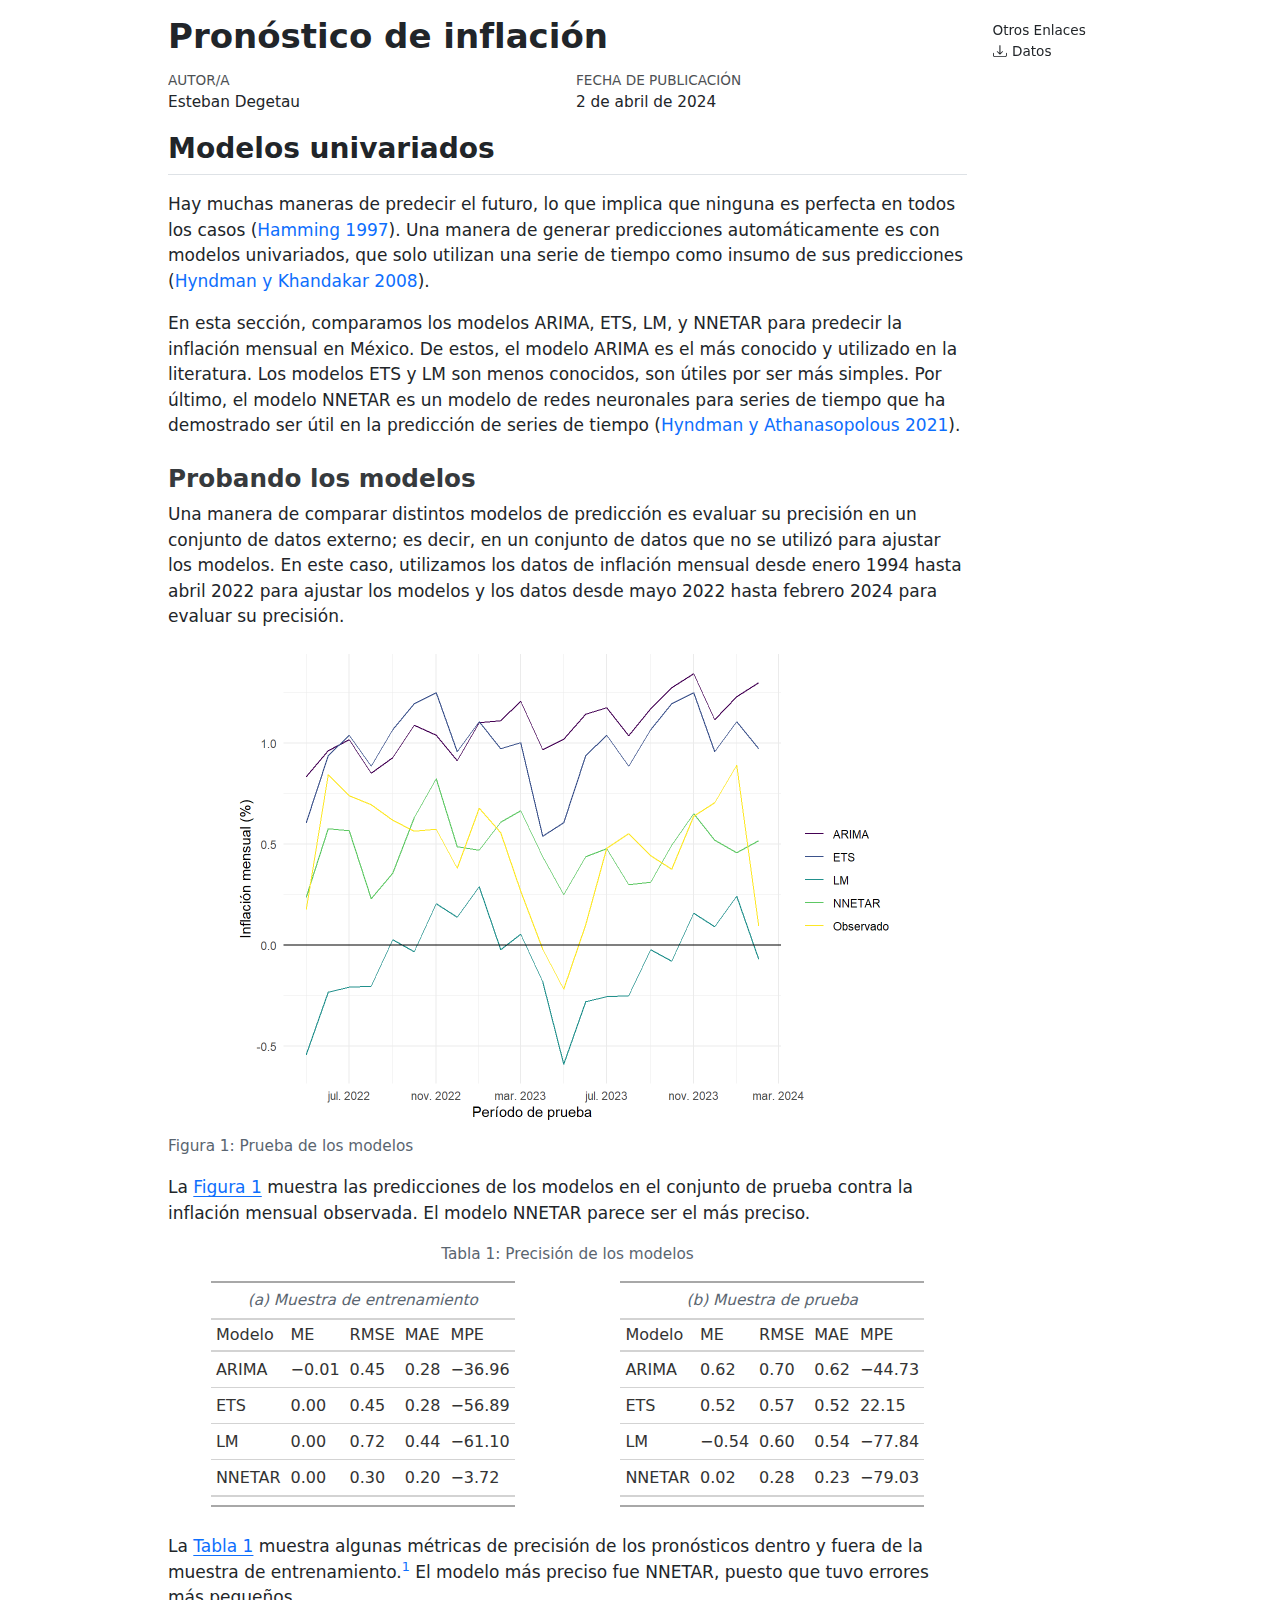
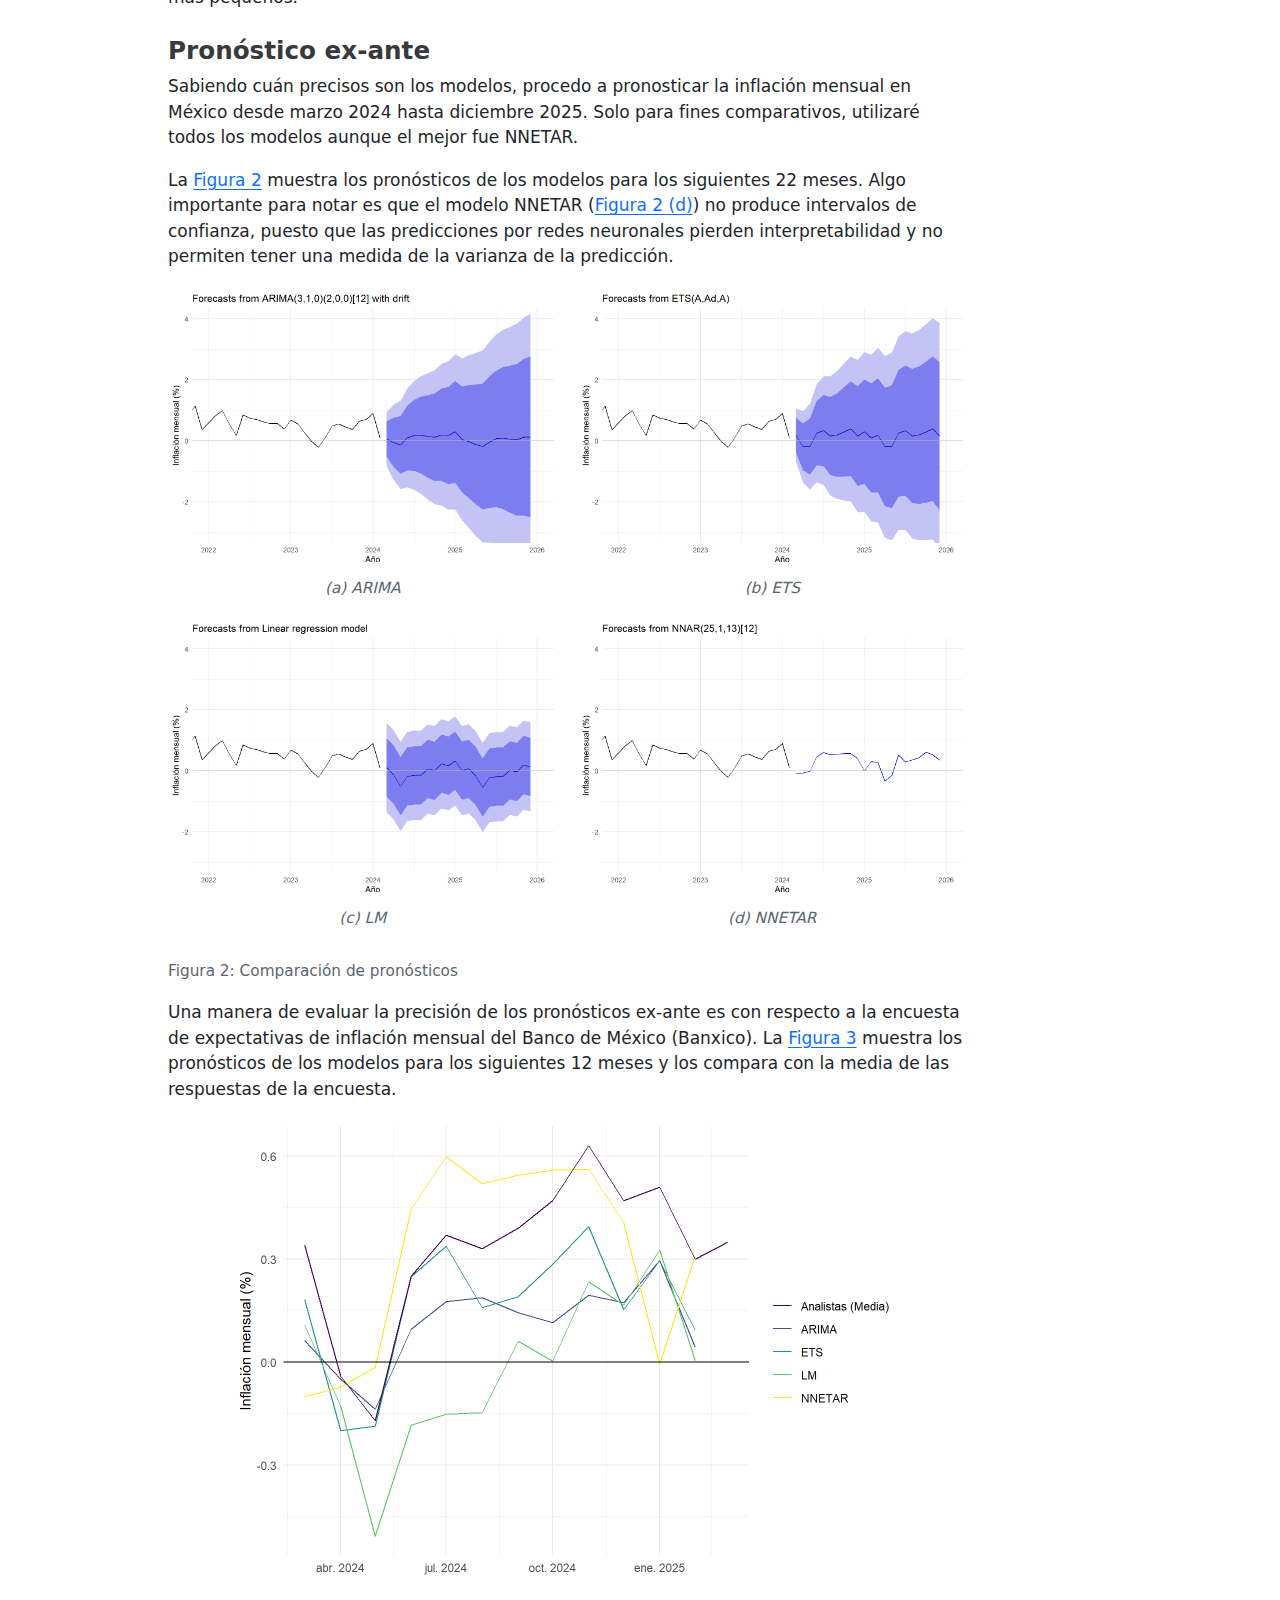
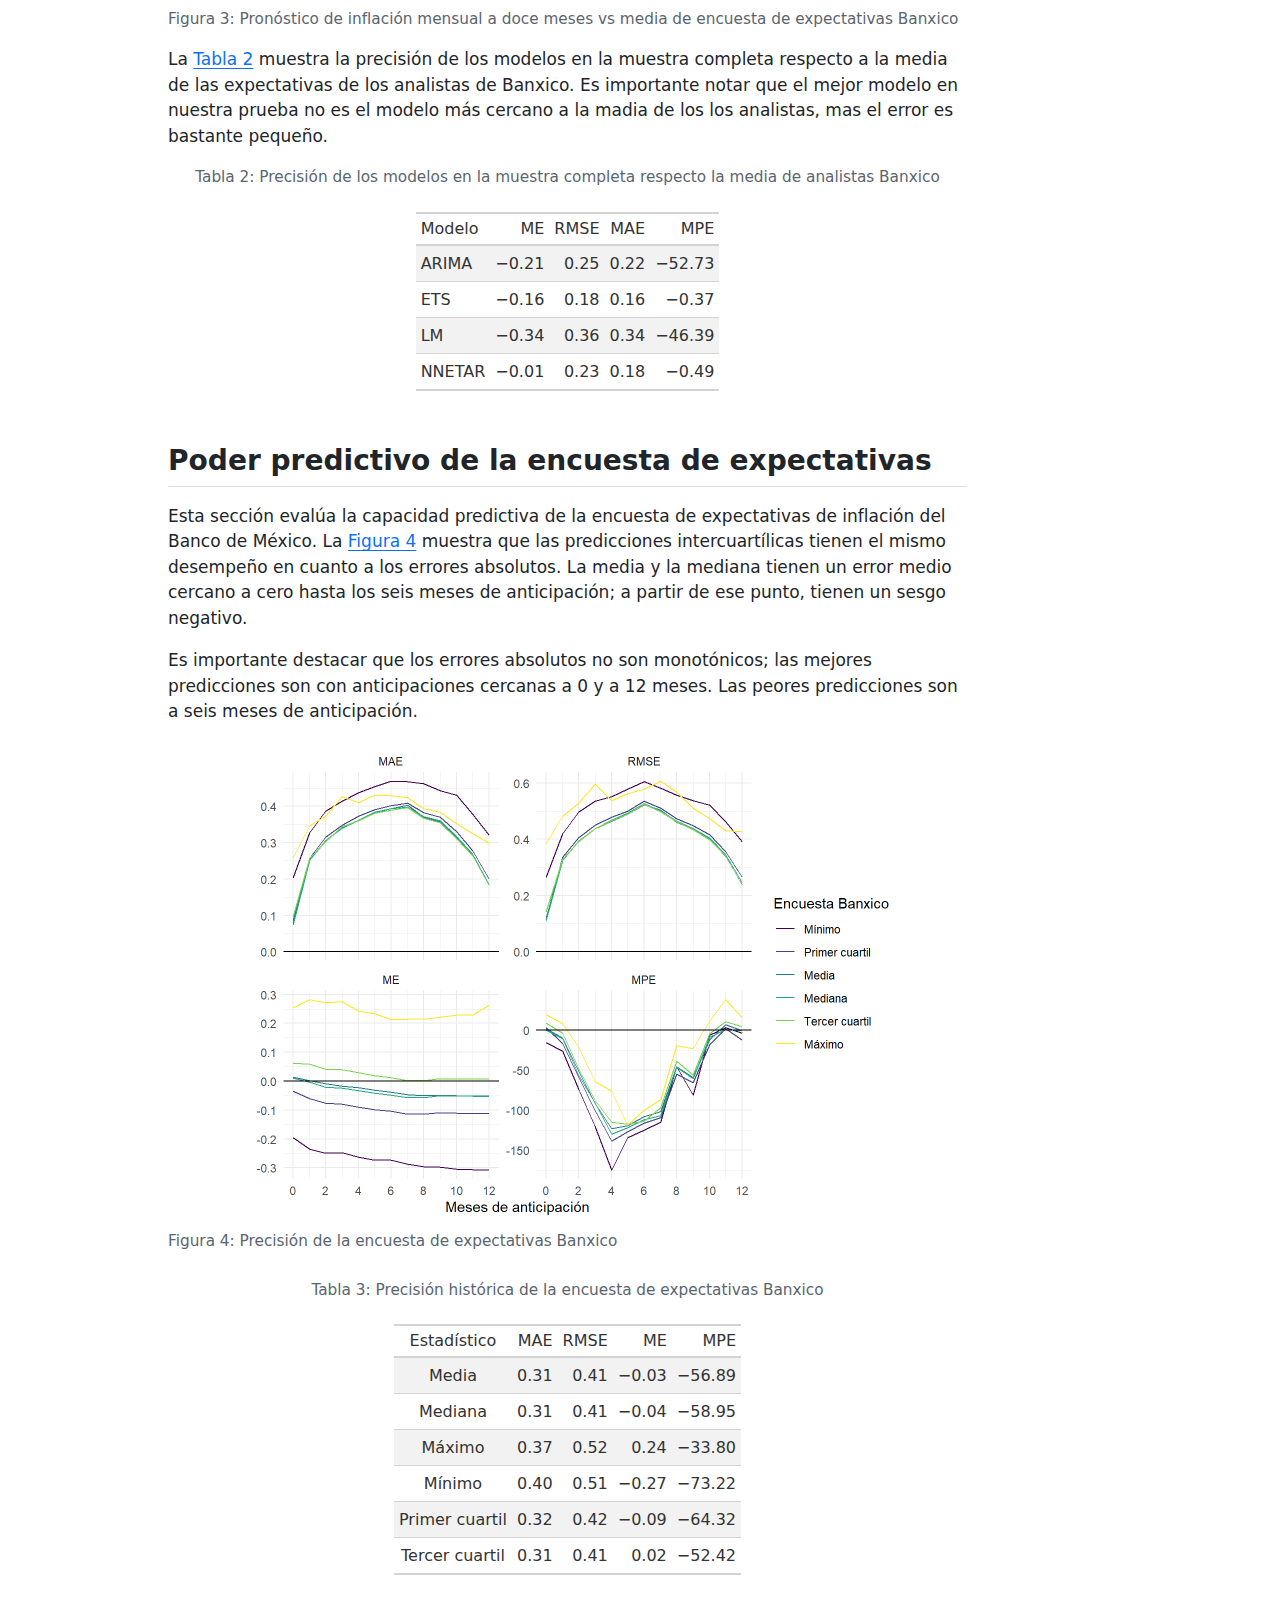
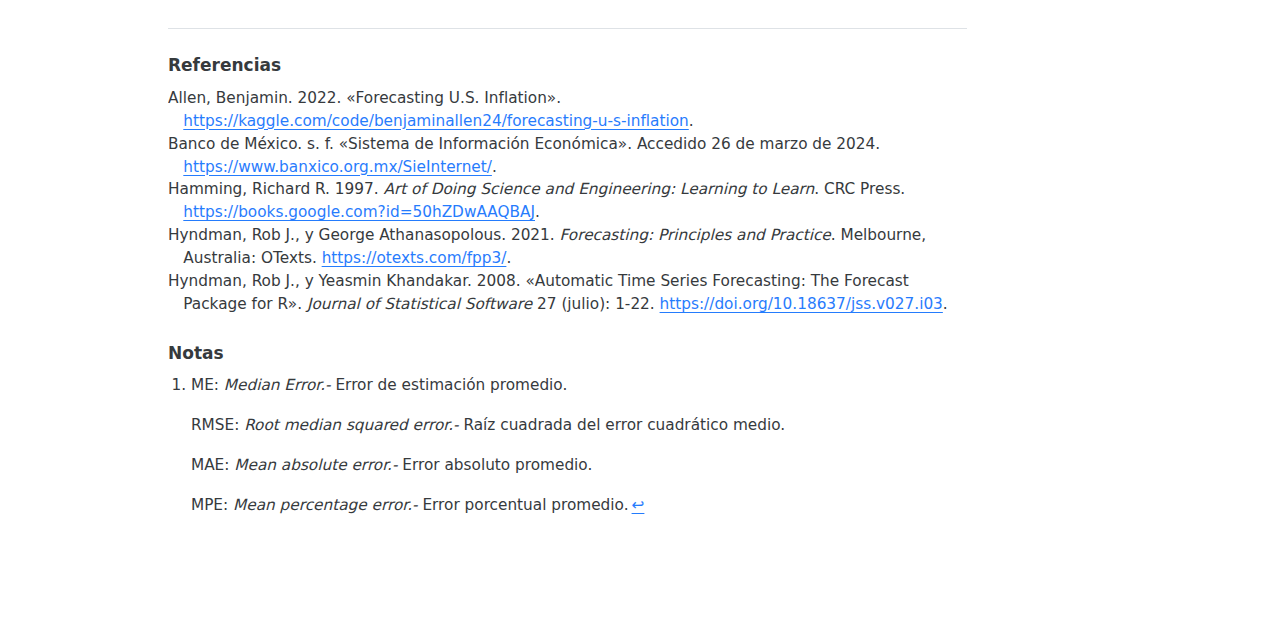
==== monthly_forecast.html @ 0d243b19 "Built site for gh-pages" ====
<!DOCTYPE html>
<html xmlns="http://www.w3.org/1999/xhtml" lang="es" xml:lang="es"><head>

<meta charset="utf-8">
<meta name="generator" content="quarto-1.4.549">

<meta name="viewport" content="width=device-width, initial-scale=1.0, user-scalable=yes">

<meta name="author" content="Esteban Degetau">

<title>Pronóstico de inflación</title>
<style>
code{white-space: pre-wrap;}
span.smallcaps{font-variant: small-caps;}
div.columns{display: flex; gap: min(4vw, 1.5em);}
div.column{flex: auto; overflow-x: auto;}
div.hanging-indent{margin-left: 1.5em; text-indent: -1.5em;}
ul.task-list{list-style: none;}
ul.task-list li input[type="checkbox"] {
  width: 0.8em;
  margin: 0 0.8em 0.2em -1em; /* quarto-specific, see https://github.com/quarto-dev/quarto-cli/issues/4556 */ 
  vertical-align: middle;
}
/* CSS for citations */
div.csl-bib-body { }
div.csl-entry {
  clear: both;
  margin-bottom: 0em;
}
.hanging-indent div.csl-entry {
  margin-left:2em;
  text-indent:-2em;
}
div.csl-left-margin {
  min-width:2em;
  float:left;
}
div.csl-right-inline {
  margin-left:2em;
  padding-left:1em;
}
div.csl-indent {
  margin-left: 2em;
}</style>


<script src="monthly_forecast_files/libs/clipboard/clipboard.min.js"></script>
<script src="monthly_forecast_files/libs/quarto-html/quarto.js"></script>
<script src="monthly_forecast_files/libs/quarto-html/popper.min.js"></script>
<script src="monthly_forecast_files/libs/quarto-html/tippy.umd.min.js"></script>
<script src="monthly_forecast_files/libs/quarto-html/anchor.min.js"></script>
<link href="monthly_forecast_files/libs/quarto-html/tippy.css" rel="stylesheet">
<link href="monthly_forecast_files/libs/quarto-html/quarto-syntax-highlighting.css" rel="stylesheet" id="quarto-text-highlighting-styles">
<script src="monthly_forecast_files/libs/bootstrap/bootstrap.min.js"></script>
<link href="monthly_forecast_files/libs/bootstrap/bootstrap-icons.css" rel="stylesheet">
<link href="monthly_forecast_files/libs/bootstrap/bootstrap.min.css" rel="stylesheet" id="quarto-bootstrap" data-mode="light">


</head>

<body>

<div id="quarto-content" class="page-columns page-rows-contents page-layout-article">
<div id="quarto-margin-sidebar" class="sidebar margin-sidebar">
<div class="quarto-other-links"><h2>Otros Enlaces</h2><ul><li><a href="data/forecasts.csv"><i class="bi bi-download"></i>Datos</a></li></ul></div></div>
<main class="content" id="quarto-document-content">

<header id="title-block-header" class="quarto-title-block default">
<div class="quarto-title">
<h1 class="title">Pronóstico de inflación</h1>
</div>



<div class="quarto-title-meta">

    <div>
    <div class="quarto-title-meta-heading">Autor/a</div>
    <div class="quarto-title-meta-contents">
             <p>Esteban Degetau </p>
          </div>
  </div>
    
    <div>
    <div class="quarto-title-meta-heading">Fecha de publicación</div>
    <div class="quarto-title-meta-contents">
      <p class="date">2 de abril de 2024</p>
    </div>
  </div>
  
    
  </div>
  


</header>


<section id="modelos-univariados" class="level2">
<h2 class="anchored" data-anchor-id="modelos-univariados">Modelos univariados</h2>
<p>Hay muchas maneras de predecir el futuro, lo que implica que ninguna es perfecta en todos los casos <span class="citation" data-cites="hamming1997">(<a href="#ref-hamming1997" role="doc-biblioref">Hamming 1997</a>)</span>. Una manera de generar predicciones automáticamente es con modelos univariados, que solo utilizan una serie de tiempo como insumo de sus predicciones <span class="citation" data-cites="hyndman2008">(<a href="#ref-hyndman2008" role="doc-biblioref">Hyndman y Khandakar 2008</a>)</span>.</p>
<p>En esta sección, comparamos los modelos ARIMA, ETS, LM, y NNETAR para predecir la inflación mensual en México. De estos, el modelo ARIMA es el más conocido y utilizado en la literatura. Los modelos ETS y LM son menos conocidos, son útiles por ser más simples. Por último, el modelo NNETAR es un modelo de redes neuronales para series de tiempo que ha demostrado ser útil en la predicción de series de tiempo <span class="citation" data-cites="hyndman2021">(<a href="#ref-hyndman2021" role="doc-biblioref">Hyndman y Athanasopolous 2021</a>)</span>.</p>
<section id="probando-los-modelos" class="level3">
<h3 class="anchored" data-anchor-id="probando-los-modelos">Probando los modelos</h3>
<p>Una manera de comparar distintos modelos de predicción es evaluar su precisión en un conjunto de datos externo; es decir, en un conjunto de datos que no se utilizó para ajustar los modelos. En este caso, utilizamos los datos de inflación mensual desde enero 1994 hasta abril 2022 para ajustar los modelos y los datos desde mayo 2022 hasta febrero 2024 para evaluar su precisión.</p>
<div class="cell">
<div class="cell-output-display">
<div id="fig-test" class="quarto-figure quarto-figure-center quarto-float anchored">
<figure class="quarto-float quarto-float-fig figure">
<div aria-describedby="fig-test-caption-0ceaefa1-69ba-4598-a22c-09a6ac19f8ca">
<img src="monthly_forecast_files/figure-html/fig-test-1.png" class="img-fluid figure-img" width="672">
</div>
<figcaption class="quarto-float-caption-bottom quarto-float-caption quarto-float-fig" id="fig-test-caption-0ceaefa1-69ba-4598-a22c-09a6ac19f8ca">
Figura&nbsp;1: Prueba de los modelos
</figcaption>
</figure>
</div>
</div>
</div>
<p>La <a href="#fig-test" class="quarto-xref">Figura&nbsp;1</a> muestra las predicciones de los modelos en el conjunto de prueba contra la inflación mensual observada. El modelo NNETAR parece ser el más preciso.</p>
<div id="tbl-comp" class="quarto-layout-panel anchored">
<figure class="quarto-float quarto-float-tbl figure">
<figcaption class="quarto-float-caption-top quarto-float-caption quarto-float-tbl" id="tbl-comp-caption-0ceaefa1-69ba-4598-a22c-09a6ac19f8ca">
Tabla&nbsp;1: Precisión de los modelos
</figcaption>
<div aria-describedby="tbl-comp-caption-0ceaefa1-69ba-4598-a22c-09a6ac19f8ca">
<div class="quarto-layout-row">
<div class="cell-output-display quarto-layout-cell-subref quarto-layout-cell" data-ref-parent="tbl-comp" style="flex-basis: 50.0%;justify-content: center;">
<div id="rapibpzaht" style="padding-left:0px;padding-right:0px;padding-top:10px;padding-bottom:10px;overflow-x:auto;overflow-y:auto;width:auto;height:auto;">
<style>#rapibpzaht table {
  font-family: system-ui, 'Segoe UI', Roboto, Helvetica, Arial, sans-serif, 'Apple Color Emoji', 'Segoe UI Emoji', 'Segoe UI Symbol', 'Noto Color Emoji';
  -webkit-font-smoothing: antialiased;
  -moz-osx-font-smoothing: grayscale;
}

#rapibpzaht thead, #rapibpzaht tbody, #rapibpzaht tfoot, #rapibpzaht tr, #rapibpzaht td, #rapibpzaht th {
  border-style: none;
}

#rapibpzaht p {
  margin: 0;
  padding: 0;
}

#rapibpzaht .gt_table {
  display: table;
  border-collapse: collapse;
  line-height: normal;
  margin-left: auto;
  margin-right: auto;
  color: #333333;
  font-size: 16px;
  font-weight: normal;
  font-style: normal;
  background-color: #FFFFFF;
  width: auto;
  border-top-style: solid;
  border-top-width: 2px;
  border-top-color: #A8A8A8;
  border-right-style: none;
  border-right-width: 2px;
  border-right-color: #D3D3D3;
  border-bottom-style: solid;
  border-bottom-width: 2px;
  border-bottom-color: #A8A8A8;
  border-left-style: none;
  border-left-width: 2px;
  border-left-color: #D3D3D3;
}

#rapibpzaht .gt_caption {
  padding-top: 4px;
  padding-bottom: 4px;
}

#rapibpzaht .gt_title {
  color: #333333;
  font-size: 125%;
  font-weight: initial;
  padding-top: 4px;
  padding-bottom: 4px;
  padding-left: 5px;
  padding-right: 5px;
  border-bottom-color: #FFFFFF;
  border-bottom-width: 0;
}

#rapibpzaht .gt_subtitle {
  color: #333333;
  font-size: 85%;
  font-weight: initial;
  padding-top: 3px;
  padding-bottom: 5px;
  padding-left: 5px;
  padding-right: 5px;
  border-top-color: #FFFFFF;
  border-top-width: 0;
}

#rapibpzaht .gt_heading {
  background-color: #FFFFFF;
  text-align: center;
  border-bottom-color: #FFFFFF;
  border-left-style: none;
  border-left-width: 1px;
  border-left-color: #D3D3D3;
  border-right-style: none;
  border-right-width: 1px;
  border-right-color: #D3D3D3;
}

#rapibpzaht .gt_bottom_border {
  border-bottom-style: solid;
  border-bottom-width: 2px;
  border-bottom-color: #D3D3D3;
}

#rapibpzaht .gt_col_headings {
  border-top-style: solid;
  border-top-width: 2px;
  border-top-color: #D3D3D3;
  border-bottom-style: solid;
  border-bottom-width: 2px;
  border-bottom-color: #D3D3D3;
  border-left-style: none;
  border-left-width: 1px;
  border-left-color: #D3D3D3;
  border-right-style: none;
  border-right-width: 1px;
  border-right-color: #D3D3D3;
}

#rapibpzaht .gt_col_heading {
  color: #333333;
  background-color: #FFFFFF;
  font-size: 100%;
  font-weight: normal;
  text-transform: inherit;
  border-left-style: none;
  border-left-width: 1px;
  border-left-color: #D3D3D3;
  border-right-style: none;
  border-right-width: 1px;
  border-right-color: #D3D3D3;
  vertical-align: bottom;
  padding-top: 5px;
  padding-bottom: 6px;
  padding-left: 5px;
  padding-right: 5px;
  overflow-x: hidden;
}

#rapibpzaht .gt_column_spanner_outer {
  color: #333333;
  background-color: #FFFFFF;
  font-size: 100%;
  font-weight: normal;
  text-transform: inherit;
  padding-top: 0;
  padding-bottom: 0;
  padding-left: 4px;
  padding-right: 4px;
}

#rapibpzaht .gt_column_spanner_outer:first-child {
  padding-left: 0;
}

#rapibpzaht .gt_column_spanner_outer:last-child {
  padding-right: 0;
}

#rapibpzaht .gt_column_spanner {
  border-bottom-style: solid;
  border-bottom-width: 2px;
  border-bottom-color: #D3D3D3;
  vertical-align: bottom;
  padding-top: 5px;
  padding-bottom: 5px;
  overflow-x: hidden;
  display: inline-block;
  width: 100%;
}

#rapibpzaht .gt_spanner_row {
  border-bottom-style: hidden;
}

#rapibpzaht .gt_group_heading {
  padding-top: 8px;
  padding-bottom: 8px;
  padding-left: 5px;
  padding-right: 5px;
  color: #333333;
  background-color: #FFFFFF;
  font-size: 100%;
  font-weight: initial;
  text-transform: inherit;
  border-top-style: solid;
  border-top-width: 2px;
  border-top-color: #D3D3D3;
  border-bottom-style: solid;
  border-bottom-width: 2px;
  border-bottom-color: #D3D3D3;
  border-left-style: none;
  border-left-width: 1px;
  border-left-color: #D3D3D3;
  border-right-style: none;
  border-right-width: 1px;
  border-right-color: #D3D3D3;
  vertical-align: middle;
  text-align: left;
}

#rapibpzaht .gt_empty_group_heading {
  padding: 0.5px;
  color: #333333;
  background-color: #FFFFFF;
  font-size: 100%;
  font-weight: initial;
  border-top-style: solid;
  border-top-width: 2px;
  border-top-color: #D3D3D3;
  border-bottom-style: solid;
  border-bottom-width: 2px;
  border-bottom-color: #D3D3D3;
  vertical-align: middle;
}

#rapibpzaht .gt_from_md > :first-child {
  margin-top: 0;
}

#rapibpzaht .gt_from_md > :last-child {
  margin-bottom: 0;
}

#rapibpzaht .gt_row {
  padding-top: 8px;
  padding-bottom: 8px;
  padding-left: 5px;
  padding-right: 5px;
  margin: 10px;
  border-top-style: solid;
  border-top-width: 1px;
  border-top-color: #D3D3D3;
  border-left-style: none;
  border-left-width: 1px;
  border-left-color: #D3D3D3;
  border-right-style: none;
  border-right-width: 1px;
  border-right-color: #D3D3D3;
  vertical-align: middle;
  overflow-x: hidden;
}

#rapibpzaht .gt_stub {
  color: #333333;
  background-color: #FFFFFF;
  font-size: 100%;
  font-weight: initial;
  text-transform: inherit;
  border-right-style: solid;
  border-right-width: 2px;
  border-right-color: #D3D3D3;
  padding-left: 5px;
  padding-right: 5px;
}

#rapibpzaht .gt_stub_row_group {
  color: #333333;
  background-color: #FFFFFF;
  font-size: 100%;
  font-weight: initial;
  text-transform: inherit;
  border-right-style: solid;
  border-right-width: 2px;
  border-right-color: #D3D3D3;
  padding-left: 5px;
  padding-right: 5px;
  vertical-align: top;
}

#rapibpzaht .gt_row_group_first td {
  border-top-width: 2px;
}

#rapibpzaht .gt_row_group_first th {
  border-top-width: 2px;
}

#rapibpzaht .gt_summary_row {
  color: #333333;
  background-color: #FFFFFF;
  text-transform: inherit;
  padding-top: 8px;
  padding-bottom: 8px;
  padding-left: 5px;
  padding-right: 5px;
}

#rapibpzaht .gt_first_summary_row {
  border-top-style: solid;
  border-top-color: #D3D3D3;
}

#rapibpzaht .gt_first_summary_row.thick {
  border-top-width: 2px;
}

#rapibpzaht .gt_last_summary_row {
  padding-top: 8px;
  padding-bottom: 8px;
  padding-left: 5px;
  padding-right: 5px;
  border-bottom-style: solid;
  border-bottom-width: 2px;
  border-bottom-color: #D3D3D3;
}

#rapibpzaht .gt_grand_summary_row {
  color: #333333;
  background-color: #FFFFFF;
  text-transform: inherit;
  padding-top: 8px;
  padding-bottom: 8px;
  padding-left: 5px;
  padding-right: 5px;
}

#rapibpzaht .gt_first_grand_summary_row {
  padding-top: 8px;
  padding-bottom: 8px;
  padding-left: 5px;
  padding-right: 5px;
  border-top-style: double;
  border-top-width: 6px;
  border-top-color: #D3D3D3;
}

#rapibpzaht .gt_last_grand_summary_row_top {
  padding-top: 8px;
  padding-bottom: 8px;
  padding-left: 5px;
  padding-right: 5px;
  border-bottom-style: double;
  border-bottom-width: 6px;
  border-bottom-color: #D3D3D3;
}

#rapibpzaht .gt_striped {
  background-color: rgba(128, 128, 128, 0.05);
}

#rapibpzaht .gt_table_body {
  border-top-style: solid;
  border-top-width: 2px;
  border-top-color: #D3D3D3;
  border-bottom-style: solid;
  border-bottom-width: 2px;
  border-bottom-color: #D3D3D3;
}

#rapibpzaht .gt_footnotes {
  color: #333333;
  background-color: #FFFFFF;
  border-bottom-style: none;
  border-bottom-width: 2px;
  border-bottom-color: #D3D3D3;
  border-left-style: none;
  border-left-width: 2px;
  border-left-color: #D3D3D3;
  border-right-style: none;
  border-right-width: 2px;
  border-right-color: #D3D3D3;
}

#rapibpzaht .gt_footnote {
  margin: 0px;
  font-size: 90%;
  padding-top: 4px;
  padding-bottom: 4px;
  padding-left: 5px;
  padding-right: 5px;
}

#rapibpzaht .gt_sourcenotes {
  color: #333333;
  background-color: #FFFFFF;
  border-bottom-style: none;
  border-bottom-width: 2px;
  border-bottom-color: #D3D3D3;
  border-left-style: none;
  border-left-width: 2px;
  border-left-color: #D3D3D3;
  border-right-style: none;
  border-right-width: 2px;
  border-right-color: #D3D3D3;
}

#rapibpzaht .gt_sourcenote {
  font-size: 90%;
  padding-top: 4px;
  padding-bottom: 4px;
  padding-left: 5px;
  padding-right: 5px;
}

#rapibpzaht .gt_left {
  text-align: left;
}

#rapibpzaht .gt_center {
  text-align: center;
}

#rapibpzaht .gt_right {
  text-align: right;
  font-variant-numeric: tabular-nums;
}

#rapibpzaht .gt_font_normal {
  font-weight: normal;
}

#rapibpzaht .gt_font_bold {
  font-weight: bold;
}

#rapibpzaht .gt_font_italic {
  font-style: italic;
}

#rapibpzaht .gt_super {
  font-size: 65%;
}

#rapibpzaht .gt_footnote_marks {
  font-size: 75%;
  vertical-align: 0.4em;
  position: initial;
}

#rapibpzaht .gt_asterisk {
  font-size: 100%;
  vertical-align: 0;
}

#rapibpzaht .gt_indent_1 {
  text-indent: 5px;
}

#rapibpzaht .gt_indent_2 {
  text-indent: 10px;
}

#rapibpzaht .gt_indent_3 {
  text-indent: 15px;
}

#rapibpzaht .gt_indent_4 {
  text-indent: 20px;
}

#rapibpzaht .gt_indent_5 {
  text-indent: 25px;
}
</style>

<div id="tbl-comp-1" class="gt_table do-not-create-environment quarto-float anchored" data-quarto-bootstrap="false" data-quarto-postprocess="true" data-quarto-disable-processing="false">
<figure class="quarto-float quarto-subfloat-tbl figure">
<figcaption class="quarto-float-caption-top quarto-subfloat-caption quarto-subfloat-tbl" id="tbl-comp-1-caption-0ceaefa1-69ba-4598-a22c-09a6ac19f8ca">
(a) Muestra de entrenamiento
</figcaption>
<div aria-describedby="tbl-comp-1-caption-0ceaefa1-69ba-4598-a22c-09a6ac19f8ca">
<table id="tbl-comp-1" class="gt_table do-not-create-environment table" data-quarto-postprocess="true" data-quarto-disable-processing="false" data-quarto-bootstrap="false">
<thead>
<tr class="header gt_col_headings">
<th id="Modelo" class="gt_col_heading gt_columns_bottom_border gt_left" style="text-align: left;" data-quarto-table-cell-role="th" scope="col">Modelo</th>
<th id="ME" class="gt_col_heading gt_columns_bottom_border gt_right" style="text-align: left;" data-quarto-table-cell-role="th" scope="col">ME</th>
<th id="RMSE" class="gt_col_heading gt_columns_bottom_border gt_right" style="text-align: left;" data-quarto-table-cell-role="th" scope="col">RMSE</th>
<th id="MAE" class="gt_col_heading gt_columns_bottom_border gt_right" style="text-align: left;" data-quarto-table-cell-role="th" scope="col">MAE</th>
<th id="MPE" class="gt_col_heading gt_columns_bottom_border gt_right" style="text-align: left;" data-quarto-table-cell-role="th" scope="col">MPE</th>
</tr>
</thead>
<tbody class="gt_table_body">
<tr class="odd">
<td class="gt_row gt_left" style="text-align: left;" headers="Modelo">ARIMA</td>
<td class="gt_row gt_right" style="text-align: left;" headers="ME">−0.01</td>
<td class="gt_row gt_right" style="text-align: left;" headers="RMSE">0.45</td>
<td class="gt_row gt_right" style="text-align: left;" headers="MAE">0.28</td>
<td class="gt_row gt_right" style="text-align: left;" headers="MPE">−36.96</td>
</tr>
<tr class="even">
<td class="gt_row gt_left" style="text-align: left;" headers="Modelo">ETS</td>
<td class="gt_row gt_right" style="text-align: left;" headers="ME">0.00</td>
<td class="gt_row gt_right" style="text-align: left;" headers="RMSE">0.45</td>
<td class="gt_row gt_right" style="text-align: left;" headers="MAE">0.28</td>
<td class="gt_row gt_right" style="text-align: left;" headers="MPE">−56.89</td>
</tr>
<tr class="odd">
<td class="gt_row gt_left" style="text-align: left;" headers="Modelo">LM</td>
<td class="gt_row gt_right" style="text-align: left;" headers="ME">0.00</td>
<td class="gt_row gt_right" style="text-align: left;" headers="RMSE">0.72</td>
<td class="gt_row gt_right" style="text-align: left;" headers="MAE">0.44</td>
<td class="gt_row gt_right" style="text-align: left;" headers="MPE">−61.10</td>
</tr>
<tr class="even">
<td class="gt_row gt_left" style="text-align: left;" headers="Modelo">NNETAR</td>
<td class="gt_row gt_right" style="text-align: left;" headers="ME">0.00</td>
<td class="gt_row gt_right" style="text-align: left;" headers="RMSE">0.30</td>
<td class="gt_row gt_right" style="text-align: left;" headers="MAE">0.20</td>
<td class="gt_row gt_right" style="text-align: left;" headers="MPE">−3.72</td>
</tr>
</tbody>
</table>
</div>
</figure>
</div>

</div>
</div>
<div class="cell-output-display quarto-layout-cell-subref quarto-layout-cell" data-ref-parent="tbl-comp" style="flex-basis: 50.0%;justify-content: center;">
<div id="obwosgldki" style="padding-left:0px;padding-right:0px;padding-top:10px;padding-bottom:10px;overflow-x:auto;overflow-y:auto;width:auto;height:auto;">
<style>#obwosgldki table {
  font-family: system-ui, 'Segoe UI', Roboto, Helvetica, Arial, sans-serif, 'Apple Color Emoji', 'Segoe UI Emoji', 'Segoe UI Symbol', 'Noto Color Emoji';
  -webkit-font-smoothing: antialiased;
  -moz-osx-font-smoothing: grayscale;
}

#obwosgldki thead, #obwosgldki tbody, #obwosgldki tfoot, #obwosgldki tr, #obwosgldki td, #obwosgldki th {
  border-style: none;
}

#obwosgldki p {
  margin: 0;
  padding: 0;
}

#obwosgldki .gt_table {
  display: table;
  border-collapse: collapse;
  line-height: normal;
  margin-left: auto;
  margin-right: auto;
  color: #333333;
  font-size: 16px;
  font-weight: normal;
  font-style: normal;
  background-color: #FFFFFF;
  width: auto;
  border-top-style: solid;
  border-top-width: 2px;
  border-top-color: #A8A8A8;
  border-right-style: none;
  border-right-width: 2px;
  border-right-color: #D3D3D3;
  border-bottom-style: solid;
  border-bottom-width: 2px;
  border-bottom-color: #A8A8A8;
  border-left-style: none;
  border-left-width: 2px;
  border-left-color: #D3D3D3;
}

#obwosgldki .gt_caption {
  padding-top: 4px;
  padding-bottom: 4px;
}

#obwosgldki .gt_title {
  color: #333333;
  font-size: 125%;
  font-weight: initial;
  padding-top: 4px;
  padding-bottom: 4px;
  padding-left: 5px;
  padding-right: 5px;
  border-bottom-color: #FFFFFF;
  border-bottom-width: 0;
}

#obwosgldki .gt_subtitle {
  color: #333333;
  font-size: 85%;
  font-weight: initial;
  padding-top: 3px;
  padding-bottom: 5px;
  padding-left: 5px;
  padding-right: 5px;
  border-top-color: #FFFFFF;
  border-top-width: 0;
}

#obwosgldki .gt_heading {
  background-color: #FFFFFF;
  text-align: center;
  border-bottom-color: #FFFFFF;
  border-left-style: none;
  border-left-width: 1px;
  border-left-color: #D3D3D3;
  border-right-style: none;
  border-right-width: 1px;
  border-right-color: #D3D3D3;
}

#obwosgldki .gt_bottom_border {
  border-bottom-style: solid;
  border-bottom-width: 2px;
  border-bottom-color: #D3D3D3;
}

#obwosgldki .gt_col_headings {
  border-top-style: solid;
  border-top-width: 2px;
  border-top-color: #D3D3D3;
  border-bottom-style: solid;
  border-bottom-width: 2px;
  border-bottom-color: #D3D3D3;
  border-left-style: none;
  border-left-width: 1px;
  border-left-color: #D3D3D3;
  border-right-style: none;
  border-right-width: 1px;
  border-right-color: #D3D3D3;
}

#obwosgldki .gt_col_heading {
  color: #333333;
  background-color: #FFFFFF;
  font-size: 100%;
  font-weight: normal;
  text-transform: inherit;
  border-left-style: none;
  border-left-width: 1px;
  border-left-color: #D3D3D3;
  border-right-style: none;
  border-right-width: 1px;
  border-right-color: #D3D3D3;
  vertical-align: bottom;
  padding-top: 5px;
  padding-bottom: 6px;
  padding-left: 5px;
  padding-right: 5px;
  overflow-x: hidden;
}

#obwosgldki .gt_column_spanner_outer {
  color: #333333;
  background-color: #FFFFFF;
  font-size: 100%;
  font-weight: normal;
  text-transform: inherit;
  padding-top: 0;
  padding-bottom: 0;
  padding-left: 4px;
  padding-right: 4px;
}

#obwosgldki .gt_column_spanner_outer:first-child {
  padding-left: 0;
}

#obwosgldki .gt_column_spanner_outer:last-child {
  padding-right: 0;
}

#obwosgldki .gt_column_spanner {
  border-bottom-style: solid;
  border-bottom-width: 2px;
  border-bottom-color: #D3D3D3;
  vertical-align: bottom;
  padding-top: 5px;
  padding-bottom: 5px;
  overflow-x: hidden;
  display: inline-block;
  width: 100%;
}

#obwosgldki .gt_spanner_row {
  border-bottom-style: hidden;
}

#obwosgldki .gt_group_heading {
  padding-top: 8px;
  padding-bottom: 8px;
  padding-left: 5px;
  padding-right: 5px;
  color: #333333;
  background-color: #FFFFFF;
  font-size: 100%;
  font-weight: initial;
  text-transform: inherit;
  border-top-style: solid;
  border-top-width: 2px;
  border-top-color: #D3D3D3;
  border-bottom-style: solid;
  border-bottom-width: 2px;
  border-bottom-color: #D3D3D3;
  border-left-style: none;
  border-left-width: 1px;
  border-left-color: #D3D3D3;
  border-right-style: none;
  border-right-width: 1px;
  border-right-color: #D3D3D3;
  vertical-align: middle;
  text-align: left;
}

#obwosgldki .gt_empty_group_heading {
  padding: 0.5px;
  color: #333333;
  background-color: #FFFFFF;
  font-size: 100%;
  font-weight: initial;
  border-top-style: solid;
  border-top-width: 2px;
  border-top-color: #D3D3D3;
  border-bottom-style: solid;
  border-bottom-width: 2px;
  border-bottom-color: #D3D3D3;
  vertical-align: middle;
}

#obwosgldki .gt_from_md > :first-child {
  margin-top: 0;
}

#obwosgldki .gt_from_md > :last-child {
  margin-bottom: 0;
}

#obwosgldki .gt_row {
  padding-top: 8px;
  padding-bottom: 8px;
  padding-left: 5px;
  padding-right: 5px;
  margin: 10px;
  border-top-style: solid;
  border-top-width: 1px;
  border-top-color: #D3D3D3;
  border-left-style: none;
  border-left-width: 1px;
  border-left-color: #D3D3D3;
  border-right-style: none;
  border-right-width: 1px;
  border-right-color: #D3D3D3;
  vertical-align: middle;
  overflow-x: hidden;
}

#obwosgldki .gt_stub {
  color: #333333;
  background-color: #FFFFFF;
  font-size: 100%;
  font-weight: initial;
  text-transform: inherit;
  border-right-style: solid;
  border-right-width: 2px;
  border-right-color: #D3D3D3;
  padding-left: 5px;
  padding-right: 5px;
}

#obwosgldki .gt_stub_row_group {
  color: #333333;
  background-color: #FFFFFF;
  font-size: 100%;
  font-weight: initial;
  text-transform: inherit;
  border-right-style: solid;
  border-right-width: 2px;
  border-right-color: #D3D3D3;
  padding-left: 5px;
  padding-right: 5px;
  vertical-align: top;
}

#obwosgldki .gt_row_group_first td {
  border-top-width: 2px;
}

#obwosgldki .gt_row_group_first th {
  border-top-width: 2px;
}

#obwosgldki .gt_summary_row {
  color: #333333;
  background-color: #FFFFFF;
  text-transform: inherit;
  padding-top: 8px;
  padding-bottom: 8px;
  padding-left: 5px;
  padding-right: 5px;
}

#obwosgldki .gt_first_summary_row {
  border-top-style: solid;
  border-top-color: #D3D3D3;
}

#obwosgldki .gt_first_summary_row.thick {
  border-top-width: 2px;
}

#obwosgldki .gt_last_summary_row {
  padding-top: 8px;
  padding-bottom: 8px;
  padding-left: 5px;
  padding-right: 5px;
  border-bottom-style: solid;
  border-bottom-width: 2px;
  border-bottom-color: #D3D3D3;
}

#obwosgldki .gt_grand_summary_row {
  color: #333333;
  background-color: #FFFFFF;
  text-transform: inherit;
  padding-top: 8px;
  padding-bottom: 8px;
  padding-left: 5px;
  padding-right: 5px;
}

#obwosgldki .gt_first_grand_summary_row {
  padding-top: 8px;
  padding-bottom: 8px;
  padding-left: 5px;
  padding-right: 5px;
  border-top-style: double;
  border-top-width: 6px;
  border-top-color: #D3D3D3;
}

#obwosgldki .gt_last_grand_summary_row_top {
  padding-top: 8px;
  padding-bottom: 8px;
  padding-left: 5px;
  padding-right: 5px;
  border-bottom-style: double;
  border-bottom-width: 6px;
  border-bottom-color: #D3D3D3;
}

#obwosgldki .gt_striped {
  background-color: rgba(128, 128, 128, 0.05);
}

#obwosgldki .gt_table_body {
  border-top-style: solid;
  border-top-width: 2px;
  border-top-color: #D3D3D3;
  border-bottom-style: solid;
  border-bottom-width: 2px;
  border-bottom-color: #D3D3D3;
}

#obwosgldki .gt_footnotes {
  color: #333333;
  background-color: #FFFFFF;
  border-bottom-style: none;
  border-bottom-width: 2px;
  border-bottom-color: #D3D3D3;
  border-left-style: none;
  border-left-width: 2px;
  border-left-color: #D3D3D3;
  border-right-style: none;
  border-right-width: 2px;
  border-right-color: #D3D3D3;
}

#obwosgldki .gt_footnote {
  margin: 0px;
  font-size: 90%;
  padding-top: 4px;
  padding-bottom: 4px;
  padding-left: 5px;
  padding-right: 5px;
}

#obwosgldki .gt_sourcenotes {
  color: #333333;
  background-color: #FFFFFF;
  border-bottom-style: none;
  border-bottom-width: 2px;
  border-bottom-color: #D3D3D3;
  border-left-style: none;
  border-left-width: 2px;
  border-left-color: #D3D3D3;
  border-right-style: none;
  border-right-width: 2px;
  border-right-color: #D3D3D3;
}

#obwosgldki .gt_sourcenote {
  font-size: 90%;
  padding-top: 4px;
  padding-bottom: 4px;
  padding-left: 5px;
  padding-right: 5px;
}

#obwosgldki .gt_left {
  text-align: left;
}

#obwosgldki .gt_center {
  text-align: center;
}

#obwosgldki .gt_right {
  text-align: right;
  font-variant-numeric: tabular-nums;
}

#obwosgldki .gt_font_normal {
  font-weight: normal;
}

#obwosgldki .gt_font_bold {
  font-weight: bold;
}

#obwosgldki .gt_font_italic {
  font-style: italic;
}

#obwosgldki .gt_super {
  font-size: 65%;
}

#obwosgldki .gt_footnote_marks {
  font-size: 75%;
  vertical-align: 0.4em;
  position: initial;
}

#obwosgldki .gt_asterisk {
  font-size: 100%;
  vertical-align: 0;
}

#obwosgldki .gt_indent_1 {
  text-indent: 5px;
}

#obwosgldki .gt_indent_2 {
  text-indent: 10px;
}

#obwosgldki .gt_indent_3 {
  text-indent: 15px;
}

#obwosgldki .gt_indent_4 {
  text-indent: 20px;
}

#obwosgldki .gt_indent_5 {
  text-indent: 25px;
}
</style>

<div id="tbl-comp-2" class="gt_table do-not-create-environment quarto-float anchored" data-quarto-bootstrap="false" data-quarto-postprocess="true" data-quarto-disable-processing="false">
<figure class="quarto-float quarto-subfloat-tbl figure">
<figcaption class="quarto-float-caption-top quarto-subfloat-caption quarto-subfloat-tbl" id="tbl-comp-2-caption-0ceaefa1-69ba-4598-a22c-09a6ac19f8ca">
(b) Muestra de prueba
</figcaption>
<div aria-describedby="tbl-comp-2-caption-0ceaefa1-69ba-4598-a22c-09a6ac19f8ca">
<table id="tbl-comp-2" class="gt_table do-not-create-environment table" data-quarto-postprocess="true" data-quarto-disable-processing="false" data-quarto-bootstrap="false">
<thead>
<tr class="header gt_col_headings">
<th id="Modelo" class="gt_col_heading gt_columns_bottom_border gt_left" style="text-align: left;" data-quarto-table-cell-role="th" scope="col">Modelo</th>
<th id="ME" class="gt_col_heading gt_columns_bottom_border gt_right" style="text-align: left;" data-quarto-table-cell-role="th" scope="col">ME</th>
<th id="RMSE" class="gt_col_heading gt_columns_bottom_border gt_right" style="text-align: left;" data-quarto-table-cell-role="th" scope="col">RMSE</th>
<th id="MAE" class="gt_col_heading gt_columns_bottom_border gt_right" style="text-align: left;" data-quarto-table-cell-role="th" scope="col">MAE</th>
<th id="MPE" class="gt_col_heading gt_columns_bottom_border gt_right" style="text-align: left;" data-quarto-table-cell-role="th" scope="col">MPE</th>
</tr>
</thead>
<tbody class="gt_table_body">
<tr class="odd">
<td class="gt_row gt_left" style="text-align: left;" headers="Modelo">ARIMA</td>
<td class="gt_row gt_right" style="text-align: left;" headers="ME">0.62</td>
<td class="gt_row gt_right" style="text-align: left;" headers="RMSE">0.70</td>
<td class="gt_row gt_right" style="text-align: left;" headers="MAE">0.62</td>
<td class="gt_row gt_right" style="text-align: left;" headers="MPE">−44.73</td>
</tr>
<tr class="even">
<td class="gt_row gt_left" style="text-align: left;" headers="Modelo">ETS</td>
<td class="gt_row gt_right" style="text-align: left;" headers="ME">0.52</td>
<td class="gt_row gt_right" style="text-align: left;" headers="RMSE">0.57</td>
<td class="gt_row gt_right" style="text-align: left;" headers="MAE">0.52</td>
<td class="gt_row gt_right" style="text-align: left;" headers="MPE">22.15</td>
</tr>
<tr class="odd">
<td class="gt_row gt_left" style="text-align: left;" headers="Modelo">LM</td>
<td class="gt_row gt_right" style="text-align: left;" headers="ME">−0.54</td>
<td class="gt_row gt_right" style="text-align: left;" headers="RMSE">0.60</td>
<td class="gt_row gt_right" style="text-align: left;" headers="MAE">0.54</td>
<td class="gt_row gt_right" style="text-align: left;" headers="MPE">−77.84</td>
</tr>
<tr class="even">
<td class="gt_row gt_left" style="text-align: left;" headers="Modelo">NNETAR</td>
<td class="gt_row gt_right" style="text-align: left;" headers="ME">0.02</td>
<td class="gt_row gt_right" style="text-align: left;" headers="RMSE">0.28</td>
<td class="gt_row gt_right" style="text-align: left;" headers="MAE">0.23</td>
<td class="gt_row gt_right" style="text-align: left;" headers="MPE">−79.03</td>
</tr>
</tbody>
</table>
</div>
</figure>
</div>

</div>
</div>
</div>
</div>
</figure>
</div>
<p>La <a href="#tbl-comp" class="quarto-xref">Tabla&nbsp;1</a> muestra algunas métricas de precisión de los pronósticos dentro y fuera de la muestra de entrenamiento.<a href="#fn1" class="footnote-ref" id="fnref1" role="doc-noteref"><sup>1</sup></a> El modelo más preciso fue NNETAR, puesto que tuvo errores más pequeños.</p>
</section>
<section id="pronóstico-ex-ante" class="level3">
<h3 class="anchored" data-anchor-id="pronóstico-ex-ante">Pronóstico ex-ante</h3>
<p>Sabiendo cuán precisos son los modelos, procedo a pronosticar la inflación mensual en México desde marzo 2024 hasta diciembre 2025. Solo para fines comparativos, utilizaré todos los modelos aunque el mejor fue NNETAR.</p>
<p>La <a href="#fig-forecast" class="quarto-xref">Figura&nbsp;2</a> muestra los pronósticos de los modelos para los siguientes 22 meses. Algo importante para notar es que el modelo NNETAR (<a href="#fig-forecast-4" class="quarto-xref">Figura&nbsp;2 (d)</a>) no produce intervalos de confianza, puesto que las predicciones por redes neuronales pierden interpretabilidad y no permiten tener una medida de la varianza de la predicción.</p>
<div id="fig-forecast" class="quarto-layout-panel">
<figure class="quarto-float quarto-float-fig figure">
<div aria-describedby="fig-forecast-caption-0ceaefa1-69ba-4598-a22c-09a6ac19f8ca">
<div class="quarto-layout-row">
<div class="cell-output-display quarto-layout-cell-subref quarto-layout-cell" data-ref-parent="fig-forecast" style="flex-basis: 50.0%;justify-content: flex-start;">
<div id="fig-forecast-1" class="quarto-figure quarto-figure-center quarto-float anchored">
<figure class="quarto-float quarto-subfloat-fig figure">
<div aria-describedby="fig-forecast-1-caption-0ceaefa1-69ba-4598-a22c-09a6ac19f8ca">
<img src="monthly_forecast_files/figure-html/fig-forecast-1.png" class="img-fluid figure-img" data-ref-parent="fig-forecast" width="672">
</div>
<figcaption class="quarto-float-caption-bottom quarto-subfloat-caption quarto-subfloat-fig" id="fig-forecast-1-caption-0ceaefa1-69ba-4598-a22c-09a6ac19f8ca">
(a) ARIMA
</figcaption>
</figure>
</div>
</div>
<div class="cell-output-display quarto-layout-cell-subref quarto-layout-cell" data-ref-parent="fig-forecast" style="flex-basis: 50.0%;justify-content: flex-start;">
<div id="fig-forecast-2" class="quarto-figure quarto-figure-center quarto-float anchored">
<figure class="quarto-float quarto-subfloat-fig figure">
<div aria-describedby="fig-forecast-2-caption-0ceaefa1-69ba-4598-a22c-09a6ac19f8ca">
<img src="monthly_forecast_files/figure-html/fig-forecast-2.png" class="img-fluid figure-img" data-ref-parent="fig-forecast" width="672">
</div>
<figcaption class="quarto-float-caption-bottom quarto-subfloat-caption quarto-subfloat-fig" id="fig-forecast-2-caption-0ceaefa1-69ba-4598-a22c-09a6ac19f8ca">
(b) ETS
</figcaption>
</figure>
</div>
</div>
</div>
<div class="quarto-layout-row">
<div class="cell-output-display quarto-layout-cell-subref quarto-layout-cell" data-ref-parent="fig-forecast" style="flex-basis: 50.0%;justify-content: flex-start;">
<div id="fig-forecast-3" class="quarto-figure quarto-figure-center quarto-float anchored">
<figure class="quarto-float quarto-subfloat-fig figure">
<div aria-describedby="fig-forecast-3-caption-0ceaefa1-69ba-4598-a22c-09a6ac19f8ca">
<img src="monthly_forecast_files/figure-html/fig-forecast-3.png" class="img-fluid figure-img" data-ref-parent="fig-forecast" width="672">
</div>
<figcaption class="quarto-float-caption-bottom quarto-subfloat-caption quarto-subfloat-fig" id="fig-forecast-3-caption-0ceaefa1-69ba-4598-a22c-09a6ac19f8ca">
(c) LM
</figcaption>
</figure>
</div>
</div>
<div class="cell-output-display quarto-layout-cell-subref quarto-layout-cell" data-ref-parent="fig-forecast" style="flex-basis: 50.0%;justify-content: flex-start;">
<div id="fig-forecast-4" class="quarto-figure quarto-figure-center quarto-float anchored">
<figure class="quarto-float quarto-subfloat-fig figure">
<div aria-describedby="fig-forecast-4-caption-0ceaefa1-69ba-4598-a22c-09a6ac19f8ca">
<img src="monthly_forecast_files/figure-html/fig-forecast-4.png" class="img-fluid figure-img" data-ref-parent="fig-forecast" width="672">
</div>
<figcaption class="quarto-float-caption-bottom quarto-subfloat-caption quarto-subfloat-fig" id="fig-forecast-4-caption-0ceaefa1-69ba-4598-a22c-09a6ac19f8ca">
(d) NNETAR
</figcaption>
</figure>
</div>
</div>
</div>
</div>
<figcaption class="quarto-float-caption-bottom quarto-float-caption quarto-float-fig" id="fig-forecast-caption-0ceaefa1-69ba-4598-a22c-09a6ac19f8ca">
Figura&nbsp;2: Comparación de pronósticos
</figcaption>
</figure>
</div>
<p>Una manera de evaluar la precisión de los pronósticos ex-ante es con respecto a la encuesta de expectativas de inflación mensual del Banco de México (Banxico). La <a href="#fig-banxico" class="quarto-xref">Figura&nbsp;3</a> muestra los pronósticos de los modelos para los siguientes 12 meses y los compara con la media de las respuestas de la encuesta.</p>
<div class="cell">
<div class="cell-output-display">
<div id="fig-banxico" class="quarto-figure quarto-figure-center quarto-float anchored">
<figure class="quarto-float quarto-float-fig figure">
<div aria-describedby="fig-banxico-caption-0ceaefa1-69ba-4598-a22c-09a6ac19f8ca">
<img src="monthly_forecast_files/figure-html/fig-banxico-1.png" class="img-fluid figure-img" width="672">
</div>
<figcaption class="quarto-float-caption-bottom quarto-float-caption quarto-float-fig" id="fig-banxico-caption-0ceaefa1-69ba-4598-a22c-09a6ac19f8ca">
Figura&nbsp;3: Pronóstico de inflación mensual a doce meses vs media de encuesta de expectativas Banxico
</figcaption>
</figure>
</div>
</div>
</div>
<p>La <a href="#tbl-banxico" class="quarto-xref">Tabla&nbsp;2</a> muestra la precisión de los modelos en la muestra completa respecto a la media de las expectativas de los analistas de Banxico. Es importante notar que el mejor modelo en nuestra prueba no es el modelo más cercano a la madia de los los analistas, mas el error es bastante pequeño.</p>
<div class="cell">
<div id="tbl-banxico" class="cell quarto-float anchored">
<figure class="quarto-float quarto-float-tbl figure">
<figcaption class="quarto-float-caption-top quarto-float-caption quarto-float-tbl" id="tbl-banxico-caption-0ceaefa1-69ba-4598-a22c-09a6ac19f8ca">
Tabla&nbsp;2: Precisión de los modelos en la muestra completa respecto la media de analistas Banxico
</figcaption>
<div aria-describedby="tbl-banxico-caption-0ceaefa1-69ba-4598-a22c-09a6ac19f8ca">
<div class="cell-output-display">
<div id="xrhdtxjgbz" style="padding-left:0px;padding-right:0px;padding-top:10px;padding-bottom:10px;overflow-x:auto;overflow-y:auto;width:auto;height:auto;">
<style>#xrhdtxjgbz table {
  font-family: system-ui, 'Segoe UI', Roboto, Helvetica, Arial, sans-serif, 'Apple Color Emoji', 'Segoe UI Emoji', 'Segoe UI Symbol', 'Noto Color Emoji';
  -webkit-font-smoothing: antialiased;
  -moz-osx-font-smoothing: grayscale;
}

#xrhdtxjgbz thead, #xrhdtxjgbz tbody, #xrhdtxjgbz tfoot, #xrhdtxjgbz tr, #xrhdtxjgbz td, #xrhdtxjgbz th {
  border-style: none;
}

#xrhdtxjgbz p {
  margin: 0;
  padding: 0;
}

#xrhdtxjgbz .gt_table {
  display: table;
  border-collapse: collapse;
  line-height: normal;
  margin-left: auto;
  margin-right: auto;
  color: #333333;
  font-size: 16px;
  font-weight: normal;
  font-style: normal;
  background-color: #FFFFFF;
  width: auto;
  border-top-style: solid;
  border-top-width: 2px;
  border-top-color: #A8A8A8;
  border-right-style: none;
  border-right-width: 2px;
  border-right-color: #D3D3D3;
  border-bottom-style: solid;
  border-bottom-width: 2px;
  border-bottom-color: #A8A8A8;
  border-left-style: none;
  border-left-width: 2px;
  border-left-color: #D3D3D3;
}

#xrhdtxjgbz .gt_caption {
  padding-top: 4px;
  padding-bottom: 4px;
}

#xrhdtxjgbz .gt_title {
  color: #333333;
  font-size: 125%;
  font-weight: initial;
  padding-top: 4px;
  padding-bottom: 4px;
  padding-left: 5px;
  padding-right: 5px;
  border-bottom-color: #FFFFFF;
  border-bottom-width: 0;
}

#xrhdtxjgbz .gt_subtitle {
  color: #333333;
  font-size: 85%;
  font-weight: initial;
  padding-top: 3px;
  padding-bottom: 5px;
  padding-left: 5px;
  padding-right: 5px;
  border-top-color: #FFFFFF;
  border-top-width: 0;
}

#xrhdtxjgbz .gt_heading {
  background-color: #FFFFFF;
  text-align: center;
  border-bottom-color: #FFFFFF;
  border-left-style: none;
  border-left-width: 1px;
  border-left-color: #D3D3D3;
  border-right-style: none;
  border-right-width: 1px;
  border-right-color: #D3D3D3;
}

#xrhdtxjgbz .gt_bottom_border {
  border-bottom-style: solid;
  border-bottom-width: 2px;
  border-bottom-color: #D3D3D3;
}

#xrhdtxjgbz .gt_col_headings {
  border-top-style: solid;
  border-top-width: 2px;
  border-top-color: #D3D3D3;
  border-bottom-style: solid;
  border-bottom-width: 2px;
  border-bottom-color: #D3D3D3;
  border-left-style: none;
  border-left-width: 1px;
  border-left-color: #D3D3D3;
  border-right-style: none;
  border-right-width: 1px;
  border-right-color: #D3D3D3;
}

#xrhdtxjgbz .gt_col_heading {
  color: #333333;
  background-color: #FFFFFF;
  font-size: 100%;
  font-weight: normal;
  text-transform: inherit;
  border-left-style: none;
  border-left-width: 1px;
  border-left-color: #D3D3D3;
  border-right-style: none;
  border-right-width: 1px;
  border-right-color: #D3D3D3;
  vertical-align: bottom;
  padding-top: 5px;
  padding-bottom: 6px;
  padding-left: 5px;
  padding-right: 5px;
  overflow-x: hidden;
}

#xrhdtxjgbz .gt_column_spanner_outer {
  color: #333333;
  background-color: #FFFFFF;
  font-size: 100%;
  font-weight: normal;
  text-transform: inherit;
  padding-top: 0;
  padding-bottom: 0;
  padding-left: 4px;
  padding-right: 4px;
}

#xrhdtxjgbz .gt_column_spanner_outer:first-child {
  padding-left: 0;
}

#xrhdtxjgbz .gt_column_spanner_outer:last-child {
  padding-right: 0;
}

#xrhdtxjgbz .gt_column_spanner {
  border-bottom-style: solid;
  border-bottom-width: 2px;
  border-bottom-color: #D3D3D3;
  vertical-align: bottom;
  padding-top: 5px;
  padding-bottom: 5px;
  overflow-x: hidden;
  display: inline-block;
  width: 100%;
}

#xrhdtxjgbz .gt_spanner_row {
  border-bottom-style: hidden;
}

#xrhdtxjgbz .gt_group_heading {
  padding-top: 8px;
  padding-bottom: 8px;
  padding-left: 5px;
  padding-right: 5px;
  color: #333333;
  background-color: #FFFFFF;
  font-size: 100%;
  font-weight: initial;
  text-transform: inherit;
  border-top-style: solid;
  border-top-width: 2px;
  border-top-color: #D3D3D3;
  border-bottom-style: solid;
  border-bottom-width: 2px;
  border-bottom-color: #D3D3D3;
  border-left-style: none;
  border-left-width: 1px;
  border-left-color: #D3D3D3;
  border-right-style: none;
  border-right-width: 1px;
  border-right-color: #D3D3D3;
  vertical-align: middle;
  text-align: left;
}

#xrhdtxjgbz .gt_empty_group_heading {
  padding: 0.5px;
  color: #333333;
  background-color: #FFFFFF;
  font-size: 100%;
  font-weight: initial;
  border-top-style: solid;
  border-top-width: 2px;
  border-top-color: #D3D3D3;
  border-bottom-style: solid;
  border-bottom-width: 2px;
  border-bottom-color: #D3D3D3;
  vertical-align: middle;
}

#xrhdtxjgbz .gt_from_md > :first-child {
  margin-top: 0;
}

#xrhdtxjgbz .gt_from_md > :last-child {
  margin-bottom: 0;
}

#xrhdtxjgbz .gt_row {
  padding-top: 8px;
  padding-bottom: 8px;
  padding-left: 5px;
  padding-right: 5px;
  margin: 10px;
  border-top-style: solid;
  border-top-width: 1px;
  border-top-color: #D3D3D3;
  border-left-style: none;
  border-left-width: 1px;
  border-left-color: #D3D3D3;
  border-right-style: none;
  border-right-width: 1px;
  border-right-color: #D3D3D3;
  vertical-align: middle;
  overflow-x: hidden;
}

#xrhdtxjgbz .gt_stub {
  color: #333333;
  background-color: #FFFFFF;
  font-size: 100%;
  font-weight: initial;
  text-transform: inherit;
  border-right-style: solid;
  border-right-width: 2px;
  border-right-color: #D3D3D3;
  padding-left: 5px;
  padding-right: 5px;
}

#xrhdtxjgbz .gt_stub_row_group {
  color: #333333;
  background-color: #FFFFFF;
  font-size: 100%;
  font-weight: initial;
  text-transform: inherit;
  border-right-style: solid;
  border-right-width: 2px;
  border-right-color: #D3D3D3;
  padding-left: 5px;
  padding-right: 5px;
  vertical-align: top;
}

#xrhdtxjgbz .gt_row_group_first td {
  border-top-width: 2px;
}

#xrhdtxjgbz .gt_row_group_first th {
  border-top-width: 2px;
}

#xrhdtxjgbz .gt_summary_row {
  color: #333333;
  background-color: #FFFFFF;
  text-transform: inherit;
  padding-top: 8px;
  padding-bottom: 8px;
  padding-left: 5px;
  padding-right: 5px;
}

#xrhdtxjgbz .gt_first_summary_row {
  border-top-style: solid;
  border-top-color: #D3D3D3;
}

#xrhdtxjgbz .gt_first_summary_row.thick {
  border-top-width: 2px;
}

#xrhdtxjgbz .gt_last_summary_row {
  padding-top: 8px;
  padding-bottom: 8px;
  padding-left: 5px;
  padding-right: 5px;
  border-bottom-style: solid;
  border-bottom-width: 2px;
  border-bottom-color: #D3D3D3;
}

#xrhdtxjgbz .gt_grand_summary_row {
  color: #333333;
  background-color: #FFFFFF;
  text-transform: inherit;
  padding-top: 8px;
  padding-bottom: 8px;
  padding-left: 5px;
  padding-right: 5px;
}

#xrhdtxjgbz .gt_first_grand_summary_row {
  padding-top: 8px;
  padding-bottom: 8px;
  padding-left: 5px;
  padding-right: 5px;
  border-top-style: double;
  border-top-width: 6px;
  border-top-color: #D3D3D3;
}

#xrhdtxjgbz .gt_last_grand_summary_row_top {
  padding-top: 8px;
  padding-bottom: 8px;
  padding-left: 5px;
  padding-right: 5px;
  border-bottom-style: double;
  border-bottom-width: 6px;
  border-bottom-color: #D3D3D3;
}

#xrhdtxjgbz .gt_striped {
  background-color: rgba(128, 128, 128, 0.05);
}

#xrhdtxjgbz .gt_table_body {
  border-top-style: solid;
  border-top-width: 2px;
  border-top-color: #D3D3D3;
  border-bottom-style: solid;
  border-bottom-width: 2px;
  border-bottom-color: #D3D3D3;
}

#xrhdtxjgbz .gt_footnotes {
  color: #333333;
  background-color: #FFFFFF;
  border-bottom-style: none;
  border-bottom-width: 2px;
  border-bottom-color: #D3D3D3;
  border-left-style: none;
  border-left-width: 2px;
  border-left-color: #D3D3D3;
  border-right-style: none;
  border-right-width: 2px;
  border-right-color: #D3D3D3;
}

#xrhdtxjgbz .gt_footnote {
  margin: 0px;
  font-size: 90%;
  padding-top: 4px;
  padding-bottom: 4px;
  padding-left: 5px;
  padding-right: 5px;
}

#xrhdtxjgbz .gt_sourcenotes {
  color: #333333;
  background-color: #FFFFFF;
  border-bottom-style: none;
  border-bottom-width: 2px;
  border-bottom-color: #D3D3D3;
  border-left-style: none;
  border-left-width: 2px;
  border-left-color: #D3D3D3;
  border-right-style: none;
  border-right-width: 2px;
  border-right-color: #D3D3D3;
}

#xrhdtxjgbz .gt_sourcenote {
  font-size: 90%;
  padding-top: 4px;
  padding-bottom: 4px;
  padding-left: 5px;
  padding-right: 5px;
}

#xrhdtxjgbz .gt_left {
  text-align: left;
}

#xrhdtxjgbz .gt_center {
  text-align: center;
}

#xrhdtxjgbz .gt_right {
  text-align: right;
  font-variant-numeric: tabular-nums;
}

#xrhdtxjgbz .gt_font_normal {
  font-weight: normal;
}

#xrhdtxjgbz .gt_font_bold {
  font-weight: bold;
}

#xrhdtxjgbz .gt_font_italic {
  font-style: italic;
}

#xrhdtxjgbz .gt_super {
  font-size: 65%;
}

#xrhdtxjgbz .gt_footnote_marks {
  font-size: 75%;
  vertical-align: 0.4em;
  position: initial;
}

#xrhdtxjgbz .gt_asterisk {
  font-size: 100%;
  vertical-align: 0;
}

#xrhdtxjgbz .gt_indent_1 {
  text-indent: 5px;
}

#xrhdtxjgbz .gt_indent_2 {
  text-indent: 10px;
}

#xrhdtxjgbz .gt_indent_3 {
  text-indent: 15px;
}

#xrhdtxjgbz .gt_indent_4 {
  text-indent: 20px;
}

#xrhdtxjgbz .gt_indent_5 {
  text-indent: 25px;
}
</style>

<table class="gt_table do-not-create-environment cell table table-sm table-striped small" data-quarto-postprocess="true" data-quarto-disable-processing="false" data-quarto-bootstrap="false">
<thead>
<tr class="header gt_col_headings">
<th id="Modelo" class="gt_col_heading gt_columns_bottom_border gt_left" data-quarto-table-cell-role="th" scope="col">Modelo</th>
<th id="ME" class="gt_col_heading gt_columns_bottom_border gt_right" data-quarto-table-cell-role="th" scope="col">ME</th>
<th id="RMSE" class="gt_col_heading gt_columns_bottom_border gt_right" data-quarto-table-cell-role="th" scope="col">RMSE</th>
<th id="MAE" class="gt_col_heading gt_columns_bottom_border gt_right" data-quarto-table-cell-role="th" scope="col">MAE</th>
<th id="MPE" class="gt_col_heading gt_columns_bottom_border gt_right" data-quarto-table-cell-role="th" scope="col">MPE</th>
</tr>
</thead>
<tbody class="gt_table_body">
<tr class="odd">
<td class="gt_row gt_left" headers="Modelo">ARIMA</td>
<td class="gt_row gt_right" headers="ME">−0.21</td>
<td class="gt_row gt_right" headers="RMSE">0.25</td>
<td class="gt_row gt_right" headers="MAE">0.22</td>
<td class="gt_row gt_right" headers="MPE">−52.73</td>
</tr>
<tr class="even">
<td class="gt_row gt_left" headers="Modelo">ETS</td>
<td class="gt_row gt_right" headers="ME">−0.16</td>
<td class="gt_row gt_right" headers="RMSE">0.18</td>
<td class="gt_row gt_right" headers="MAE">0.16</td>
<td class="gt_row gt_right" headers="MPE">−0.37</td>
</tr>
<tr class="odd">
<td class="gt_row gt_left" headers="Modelo">LM</td>
<td class="gt_row gt_right" headers="ME">−0.34</td>
<td class="gt_row gt_right" headers="RMSE">0.36</td>
<td class="gt_row gt_right" headers="MAE">0.34</td>
<td class="gt_row gt_right" headers="MPE">−46.39</td>
</tr>
<tr class="even">
<td class="gt_row gt_left" headers="Modelo">NNETAR</td>
<td class="gt_row gt_right" headers="ME">−0.01</td>
<td class="gt_row gt_right" headers="RMSE">0.23</td>
<td class="gt_row gt_right" headers="MAE">0.18</td>
<td class="gt_row gt_right" headers="MPE">−0.49</td>
</tr>
</tbody>
</table>

</div>
</div>
</div>
</figure>
</div>
</div>
</section>
</section>
<section id="sec-survey" class="level2">
<h2 class="anchored" data-anchor-id="sec-survey">Poder predictivo de la encuesta de expectativas</h2>
<p>Esta sección evalúa la capacidad predictiva de la encuesta de expectativas de inflación del Banco de México. La <a href="#fig-expectations" class="quarto-xref">Figura&nbsp;4</a> muestra que las predicciones intercuartílicas tienen el mismo desempeño en cuanto a los errores absolutos. La media y la mediana tienen un error medio cercano a cero hasta los seis meses de anticipación; a partir de ese punto, tienen un sesgo negativo.</p>
<p>Es importante destacar que los errores absolutos no son monotónicos; las mejores predicciones son con anticipaciones cercanas a 0 y a 12 meses. Las peores predicciones son a seis meses de anticipación.</p>
<div class="cell">
<div class="cell-output-display">
<div id="fig-expectations" class="quarto-figure quarto-figure-center quarto-float anchored">
<figure class="quarto-float quarto-float-fig figure">
<div aria-describedby="fig-expectations-caption-0ceaefa1-69ba-4598-a22c-09a6ac19f8ca">
<img src="monthly_forecast_files/figure-html/fig-expectations-1.png" class="img-fluid figure-img" width="672">
</div>
<figcaption class="quarto-float-caption-bottom quarto-float-caption quarto-float-fig" id="fig-expectations-caption-0ceaefa1-69ba-4598-a22c-09a6ac19f8ca">
Figura&nbsp;4: Precisión de la encuesta de expectativas Banxico
</figcaption>
</figure>
</div>
</div>
</div>
<div class="cell">
<div id="tbl-expectations" class="cell quarto-float anchored">
<figure class="quarto-float quarto-float-tbl figure">
<figcaption class="quarto-float-caption-top quarto-float-caption quarto-float-tbl" id="tbl-expectations-caption-0ceaefa1-69ba-4598-a22c-09a6ac19f8ca">
Tabla&nbsp;3: Precisión histórica de la encuesta de expectativas Banxico
</figcaption>
<div aria-describedby="tbl-expectations-caption-0ceaefa1-69ba-4598-a22c-09a6ac19f8ca">
<div class="cell-output-display">
<div id="nzajjvsmjk" style="padding-left:0px;padding-right:0px;padding-top:10px;padding-bottom:10px;overflow-x:auto;overflow-y:auto;width:auto;height:auto;">
<style>#nzajjvsmjk table {
  font-family: system-ui, 'Segoe UI', Roboto, Helvetica, Arial, sans-serif, 'Apple Color Emoji', 'Segoe UI Emoji', 'Segoe UI Symbol', 'Noto Color Emoji';
  -webkit-font-smoothing: antialiased;
  -moz-osx-font-smoothing: grayscale;
}

#nzajjvsmjk thead, #nzajjvsmjk tbody, #nzajjvsmjk tfoot, #nzajjvsmjk tr, #nzajjvsmjk td, #nzajjvsmjk th {
  border-style: none;
}

#nzajjvsmjk p {
  margin: 0;
  padding: 0;
}

#nzajjvsmjk .gt_table {
  display: table;
  border-collapse: collapse;
  line-height: normal;
  margin-left: auto;
  margin-right: auto;
  color: #333333;
  font-size: 16px;
  font-weight: normal;
  font-style: normal;
  background-color: #FFFFFF;
  width: auto;
  border-top-style: solid;
  border-top-width: 2px;
  border-top-color: #A8A8A8;
  border-right-style: none;
  border-right-width: 2px;
  border-right-color: #D3D3D3;
  border-bottom-style: solid;
  border-bottom-width: 2px;
  border-bottom-color: #A8A8A8;
  border-left-style: none;
  border-left-width: 2px;
  border-left-color: #D3D3D3;
}

#nzajjvsmjk .gt_caption {
  padding-top: 4px;
  padding-bottom: 4px;
}

#nzajjvsmjk .gt_title {
  color: #333333;
  font-size: 125%;
  font-weight: initial;
  padding-top: 4px;
  padding-bottom: 4px;
  padding-left: 5px;
  padding-right: 5px;
  border-bottom-color: #FFFFFF;
  border-bottom-width: 0;
}

#nzajjvsmjk .gt_subtitle {
  color: #333333;
  font-size: 85%;
  font-weight: initial;
  padding-top: 3px;
  padding-bottom: 5px;
  padding-left: 5px;
  padding-right: 5px;
  border-top-color: #FFFFFF;
  border-top-width: 0;
}

#nzajjvsmjk .gt_heading {
  background-color: #FFFFFF;
  text-align: center;
  border-bottom-color: #FFFFFF;
  border-left-style: none;
  border-left-width: 1px;
  border-left-color: #D3D3D3;
  border-right-style: none;
  border-right-width: 1px;
  border-right-color: #D3D3D3;
}

#nzajjvsmjk .gt_bottom_border {
  border-bottom-style: solid;
  border-bottom-width: 2px;
  border-bottom-color: #D3D3D3;
}

#nzajjvsmjk .gt_col_headings {
  border-top-style: solid;
  border-top-width: 2px;
  border-top-color: #D3D3D3;
  border-bottom-style: solid;
  border-bottom-width: 2px;
  border-bottom-color: #D3D3D3;
  border-left-style: none;
  border-left-width: 1px;
  border-left-color: #D3D3D3;
  border-right-style: none;
  border-right-width: 1px;
  border-right-color: #D3D3D3;
}

#nzajjvsmjk .gt_col_heading {
  color: #333333;
  background-color: #FFFFFF;
  font-size: 100%;
  font-weight: normal;
  text-transform: inherit;
  border-left-style: none;
  border-left-width: 1px;
  border-left-color: #D3D3D3;
  border-right-style: none;
  border-right-width: 1px;
  border-right-color: #D3D3D3;
  vertical-align: bottom;
  padding-top: 5px;
  padding-bottom: 6px;
  padding-left: 5px;
  padding-right: 5px;
  overflow-x: hidden;
}

#nzajjvsmjk .gt_column_spanner_outer {
  color: #333333;
  background-color: #FFFFFF;
  font-size: 100%;
  font-weight: normal;
  text-transform: inherit;
  padding-top: 0;
  padding-bottom: 0;
  padding-left: 4px;
  padding-right: 4px;
}

#nzajjvsmjk .gt_column_spanner_outer:first-child {
  padding-left: 0;
}

#nzajjvsmjk .gt_column_spanner_outer:last-child {
  padding-right: 0;
}

#nzajjvsmjk .gt_column_spanner {
  border-bottom-style: solid;
  border-bottom-width: 2px;
  border-bottom-color: #D3D3D3;
  vertical-align: bottom;
  padding-top: 5px;
  padding-bottom: 5px;
  overflow-x: hidden;
  display: inline-block;
  width: 100%;
}

#nzajjvsmjk .gt_spanner_row {
  border-bottom-style: hidden;
}

#nzajjvsmjk .gt_group_heading {
  padding-top: 8px;
  padding-bottom: 8px;
  padding-left: 5px;
  padding-right: 5px;
  color: #333333;
  background-color: #FFFFFF;
  font-size: 100%;
  font-weight: initial;
  text-transform: inherit;
  border-top-style: solid;
  border-top-width: 2px;
  border-top-color: #D3D3D3;
  border-bottom-style: solid;
  border-bottom-width: 2px;
  border-bottom-color: #D3D3D3;
  border-left-style: none;
  border-left-width: 1px;
  border-left-color: #D3D3D3;
  border-right-style: none;
  border-right-width: 1px;
  border-right-color: #D3D3D3;
  vertical-align: middle;
  text-align: left;
}

#nzajjvsmjk .gt_empty_group_heading {
  padding: 0.5px;
  color: #333333;
  background-color: #FFFFFF;
  font-size: 100%;
  font-weight: initial;
  border-top-style: solid;
  border-top-width: 2px;
  border-top-color: #D3D3D3;
  border-bottom-style: solid;
  border-bottom-width: 2px;
  border-bottom-color: #D3D3D3;
  vertical-align: middle;
}

#nzajjvsmjk .gt_from_md > :first-child {
  margin-top: 0;
}

#nzajjvsmjk .gt_from_md > :last-child {
  margin-bottom: 0;
}

#nzajjvsmjk .gt_row {
  padding-top: 8px;
  padding-bottom: 8px;
  padding-left: 5px;
  padding-right: 5px;
  margin: 10px;
  border-top-style: solid;
  border-top-width: 1px;
  border-top-color: #D3D3D3;
  border-left-style: none;
  border-left-width: 1px;
  border-left-color: #D3D3D3;
  border-right-style: none;
  border-right-width: 1px;
  border-right-color: #D3D3D3;
  vertical-align: middle;
  overflow-x: hidden;
}

#nzajjvsmjk .gt_stub {
  color: #333333;
  background-color: #FFFFFF;
  font-size: 100%;
  font-weight: initial;
  text-transform: inherit;
  border-right-style: solid;
  border-right-width: 2px;
  border-right-color: #D3D3D3;
  padding-left: 5px;
  padding-right: 5px;
}

#nzajjvsmjk .gt_stub_row_group {
  color: #333333;
  background-color: #FFFFFF;
  font-size: 100%;
  font-weight: initial;
  text-transform: inherit;
  border-right-style: solid;
  border-right-width: 2px;
  border-right-color: #D3D3D3;
  padding-left: 5px;
  padding-right: 5px;
  vertical-align: top;
}

#nzajjvsmjk .gt_row_group_first td {
  border-top-width: 2px;
}

#nzajjvsmjk .gt_row_group_first th {
  border-top-width: 2px;
}

#nzajjvsmjk .gt_summary_row {
  color: #333333;
  background-color: #FFFFFF;
  text-transform: inherit;
  padding-top: 8px;
  padding-bottom: 8px;
  padding-left: 5px;
  padding-right: 5px;
}

#nzajjvsmjk .gt_first_summary_row {
  border-top-style: solid;
  border-top-color: #D3D3D3;
}

#nzajjvsmjk .gt_first_summary_row.thick {
  border-top-width: 2px;
}

#nzajjvsmjk .gt_last_summary_row {
  padding-top: 8px;
  padding-bottom: 8px;
  padding-left: 5px;
  padding-right: 5px;
  border-bottom-style: solid;
  border-bottom-width: 2px;
  border-bottom-color: #D3D3D3;
}

#nzajjvsmjk .gt_grand_summary_row {
  color: #333333;
  background-color: #FFFFFF;
  text-transform: inherit;
  padding-top: 8px;
  padding-bottom: 8px;
  padding-left: 5px;
  padding-right: 5px;
}

#nzajjvsmjk .gt_first_grand_summary_row {
  padding-top: 8px;
  padding-bottom: 8px;
  padding-left: 5px;
  padding-right: 5px;
  border-top-style: double;
  border-top-width: 6px;
  border-top-color: #D3D3D3;
}

#nzajjvsmjk .gt_last_grand_summary_row_top {
  padding-top: 8px;
  padding-bottom: 8px;
  padding-left: 5px;
  padding-right: 5px;
  border-bottom-style: double;
  border-bottom-width: 6px;
  border-bottom-color: #D3D3D3;
}

#nzajjvsmjk .gt_striped {
  background-color: rgba(128, 128, 128, 0.05);
}

#nzajjvsmjk .gt_table_body {
  border-top-style: solid;
  border-top-width: 2px;
  border-top-color: #D3D3D3;
  border-bottom-style: solid;
  border-bottom-width: 2px;
  border-bottom-color: #D3D3D3;
}

#nzajjvsmjk .gt_footnotes {
  color: #333333;
  background-color: #FFFFFF;
  border-bottom-style: none;
  border-bottom-width: 2px;
  border-bottom-color: #D3D3D3;
  border-left-style: none;
  border-left-width: 2px;
  border-left-color: #D3D3D3;
  border-right-style: none;
  border-right-width: 2px;
  border-right-color: #D3D3D3;
}

#nzajjvsmjk .gt_footnote {
  margin: 0px;
  font-size: 90%;
  padding-top: 4px;
  padding-bottom: 4px;
  padding-left: 5px;
  padding-right: 5px;
}

#nzajjvsmjk .gt_sourcenotes {
  color: #333333;
  background-color: #FFFFFF;
  border-bottom-style: none;
  border-bottom-width: 2px;
  border-bottom-color: #D3D3D3;
  border-left-style: none;
  border-left-width: 2px;
  border-left-color: #D3D3D3;
  border-right-style: none;
  border-right-width: 2px;
  border-right-color: #D3D3D3;
}

#nzajjvsmjk .gt_sourcenote {
  font-size: 90%;
  padding-top: 4px;
  padding-bottom: 4px;
  padding-left: 5px;
  padding-right: 5px;
}

#nzajjvsmjk .gt_left {
  text-align: left;
}

#nzajjvsmjk .gt_center {
  text-align: center;
}

#nzajjvsmjk .gt_right {
  text-align: right;
  font-variant-numeric: tabular-nums;
}

#nzajjvsmjk .gt_font_normal {
  font-weight: normal;
}

#nzajjvsmjk .gt_font_bold {
  font-weight: bold;
}

#nzajjvsmjk .gt_font_italic {
  font-style: italic;
}

#nzajjvsmjk .gt_super {
  font-size: 65%;
}

#nzajjvsmjk .gt_footnote_marks {
  font-size: 75%;
  vertical-align: 0.4em;
  position: initial;
}

#nzajjvsmjk .gt_asterisk {
  font-size: 100%;
  vertical-align: 0;
}

#nzajjvsmjk .gt_indent_1 {
  text-indent: 5px;
}

#nzajjvsmjk .gt_indent_2 {
  text-indent: 10px;
}

#nzajjvsmjk .gt_indent_3 {
  text-indent: 15px;
}

#nzajjvsmjk .gt_indent_4 {
  text-indent: 20px;
}

#nzajjvsmjk .gt_indent_5 {
  text-indent: 25px;
}
</style>

<table class="gt_table do-not-create-environment cell table table-sm table-striped small" data-quarto-postprocess="true" data-quarto-disable-processing="false" data-quarto-bootstrap="false">
<thead>
<tr class="header gt_col_headings">
<th id="Estadístico" class="gt_col_heading gt_columns_bottom_border gt_center" data-quarto-table-cell-role="th" scope="col">Estadístico</th>
<th id="MAE" class="gt_col_heading gt_columns_bottom_border gt_right" data-quarto-table-cell-role="th" scope="col">MAE</th>
<th id="RMSE" class="gt_col_heading gt_columns_bottom_border gt_right" data-quarto-table-cell-role="th" scope="col">RMSE</th>
<th id="ME" class="gt_col_heading gt_columns_bottom_border gt_right" data-quarto-table-cell-role="th" scope="col">ME</th>
<th id="MPE" class="gt_col_heading gt_columns_bottom_border gt_right" data-quarto-table-cell-role="th" scope="col">MPE</th>
</tr>
</thead>
<tbody class="gt_table_body">
<tr class="odd">
<td class="gt_row gt_center" headers="Estadístico">Media</td>
<td class="gt_row gt_right" headers="MAE">0.31</td>
<td class="gt_row gt_right" headers="RMSE">0.41</td>
<td class="gt_row gt_right" headers="ME">−0.03</td>
<td class="gt_row gt_right" headers="MPE">−56.89</td>
</tr>
<tr class="even">
<td class="gt_row gt_center" headers="Estadístico">Mediana</td>
<td class="gt_row gt_right" headers="MAE">0.31</td>
<td class="gt_row gt_right" headers="RMSE">0.41</td>
<td class="gt_row gt_right" headers="ME">−0.04</td>
<td class="gt_row gt_right" headers="MPE">−58.95</td>
</tr>
<tr class="odd">
<td class="gt_row gt_center" headers="Estadístico">Máximo</td>
<td class="gt_row gt_right" headers="MAE">0.37</td>
<td class="gt_row gt_right" headers="RMSE">0.52</td>
<td class="gt_row gt_right" headers="ME">0.24</td>
<td class="gt_row gt_right" headers="MPE">−33.80</td>
</tr>
<tr class="even">
<td class="gt_row gt_center" headers="Estadístico">Mínimo</td>
<td class="gt_row gt_right" headers="MAE">0.40</td>
<td class="gt_row gt_right" headers="RMSE">0.51</td>
<td class="gt_row gt_right" headers="ME">−0.27</td>
<td class="gt_row gt_right" headers="MPE">−73.22</td>
</tr>
<tr class="odd">
<td class="gt_row gt_center" headers="Estadístico">Primer cuartil</td>
<td class="gt_row gt_right" headers="MAE">0.32</td>
<td class="gt_row gt_right" headers="RMSE">0.42</td>
<td class="gt_row gt_right" headers="ME">−0.09</td>
<td class="gt_row gt_right" headers="MPE">−64.32</td>
</tr>
<tr class="even">
<td class="gt_row gt_center" headers="Estadístico">Tercer cuartil</td>
<td class="gt_row gt_right" headers="MAE">0.31</td>
<td class="gt_row gt_right" headers="RMSE">0.41</td>
<td class="gt_row gt_right" headers="ME">0.02</td>
<td class="gt_row gt_right" headers="MPE">−52.42</td>
</tr>
</tbody>
</table>

</div>
</div>
</div>
</figure>
</div>
</div>
</section>
<section id="referencias" class="level2 unnumbered">


</section>


<div id="quarto-appendix" class="default"><section class="quarto-appendix-contents" role="doc-bibliography" id="quarto-bibliography"><h2 class="anchored quarto-appendix-heading">Referencias</h2><div id="refs" class="references csl-bib-body hanging-indent" data-entry-spacing="0" role="list">
<div id="ref-allen2022" class="csl-entry" role="listitem">
Allen, Benjamin. 2022. <span>«Forecasting U.S. Inflation»</span>. <a href="https://kaggle.com/code/benjaminallen24/forecasting-u-s-inflation">https://kaggle.com/code/benjaminallen24/forecasting-u-s-inflation</a>.
</div>
<div id="ref-banxico_sie" class="csl-entry" role="listitem">
Banco de México. s.&nbsp;f. <span>«Sistema de <span>Información Económica</span>»</span>. Accedido 26 de marzo de 2024. <a href="https://www.banxico.org.mx/SieInternet/">https://www.banxico.org.mx/SieInternet/</a>.
</div>
<div id="ref-hamming1997" class="csl-entry" role="listitem">
Hamming, Richard R. 1997. <em>Art of <span>Doing Science</span> and <span>Engineering</span>: <span>Learning</span> to <span>Learn</span></em>. CRC Press. <a href="https://books.google.com?id=50hZDwAAQBAJ">https://books.google.com?id=50hZDwAAQBAJ</a>.
</div>
<div id="ref-hyndman2021" class="csl-entry" role="listitem">
Hyndman, Rob J., y George Athanasopolous. 2021. <em>Forecasting: Principles and Practice</em>. Melbourne, Australia: OTexts. <a href="https://otexts.com/fpp3/">https://otexts.com/fpp3/</a>.
</div>
<div id="ref-hyndman2008" class="csl-entry" role="listitem">
Hyndman, Rob J., y Yeasmin Khandakar. 2008. <span>«Automatic <span>Time Series Forecasting</span>: <span>The</span> Forecast <span>Package</span> for <span>R</span>»</span>. <em>Journal of Statistical Software</em> 27 (julio): 1-22. <a href="https://doi.org/10.18637/jss.v027.i03">https://doi.org/10.18637/jss.v027.i03</a>.
</div>
</div></section><section id="footnotes" class="footnotes footnotes-end-of-document" role="doc-endnotes"><h2 class="anchored quarto-appendix-heading">Notas</h2>

<ol>
<li id="fn1"><p>ME: <em>Median Error.-</em> Error de estimación promedio.</p>
<p>RMSE: <em>Root median squared error.-</em> Raíz cuadrada del error cuadrático medio.</p>
<p>MAE: <em>Mean absolute error.-</em> Error absoluto promedio.</p>
<p>MPE: <em>Mean percentage error.-</em> Error porcentual promedio.<a href="#fnref1" class="footnote-back" role="doc-backlink">↩︎</a></p></li>
</ol>
</section></div></main>
<!-- /main column -->
<script id="quarto-html-after-body" type="application/javascript">
window.document.addEventListener("DOMContentLoaded", function (event) {
  const toggleBodyColorMode = (bsSheetEl) => {
    const mode = bsSheetEl.getAttribute("data-mode");
    const bodyEl = window.document.querySelector("body");
    if (mode === "dark") {
      bodyEl.classList.add("quarto-dark");
      bodyEl.classList.remove("quarto-light");
    } else {
      bodyEl.classList.add("quarto-light");
      bodyEl.classList.remove("quarto-dark");
    }
  }
  const toggleBodyColorPrimary = () => {
    const bsSheetEl = window.document.querySelector("link#quarto-bootstrap");
    if (bsSheetEl) {
      toggleBodyColorMode(bsSheetEl);
    }
  }
  toggleBodyColorPrimary();  
  const icon = "";
  const anchorJS = new window.AnchorJS();
  anchorJS.options = {
    placement: 'right',
    icon: icon
  };
  anchorJS.add('.anchored');
  const isCodeAnnotation = (el) => {
    for (const clz of el.classList) {
      if (clz.startsWith('code-annotation-')) {                     
        return true;
      }
    }
    return false;
  }
  const clipboard = new window.ClipboardJS('.code-copy-button', {
    text: function(trigger) {
      const codeEl = trigger.previousElementSibling.cloneNode(true);
      for (const childEl of codeEl.children) {
        if (isCodeAnnotation(childEl)) {
          childEl.remove();
        }
      }
      return codeEl.innerText;
    }
  });
  clipboard.on('success', function(e) {
    // button target
    const button = e.trigger;
    // don't keep focus
    button.blur();
    // flash "checked"
    button.classList.add('code-copy-button-checked');
    var currentTitle = button.getAttribute("title");
    button.setAttribute("title", "Copiado");
    let tooltip;
    if (window.bootstrap) {
      button.setAttribute("data-bs-toggle", "tooltip");
      button.setAttribute("data-bs-placement", "left");
      button.setAttribute("data-bs-title", "Copiado");
      tooltip = new bootstrap.Tooltip(button, 
        { trigger: "manual", 
          customClass: "code-copy-button-tooltip",
          offset: [0, -8]});
      tooltip.show();    
    }
    setTimeout(function() {
      if (tooltip) {
        tooltip.hide();
        button.removeAttribute("data-bs-title");
        button.removeAttribute("data-bs-toggle");
        button.removeAttribute("data-bs-placement");
      }
      button.setAttribute("title", currentTitle);
      button.classList.remove('code-copy-button-checked');
    }, 1000);
    // clear code selection
    e.clearSelection();
  });
  function tippyHover(el, contentFn, onTriggerFn, onUntriggerFn) {
    const config = {
      allowHTML: true,
      maxWidth: 500,
      delay: 100,
      arrow: false,
      appendTo: function(el) {
          return el.parentElement;
      },
      interactive: true,
      interactiveBorder: 10,
      theme: 'quarto',
      placement: 'bottom-start',
    };
    if (contentFn) {
      config.content = contentFn;
    }
    if (onTriggerFn) {
      config.onTrigger = onTriggerFn;
    }
    if (onUntriggerFn) {
      config.onUntrigger = onUntriggerFn;
    }
    window.tippy(el, config); 
  }
  const noterefs = window.document.querySelectorAll('a[role="doc-noteref"]');
  for (var i=0; i<noterefs.length; i++) {
    const ref = noterefs[i];
    tippyHover(ref, function() {
      // use id or data attribute instead here
      let href = ref.getAttribute('data-footnote-href') || ref.getAttribute('href');
      try { href = new URL(href).hash; } catch {}
      const id = href.replace(/^#\/?/, "");
      const note = window.document.getElementById(id);
      return note.innerHTML;
    });
  }
  const xrefs = window.document.querySelectorAll('a.quarto-xref');
  const processXRef = (id, note) => {
    // Strip column container classes
    const stripColumnClz = (el) => {
      el.classList.remove("page-full", "page-columns");
      if (el.children) {
        for (const child of el.children) {
          stripColumnClz(child);
        }
      }
    }
    stripColumnClz(note)
    if (id === null || id.startsWith('sec-')) {
      // Special case sections, only their first couple elements
      const container = document.createElement("div");
      if (note.children && note.children.length > 2) {
        container.appendChild(note.children[0].cloneNode(true));
        for (let i = 1; i < note.children.length; i++) {
          const child = note.children[i];
          if (child.tagName === "P" && child.innerText === "") {
            continue;
          } else {
            container.appendChild(child.cloneNode(true));
            break;
          }
        }
        if (window.Quarto?.typesetMath) {
          window.Quarto.typesetMath(container);
        }
        return container.innerHTML
      } else {
        if (window.Quarto?.typesetMath) {
          window.Quarto.typesetMath(note);
        }
        return note.innerHTML;
      }
    } else {
      // Remove any anchor links if they are present
      const anchorLink = note.querySelector('a.anchorjs-link');
      if (anchorLink) {
        anchorLink.remove();
      }
      if (window.Quarto?.typesetMath) {
        window.Quarto.typesetMath(note);
      }
      // TODO in 1.5, we should make sure this works without a callout special case
      if (note.classList.contains("callout")) {
        return note.outerHTML;
      } else {
        return note.innerHTML;
      }
    }
  }
  for (var i=0; i<xrefs.length; i++) {
    const xref = xrefs[i];
    tippyHover(xref, undefined, function(instance) {
      instance.disable();
      let url = xref.getAttribute('href');
      let hash = undefined; 
      if (url.startsWith('#')) {
        hash = url;
      } else {
        try { hash = new URL(url).hash; } catch {}
      }
      if (hash) {
        const id = hash.replace(/^#\/?/, "");
        const note = window.document.getElementById(id);
        if (note !== null) {
          try {
            const html = processXRef(id, note.cloneNode(true));
            instance.setContent(html);
          } finally {
            instance.enable();
            instance.show();
          }
        } else {
          // See if we can fetch this
          fetch(url.split('#')[0])
          .then(res => res.text())
          .then(html => {
            const parser = new DOMParser();
            const htmlDoc = parser.parseFromString(html, "text/html");
            const note = htmlDoc.getElementById(id);
            if (note !== null) {
              const html = processXRef(id, note);
              instance.setContent(html);
            } 
          }).finally(() => {
            instance.enable();
            instance.show();
          });
        }
      } else {
        // See if we can fetch a full url (with no hash to target)
        // This is a special case and we should probably do some content thinning / targeting
        fetch(url)
        .then(res => res.text())
        .then(html => {
          const parser = new DOMParser();
          const htmlDoc = parser.parseFromString(html, "text/html");
          const note = htmlDoc.querySelector('main.content');
          if (note !== null) {
            // This should only happen for chapter cross references
            // (since there is no id in the URL)
            // remove the first header
            if (note.children.length > 0 && note.children[0].tagName === "HEADER") {
              note.children[0].remove();
            }
            const html = processXRef(null, note);
            instance.setContent(html);
          } 
        }).finally(() => {
          instance.enable();
          instance.show();
        });
      }
    }, function(instance) {
    });
  }
      let selectedAnnoteEl;
      const selectorForAnnotation = ( cell, annotation) => {
        let cellAttr = 'data-code-cell="' + cell + '"';
        let lineAttr = 'data-code-annotation="' +  annotation + '"';
        const selector = 'span[' + cellAttr + '][' + lineAttr + ']';
        return selector;
      }
      const selectCodeLines = (annoteEl) => {
        const doc = window.document;
        const targetCell = annoteEl.getAttribute("data-target-cell");
        const targetAnnotation = annoteEl.getAttribute("data-target-annotation");
        const annoteSpan = window.document.querySelector(selectorForAnnotation(targetCell, targetAnnotation));
        const lines = annoteSpan.getAttribute("data-code-lines").split(",");
        const lineIds = lines.map((line) => {
          return targetCell + "-" + line;
        })
        let top = null;
        let height = null;
        let parent = null;
        if (lineIds.length > 0) {
            //compute the position of the single el (top and bottom and make a div)
            const el = window.document.getElementById(lineIds[0]);
            top = el.offsetTop;
            height = el.offsetHeight;
            parent = el.parentElement.parentElement;
          if (lineIds.length > 1) {
            const lastEl = window.document.getElementById(lineIds[lineIds.length - 1]);
            const bottom = lastEl.offsetTop + lastEl.offsetHeight;
            height = bottom - top;
          }
          if (top !== null && height !== null && parent !== null) {
            // cook up a div (if necessary) and position it 
            let div = window.document.getElementById("code-annotation-line-highlight");
            if (div === null) {
              div = window.document.createElement("div");
              div.setAttribute("id", "code-annotation-line-highlight");
              div.style.position = 'absolute';
              parent.appendChild(div);
            }
            div.style.top = top - 2 + "px";
            div.style.height = height + 4 + "px";
            div.style.left = 0;
            let gutterDiv = window.document.getElementById("code-annotation-line-highlight-gutter");
            if (gutterDiv === null) {
              gutterDiv = window.document.createElement("div");
              gutterDiv.setAttribute("id", "code-annotation-line-highlight-gutter");
              gutterDiv.style.position = 'absolute';
              const codeCell = window.document.getElementById(targetCell);
              const gutter = codeCell.querySelector('.code-annotation-gutter');
              gutter.appendChild(gutterDiv);
            }
            gutterDiv.style.top = top - 2 + "px";
            gutterDiv.style.height = height + 4 + "px";
          }
          selectedAnnoteEl = annoteEl;
        }
      };
      const unselectCodeLines = () => {
        const elementsIds = ["code-annotation-line-highlight", "code-annotation-line-highlight-gutter"];
        elementsIds.forEach((elId) => {
          const div = window.document.getElementById(elId);
          if (div) {
            div.remove();
          }
        });
        selectedAnnoteEl = undefined;
      };
        // Handle positioning of the toggle
    window.addEventListener(
      "resize",
      throttle(() => {
        elRect = undefined;
        if (selectedAnnoteEl) {
          selectCodeLines(selectedAnnoteEl);
        }
      }, 10)
    );
    function throttle(fn, ms) {
    let throttle = false;
    let timer;
      return (...args) => {
        if(!throttle) { // first call gets through
            fn.apply(this, args);
            throttle = true;
        } else { // all the others get throttled
            if(timer) clearTimeout(timer); // cancel #2
            timer = setTimeout(() => {
              fn.apply(this, args);
              timer = throttle = false;
            }, ms);
        }
      };
    }
      // Attach click handler to the DT
      const annoteDls = window.document.querySelectorAll('dt[data-target-cell]');
      for (const annoteDlNode of annoteDls) {
        annoteDlNode.addEventListener('click', (event) => {
          const clickedEl = event.target;
          if (clickedEl !== selectedAnnoteEl) {
            unselectCodeLines();
            const activeEl = window.document.querySelector('dt[data-target-cell].code-annotation-active');
            if (activeEl) {
              activeEl.classList.remove('code-annotation-active');
            }
            selectCodeLines(clickedEl);
            clickedEl.classList.add('code-annotation-active');
          } else {
            // Unselect the line
            unselectCodeLines();
            clickedEl.classList.remove('code-annotation-active');
          }
        });
      }
  const findCites = (el) => {
    const parentEl = el.parentElement;
    if (parentEl) {
      const cites = parentEl.dataset.cites;
      if (cites) {
        return {
          el,
          cites: cites.split(' ')
        };
      } else {
        return findCites(el.parentElement)
      }
    } else {
      return undefined;
    }
  };
  var bibliorefs = window.document.querySelectorAll('a[role="doc-biblioref"]');
  for (var i=0; i<bibliorefs.length; i++) {
    const ref = bibliorefs[i];
    const citeInfo = findCites(ref);
    if (citeInfo) {
      tippyHover(citeInfo.el, function() {
        var popup = window.document.createElement('div');
        citeInfo.cites.forEach(function(cite) {
          var citeDiv = window.document.createElement('div');
          citeDiv.classList.add('hanging-indent');
          citeDiv.classList.add('csl-entry');
          var biblioDiv = window.document.getElementById('ref-' + cite);
          if (biblioDiv) {
            citeDiv.innerHTML = biblioDiv.innerHTML;
          }
          popup.appendChild(citeDiv);
        });
        return popup.innerHTML;
      });
    }
  }
});
</script>
</div> <!-- /content -->




</body></html>
---- monthly_forecast_files/libs/quarto-html/tippy.css ----
.tippy-box[data-animation=fade][data-state=hidden]{opacity:0}[data-tippy-root]{max-width:calc(100vw - 10px)}.tippy-box{position:relative;background-color:#333;color:#fff;border-radius:4px;font-size:14px;line-height:1.4;white-space:normal;outline:0;transition-property:transform,visibility,opacity}.tippy-box[data-placement^=top]>.tippy-arrow{bottom:0}.tippy-box[data-placement^=top]>.tippy-arrow:before{bottom:-7px;left:0;border-width:8px 8px 0;border-top-color:initial;transform-origin:center top}.tippy-box[data-placement^=bottom]>.tippy-arrow{top:0}.tippy-box[data-placement^=bottom]>.tippy-arrow:before{top:-7px;left:0;border-width:0 8px 8px;border-bottom-color:initial;transform-origin:center bottom}.tippy-box[data-placement^=left]>.tippy-arrow{right:0}.tippy-box[data-placement^=left]>.tippy-arrow:before{border-width:8px 0 8px 8px;border-left-color:initial;right:-7px;transform-origin:center left}.tippy-box[data-placement^=right]>.tippy-arrow{left:0}.tippy-box[data-placement^=right]>.tippy-arrow:before{left:-7px;border-width:8px 8px 8px 0;border-right-color:initial;transform-origin:center right}.tippy-box[data-inertia][data-state=visible]{transition-timing-function:cubic-bezier(.54,1.5,.38,1.11)}.tippy-arrow{width:16px;height:16px;color:#333}.tippy-arrow:before{content:"";position:absolute;border-color:transparent;border-style:solid}.tippy-content{position:relative;padding:5px 9px;z-index:1}
---- monthly_forecast_files/libs/quarto-html/quarto-syntax-highlighting.css ----
/* quarto syntax highlight colors */
:root {
  --quarto-hl-ot-color: #003B4F;
  --quarto-hl-at-color: #657422;
  --quarto-hl-ss-color: #20794D;
  --quarto-hl-an-color: #5E5E5E;
  --quarto-hl-fu-color: #4758AB;
  --quarto-hl-st-color: #20794D;
  --quarto-hl-cf-color: #003B4F;
  --quarto-hl-op-color: #5E5E5E;
  --quarto-hl-er-color: #AD0000;
  --quarto-hl-bn-color: #AD0000;
  --quarto-hl-al-color: #AD0000;
  --quarto-hl-va-color: #111111;
  --quarto-hl-bu-color: inherit;
  --quarto-hl-ex-color: inherit;
  --quarto-hl-pp-color: #AD0000;
  --quarto-hl-in-color: #5E5E5E;
  --quarto-hl-vs-color: #20794D;
  --quarto-hl-wa-color: #5E5E5E;
  --quarto-hl-do-color: #5E5E5E;
  --quarto-hl-im-color: #00769E;
  --quarto-hl-ch-color: #20794D;
  --quarto-hl-dt-color: #AD0000;
  --quarto-hl-fl-color: #AD0000;
  --quarto-hl-co-color: #5E5E5E;
  --quarto-hl-cv-color: #5E5E5E;
  --quarto-hl-cn-color: #8f5902;
  --quarto-hl-sc-color: #5E5E5E;
  --quarto-hl-dv-color: #AD0000;
  --quarto-hl-kw-color: #003B4F;
}

/* other quarto variables */
:root {
  --quarto-font-monospace: SFMono-Regular, Menlo, Monaco, Consolas, "Liberation Mono", "Courier New", monospace;
}

pre > code.sourceCode > span {
  color: #003B4F;
}

code span {
  color: #003B4F;
}

code.sourceCode > span {
  color: #003B4F;
}

div.sourceCode,
div.sourceCode pre.sourceCode {
  color: #003B4F;
}

code span.ot {
  color: #003B4F;
  font-style: inherit;
}

code span.at {
  color: #657422;
  font-style: inherit;
}

code span.ss {
  color: #20794D;
  font-style: inherit;
}

code span.an {
  color: #5E5E5E;
  font-style: inherit;
}

code span.fu {
  color: #4758AB;
  font-style: inherit;
}

code span.st {
  color: #20794D;
  font-style: inherit;
}

code span.cf {
  color: #003B4F;
  font-style: inherit;
}

code span.op {
  color: #5E5E5E;
  font-style: inherit;
}

code span.er {
  color: #AD0000;
  font-style: inherit;
}

code span.bn {
  color: #AD0000;
  font-style: inherit;
}

code span.al {
  color: #AD0000;
  font-style: inherit;
}

code span.va {
  color: #111111;
  font-style: inherit;
}

code span.bu {
  font-style: inherit;
}

code span.ex {
  font-style: inherit;
}

code span.pp {
  color: #AD0000;
  font-style: inherit;
}

code span.in {
  color: #5E5E5E;
  font-style: inherit;
}

code span.vs {
  color: #20794D;
  font-style: inherit;
}

code span.wa {
  color: #5E5E5E;
  font-style: italic;
}

code span.do {
  color: #5E5E5E;
  font-style: italic;
}

code span.im {
  color: #00769E;
  font-style: inherit;
}

code span.ch {
  color: #20794D;
  font-style: inherit;
}

code span.dt {
  color: #AD0000;
  font-style: inherit;
}

code span.fl {
  color: #AD0000;
  font-style: inherit;
}

code span.co {
  color: #5E5E5E;
  font-style: inherit;
}

code span.cv {
  color: #5E5E5E;
  font-style: italic;
}

code span.cn {
  color: #8f5902;
  font-style: inherit;
}

code span.sc {
  color: #5E5E5E;
  font-style: inherit;
}

code span.dv {
  color: #AD0000;
  font-style: inherit;
}

code span.kw {
  color: #003B4F;
  font-style: inherit;
}

.prevent-inlining {
  content: "</";
}

/*# sourceMappingURL=debc5d5d77c3f9108843748ff7464032.css.map */
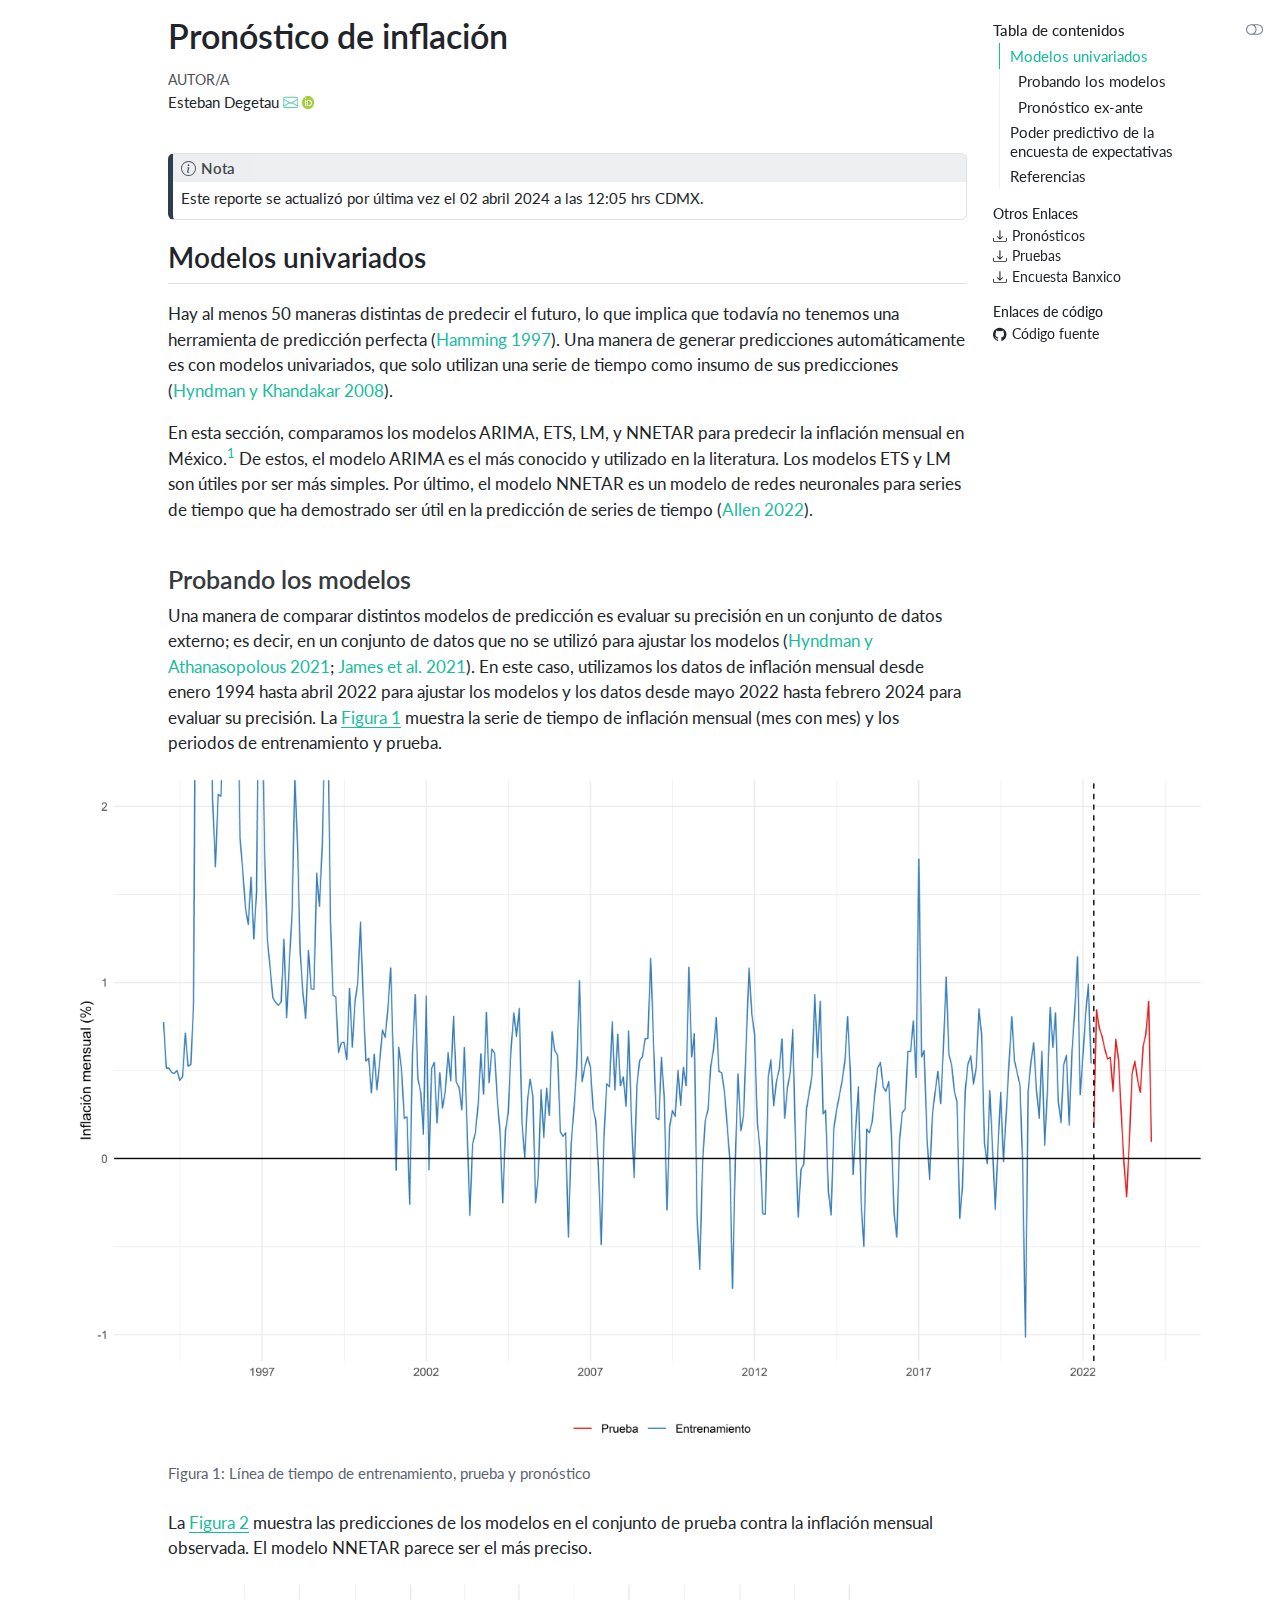
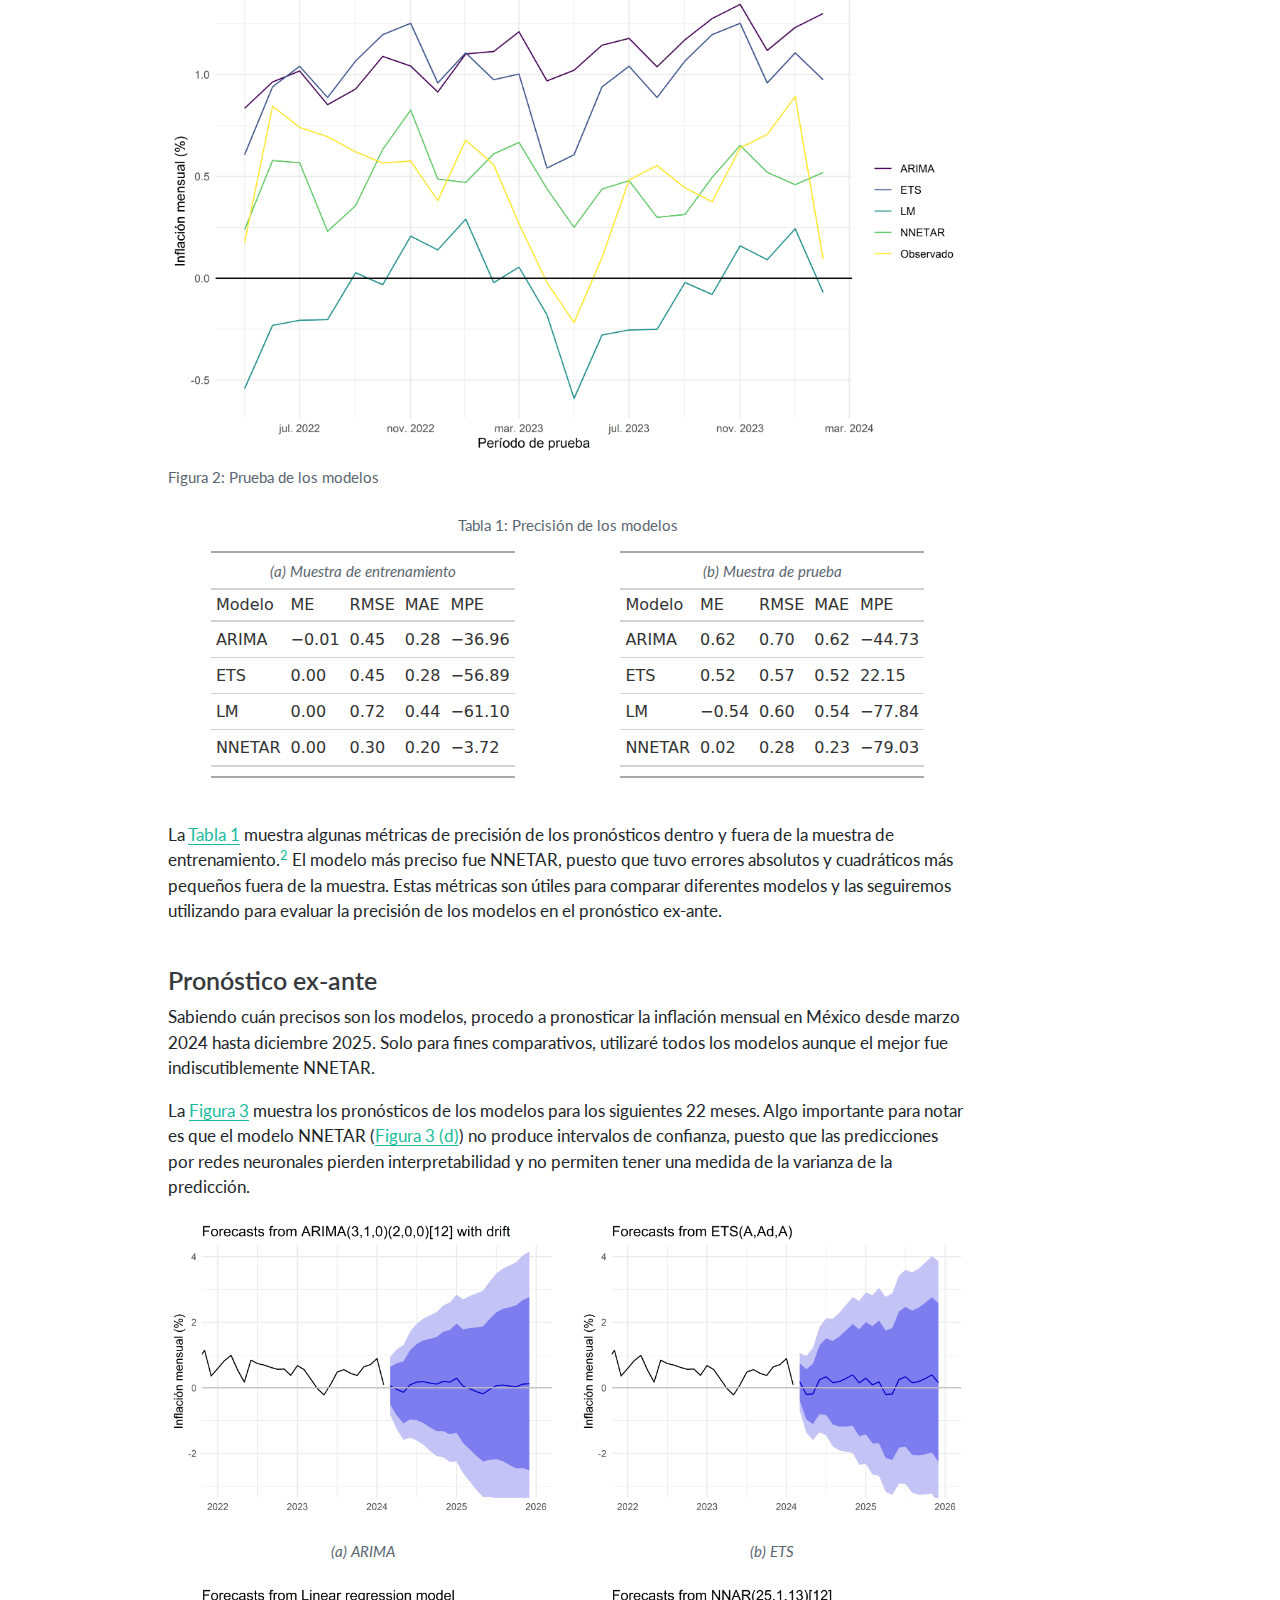
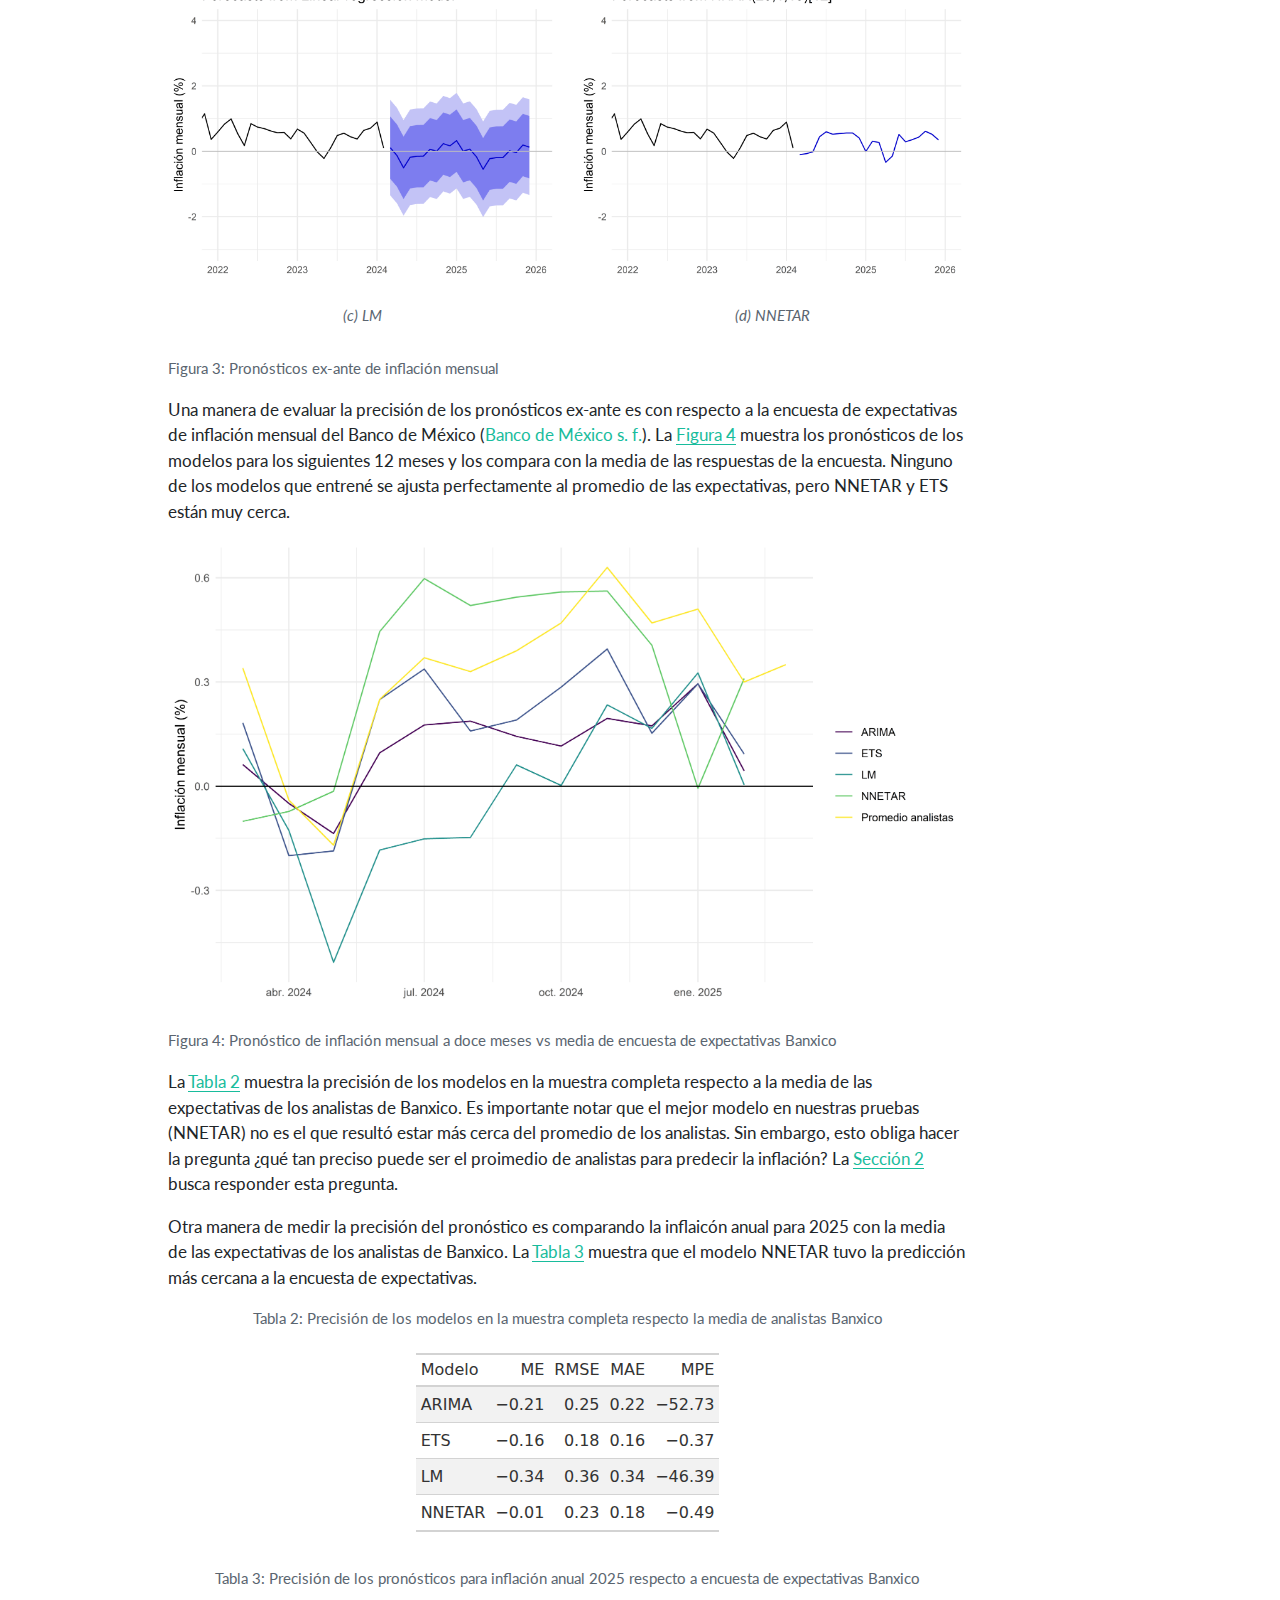
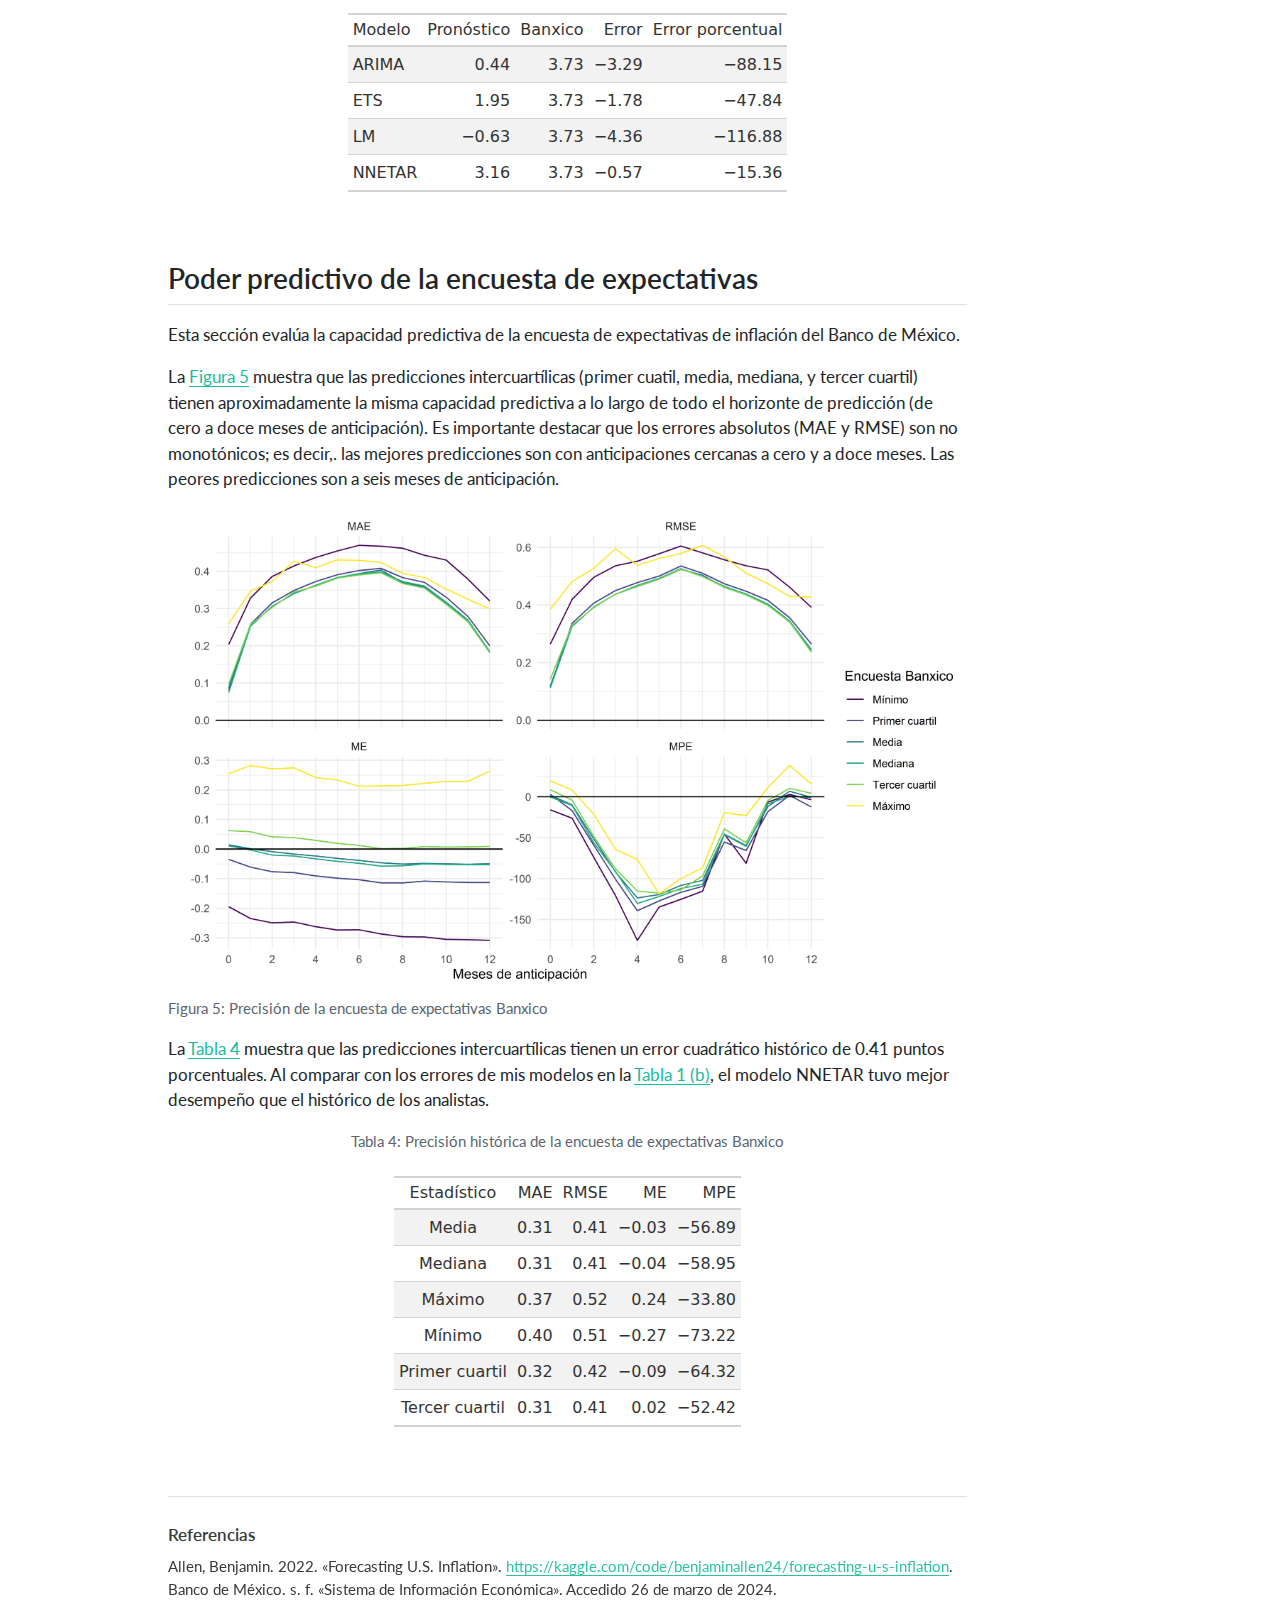
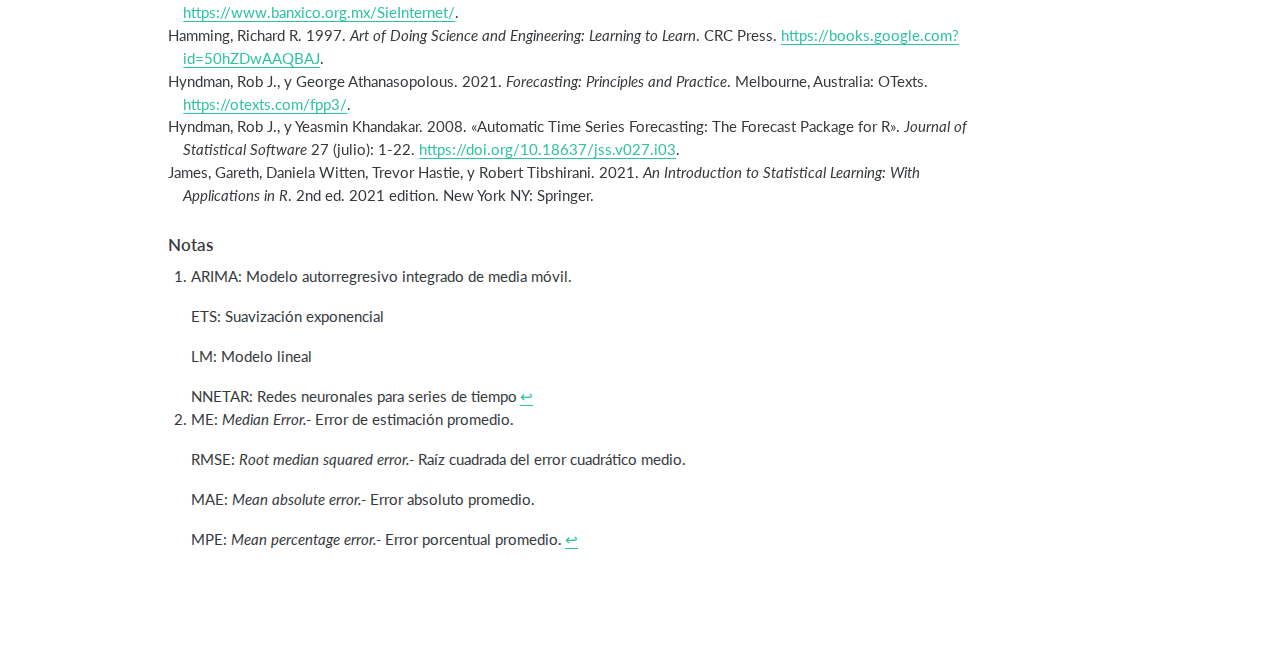
==== commit af6fbce1: "Finished report" ====
--- a/monthly_forecast.html
+++ b/monthly_forecast.html
@@ -50,10 +50,12 @@
 <script src="monthly_forecast_files/libs/quarto-html/tippy.umd.min.js"></script>
 <script src="monthly_forecast_files/libs/quarto-html/anchor.min.js"></script>
 <link href="monthly_forecast_files/libs/quarto-html/tippy.css" rel="stylesheet">
-<link href="monthly_forecast_files/libs/quarto-html/quarto-syntax-highlighting.css" rel="stylesheet" id="quarto-text-highlighting-styles">
+<link href="monthly_forecast_files/libs/quarto-html/quarto-syntax-highlighting.css" rel="stylesheet" class="quarto-color-scheme" id="quarto-text-highlighting-styles">
+<link href="monthly_forecast_files/libs/quarto-html/quarto-syntax-highlighting-dark.css" rel="prefetch" class="quarto-color-scheme quarto-color-alternate" id="quarto-text-highlighting-styles">
 <script src="monthly_forecast_files/libs/bootstrap/bootstrap.min.js"></script>
 <link href="monthly_forecast_files/libs/bootstrap/bootstrap-icons.css" rel="stylesheet">
-<link href="monthly_forecast_files/libs/bootstrap/bootstrap.min.css" rel="stylesheet" id="quarto-bootstrap" data-mode="light">
+<link href="monthly_forecast_files/libs/bootstrap/bootstrap.min.css" rel="stylesheet" class="quarto-color-scheme" id="quarto-bootstrap" data-mode="light">
+<link href="monthly_forecast_files/libs/bootstrap/bootstrap-dark.min.css" rel="prefetch" class="quarto-color-scheme quarto-color-alternate" id="quarto-bootstrap" data-mode="dark">
 
 
 </head>
@@ -62,8 +64,21 @@
 
 <div id="quarto-content" class="page-columns page-rows-contents page-layout-article">
 <div id="quarto-margin-sidebar" class="sidebar margin-sidebar">
-<div class="quarto-other-links"><h2>Otros Enlaces</h2><ul><li><a href="data/forecasts.csv"><i class="bi bi-download"></i>Datos</a></li></ul></div></div>
-<main class="content" id="quarto-document-content">
+  <nav id="TOC" role="doc-toc" class="toc-active">
+    <h2 id="toc-title">Tabla de contenidos</h2>
+   
+  <ul>
+  <li><a href="#modelos-univariados" id="toc-modelos-univariados" class="nav-link active" data-scroll-target="#modelos-univariados">Modelos univariados</a>
+  <ul class="collapse">
+  <li><a href="#probando-los-modelos" id="toc-probando-los-modelos" class="nav-link" data-scroll-target="#probando-los-modelos">Probando los modelos</a></li>
+  <li><a href="#pronóstico-ex-ante" id="toc-pronóstico-ex-ante" class="nav-link" data-scroll-target="#pronóstico-ex-ante">Pronóstico ex-ante</a></li>
+  </ul></li>
+  <li><a href="#sec-survey" id="toc-sec-survey" class="nav-link" data-scroll-target="#sec-survey">Poder predictivo de la encuesta de expectativas</a></li>
+  <li><a href="#referencias" id="toc-referencias" class="nav-link" data-scroll-target="#referencias">Referencias</a></li>
+  </ul>
+<div class="quarto-other-links"><h2>Otros Enlaces</h2><ul><li><a href="data/forecasts.csv"><i class="bi bi-download"></i>Pronósticos</a></li><li><a href="data/tests.csv"><i class="bi bi-download"></i>Pruebas</a></li><li><a href="data/banxico_survey.csv"><i class="bi bi-download"></i>Encuesta Banxico</a></li></ul></div><div class="quarto-code-links"><h2>Enlaces de código</h2><ul><li><a href="https://github.com/estebandegetau/Inflation-Forecast"><i class="bi bi-github"></i>Código fuente</a></li></ul></div></nav>
+</div>
+<main class="content page-columns page-full" id="quarto-document-content">
 
 <header id="title-block-header" class="quarto-title-block default">
 <div class="quarto-title">
@@ -77,16 +92,10 @@
     <div>
     <div class="quarto-title-meta-heading">Autor/a</div>
     <div class="quarto-title-meta-contents">
-             <p>Esteban Degetau </p>
+             <p>Esteban Degetau <a href="mailto:esteban.degetau@imss.gob.mx" class="quarto-title-author-email"><i class="bi bi-envelope"></i></a> <a href="https://orcid.org/0009-0004-4095-8819" class="quarto-title-author-orcid"> <img src="[data-uri]"></a></p>
           </div>
   </div>
     
-    <div>
-    <div class="quarto-title-meta-heading">Fecha de publicación</div>
-    <div class="quarto-title-meta-contents">
-      <p class="date">2 de abril de 2024</p>
-    </div>
-  </div>
   
     
   </div>
@@ -96,28 +105,55 @@
 </header>
 
 
-<section id="modelos-univariados" class="level2">
+<div class="callout callout-style-default callout-note callout-titled">
+<div class="callout-header d-flex align-content-center">
+<div class="callout-icon-container">
+<i class="callout-icon"></i>
+</div>
+<div class="callout-title-container flex-fill">
+Nota
+</div>
+</div>
+<div class="callout-body-container callout-body">
+<p>Este reporte se actualizó por última vez el 02 abril 2024 a las 12:05 hrs CDMX.</p>
+</div>
+</div>
+<section id="modelos-univariados" class="level2 page-columns page-full">
 <h2 class="anchored" data-anchor-id="modelos-univariados">Modelos univariados</h2>
-<p>Hay muchas maneras de predecir el futuro, lo que implica que ninguna es perfecta en todos los casos <span class="citation" data-cites="hamming1997">(<a href="#ref-hamming1997" role="doc-biblioref">Hamming 1997</a>)</span>. Una manera de generar predicciones automáticamente es con modelos univariados, que solo utilizan una serie de tiempo como insumo de sus predicciones <span class="citation" data-cites="hyndman2008">(<a href="#ref-hyndman2008" role="doc-biblioref">Hyndman y Khandakar 2008</a>)</span>.</p>
-<p>En esta sección, comparamos los modelos ARIMA, ETS, LM, y NNETAR para predecir la inflación mensual en México. De estos, el modelo ARIMA es el más conocido y utilizado en la literatura. Los modelos ETS y LM son menos conocidos, son útiles por ser más simples. Por último, el modelo NNETAR es un modelo de redes neuronales para series de tiempo que ha demostrado ser útil en la predicción de series de tiempo <span class="citation" data-cites="hyndman2021">(<a href="#ref-hyndman2021" role="doc-biblioref">Hyndman y Athanasopolous 2021</a>)</span>.</p>
-<section id="probando-los-modelos" class="level3">
+<p>Hay al menos 50 maneras distintas de predecir el futuro, lo que implica que todavía no tenemos una herramienta de predicción perfecta <span class="citation" data-cites="hamming1997">(<a href="#ref-hamming1997" role="doc-biblioref">Hamming 1997</a>)</span>. Una manera de generar predicciones automáticamente es con modelos univariados, que solo utilizan una serie de tiempo como insumo de sus predicciones <span class="citation" data-cites="hyndman2008">(<a href="#ref-hyndman2008" role="doc-biblioref">Hyndman y Khandakar 2008</a>)</span>.</p>
+<p>En esta sección, comparamos los modelos ARIMA, ETS, LM, y NNETAR para predecir la inflación mensual en México.<a href="#fn1" class="footnote-ref" id="fnref1" role="doc-noteref"><sup>1</sup></a> De estos, el modelo ARIMA es el más conocido y utilizado en la literatura. Los modelos ETS y LM son útiles por ser más simples. Por último, el modelo NNETAR es un modelo de redes neuronales para series de tiempo que ha demostrado ser útil en la predicción de series de tiempo <span class="citation" data-cites="allen2022">(<a href="#ref-allen2022" role="doc-biblioref">Allen 2022</a>)</span>.</p>
+<section id="probando-los-modelos" class="level3 page-columns page-full">
 <h3 class="anchored" data-anchor-id="probando-los-modelos">Probando los modelos</h3>
-<p>Una manera de comparar distintos modelos de predicción es evaluar su precisión en un conjunto de datos externo; es decir, en un conjunto de datos que no se utilizó para ajustar los modelos. En este caso, utilizamos los datos de inflación mensual desde enero 1994 hasta abril 2022 para ajustar los modelos y los datos desde mayo 2022 hasta febrero 2024 para evaluar su precisión.</p>
+<p>Una manera de comparar distintos modelos de predicción es evaluar su precisión en un conjunto de datos externo; es decir, en un conjunto de datos que no se utilizó para ajustar los modelos <span class="citation" data-cites="hyndman2021 james2021a">(<a href="#ref-hyndman2021" role="doc-biblioref">Hyndman y Athanasopolous 2021</a>; <a href="#ref-james2021a" role="doc-biblioref">James et&nbsp;al. 2021</a>)</span>. En este caso, utilizamos los datos de inflación mensual desde enero 1994 hasta abril 2022 para ajustar los modelos y los datos desde mayo 2022 hasta febrero 2024 para evaluar su precisión. La <a href="#fig-timeline" class="quarto-xref">Figura&nbsp;1</a> muestra la serie de tiempo de inflación mensual (mes con mes) y los periodos de entrenamiento y prueba.</p>
+<div class="cell page-columns page-full">
+<div class="cell-output-display page-columns page-full">
+<div id="fig-timeline" class="quarto-figure quarto-figure-center quarto-float anchored page-columns page-full">
+<figure class="quarto-float quarto-float-fig figure page-columns page-full">
+<div aria-describedby="fig-timeline-caption-0ceaefa1-69ba-4598-a22c-09a6ac19f8ca" class="page-columns page-full">
+<img src="monthly_forecast_files/figure-html/fig-timeline-1.png" class="img-fluid figure-img column-page" width="6000">
+</div>
+<figcaption class="quarto-float-caption-bottom quarto-float-caption quarto-float-fig" id="fig-timeline-caption-0ceaefa1-69ba-4598-a22c-09a6ac19f8ca">
+Figura&nbsp;1: Línea de tiempo de entrenamiento, prueba y pronóstico
+</figcaption>
+</figure>
+</div>
+</div>
+</div>
+<p>La <a href="#fig-test" class="quarto-xref">Figura&nbsp;2</a> muestra las predicciones de los modelos en el conjunto de prueba contra la inflación mensual observada. El modelo NNETAR parece ser el más preciso.</p>
 <div class="cell">
 <div class="cell-output-display">
 <div id="fig-test" class="quarto-figure quarto-figure-center quarto-float anchored">
 <figure class="quarto-float quarto-float-fig figure">
 <div aria-describedby="fig-test-caption-0ceaefa1-69ba-4598-a22c-09a6ac19f8ca">
-<img src="monthly_forecast_files/figure-html/fig-test-1.png" class="img-fluid figure-img" width="672">
+<img src="monthly_forecast_files/figure-html/fig-test-1.png" class="img-fluid figure-img" width="4500">
 </div>
 <figcaption class="quarto-float-caption-bottom quarto-float-caption quarto-float-fig" id="fig-test-caption-0ceaefa1-69ba-4598-a22c-09a6ac19f8ca">
-Figura&nbsp;1: Prueba de los modelos
+Figura&nbsp;2: Prueba de los modelos
 </figcaption>
 </figure>
 </div>
 </div>
 </div>
-<p>La <a href="#fig-test" class="quarto-xref">Figura&nbsp;1</a> muestra las predicciones de los modelos en el conjunto de prueba contra la inflación mensual observada. El modelo NNETAR parece ser el más preciso.</p>
 <div id="tbl-comp" class="quarto-layout-panel anchored">
 <figure class="quarto-float quarto-float-tbl figure">
 <figcaption class="quarto-float-caption-top quarto-float-caption quarto-float-tbl" id="tbl-comp-caption-0ceaefa1-69ba-4598-a22c-09a6ac19f8ca">
@@ -126,23 +162,23 @@
 <div aria-describedby="tbl-comp-caption-0ceaefa1-69ba-4598-a22c-09a6ac19f8ca">
 <div class="quarto-layout-row">
 <div class="cell-output-display quarto-layout-cell-subref quarto-layout-cell" data-ref-parent="tbl-comp" style="flex-basis: 50.0%;justify-content: center;">
-<div id="rapibpzaht" style="padding-left:0px;padding-right:0px;padding-top:10px;padding-bottom:10px;overflow-x:auto;overflow-y:auto;width:auto;height:auto;">
-<style>#rapibpzaht table {
+<div id="gmthwasqjb" style="padding-left:0px;padding-right:0px;padding-top:10px;padding-bottom:10px;overflow-x:auto;overflow-y:auto;width:auto;height:auto;">
+<style>#gmthwasqjb table {
   font-family: system-ui, 'Segoe UI', Roboto, Helvetica, Arial, sans-serif, 'Apple Color Emoji', 'Segoe UI Emoji', 'Segoe UI Symbol', 'Noto Color Emoji';
   -webkit-font-smoothing: antialiased;
   -moz-osx-font-smoothing: grayscale;
 }
 
-#rapibpzaht thead, #rapibpzaht tbody, #rapibpzaht tfoot, #rapibpzaht tr, #rapibpzaht td, #rapibpzaht th {
+#gmthwasqjb thead, #gmthwasqjb tbody, #gmthwasqjb tfoot, #gmthwasqjb tr, #gmthwasqjb td, #gmthwasqjb th {
   border-style: none;
 }
 
-#rapibpzaht p {
+#gmthwasqjb p {
   margin: 0;
   padding: 0;
 }
 
-#rapibpzaht .gt_table {
+#gmthwasqjb .gt_table {
   display: table;
   border-collapse: collapse;
   line-height: normal;
@@ -168,12 +204,12 @@
   border-left-color: #D3D3D3;
 }
 
-#rapibpzaht .gt_caption {
+#gmthwasqjb .gt_caption {
   padding-top: 4px;
   padding-bottom: 4px;
 }
 
-#rapibpzaht .gt_title {
+#gmthwasqjb .gt_title {
   color: #333333;
   font-size: 125%;
   font-weight: initial;
@@ -185,7 +221,7 @@
   border-bottom-width: 0;
 }
 
-#rapibpzaht .gt_subtitle {
+#gmthwasqjb .gt_subtitle {
   color: #333333;
   font-size: 85%;
   font-weight: initial;
@@ -197,7 +233,7 @@
   border-top-width: 0;
 }
 
-#rapibpzaht .gt_heading {
+#gmthwasqjb .gt_heading {
   background-color: #FFFFFF;
   text-align: center;
   border-bottom-color: #FFFFFF;
@@ -209,13 +245,13 @@
   border-right-color: #D3D3D3;
 }
 
-#rapibpzaht .gt_bottom_border {
-  border-bottom-style: solid;
-  border-bottom-width: 2px;
-  border-bottom-color: #D3D3D3;
-}
-
-#rapibpzaht .gt_col_headings {
+#gmthwasqjb .gt_bottom_border {
+  border-bottom-style: solid;
+  border-bottom-width: 2px;
+  border-bottom-color: #D3D3D3;
+}
+
+#gmthwasqjb .gt_col_headings {
   border-top-style: solid;
   border-top-width: 2px;
   border-top-color: #D3D3D3;
@@ -230,7 +266,7 @@
   border-right-color: #D3D3D3;
 }
 
-#rapibpzaht .gt_col_heading {
+#gmthwasqjb .gt_col_heading {
   color: #333333;
   background-color: #FFFFFF;
   font-size: 100%;
@@ -250,7 +286,7 @@
   overflow-x: hidden;
 }
 
-#rapibpzaht .gt_column_spanner_outer {
+#gmthwasqjb .gt_column_spanner_outer {
   color: #333333;
   background-color: #FFFFFF;
   font-size: 100%;
@@ -262,15 +298,15 @@
   padding-right: 4px;
 }
 
-#rapibpzaht .gt_column_spanner_outer:first-child {
+#gmthwasqjb .gt_column_spanner_outer:first-child {
   padding-left: 0;
 }
 
-#rapibpzaht .gt_column_spanner_outer:last-child {
+#gmthwasqjb .gt_column_spanner_outer:last-child {
   padding-right: 0;
 }
 
-#rapibpzaht .gt_column_spanner {
+#gmthwasqjb .gt_column_spanner {
   border-bottom-style: solid;
   border-bottom-width: 2px;
   border-bottom-color: #D3D3D3;
@@ -282,11 +318,11 @@
   width: 100%;
 }
 
-#rapibpzaht .gt_spanner_row {
+#gmthwasqjb .gt_spanner_row {
   border-bottom-style: hidden;
 }
 
-#rapibpzaht .gt_group_heading {
+#gmthwasqjb .gt_group_heading {
   padding-top: 8px;
   padding-bottom: 8px;
   padding-left: 5px;
@@ -312,7 +348,7 @@
   text-align: left;
 }
 
-#rapibpzaht .gt_empty_group_heading {
+#gmthwasqjb .gt_empty_group_heading {
   padding: 0.5px;
   color: #333333;
   background-color: #FFFFFF;
@@ -327,15 +363,15 @@
   vertical-align: middle;
 }
 
-#rapibpzaht .gt_from_md > :first-child {
+#gmthwasqjb .gt_from_md > :first-child {
   margin-top: 0;
 }
 
-#rapibpzaht .gt_from_md > :last-child {
+#gmthwasqjb .gt_from_md > :last-child {
   margin-bottom: 0;
 }
 
-#rapibpzaht .gt_row {
+#gmthwasqjb .gt_row {
   padding-top: 8px;
   padding-bottom: 8px;
   padding-left: 5px;
@@ -354,7 +390,7 @@
   overflow-x: hidden;
 }
 
-#rapibpzaht .gt_stub {
+#gmthwasqjb .gt_stub {
   color: #333333;
   background-color: #FFFFFF;
   font-size: 100%;
@@ -367,7 +403,7 @@
   padding-right: 5px;
 }
 
-#rapibpzaht .gt_stub_row_group {
+#gmthwasqjb .gt_stub_row_group {
   color: #333333;
   background-color: #FFFFFF;
   font-size: 100%;
@@ -381,54 +417,54 @@
   vertical-align: top;
 }
 
-#rapibpzaht .gt_row_group_first td {
-  border-top-width: 2px;
-}
-
-#rapibpzaht .gt_row_group_first th {
-  border-top-width: 2px;
-}
-
-#rapibpzaht .gt_summary_row {
-  color: #333333;
-  background-color: #FFFFFF;
-  text-transform: inherit;
-  padding-top: 8px;
-  padding-bottom: 8px;
-  padding-left: 5px;
-  padding-right: 5px;
-}
-
-#rapibpzaht .gt_first_summary_row {
-  border-top-style: solid;
-  border-top-color: #D3D3D3;
-}
-
-#rapibpzaht .gt_first_summary_row.thick {
-  border-top-width: 2px;
-}
-
-#rapibpzaht .gt_last_summary_row {
-  padding-top: 8px;
-  padding-bottom: 8px;
-  padding-left: 5px;
-  padding-right: 5px;
-  border-bottom-style: solid;
-  border-bottom-width: 2px;
-  border-bottom-color: #D3D3D3;
-}
-
-#rapibpzaht .gt_grand_summary_row {
-  color: #333333;
-  background-color: #FFFFFF;
-  text-transform: inherit;
-  padding-top: 8px;
-  padding-bottom: 8px;
-  padding-left: 5px;
-  padding-right: 5px;
-}
-
-#rapibpzaht .gt_first_grand_summary_row {
+#gmthwasqjb .gt_row_group_first td {
+  border-top-width: 2px;
+}
+
+#gmthwasqjb .gt_row_group_first th {
+  border-top-width: 2px;
+}
+
+#gmthwasqjb .gt_summary_row {
+  color: #333333;
+  background-color: #FFFFFF;
+  text-transform: inherit;
+  padding-top: 8px;
+  padding-bottom: 8px;
+  padding-left: 5px;
+  padding-right: 5px;
+}
+
+#gmthwasqjb .gt_first_summary_row {
+  border-top-style: solid;
+  border-top-color: #D3D3D3;
+}
+
+#gmthwasqjb .gt_first_summary_row.thick {
+  border-top-width: 2px;
+}
+
+#gmthwasqjb .gt_last_summary_row {
+  padding-top: 8px;
+  padding-bottom: 8px;
+  padding-left: 5px;
+  padding-right: 5px;
+  border-bottom-style: solid;
+  border-bottom-width: 2px;
+  border-bottom-color: #D3D3D3;
+}
+
+#gmthwasqjb .gt_grand_summary_row {
+  color: #333333;
+  background-color: #FFFFFF;
+  text-transform: inherit;
+  padding-top: 8px;
+  padding-bottom: 8px;
+  padding-left: 5px;
+  padding-right: 5px;
+}
+
+#gmthwasqjb .gt_first_grand_summary_row {
   padding-top: 8px;
   padding-bottom: 8px;
   padding-left: 5px;
@@ -438,7 +474,7 @@
   border-top-color: #D3D3D3;
 }
 
-#rapibpzaht .gt_last_grand_summary_row_top {
+#gmthwasqjb .gt_last_grand_summary_row_top {
   padding-top: 8px;
   padding-bottom: 8px;
   padding-left: 5px;
@@ -448,20 +484,20 @@
   border-bottom-color: #D3D3D3;
 }
 
-#rapibpzaht .gt_striped {
+#gmthwasqjb .gt_striped {
   background-color: rgba(128, 128, 128, 0.05);
 }
 
-#rapibpzaht .gt_table_body {
-  border-top-style: solid;
-  border-top-width: 2px;
-  border-top-color: #D3D3D3;
-  border-bottom-style: solid;
-  border-bottom-width: 2px;
-  border-bottom-color: #D3D3D3;
-}
-
-#rapibpzaht .gt_footnotes {
+#gmthwasqjb .gt_table_body {
+  border-top-style: solid;
+  border-top-width: 2px;
+  border-top-color: #D3D3D3;
+  border-bottom-style: solid;
+  border-bottom-width: 2px;
+  border-bottom-color: #D3D3D3;
+}
+
+#gmthwasqjb .gt_footnotes {
   color: #333333;
   background-color: #FFFFFF;
   border-bottom-style: none;
@@ -475,7 +511,7 @@
   border-right-color: #D3D3D3;
 }
 
-#rapibpzaht .gt_footnote {
+#gmthwasqjb .gt_footnote {
   margin: 0px;
   font-size: 90%;
   padding-top: 4px;
@@ -484,7 +520,7 @@
   padding-right: 5px;
 }
 
-#rapibpzaht .gt_sourcenotes {
+#gmthwasqjb .gt_sourcenotes {
   color: #333333;
   background-color: #FFFFFF;
   border-bottom-style: none;
@@ -498,7 +534,7 @@
   border-right-color: #D3D3D3;
 }
 
-#rapibpzaht .gt_sourcenote {
+#gmthwasqjb .gt_sourcenote {
   font-size: 90%;
   padding-top: 4px;
   padding-bottom: 4px;
@@ -506,68 +542,68 @@
   padding-right: 5px;
 }
 
-#rapibpzaht .gt_left {
+#gmthwasqjb .gt_left {
   text-align: left;
 }
 
-#rapibpzaht .gt_center {
+#gmthwasqjb .gt_center {
   text-align: center;
 }
 
-#rapibpzaht .gt_right {
+#gmthwasqjb .gt_right {
   text-align: right;
   font-variant-numeric: tabular-nums;
 }
 
-#rapibpzaht .gt_font_normal {
+#gmthwasqjb .gt_font_normal {
   font-weight: normal;
 }
 
-#rapibpzaht .gt_font_bold {
+#gmthwasqjb .gt_font_bold {
   font-weight: bold;
 }
 
-#rapibpzaht .gt_font_italic {
+#gmthwasqjb .gt_font_italic {
   font-style: italic;
 }
 
-#rapibpzaht .gt_super {
+#gmthwasqjb .gt_super {
   font-size: 65%;
 }
 
-#rapibpzaht .gt_footnote_marks {
+#gmthwasqjb .gt_footnote_marks {
   font-size: 75%;
   vertical-align: 0.4em;
   position: initial;
 }
 
-#rapibpzaht .gt_asterisk {
+#gmthwasqjb .gt_asterisk {
   font-size: 100%;
   vertical-align: 0;
 }
 
-#rapibpzaht .gt_indent_1 {
+#gmthwasqjb .gt_indent_1 {
   text-indent: 5px;
 }
 
-#rapibpzaht .gt_indent_2 {
+#gmthwasqjb .gt_indent_2 {
   text-indent: 10px;
 }
 
-#rapibpzaht .gt_indent_3 {
+#gmthwasqjb .gt_indent_3 {
   text-indent: 15px;
 }
 
-#rapibpzaht .gt_indent_4 {
+#gmthwasqjb .gt_indent_4 {
   text-indent: 20px;
 }
 
-#rapibpzaht .gt_indent_5 {
+#gmthwasqjb .gt_indent_5 {
   text-indent: 25px;
 }
 </style>
 
-<div id="tbl-comp-1" class="gt_table do-not-create-environment quarto-float anchored" data-quarto-bootstrap="false" data-quarto-postprocess="true" data-quarto-disable-processing="false">
+<div id="tbl-comp-1" class="gt_table do-not-create-environment quarto-float anchored" data-quarto-disable-processing="false" data-quarto-postprocess="true" data-quarto-bootstrap="false">
 <figure class="quarto-float quarto-subfloat-tbl figure">
 <figcaption class="quarto-float-caption-top quarto-subfloat-caption quarto-subfloat-tbl" id="tbl-comp-1-caption-0ceaefa1-69ba-4598-a22c-09a6ac19f8ca">
 (a) Muestra de entrenamiento
@@ -621,23 +657,23 @@
 </div>
 </div>
 <div class="cell-output-display quarto-layout-cell-subref quarto-layout-cell" data-ref-parent="tbl-comp" style="flex-basis: 50.0%;justify-content: center;">
-<div id="obwosgldki" style="padding-left:0px;padding-right:0px;padding-top:10px;padding-bottom:10px;overflow-x:auto;overflow-y:auto;width:auto;height:auto;">
-<style>#obwosgldki table {
+<div id="ennbjafwyv" style="padding-left:0px;padding-right:0px;padding-top:10px;padding-bottom:10px;overflow-x:auto;overflow-y:auto;width:auto;height:auto;">
+<style>#ennbjafwyv table {
   font-family: system-ui, 'Segoe UI', Roboto, Helvetica, Arial, sans-serif, 'Apple Color Emoji', 'Segoe UI Emoji', 'Segoe UI Symbol', 'Noto Color Emoji';
   -webkit-font-smoothing: antialiased;
   -moz-osx-font-smoothing: grayscale;
 }
 
-#obwosgldki thead, #obwosgldki tbody, #obwosgldki tfoot, #obwosgldki tr, #obwosgldki td, #obwosgldki th {
+#ennbjafwyv thead, #ennbjafwyv tbody, #ennbjafwyv tfoot, #ennbjafwyv tr, #ennbjafwyv td, #ennbjafwyv th {
   border-style: none;
 }
 
-#obwosgldki p {
+#ennbjafwyv p {
   margin: 0;
   padding: 0;
 }
 
-#obwosgldki .gt_table {
+#ennbjafwyv .gt_table {
   display: table;
   border-collapse: collapse;
   line-height: normal;
@@ -663,12 +699,12 @@
   border-left-color: #D3D3D3;
 }
 
-#obwosgldki .gt_caption {
+#ennbjafwyv .gt_caption {
   padding-top: 4px;
   padding-bottom: 4px;
 }
 
-#obwosgldki .gt_title {
+#ennbjafwyv .gt_title {
   color: #333333;
   font-size: 125%;
   font-weight: initial;
@@ -680,7 +716,7 @@
   border-bottom-width: 0;
 }
 
-#obwosgldki .gt_subtitle {
+#ennbjafwyv .gt_subtitle {
   color: #333333;
   font-size: 85%;
   font-weight: initial;
@@ -692,7 +728,7 @@
   border-top-width: 0;
 }
 
-#obwosgldki .gt_heading {
+#ennbjafwyv .gt_heading {
   background-color: #FFFFFF;
   text-align: center;
   border-bottom-color: #FFFFFF;
@@ -704,13 +740,13 @@
   border-right-color: #D3D3D3;
 }
 
-#obwosgldki .gt_bottom_border {
-  border-bottom-style: solid;
-  border-bottom-width: 2px;
-  border-bottom-color: #D3D3D3;
-}
-
-#obwosgldki .gt_col_headings {
+#ennbjafwyv .gt_bottom_border {
+  border-bottom-style: solid;
+  border-bottom-width: 2px;
+  border-bottom-color: #D3D3D3;
+}
+
+#ennbjafwyv .gt_col_headings {
   border-top-style: solid;
   border-top-width: 2px;
   border-top-color: #D3D3D3;
@@ -725,7 +761,7 @@
   border-right-color: #D3D3D3;
 }
 
-#obwosgldki .gt_col_heading {
+#ennbjafwyv .gt_col_heading {
   color: #333333;
   background-color: #FFFFFF;
   font-size: 100%;
@@ -745,7 +781,7 @@
   overflow-x: hidden;
 }
 
-#obwosgldki .gt_column_spanner_outer {
+#ennbjafwyv .gt_column_spanner_outer {
   color: #333333;
   background-color: #FFFFFF;
   font-size: 100%;
@@ -757,15 +793,15 @@
   padding-right: 4px;
 }
 
-#obwosgldki .gt_column_spanner_outer:first-child {
+#ennbjafwyv .gt_column_spanner_outer:first-child {
   padding-left: 0;
 }
 
-#obwosgldki .gt_column_spanner_outer:last-child {
+#ennbjafwyv .gt_column_spanner_outer:last-child {
   padding-right: 0;
 }
 
-#obwosgldki .gt_column_spanner {
+#ennbjafwyv .gt_column_spanner {
   border-bottom-style: solid;
   border-bottom-width: 2px;
   border-bottom-color: #D3D3D3;
@@ -777,11 +813,11 @@
   width: 100%;
 }
 
-#obwosgldki .gt_spanner_row {
+#ennbjafwyv .gt_spanner_row {
   border-bottom-style: hidden;
 }
 
-#obwosgldki .gt_group_heading {
+#ennbjafwyv .gt_group_heading {
   padding-top: 8px;
   padding-bottom: 8px;
   padding-left: 5px;
@@ -807,7 +843,7 @@
   text-align: left;
 }
 
-#obwosgldki .gt_empty_group_heading {
+#ennbjafwyv .gt_empty_group_heading {
   padding: 0.5px;
   color: #333333;
   background-color: #FFFFFF;
@@ -822,15 +858,15 @@
   vertical-align: middle;
 }
 
-#obwosgldki .gt_from_md > :first-child {
+#ennbjafwyv .gt_from_md > :first-child {
   margin-top: 0;
 }
 
-#obwosgldki .gt_from_md > :last-child {
+#ennbjafwyv .gt_from_md > :last-child {
   margin-bottom: 0;
 }
 
-#obwosgldki .gt_row {
+#ennbjafwyv .gt_row {
   padding-top: 8px;
   padding-bottom: 8px;
   padding-left: 5px;
@@ -849,7 +885,7 @@
   overflow-x: hidden;
 }
 
-#obwosgldki .gt_stub {
+#ennbjafwyv .gt_stub {
   color: #333333;
   background-color: #FFFFFF;
   font-size: 100%;
@@ -862,7 +898,7 @@
   padding-right: 5px;
 }
 
-#obwosgldki .gt_stub_row_group {
+#ennbjafwyv .gt_stub_row_group {
   color: #333333;
   background-color: #FFFFFF;
   font-size: 100%;
@@ -876,54 +912,54 @@
   vertical-align: top;
 }
 
-#obwosgldki .gt_row_group_first td {
-  border-top-width: 2px;
-}
-
-#obwosgldki .gt_row_group_first th {
-  border-top-width: 2px;
-}
-
-#obwosgldki .gt_summary_row {
-  color: #333333;
-  background-color: #FFFFFF;
-  text-transform: inherit;
-  padding-top: 8px;
-  padding-bottom: 8px;
-  padding-left: 5px;
-  padding-right: 5px;
-}
-
-#obwosgldki .gt_first_summary_row {
-  border-top-style: solid;
-  border-top-color: #D3D3D3;
-}
-
-#obwosgldki .gt_first_summary_row.thick {
-  border-top-width: 2px;
-}
-
-#obwosgldki .gt_last_summary_row {
-  padding-top: 8px;
-  padding-bottom: 8px;
-  padding-left: 5px;
-  padding-right: 5px;
-  border-bottom-style: solid;
-  border-bottom-width: 2px;
-  border-bottom-color: #D3D3D3;
-}
-
-#obwosgldki .gt_grand_summary_row {
-  color: #333333;
-  background-color: #FFFFFF;
-  text-transform: inherit;
-  padding-top: 8px;
-  padding-bottom: 8px;
-  padding-left: 5px;
-  padding-right: 5px;
-}
-
-#obwosgldki .gt_first_grand_summary_row {
+#ennbjafwyv .gt_row_group_first td {
+  border-top-width: 2px;
+}
+
+#ennbjafwyv .gt_row_group_first th {
+  border-top-width: 2px;
+}
+
+#ennbjafwyv .gt_summary_row {
+  color: #333333;
+  background-color: #FFFFFF;
+  text-transform: inherit;
+  padding-top: 8px;
+  padding-bottom: 8px;
+  padding-left: 5px;
+  padding-right: 5px;
+}
+
+#ennbjafwyv .gt_first_summary_row {
+  border-top-style: solid;
+  border-top-color: #D3D3D3;
+}
+
+#ennbjafwyv .gt_first_summary_row.thick {
+  border-top-width: 2px;
+}
+
+#ennbjafwyv .gt_last_summary_row {
+  padding-top: 8px;
+  padding-bottom: 8px;
+  padding-left: 5px;
+  padding-right: 5px;
+  border-bottom-style: solid;
+  border-bottom-width: 2px;
+  border-bottom-color: #D3D3D3;
+}
+
+#ennbjafwyv .gt_grand_summary_row {
+  color: #333333;
+  background-color: #FFFFFF;
+  text-transform: inherit;
+  padding-top: 8px;
+  padding-bottom: 8px;
+  padding-left: 5px;
+  padding-right: 5px;
+}
+
+#ennbjafwyv .gt_first_grand_summary_row {
   padding-top: 8px;
   padding-bottom: 8px;
   padding-left: 5px;
@@ -933,7 +969,7 @@
   border-top-color: #D3D3D3;
 }
 
-#obwosgldki .gt_last_grand_summary_row_top {
+#ennbjafwyv .gt_last_grand_summary_row_top {
   padding-top: 8px;
   padding-bottom: 8px;
   padding-left: 5px;
@@ -943,20 +979,20 @@
   border-bottom-color: #D3D3D3;
 }
 
-#obwosgldki .gt_striped {
+#ennbjafwyv .gt_striped {
   background-color: rgba(128, 128, 128, 0.05);
 }
 
-#obwosgldki .gt_table_body {
-  border-top-style: solid;
-  border-top-width: 2px;
-  border-top-color: #D3D3D3;
-  border-bottom-style: solid;
-  border-bottom-width: 2px;
-  border-bottom-color: #D3D3D3;
-}
-
-#obwosgldki .gt_footnotes {
+#ennbjafwyv .gt_table_body {
+  border-top-style: solid;
+  border-top-width: 2px;
+  border-top-color: #D3D3D3;
+  border-bottom-style: solid;
+  border-bottom-width: 2px;
+  border-bottom-color: #D3D3D3;
+}
+
+#ennbjafwyv .gt_footnotes {
   color: #333333;
   background-color: #FFFFFF;
   border-bottom-style: none;
@@ -970,7 +1006,7 @@
   border-right-color: #D3D3D3;
 }
 
-#obwosgldki .gt_footnote {
+#ennbjafwyv .gt_footnote {
   margin: 0px;
   font-size: 90%;
   padding-top: 4px;
@@ -979,7 +1015,7 @@
   padding-right: 5px;
 }
 
-#obwosgldki .gt_sourcenotes {
+#ennbjafwyv .gt_sourcenotes {
   color: #333333;
   background-color: #FFFFFF;
   border-bottom-style: none;
@@ -993,7 +1029,7 @@
   border-right-color: #D3D3D3;
 }
 
-#obwosgldki .gt_sourcenote {
+#ennbjafwyv .gt_sourcenote {
   font-size: 90%;
   padding-top: 4px;
   padding-bottom: 4px;
@@ -1001,68 +1037,68 @@
   padding-right: 5px;
 }
 
-#obwosgldki .gt_left {
+#ennbjafwyv .gt_left {
   text-align: left;
 }
 
-#obwosgldki .gt_center {
+#ennbjafwyv .gt_center {
   text-align: center;
 }
 
-#obwosgldki .gt_right {
+#ennbjafwyv .gt_right {
   text-align: right;
   font-variant-numeric: tabular-nums;
 }
 
-#obwosgldki .gt_font_normal {
+#ennbjafwyv .gt_font_normal {
   font-weight: normal;
 }
 
-#obwosgldki .gt_font_bold {
+#ennbjafwyv .gt_font_bold {
   font-weight: bold;
 }
 
-#obwosgldki .gt_font_italic {
+#ennbjafwyv .gt_font_italic {
   font-style: italic;
 }
 
-#obwosgldki .gt_super {
+#ennbjafwyv .gt_super {
   font-size: 65%;
 }
 
-#obwosgldki .gt_footnote_marks {
+#ennbjafwyv .gt_footnote_marks {
   font-size: 75%;
   vertical-align: 0.4em;
   position: initial;
 }
 
-#obwosgldki .gt_asterisk {
+#ennbjafwyv .gt_asterisk {
   font-size: 100%;
   vertical-align: 0;
 }
 
-#obwosgldki .gt_indent_1 {
+#ennbjafwyv .gt_indent_1 {
   text-indent: 5px;
 }
 
-#obwosgldki .gt_indent_2 {
+#ennbjafwyv .gt_indent_2 {
   text-indent: 10px;
 }
 
-#obwosgldki .gt_indent_3 {
+#ennbjafwyv .gt_indent_3 {
   text-indent: 15px;
 }
 
-#obwosgldki .gt_indent_4 {
+#ennbjafwyv .gt_indent_4 {
   text-indent: 20px;
 }
 
-#obwosgldki .gt_indent_5 {
+#ennbjafwyv .gt_indent_5 {
   text-indent: 25px;
 }
 </style>
 
-<div id="tbl-comp-2" class="gt_table do-not-create-environment quarto-float anchored" data-quarto-bootstrap="false" data-quarto-postprocess="true" data-quarto-disable-processing="false">
+<div id="tbl-comp-2" class="gt_table do-not-create-environment quarto-float anchored" data-quarto-disable-processing="false" data-quarto-postprocess="true" data-quarto-bootstrap="false">
 <figure class="quarto-float quarto-subfloat-tbl figure">
 <figcaption class="quarto-float-caption-top quarto-subfloat-caption quarto-subfloat-tbl" id="tbl-comp-2-caption-0ceaefa1-69ba-4598-a22c-09a6ac19f8ca">
 (b) Muestra de prueba
@@ -1119,12 +1155,12 @@
 </div>
 </figure>
 </div>
-<p>La <a href="#tbl-comp" class="quarto-xref">Tabla&nbsp;1</a> muestra algunas métricas de precisión de los pronósticos dentro y fuera de la muestra de entrenamiento.<a href="#fn1" class="footnote-ref" id="fnref1" role="doc-noteref"><sup>1</sup></a> El modelo más preciso fue NNETAR, puesto que tuvo errores más pequeños.</p>
+<p>La <a href="#tbl-comp" class="quarto-xref">Tabla&nbsp;1</a> muestra algunas métricas de precisión de los pronósticos dentro y fuera de la muestra de entrenamiento.<a href="#fn2" class="footnote-ref" id="fnref2" role="doc-noteref"><sup>2</sup></a> El modelo más preciso fue NNETAR, puesto que tuvo errores absolutos y cuadráticos más pequeños fuera de la muestra. Estas métricas son útiles para comparar diferentes modelos y las seguiremos utilizando para evaluar la precisión de los modelos en el pronóstico ex-ante.</p>
 </section>
 <section id="pronóstico-ex-ante" class="level3">
 <h3 class="anchored" data-anchor-id="pronóstico-ex-ante">Pronóstico ex-ante</h3>
-<p>Sabiendo cuán precisos son los modelos, procedo a pronosticar la inflación mensual en México desde marzo 2024 hasta diciembre 2025. Solo para fines comparativos, utilizaré todos los modelos aunque el mejor fue NNETAR.</p>
-<p>La <a href="#fig-forecast" class="quarto-xref">Figura&nbsp;2</a> muestra los pronósticos de los modelos para los siguientes 22 meses. Algo importante para notar es que el modelo NNETAR (<a href="#fig-forecast-4" class="quarto-xref">Figura&nbsp;2 (d)</a>) no produce intervalos de confianza, puesto que las predicciones por redes neuronales pierden interpretabilidad y no permiten tener una medida de la varianza de la predicción.</p>
+<p>Sabiendo cuán precisos son los modelos, procedo a pronosticar la inflación mensual en México desde marzo 2024 hasta diciembre 2025. Solo para fines comparativos, utilizaré todos los modelos aunque el mejor fue indiscutiblemente NNETAR.</p>
+<p>La <a href="#fig-forecast" class="quarto-xref">Figura&nbsp;3</a> muestra los pronósticos de los modelos para los siguientes 22 meses. Algo importante para notar es que el modelo NNETAR (<a href="#fig-forecast-4" class="quarto-xref">Figura&nbsp;3 (d)</a>) no produce intervalos de confianza, puesto que las predicciones por redes neuronales pierden interpretabilidad y no permiten tener una medida de la varianza de la predicción.</p>
 <div id="fig-forecast" class="quarto-layout-panel">
 <figure class="quarto-float quarto-float-fig figure">
 <div aria-describedby="fig-forecast-caption-0ceaefa1-69ba-4598-a22c-09a6ac19f8ca">
@@ -1133,7 +1169,7 @@
 <div id="fig-forecast-1" class="quarto-figure quarto-figure-center quarto-float anchored">
 <figure class="quarto-float quarto-subfloat-fig figure">
 <div aria-describedby="fig-forecast-1-caption-0ceaefa1-69ba-4598-a22c-09a6ac19f8ca">
-<img src="monthly_forecast_files/figure-html/fig-forecast-1.png" class="img-fluid figure-img" data-ref-parent="fig-forecast" width="672">
+<img src="monthly_forecast_files/figure-html/fig-forecast-1.png" class="img-fluid figure-img" data-ref-parent="fig-forecast" width="2500">
 </div>
 <figcaption class="quarto-float-caption-bottom quarto-subfloat-caption quarto-subfloat-fig" id="fig-forecast-1-caption-0ceaefa1-69ba-4598-a22c-09a6ac19f8ca">
 (a) ARIMA
@@ -1145,7 +1181,7 @@
 <div id="fig-forecast-2" class="quarto-figure quarto-figure-center quarto-float anchored">
 <figure class="quarto-float quarto-subfloat-fig figure">
 <div aria-describedby="fig-forecast-2-caption-0ceaefa1-69ba-4598-a22c-09a6ac19f8ca">
-<img src="monthly_forecast_files/figure-html/fig-forecast-2.png" class="img-fluid figure-img" data-ref-parent="fig-forecast" width="672">
+<img src="monthly_forecast_files/figure-html/fig-forecast-2.png" class="img-fluid figure-img" data-ref-parent="fig-forecast" width="2500">
 </div>
 <figcaption class="quarto-float-caption-bottom quarto-subfloat-caption quarto-subfloat-fig" id="fig-forecast-2-caption-0ceaefa1-69ba-4598-a22c-09a6ac19f8ca">
 (b) ETS
@@ -1159,7 +1195,7 @@
 <div id="fig-forecast-3" class="quarto-figure quarto-figure-center quarto-float anchored">
 <figure class="quarto-float quarto-subfloat-fig figure">
 <div aria-describedby="fig-forecast-3-caption-0ceaefa1-69ba-4598-a22c-09a6ac19f8ca">
-<img src="monthly_forecast_files/figure-html/fig-forecast-3.png" class="img-fluid figure-img" data-ref-parent="fig-forecast" width="672">
+<img src="monthly_forecast_files/figure-html/fig-forecast-3.png" class="img-fluid figure-img" data-ref-parent="fig-forecast" width="2500">
 </div>
 <figcaption class="quarto-float-caption-bottom quarto-subfloat-caption quarto-subfloat-fig" id="fig-forecast-3-caption-0ceaefa1-69ba-4598-a22c-09a6ac19f8ca">
 (c) LM
@@ -1171,7 +1207,7 @@
 <div id="fig-forecast-4" class="quarto-figure quarto-figure-center quarto-float anchored">
 <figure class="quarto-float quarto-subfloat-fig figure">
 <div aria-describedby="fig-forecast-4-caption-0ceaefa1-69ba-4598-a22c-09a6ac19f8ca">
-<img src="monthly_forecast_files/figure-html/fig-forecast-4.png" class="img-fluid figure-img" data-ref-parent="fig-forecast" width="672">
+<img src="monthly_forecast_files/figure-html/fig-forecast-4.png" class="img-fluid figure-img" data-ref-parent="fig-forecast" width="2500">
 </div>
 <figcaption class="quarto-float-caption-bottom quarto-subfloat-caption quarto-subfloat-fig" id="fig-forecast-4-caption-0ceaefa1-69ba-4598-a22c-09a6ac19f8ca">
 (d) NNETAR
@@ -1182,26 +1218,27 @@
 </div>
 </div>
 <figcaption class="quarto-float-caption-bottom quarto-float-caption quarto-float-fig" id="fig-forecast-caption-0ceaefa1-69ba-4598-a22c-09a6ac19f8ca">
-Figura&nbsp;2: Comparación de pronósticos
+Figura&nbsp;3: Pronósticos ex-ante de inflación mensual
 </figcaption>
 </figure>
 </div>
-<p>Una manera de evaluar la precisión de los pronósticos ex-ante es con respecto a la encuesta de expectativas de inflación mensual del Banco de México (Banxico). La <a href="#fig-banxico" class="quarto-xref">Figura&nbsp;3</a> muestra los pronósticos de los modelos para los siguientes 12 meses y los compara con la media de las respuestas de la encuesta.</p>
+<p>Una manera de evaluar la precisión de los pronósticos ex-ante es con respecto a la encuesta de expectativas de inflación mensual del Banco de México <span class="citation" data-cites="banxico_sie">(<a href="#ref-banxico_sie" role="doc-biblioref">Banco de México s.&nbsp;f.</a>)</span>. La <a href="#fig-banxico" class="quarto-xref">Figura&nbsp;4</a> muestra los pronósticos de los modelos para los siguientes 12 meses y los compara con la media de las respuestas de la encuesta. Ninguno de los modelos que entrené se ajusta perfectamente al promedio de las expectativas, pero NNETAR y ETS están muy cerca.</p>
 <div class="cell">
 <div class="cell-output-display">
 <div id="fig-banxico" class="quarto-figure quarto-figure-center quarto-float anchored">
 <figure class="quarto-float quarto-float-fig figure">
 <div aria-describedby="fig-banxico-caption-0ceaefa1-69ba-4598-a22c-09a6ac19f8ca">
-<img src="monthly_forecast_files/figure-html/fig-banxico-1.png" class="img-fluid figure-img" width="672">
+<img src="monthly_forecast_files/figure-html/fig-banxico-1.png" class="img-fluid figure-img" width="4500">
 </div>
 <figcaption class="quarto-float-caption-bottom quarto-float-caption quarto-float-fig" id="fig-banxico-caption-0ceaefa1-69ba-4598-a22c-09a6ac19f8ca">
-Figura&nbsp;3: Pronóstico de inflación mensual a doce meses vs media de encuesta de expectativas Banxico
+Figura&nbsp;4: Pronóstico de inflación mensual a doce meses vs media de encuesta de expectativas Banxico
 </figcaption>
 </figure>
 </div>
 </div>
 </div>
-<p>La <a href="#tbl-banxico" class="quarto-xref">Tabla&nbsp;2</a> muestra la precisión de los modelos en la muestra completa respecto a la media de las expectativas de los analistas de Banxico. Es importante notar que el mejor modelo en nuestra prueba no es el modelo más cercano a la madia de los los analistas, mas el error es bastante pequeño.</p>
+<p>La <a href="#tbl-banxico" class="quarto-xref">Tabla&nbsp;2</a> muestra la precisión de los modelos en la muestra completa respecto a la media de las expectativas de los analistas de Banxico. Es importante notar que el mejor modelo en nuestras pruebas (NNETAR) no es el que resultó estar más cerca del promedio de los analistas. Sin embargo, esto obliga hacer la pregunta ¿qué tan preciso puede ser el proimedio de analistas para predecir la inflación? La <a href="#sec-survey" class="quarto-xref">Sección&nbsp;2</a> busca responder esta pregunta.</p>
+<p>Otra manera de medir la precisión del pronóstico es comparando la inflaicón anual para 2025 con la media de las expectativas de los analistas de Banxico. La <a href="#tbl-yearly" class="quarto-xref">Tabla&nbsp;3</a> muestra que el modelo NNETAR tuvo la predicción más cercana a la encuesta de expectativas.</p>
 <div class="cell">
 <div id="tbl-banxico" class="cell quarto-float anchored">
 <figure class="quarto-float quarto-float-tbl figure">
@@ -1210,23 +1247,23 @@
 </figcaption>
 <div aria-describedby="tbl-banxico-caption-0ceaefa1-69ba-4598-a22c-09a6ac19f8ca">
 <div class="cell-output-display">
-<div id="xrhdtxjgbz" style="padding-left:0px;padding-right:0px;padding-top:10px;padding-bottom:10px;overflow-x:auto;overflow-y:auto;width:auto;height:auto;">
-<style>#xrhdtxjgbz table {
+<div id="fynhfbiggq" style="padding-left:0px;padding-right:0px;padding-top:10px;padding-bottom:10px;overflow-x:auto;overflow-y:auto;width:auto;height:auto;">
+<style>#fynhfbiggq table {
   font-family: system-ui, 'Segoe UI', Roboto, Helvetica, Arial, sans-serif, 'Apple Color Emoji', 'Segoe UI Emoji', 'Segoe UI Symbol', 'Noto Color Emoji';
   -webkit-font-smoothing: antialiased;
   -moz-osx-font-smoothing: grayscale;
 }
 
-#xrhdtxjgbz thead, #xrhdtxjgbz tbody, #xrhdtxjgbz tfoot, #xrhdtxjgbz tr, #xrhdtxjgbz td, #xrhdtxjgbz th {
+#fynhfbiggq thead, #fynhfbiggq tbody, #fynhfbiggq tfoot, #fynhfbiggq tr, #fynhfbiggq td, #fynhfbiggq th {
   border-style: none;
 }
 
-#xrhdtxjgbz p {
+#fynhfbiggq p {
   margin: 0;
   padding: 0;
 }
 
-#xrhdtxjgbz .gt_table {
+#fynhfbiggq .gt_table {
   display: table;
   border-collapse: collapse;
   line-height: normal;
@@ -1252,12 +1289,12 @@
   border-left-color: #D3D3D3;
 }
 
-#xrhdtxjgbz .gt_caption {
+#fynhfbiggq .gt_caption {
   padding-top: 4px;
   padding-bottom: 4px;
 }
 
-#xrhdtxjgbz .gt_title {
+#fynhfbiggq .gt_title {
   color: #333333;
   font-size: 125%;
   font-weight: initial;
@@ -1269,7 +1306,7 @@
   border-bottom-width: 0;
 }
 
-#xrhdtxjgbz .gt_subtitle {
+#fynhfbiggq .gt_subtitle {
   color: #333333;
   font-size: 85%;
   font-weight: initial;
@@ -1281,7 +1318,7 @@
   border-top-width: 0;
 }
 
-#xrhdtxjgbz .gt_heading {
+#fynhfbiggq .gt_heading {
   background-color: #FFFFFF;
   text-align: center;
   border-bottom-color: #FFFFFF;
@@ -1293,13 +1330,13 @@
   border-right-color: #D3D3D3;
 }
 
-#xrhdtxjgbz .gt_bottom_border {
-  border-bottom-style: solid;
-  border-bottom-width: 2px;
-  border-bottom-color: #D3D3D3;
-}
-
-#xrhdtxjgbz .gt_col_headings {
+#fynhfbiggq .gt_bottom_border {
+  border-bottom-style: solid;
+  border-bottom-width: 2px;
+  border-bottom-color: #D3D3D3;
+}
+
+#fynhfbiggq .gt_col_headings {
   border-top-style: solid;
   border-top-width: 2px;
   border-top-color: #D3D3D3;
@@ -1314,7 +1351,7 @@
   border-right-color: #D3D3D3;
 }
 
-#xrhdtxjgbz .gt_col_heading {
+#fynhfbiggq .gt_col_heading {
   color: #333333;
   background-color: #FFFFFF;
   font-size: 100%;
@@ -1334,7 +1371,7 @@
   overflow-x: hidden;
 }
 
-#xrhdtxjgbz .gt_column_spanner_outer {
+#fynhfbiggq .gt_column_spanner_outer {
   color: #333333;
   background-color: #FFFFFF;
   font-size: 100%;
@@ -1346,15 +1383,15 @@
   padding-right: 4px;
 }
 
-#xrhdtxjgbz .gt_column_spanner_outer:first-child {
+#fynhfbiggq .gt_column_spanner_outer:first-child {
   padding-left: 0;
 }
 
-#xrhdtxjgbz .gt_column_spanner_outer:last-child {
+#fynhfbiggq .gt_column_spanner_outer:last-child {
   padding-right: 0;
 }
 
-#xrhdtxjgbz .gt_column_spanner {
+#fynhfbiggq .gt_column_spanner {
   border-bottom-style: solid;
   border-bottom-width: 2px;
   border-bottom-color: #D3D3D3;
@@ -1366,11 +1403,11 @@
   width: 100%;
 }
 
-#xrhdtxjgbz .gt_spanner_row {
+#fynhfbiggq .gt_spanner_row {
   border-bottom-style: hidden;
 }
 
-#xrhdtxjgbz .gt_group_heading {
+#fynhfbiggq .gt_group_heading {
   padding-top: 8px;
   padding-bottom: 8px;
   padding-left: 5px;
@@ -1396,7 +1433,7 @@
   text-align: left;
 }
 
-#xrhdtxjgbz .gt_empty_group_heading {
+#fynhfbiggq .gt_empty_group_heading {
   padding: 0.5px;
   color: #333333;
   background-color: #FFFFFF;
@@ -1411,15 +1448,15 @@
   vertical-align: middle;
 }
 
-#xrhdtxjgbz .gt_from_md > :first-child {
+#fynhfbiggq .gt_from_md > :first-child {
   margin-top: 0;
 }
 
-#xrhdtxjgbz .gt_from_md > :last-child {
+#fynhfbiggq .gt_from_md > :last-child {
   margin-bottom: 0;
 }
 
-#xrhdtxjgbz .gt_row {
+#fynhfbiggq .gt_row {
   padding-top: 8px;
   padding-bottom: 8px;
   padding-left: 5px;
@@ -1438,7 +1475,7 @@
   overflow-x: hidden;
 }
 
-#xrhdtxjgbz .gt_stub {
+#fynhfbiggq .gt_stub {
   color: #333333;
   background-color: #FFFFFF;
   font-size: 100%;
@@ -1451,7 +1488,7 @@
   padding-right: 5px;
 }
 
-#xrhdtxjgbz .gt_stub_row_group {
+#fynhfbiggq .gt_stub_row_group {
   color: #333333;
   background-color: #FFFFFF;
   font-size: 100%;
@@ -1465,54 +1502,54 @@
   vertical-align: top;
 }
 
-#xrhdtxjgbz .gt_row_group_first td {
-  border-top-width: 2px;
-}
-
-#xrhdtxjgbz .gt_row_group_first th {
-  border-top-width: 2px;
-}
-
-#xrhdtxjgbz .gt_summary_row {
-  color: #333333;
-  background-color: #FFFFFF;
-  text-transform: inherit;
-  padding-top: 8px;
-  padding-bottom: 8px;
-  padding-left: 5px;
-  padding-right: 5px;
-}
-
-#xrhdtxjgbz .gt_first_summary_row {
-  border-top-style: solid;
-  border-top-color: #D3D3D3;
-}
-
-#xrhdtxjgbz .gt_first_summary_row.thick {
-  border-top-width: 2px;
-}
-
-#xrhdtxjgbz .gt_last_summary_row {
-  padding-top: 8px;
-  padding-bottom: 8px;
-  padding-left: 5px;
-  padding-right: 5px;
-  border-bottom-style: solid;
-  border-bottom-width: 2px;
-  border-bottom-color: #D3D3D3;
-}
-
-#xrhdtxjgbz .gt_grand_summary_row {
-  color: #333333;
-  background-color: #FFFFFF;
-  text-transform: inherit;
-  padding-top: 8px;
-  padding-bottom: 8px;
-  padding-left: 5px;
-  padding-right: 5px;
-}
-
-#xrhdtxjgbz .gt_first_grand_summary_row {
+#fynhfbiggq .gt_row_group_first td {
+  border-top-width: 2px;
+}
+
+#fynhfbiggq .gt_row_group_first th {
+  border-top-width: 2px;
+}
+
+#fynhfbiggq .gt_summary_row {
+  color: #333333;
+  background-color: #FFFFFF;
+  text-transform: inherit;
+  padding-top: 8px;
+  padding-bottom: 8px;
+  padding-left: 5px;
+  padding-right: 5px;
+}
+
+#fynhfbiggq .gt_first_summary_row {
+  border-top-style: solid;
+  border-top-color: #D3D3D3;
+}
+
+#fynhfbiggq .gt_first_summary_row.thick {
+  border-top-width: 2px;
+}
+
+#fynhfbiggq .gt_last_summary_row {
+  padding-top: 8px;
+  padding-bottom: 8px;
+  padding-left: 5px;
+  padding-right: 5px;
+  border-bottom-style: solid;
+  border-bottom-width: 2px;
+  border-bottom-color: #D3D3D3;
+}
+
+#fynhfbiggq .gt_grand_summary_row {
+  color: #333333;
+  background-color: #FFFFFF;
+  text-transform: inherit;
+  padding-top: 8px;
+  padding-bottom: 8px;
+  padding-left: 5px;
+  padding-right: 5px;
+}
+
+#fynhfbiggq .gt_first_grand_summary_row {
   padding-top: 8px;
   padding-bottom: 8px;
   padding-left: 5px;
@@ -1522,7 +1559,7 @@
   border-top-color: #D3D3D3;
 }
 
-#xrhdtxjgbz .gt_last_grand_summary_row_top {
+#fynhfbiggq .gt_last_grand_summary_row_top {
   padding-top: 8px;
   padding-bottom: 8px;
   padding-left: 5px;
@@ -1532,20 +1569,20 @@
   border-bottom-color: #D3D3D3;
 }
 
-#xrhdtxjgbz .gt_striped {
+#fynhfbiggq .gt_striped {
   background-color: rgba(128, 128, 128, 0.05);
 }
 
-#xrhdtxjgbz .gt_table_body {
-  border-top-style: solid;
-  border-top-width: 2px;
-  border-top-color: #D3D3D3;
-  border-bottom-style: solid;
-  border-bottom-width: 2px;
-  border-bottom-color: #D3D3D3;
-}
-
-#xrhdtxjgbz .gt_footnotes {
+#fynhfbiggq .gt_table_body {
+  border-top-style: solid;
+  border-top-width: 2px;
+  border-top-color: #D3D3D3;
+  border-bottom-style: solid;
+  border-bottom-width: 2px;
+  border-bottom-color: #D3D3D3;
+}
+
+#fynhfbiggq .gt_footnotes {
   color: #333333;
   background-color: #FFFFFF;
   border-bottom-style: none;
@@ -1559,7 +1596,7 @@
   border-right-color: #D3D3D3;
 }
 
-#xrhdtxjgbz .gt_footnote {
+#fynhfbiggq .gt_footnote {
   margin: 0px;
   font-size: 90%;
   padding-top: 4px;
@@ -1568,7 +1605,7 @@
   padding-right: 5px;
 }
 
-#xrhdtxjgbz .gt_sourcenotes {
+#fynhfbiggq .gt_sourcenotes {
   color: #333333;
   background-color: #FFFFFF;
   border-bottom-style: none;
@@ -1582,7 +1619,7 @@
   border-right-color: #D3D3D3;
 }
 
-#xrhdtxjgbz .gt_sourcenote {
+#fynhfbiggq .gt_sourcenote {
   font-size: 90%;
   padding-top: 4px;
   padding-bottom: 4px;
@@ -1590,63 +1627,63 @@
   padding-right: 5px;
 }
 
-#xrhdtxjgbz .gt_left {
+#fynhfbiggq .gt_left {
   text-align: left;
 }
 
-#xrhdtxjgbz .gt_center {
+#fynhfbiggq .gt_center {
   text-align: center;
 }
 
-#xrhdtxjgbz .gt_right {
+#fynhfbiggq .gt_right {
   text-align: right;
   font-variant-numeric: tabular-nums;
 }
 
-#xrhdtxjgbz .gt_font_normal {
+#fynhfbiggq .gt_font_normal {
   font-weight: normal;
 }
 
-#xrhdtxjgbz .gt_font_bold {
+#fynhfbiggq .gt_font_bold {
   font-weight: bold;
 }
 
-#xrhdtxjgbz .gt_font_italic {
+#fynhfbiggq .gt_font_italic {
   font-style: italic;
 }
 
-#xrhdtxjgbz .gt_super {
+#fynhfbiggq .gt_super {
   font-size: 65%;
 }
 
-#xrhdtxjgbz .gt_footnote_marks {
+#fynhfbiggq .gt_footnote_marks {
   font-size: 75%;
   vertical-align: 0.4em;
   position: initial;
 }
 
-#xrhdtxjgbz .gt_asterisk {
+#fynhfbiggq .gt_asterisk {
   font-size: 100%;
   vertical-align: 0;
 }
 
-#xrhdtxjgbz .gt_indent_1 {
+#fynhfbiggq .gt_indent_1 {
   text-indent: 5px;
 }
 
-#xrhdtxjgbz .gt_indent_2 {
+#fynhfbiggq .gt_indent_2 {
   text-indent: 10px;
 }
 
-#xrhdtxjgbz .gt_indent_3 {
+#fynhfbiggq .gt_indent_3 {
   text-indent: 15px;
 }
 
-#xrhdtxjgbz .gt_indent_4 {
+#fynhfbiggq .gt_indent_4 {
   text-indent: 20px;
 }
 
-#xrhdtxjgbz .gt_indent_5 {
+#fynhfbiggq .gt_indent_5 {
   text-indent: 25px;
 }
 </style>
@@ -1699,51 +1736,31 @@
 </figure>
 </div>
 </div>
-</section>
-</section>
-<section id="sec-survey" class="level2">
-<h2 class="anchored" data-anchor-id="sec-survey">Poder predictivo de la encuesta de expectativas</h2>
-<p>Esta sección evalúa la capacidad predictiva de la encuesta de expectativas de inflación del Banco de México. La <a href="#fig-expectations" class="quarto-xref">Figura&nbsp;4</a> muestra que las predicciones intercuartílicas tienen el mismo desempeño en cuanto a los errores absolutos. La media y la mediana tienen un error medio cercano a cero hasta los seis meses de anticipación; a partir de ese punto, tienen un sesgo negativo.</p>
-<p>Es importante destacar que los errores absolutos no son monotónicos; las mejores predicciones son con anticipaciones cercanas a 0 y a 12 meses. Las peores predicciones son a seis meses de anticipación.</p>
 <div class="cell">
+<div id="tbl-yearly" class="cell quarto-float anchored">
+<figure class="quarto-float quarto-float-tbl figure">
+<figcaption class="quarto-float-caption-top quarto-float-caption quarto-float-tbl" id="tbl-yearly-caption-0ceaefa1-69ba-4598-a22c-09a6ac19f8ca">
+Tabla&nbsp;3: Precisión de los pronósticos para inflación anual 2025 respecto a encuesta de expectativas Banxico
+</figcaption>
+<div aria-describedby="tbl-yearly-caption-0ceaefa1-69ba-4598-a22c-09a6ac19f8ca">
 <div class="cell-output-display">
-<div id="fig-expectations" class="quarto-figure quarto-figure-center quarto-float anchored">
-<figure class="quarto-float quarto-float-fig figure">
-<div aria-describedby="fig-expectations-caption-0ceaefa1-69ba-4598-a22c-09a6ac19f8ca">
-<img src="monthly_forecast_files/figure-html/fig-expectations-1.png" class="img-fluid figure-img" width="672">
-</div>
-<figcaption class="quarto-float-caption-bottom quarto-float-caption quarto-float-fig" id="fig-expectations-caption-0ceaefa1-69ba-4598-a22c-09a6ac19f8ca">
-Figura&nbsp;4: Precisión de la encuesta de expectativas Banxico
-</figcaption>
-</figure>
-</div>
-</div>
-</div>
-<div class="cell">
-<div id="tbl-expectations" class="cell quarto-float anchored">
-<figure class="quarto-float quarto-float-tbl figure">
-<figcaption class="quarto-float-caption-top quarto-float-caption quarto-float-tbl" id="tbl-expectations-caption-0ceaefa1-69ba-4598-a22c-09a6ac19f8ca">
-Tabla&nbsp;3: Precisión histórica de la encuesta de expectativas Banxico
-</figcaption>
-<div aria-describedby="tbl-expectations-caption-0ceaefa1-69ba-4598-a22c-09a6ac19f8ca">
-<div class="cell-output-display">
-<div id="nzajjvsmjk" style="padding-left:0px;padding-right:0px;padding-top:10px;padding-bottom:10px;overflow-x:auto;overflow-y:auto;width:auto;height:auto;">
-<style>#nzajjvsmjk table {
+<div id="fhqcojnxqa" style="padding-left:0px;padding-right:0px;padding-top:10px;padding-bottom:10px;overflow-x:auto;overflow-y:auto;width:auto;height:auto;">
+<style>#fhqcojnxqa table {
   font-family: system-ui, 'Segoe UI', Roboto, Helvetica, Arial, sans-serif, 'Apple Color Emoji', 'Segoe UI Emoji', 'Segoe UI Symbol', 'Noto Color Emoji';
   -webkit-font-smoothing: antialiased;
   -moz-osx-font-smoothing: grayscale;
 }
 
-#nzajjvsmjk thead, #nzajjvsmjk tbody, #nzajjvsmjk tfoot, #nzajjvsmjk tr, #nzajjvsmjk td, #nzajjvsmjk th {
+#fhqcojnxqa thead, #fhqcojnxqa tbody, #fhqcojnxqa tfoot, #fhqcojnxqa tr, #fhqcojnxqa td, #fhqcojnxqa th {
   border-style: none;
 }
 
-#nzajjvsmjk p {
+#fhqcojnxqa p {
   margin: 0;
   padding: 0;
 }
 
-#nzajjvsmjk .gt_table {
+#fhqcojnxqa .gt_table {
   display: table;
   border-collapse: collapse;
   line-height: normal;
@@ -1769,12 +1786,12 @@
   border-left-color: #D3D3D3;
 }
 
-#nzajjvsmjk .gt_caption {
+#fhqcojnxqa .gt_caption {
   padding-top: 4px;
   padding-bottom: 4px;
 }
 
-#nzajjvsmjk .gt_title {
+#fhqcojnxqa .gt_title {
   color: #333333;
   font-size: 125%;
   font-weight: initial;
@@ -1786,7 +1803,7 @@
   border-bottom-width: 0;
 }
 
-#nzajjvsmjk .gt_subtitle {
+#fhqcojnxqa .gt_subtitle {
   color: #333333;
   font-size: 85%;
   font-weight: initial;
@@ -1798,7 +1815,7 @@
   border-top-width: 0;
 }
 
-#nzajjvsmjk .gt_heading {
+#fhqcojnxqa .gt_heading {
   background-color: #FFFFFF;
   text-align: center;
   border-bottom-color: #FFFFFF;
@@ -1810,13 +1827,13 @@
   border-right-color: #D3D3D3;
 }
 
-#nzajjvsmjk .gt_bottom_border {
-  border-bottom-style: solid;
-  border-bottom-width: 2px;
-  border-bottom-color: #D3D3D3;
-}
-
-#nzajjvsmjk .gt_col_headings {
+#fhqcojnxqa .gt_bottom_border {
+  border-bottom-style: solid;
+  border-bottom-width: 2px;
+  border-bottom-color: #D3D3D3;
+}
+
+#fhqcojnxqa .gt_col_headings {
   border-top-style: solid;
   border-top-width: 2px;
   border-top-color: #D3D3D3;
@@ -1831,7 +1848,7 @@
   border-right-color: #D3D3D3;
 }
 
-#nzajjvsmjk .gt_col_heading {
+#fhqcojnxqa .gt_col_heading {
   color: #333333;
   background-color: #FFFFFF;
   font-size: 100%;
@@ -1851,7 +1868,7 @@
   overflow-x: hidden;
 }
 
-#nzajjvsmjk .gt_column_spanner_outer {
+#fhqcojnxqa .gt_column_spanner_outer {
   color: #333333;
   background-color: #FFFFFF;
   font-size: 100%;
@@ -1863,15 +1880,15 @@
   padding-right: 4px;
 }
 
-#nzajjvsmjk .gt_column_spanner_outer:first-child {
+#fhqcojnxqa .gt_column_spanner_outer:first-child {
   padding-left: 0;
 }
 
-#nzajjvsmjk .gt_column_spanner_outer:last-child {
+#fhqcojnxqa .gt_column_spanner_outer:last-child {
   padding-right: 0;
 }
 
-#nzajjvsmjk .gt_column_spanner {
+#fhqcojnxqa .gt_column_spanner {
   border-bottom-style: solid;
   border-bottom-width: 2px;
   border-bottom-color: #D3D3D3;
@@ -1883,11 +1900,11 @@
   width: 100%;
 }
 
-#nzajjvsmjk .gt_spanner_row {
+#fhqcojnxqa .gt_spanner_row {
   border-bottom-style: hidden;
 }
 
-#nzajjvsmjk .gt_group_heading {
+#fhqcojnxqa .gt_group_heading {
   padding-top: 8px;
   padding-bottom: 8px;
   padding-left: 5px;
@@ -1913,7 +1930,7 @@
   text-align: left;
 }
 
-#nzajjvsmjk .gt_empty_group_heading {
+#fhqcojnxqa .gt_empty_group_heading {
   padding: 0.5px;
   color: #333333;
   background-color: #FFFFFF;
@@ -1928,15 +1945,15 @@
   vertical-align: middle;
 }
 
-#nzajjvsmjk .gt_from_md > :first-child {
+#fhqcojnxqa .gt_from_md > :first-child {
   margin-top: 0;
 }
 
-#nzajjvsmjk .gt_from_md > :last-child {
+#fhqcojnxqa .gt_from_md > :last-child {
   margin-bottom: 0;
 }
 
-#nzajjvsmjk .gt_row {
+#fhqcojnxqa .gt_row {
   padding-top: 8px;
   padding-bottom: 8px;
   padding-left: 5px;
@@ -1955,7 +1972,7 @@
   overflow-x: hidden;
 }
 
-#nzajjvsmjk .gt_stub {
+#fhqcojnxqa .gt_stub {
   color: #333333;
   background-color: #FFFFFF;
   font-size: 100%;
@@ -1968,7 +1985,7 @@
   padding-right: 5px;
 }
 
-#nzajjvsmjk .gt_stub_row_group {
+#fhqcojnxqa .gt_stub_row_group {
   color: #333333;
   background-color: #FFFFFF;
   font-size: 100%;
@@ -1982,54 +1999,54 @@
   vertical-align: top;
 }
 
-#nzajjvsmjk .gt_row_group_first td {
-  border-top-width: 2px;
-}
-
-#nzajjvsmjk .gt_row_group_first th {
-  border-top-width: 2px;
-}
-
-#nzajjvsmjk .gt_summary_row {
-  color: #333333;
-  background-color: #FFFFFF;
-  text-transform: inherit;
-  padding-top: 8px;
-  padding-bottom: 8px;
-  padding-left: 5px;
-  padding-right: 5px;
-}
-
-#nzajjvsmjk .gt_first_summary_row {
-  border-top-style: solid;
-  border-top-color: #D3D3D3;
-}
-
-#nzajjvsmjk .gt_first_summary_row.thick {
-  border-top-width: 2px;
-}
-
-#nzajjvsmjk .gt_last_summary_row {
-  padding-top: 8px;
-  padding-bottom: 8px;
-  padding-left: 5px;
-  padding-right: 5px;
-  border-bottom-style: solid;
-  border-bottom-width: 2px;
-  border-bottom-color: #D3D3D3;
-}
-
-#nzajjvsmjk .gt_grand_summary_row {
-  color: #333333;
-  background-color: #FFFFFF;
-  text-transform: inherit;
-  padding-top: 8px;
-  padding-bottom: 8px;
-  padding-left: 5px;
-  padding-right: 5px;
-}
-
-#nzajjvsmjk .gt_first_grand_summary_row {
+#fhqcojnxqa .gt_row_group_first td {
+  border-top-width: 2px;
+}
+
+#fhqcojnxqa .gt_row_group_first th {
+  border-top-width: 2px;
+}
+
+#fhqcojnxqa .gt_summary_row {
+  color: #333333;
+  background-color: #FFFFFF;
+  text-transform: inherit;
+  padding-top: 8px;
+  padding-bottom: 8px;
+  padding-left: 5px;
+  padding-right: 5px;
+}
+
+#fhqcojnxqa .gt_first_summary_row {
+  border-top-style: solid;
+  border-top-color: #D3D3D3;
+}
+
+#fhqcojnxqa .gt_first_summary_row.thick {
+  border-top-width: 2px;
+}
+
+#fhqcojnxqa .gt_last_summary_row {
+  padding-top: 8px;
+  padding-bottom: 8px;
+  padding-left: 5px;
+  padding-right: 5px;
+  border-bottom-style: solid;
+  border-bottom-width: 2px;
+  border-bottom-color: #D3D3D3;
+}
+
+#fhqcojnxqa .gt_grand_summary_row {
+  color: #333333;
+  background-color: #FFFFFF;
+  text-transform: inherit;
+  padding-top: 8px;
+  padding-bottom: 8px;
+  padding-left: 5px;
+  padding-right: 5px;
+}
+
+#fhqcojnxqa .gt_first_grand_summary_row {
   padding-top: 8px;
   padding-bottom: 8px;
   padding-left: 5px;
@@ -2039,7 +2056,7 @@
   border-top-color: #D3D3D3;
 }
 
-#nzajjvsmjk .gt_last_grand_summary_row_top {
+#fhqcojnxqa .gt_last_grand_summary_row_top {
   padding-top: 8px;
   padding-bottom: 8px;
   padding-left: 5px;
@@ -2049,20 +2066,20 @@
   border-bottom-color: #D3D3D3;
 }
 
-#nzajjvsmjk .gt_striped {
+#fhqcojnxqa .gt_striped {
   background-color: rgba(128, 128, 128, 0.05);
 }
 
-#nzajjvsmjk .gt_table_body {
-  border-top-style: solid;
-  border-top-width: 2px;
-  border-top-color: #D3D3D3;
-  border-bottom-style: solid;
-  border-bottom-width: 2px;
-  border-bottom-color: #D3D3D3;
-}
-
-#nzajjvsmjk .gt_footnotes {
+#fhqcojnxqa .gt_table_body {
+  border-top-style: solid;
+  border-top-width: 2px;
+  border-top-color: #D3D3D3;
+  border-bottom-style: solid;
+  border-bottom-width: 2px;
+  border-bottom-color: #D3D3D3;
+}
+
+#fhqcojnxqa .gt_footnotes {
   color: #333333;
   background-color: #FFFFFF;
   border-bottom-style: none;
@@ -2076,7 +2093,7 @@
   border-right-color: #D3D3D3;
 }
 
-#nzajjvsmjk .gt_footnote {
+#fhqcojnxqa .gt_footnote {
   margin: 0px;
   font-size: 90%;
   padding-top: 4px;
@@ -2085,7 +2102,7 @@
   padding-right: 5px;
 }
 
-#nzajjvsmjk .gt_sourcenotes {
+#fhqcojnxqa .gt_sourcenotes {
   color: #333333;
   background-color: #FFFFFF;
   border-bottom-style: none;
@@ -2099,7 +2116,7 @@
   border-right-color: #D3D3D3;
 }
 
-#nzajjvsmjk .gt_sourcenote {
+#fhqcojnxqa .gt_sourcenote {
   font-size: 90%;
   padding-top: 4px;
   padding-bottom: 4px;
@@ -2107,63 +2124,581 @@
   padding-right: 5px;
 }
 
-#nzajjvsmjk .gt_left {
+#fhqcojnxqa .gt_left {
   text-align: left;
 }
 
-#nzajjvsmjk .gt_center {
+#fhqcojnxqa .gt_center {
   text-align: center;
 }
 
-#nzajjvsmjk .gt_right {
+#fhqcojnxqa .gt_right {
   text-align: right;
   font-variant-numeric: tabular-nums;
 }
 
-#nzajjvsmjk .gt_font_normal {
+#fhqcojnxqa .gt_font_normal {
   font-weight: normal;
 }
 
-#nzajjvsmjk .gt_font_bold {
+#fhqcojnxqa .gt_font_bold {
   font-weight: bold;
 }
 
-#nzajjvsmjk .gt_font_italic {
+#fhqcojnxqa .gt_font_italic {
   font-style: italic;
 }
 
-#nzajjvsmjk .gt_super {
+#fhqcojnxqa .gt_super {
   font-size: 65%;
 }
 
-#nzajjvsmjk .gt_footnote_marks {
+#fhqcojnxqa .gt_footnote_marks {
   font-size: 75%;
   vertical-align: 0.4em;
   position: initial;
 }
 
-#nzajjvsmjk .gt_asterisk {
+#fhqcojnxqa .gt_asterisk {
   font-size: 100%;
   vertical-align: 0;
 }
 
-#nzajjvsmjk .gt_indent_1 {
+#fhqcojnxqa .gt_indent_1 {
   text-indent: 5px;
 }
 
-#nzajjvsmjk .gt_indent_2 {
+#fhqcojnxqa .gt_indent_2 {
   text-indent: 10px;
 }
 
-#nzajjvsmjk .gt_indent_3 {
+#fhqcojnxqa .gt_indent_3 {
   text-indent: 15px;
 }
 
-#nzajjvsmjk .gt_indent_4 {
+#fhqcojnxqa .gt_indent_4 {
   text-indent: 20px;
 }
 
-#nzajjvsmjk .gt_indent_5 {
+#fhqcojnxqa .gt_indent_5 {
+  text-indent: 25px;
+}
+</style>
+
+<table class="gt_table do-not-create-environment cell table table-sm table-striped small" data-quarto-postprocess="true" data-quarto-disable-processing="false" data-quarto-bootstrap="false">
+<thead>
+<tr class="header gt_col_headings">
+<th id="Modelo" class="gt_col_heading gt_columns_bottom_border gt_left" data-quarto-table-cell-role="th" scope="col">Modelo</th>
+<th id="Pronóstico" class="gt_col_heading gt_columns_bottom_border gt_right" data-quarto-table-cell-role="th" scope="col">Pronóstico</th>
+<th id="Banxico" class="gt_col_heading gt_columns_bottom_border gt_right" data-quarto-table-cell-role="th" scope="col">Banxico</th>
+<th id="Error" class="gt_col_heading gt_columns_bottom_border gt_right" data-quarto-table-cell-role="th" scope="col">Error</th>
+<th id="Error porcentual" class="gt_col_heading gt_columns_bottom_border gt_right" data-quarto-table-cell-role="th" scope="col">Error porcentual</th>
+</tr>
+</thead>
+<tbody class="gt_table_body">
+<tr class="odd">
+<td class="gt_row gt_left" headers="Modelo">ARIMA</td>
+<td class="gt_row gt_right" headers="Pronóstico">0.44</td>
+<td class="gt_row gt_right" headers="Banxico">3.73</td>
+<td class="gt_row gt_right" headers="Error">−3.29</td>
+<td class="gt_row gt_right" headers="Error porcentual">−88.15</td>
+</tr>
+<tr class="even">
+<td class="gt_row gt_left" headers="Modelo">ETS</td>
+<td class="gt_row gt_right" headers="Pronóstico">1.95</td>
+<td class="gt_row gt_right" headers="Banxico">3.73</td>
+<td class="gt_row gt_right" headers="Error">−1.78</td>
+<td class="gt_row gt_right" headers="Error porcentual">−47.84</td>
+</tr>
+<tr class="odd">
+<td class="gt_row gt_left" headers="Modelo">LM</td>
+<td class="gt_row gt_right" headers="Pronóstico">−0.63</td>
+<td class="gt_row gt_right" headers="Banxico">3.73</td>
+<td class="gt_row gt_right" headers="Error">−4.36</td>
+<td class="gt_row gt_right" headers="Error porcentual">−116.88</td>
+</tr>
+<tr class="even">
+<td class="gt_row gt_left" headers="Modelo">NNETAR</td>
+<td class="gt_row gt_right" headers="Pronóstico">3.16</td>
+<td class="gt_row gt_right" headers="Banxico">3.73</td>
+<td class="gt_row gt_right" headers="Error">−0.57</td>
+<td class="gt_row gt_right" headers="Error porcentual">−15.36</td>
+</tr>
+</tbody>
+</table>
+
+</div>
+</div>
+</div>
+</figure>
+</div>
+</div>
+</section>
+</section>
+<section id="sec-survey" class="level2">
+<h2 class="anchored" data-anchor-id="sec-survey">Poder predictivo de la encuesta de expectativas</h2>
+<p>Esta sección evalúa la capacidad predictiva de la encuesta de expectativas de inflación del Banco de México.</p>
+<p>La <a href="#fig-expectations" class="quarto-xref">Figura&nbsp;5</a> muestra que las predicciones intercuartílicas (primer cuatil, media, mediana, y tercer cuartil) tienen aproximadamente la misma capacidad predictiva a lo largo de todo el horizonte de predicción (de cero a doce meses de anticipación). Es importante destacar que los errores absolutos (MAE y RMSE) son no monotónicos; es decir,. las mejores predicciones son con anticipaciones cercanas a cero y a doce meses. Las peores predicciones son a seis meses de anticipación.</p>
+<div class="cell">
+<div class="cell-output-display">
+<div id="fig-expectations" class="quarto-figure quarto-figure-center quarto-float anchored">
+<figure class="quarto-float quarto-float-fig figure">
+<div aria-describedby="fig-expectations-caption-0ceaefa1-69ba-4598-a22c-09a6ac19f8ca">
+<img src="monthly_forecast_files/figure-html/fig-expectations-1.png" class="img-fluid figure-img" width="4500">
+</div>
+<figcaption class="quarto-float-caption-bottom quarto-float-caption quarto-float-fig" id="fig-expectations-caption-0ceaefa1-69ba-4598-a22c-09a6ac19f8ca">
+Figura&nbsp;5: Precisión de la encuesta de expectativas Banxico
+</figcaption>
+</figure>
+</div>
+</div>
+</div>
+<p>La <a href="#tbl-expectations" class="quarto-xref">Tabla&nbsp;4</a> muestra que las predicciones intercuartílicas tienen un error cuadrático histórico de 0.41 puntos porcentuales. Al comparar con los errores de mis modelos en la <a href="#tbl-comp-2" class="quarto-xref">Tabla&nbsp;1 (b)</a>, el modelo NNETAR tuvo mejor desempeño que el histórico de los analistas.</p>
+<div class="cell">
+<div id="tbl-expectations" class="cell quarto-float anchored">
+<figure class="quarto-float quarto-float-tbl figure">
+<figcaption class="quarto-float-caption-top quarto-float-caption quarto-float-tbl" id="tbl-expectations-caption-0ceaefa1-69ba-4598-a22c-09a6ac19f8ca">
+Tabla&nbsp;4: Precisión histórica de la encuesta de expectativas Banxico
+</figcaption>
+<div aria-describedby="tbl-expectations-caption-0ceaefa1-69ba-4598-a22c-09a6ac19f8ca">
+<div class="cell-output-display">
+<div id="fhqcojnxqa" style="padding-left:0px;padding-right:0px;padding-top:10px;padding-bottom:10px;overflow-x:auto;overflow-y:auto;width:auto;height:auto;">
+<style>#fhqcojnxqa table {
+  font-family: system-ui, 'Segoe UI', Roboto, Helvetica, Arial, sans-serif, 'Apple Color Emoji', 'Segoe UI Emoji', 'Segoe UI Symbol', 'Noto Color Emoji';
+  -webkit-font-smoothing: antialiased;
+  -moz-osx-font-smoothing: grayscale;
+}
+
+#fhqcojnxqa thead, #fhqcojnxqa tbody, #fhqcojnxqa tfoot, #fhqcojnxqa tr, #fhqcojnxqa td, #fhqcojnxqa th {
+  border-style: none;
+}
+
+#fhqcojnxqa p {
+  margin: 0;
+  padding: 0;
+}
+
+#fhqcojnxqa .gt_table {
+  display: table;
+  border-collapse: collapse;
+  line-height: normal;
+  margin-left: auto;
+  margin-right: auto;
+  color: #333333;
+  font-size: 16px;
+  font-weight: normal;
+  font-style: normal;
+  background-color: #FFFFFF;
+  width: auto;
+  border-top-style: solid;
+  border-top-width: 2px;
+  border-top-color: #A8A8A8;
+  border-right-style: none;
+  border-right-width: 2px;
+  border-right-color: #D3D3D3;
+  border-bottom-style: solid;
+  border-bottom-width: 2px;
+  border-bottom-color: #A8A8A8;
+  border-left-style: none;
+  border-left-width: 2px;
+  border-left-color: #D3D3D3;
+}
+
+#fhqcojnxqa .gt_caption {
+  padding-top: 4px;
+  padding-bottom: 4px;
+}
+
+#fhqcojnxqa .gt_title {
+  color: #333333;
+  font-size: 125%;
+  font-weight: initial;
+  padding-top: 4px;
+  padding-bottom: 4px;
+  padding-left: 5px;
+  padding-right: 5px;
+  border-bottom-color: #FFFFFF;
+  border-bottom-width: 0;
+}
+
+#fhqcojnxqa .gt_subtitle {
+  color: #333333;
+  font-size: 85%;
+  font-weight: initial;
+  padding-top: 3px;
+  padding-bottom: 5px;
+  padding-left: 5px;
+  padding-right: 5px;
+  border-top-color: #FFFFFF;
+  border-top-width: 0;
+}
+
+#fhqcojnxqa .gt_heading {
+  background-color: #FFFFFF;
+  text-align: center;
+  border-bottom-color: #FFFFFF;
+  border-left-style: none;
+  border-left-width: 1px;
+  border-left-color: #D3D3D3;
+  border-right-style: none;
+  border-right-width: 1px;
+  border-right-color: #D3D3D3;
+}
+
+#fhqcojnxqa .gt_bottom_border {
+  border-bottom-style: solid;
+  border-bottom-width: 2px;
+  border-bottom-color: #D3D3D3;
+}
+
+#fhqcojnxqa .gt_col_headings {
+  border-top-style: solid;
+  border-top-width: 2px;
+  border-top-color: #D3D3D3;
+  border-bottom-style: solid;
+  border-bottom-width: 2px;
+  border-bottom-color: #D3D3D3;
+  border-left-style: none;
+  border-left-width: 1px;
+  border-left-color: #D3D3D3;
+  border-right-style: none;
+  border-right-width: 1px;
+  border-right-color: #D3D3D3;
+}
+
+#fhqcojnxqa .gt_col_heading {
+  color: #333333;
+  background-color: #FFFFFF;
+  font-size: 100%;
+  font-weight: normal;
+  text-transform: inherit;
+  border-left-style: none;
+  border-left-width: 1px;
+  border-left-color: #D3D3D3;
+  border-right-style: none;
+  border-right-width: 1px;
+  border-right-color: #D3D3D3;
+  vertical-align: bottom;
+  padding-top: 5px;
+  padding-bottom: 6px;
+  padding-left: 5px;
+  padding-right: 5px;
+  overflow-x: hidden;
+}
+
+#fhqcojnxqa .gt_column_spanner_outer {
+  color: #333333;
+  background-color: #FFFFFF;
+  font-size: 100%;
+  font-weight: normal;
+  text-transform: inherit;
+  padding-top: 0;
+  padding-bottom: 0;
+  padding-left: 4px;
+  padding-right: 4px;
+}
+
+#fhqcojnxqa .gt_column_spanner_outer:first-child {
+  padding-left: 0;
+}
+
+#fhqcojnxqa .gt_column_spanner_outer:last-child {
+  padding-right: 0;
+}
+
+#fhqcojnxqa .gt_column_spanner {
+  border-bottom-style: solid;
+  border-bottom-width: 2px;
+  border-bottom-color: #D3D3D3;
+  vertical-align: bottom;
+  padding-top: 5px;
+  padding-bottom: 5px;
+  overflow-x: hidden;
+  display: inline-block;
+  width: 100%;
+}
+
+#fhqcojnxqa .gt_spanner_row {
+  border-bottom-style: hidden;
+}
+
+#fhqcojnxqa .gt_group_heading {
+  padding-top: 8px;
+  padding-bottom: 8px;
+  padding-left: 5px;
+  padding-right: 5px;
+  color: #333333;
+  background-color: #FFFFFF;
+  font-size: 100%;
+  font-weight: initial;
+  text-transform: inherit;
+  border-top-style: solid;
+  border-top-width: 2px;
+  border-top-color: #D3D3D3;
+  border-bottom-style: solid;
+  border-bottom-width: 2px;
+  border-bottom-color: #D3D3D3;
+  border-left-style: none;
+  border-left-width: 1px;
+  border-left-color: #D3D3D3;
+  border-right-style: none;
+  border-right-width: 1px;
+  border-right-color: #D3D3D3;
+  vertical-align: middle;
+  text-align: left;
+}
+
+#fhqcojnxqa .gt_empty_group_heading {
+  padding: 0.5px;
+  color: #333333;
+  background-color: #FFFFFF;
+  font-size: 100%;
+  font-weight: initial;
+  border-top-style: solid;
+  border-top-width: 2px;
+  border-top-color: #D3D3D3;
+  border-bottom-style: solid;
+  border-bottom-width: 2px;
+  border-bottom-color: #D3D3D3;
+  vertical-align: middle;
+}
+
+#fhqcojnxqa .gt_from_md > :first-child {
+  margin-top: 0;
+}
+
+#fhqcojnxqa .gt_from_md > :last-child {
+  margin-bottom: 0;
+}
+
+#fhqcojnxqa .gt_row {
+  padding-top: 8px;
+  padding-bottom: 8px;
+  padding-left: 5px;
+  padding-right: 5px;
+  margin: 10px;
+  border-top-style: solid;
+  border-top-width: 1px;
+  border-top-color: #D3D3D3;
+  border-left-style: none;
+  border-left-width: 1px;
+  border-left-color: #D3D3D3;
+  border-right-style: none;
+  border-right-width: 1px;
+  border-right-color: #D3D3D3;
+  vertical-align: middle;
+  overflow-x: hidden;
+}
+
+#fhqcojnxqa .gt_stub {
+  color: #333333;
+  background-color: #FFFFFF;
+  font-size: 100%;
+  font-weight: initial;
+  text-transform: inherit;
+  border-right-style: solid;
+  border-right-width: 2px;
+  border-right-color: #D3D3D3;
+  padding-left: 5px;
+  padding-right: 5px;
+}
+
+#fhqcojnxqa .gt_stub_row_group {
+  color: #333333;
+  background-color: #FFFFFF;
+  font-size: 100%;
+  font-weight: initial;
+  text-transform: inherit;
+  border-right-style: solid;
+  border-right-width: 2px;
+  border-right-color: #D3D3D3;
+  padding-left: 5px;
+  padding-right: 5px;
+  vertical-align: top;
+}
+
+#fhqcojnxqa .gt_row_group_first td {
+  border-top-width: 2px;
+}
+
+#fhqcojnxqa .gt_row_group_first th {
+  border-top-width: 2px;
+}
+
+#fhqcojnxqa .gt_summary_row {
+  color: #333333;
+  background-color: #FFFFFF;
+  text-transform: inherit;
+  padding-top: 8px;
+  padding-bottom: 8px;
+  padding-left: 5px;
+  padding-right: 5px;
+}
+
+#fhqcojnxqa .gt_first_summary_row {
+  border-top-style: solid;
+  border-top-color: #D3D3D3;
+}
+
+#fhqcojnxqa .gt_first_summary_row.thick {
+  border-top-width: 2px;
+}
+
+#fhqcojnxqa .gt_last_summary_row {
+  padding-top: 8px;
+  padding-bottom: 8px;
+  padding-left: 5px;
+  padding-right: 5px;
+  border-bottom-style: solid;
+  border-bottom-width: 2px;
+  border-bottom-color: #D3D3D3;
+}
+
+#fhqcojnxqa .gt_grand_summary_row {
+  color: #333333;
+  background-color: #FFFFFF;
+  text-transform: inherit;
+  padding-top: 8px;
+  padding-bottom: 8px;
+  padding-left: 5px;
+  padding-right: 5px;
+}
+
+#fhqcojnxqa .gt_first_grand_summary_row {
+  padding-top: 8px;
+  padding-bottom: 8px;
+  padding-left: 5px;
+  padding-right: 5px;
+  border-top-style: double;
+  border-top-width: 6px;
+  border-top-color: #D3D3D3;
+}
+
+#fhqcojnxqa .gt_last_grand_summary_row_top {
+  padding-top: 8px;
+  padding-bottom: 8px;
+  padding-left: 5px;
+  padding-right: 5px;
+  border-bottom-style: double;
+  border-bottom-width: 6px;
+  border-bottom-color: #D3D3D3;
+}
+
+#fhqcojnxqa .gt_striped {
+  background-color: rgba(128, 128, 128, 0.05);
+}
+
+#fhqcojnxqa .gt_table_body {
+  border-top-style: solid;
+  border-top-width: 2px;
+  border-top-color: #D3D3D3;
+  border-bottom-style: solid;
+  border-bottom-width: 2px;
+  border-bottom-color: #D3D3D3;
+}
+
+#fhqcojnxqa .gt_footnotes {
+  color: #333333;
+  background-color: #FFFFFF;
+  border-bottom-style: none;
+  border-bottom-width: 2px;
+  border-bottom-color: #D3D3D3;
+  border-left-style: none;
+  border-left-width: 2px;
+  border-left-color: #D3D3D3;
+  border-right-style: none;
+  border-right-width: 2px;
+  border-right-color: #D3D3D3;
+}
+
+#fhqcojnxqa .gt_footnote {
+  margin: 0px;
+  font-size: 90%;
+  padding-top: 4px;
+  padding-bottom: 4px;
+  padding-left: 5px;
+  padding-right: 5px;
+}
+
+#fhqcojnxqa .gt_sourcenotes {
+  color: #333333;
+  background-color: #FFFFFF;
+  border-bottom-style: none;
+  border-bottom-width: 2px;
+  border-bottom-color: #D3D3D3;
+  border-left-style: none;
+  border-left-width: 2px;
+  border-left-color: #D3D3D3;
+  border-right-style: none;
+  border-right-width: 2px;
+  border-right-color: #D3D3D3;
+}
+
+#fhqcojnxqa .gt_sourcenote {
+  font-size: 90%;
+  padding-top: 4px;
+  padding-bottom: 4px;
+  padding-left: 5px;
+  padding-right: 5px;
+}
+
+#fhqcojnxqa .gt_left {
+  text-align: left;
+}
+
+#fhqcojnxqa .gt_center {
+  text-align: center;
+}
+
+#fhqcojnxqa .gt_right {
+  text-align: right;
+  font-variant-numeric: tabular-nums;
+}
+
+#fhqcojnxqa .gt_font_normal {
+  font-weight: normal;
+}
+
+#fhqcojnxqa .gt_font_bold {
+  font-weight: bold;
+}
+
+#fhqcojnxqa .gt_font_italic {
+  font-style: italic;
+}
+
+#fhqcojnxqa .gt_super {
+  font-size: 65%;
+}
+
+#fhqcojnxqa .gt_footnote_marks {
+  font-size: 75%;
+  vertical-align: 0.4em;
+  position: initial;
+}
+
+#fhqcojnxqa .gt_asterisk {
+  font-size: 100%;
+  vertical-align: 0;
+}
+
+#fhqcojnxqa .gt_indent_1 {
+  text-indent: 5px;
+}
+
+#fhqcojnxqa .gt_indent_2 {
+  text-indent: 10px;
+}
+
+#fhqcojnxqa .gt_indent_3 {
+  text-indent: 15px;
+}
+
+#fhqcojnxqa .gt_indent_4 {
+  text-indent: 20px;
+}
+
+#fhqcojnxqa .gt_indent_5 {
   text-indent: 25px;
 }
 </style>
@@ -2253,13 +2788,20 @@
 <div id="ref-hyndman2008" class="csl-entry" role="listitem">
 Hyndman, Rob J., y Yeasmin Khandakar. 2008. <span>«Automatic <span>Time Series Forecasting</span>: <span>The</span> Forecast <span>Package</span> for <span>R</span>»</span>. <em>Journal of Statistical Software</em> 27 (julio): 1-22. <a href="https://doi.org/10.18637/jss.v027.i03">https://doi.org/10.18637/jss.v027.i03</a>.
 </div>
+<div id="ref-james2021a" class="csl-entry" role="listitem">
+James, Gareth, Daniela Witten, Trevor Hastie, y Robert Tibshirani. 2021. <em>An Introduction to Statistical Learning: With Applications in R</em>. 2nd ed. 2021 edition. New York NY: Springer.
+</div>
 </div></section><section id="footnotes" class="footnotes footnotes-end-of-document" role="doc-endnotes"><h2 class="anchored quarto-appendix-heading">Notas</h2>
 
 <ol>
-<li id="fn1"><p>ME: <em>Median Error.-</em> Error de estimación promedio.</p>
+<li id="fn1"><p>ARIMA: Modelo autorregresivo integrado de media móvil.</p>
+<p>ETS: Suavización exponencial</p>
+<p>LM: Modelo lineal</p>
+<p>NNETAR: Redes neuronales para series de tiempo<a href="#fnref1" class="footnote-back" role="doc-backlink">↩︎</a></p></li>
+<li id="fn2"><p>ME: <em>Median Error.-</em> Error de estimación promedio.</p>
 <p>RMSE: <em>Root median squared error.-</em> Raíz cuadrada del error cuadrático medio.</p>
 <p>MAE: <em>Mean absolute error.-</em> Error absoluto promedio.</p>
-<p>MPE: <em>Mean percentage error.-</em> Error porcentual promedio.<a href="#fnref1" class="footnote-back" role="doc-backlink">↩︎</a></p></li>
+<p>MPE: <em>Mean percentage error.-</em> Error porcentual promedio.<a href="#fnref2" class="footnote-back" role="doc-backlink">↩︎</a></p></li>
 </ol>
 </section></div></main>
 <!-- /main column -->
@@ -2283,6 +2825,150 @@
     }
   }
   toggleBodyColorPrimary();  
+  const disableStylesheet = (stylesheets) => {
+    for (let i=0; i < stylesheets.length; i++) {
+      const stylesheet = stylesheets[i];
+      stylesheet.rel = 'prefetch';
+    }
+  }
+  const enableStylesheet = (stylesheets) => {
+    for (let i=0; i < stylesheets.length; i++) {
+      const stylesheet = stylesheets[i];
+      stylesheet.rel = 'stylesheet';
+    }
+  }
+  const manageTransitions = (selector, allowTransitions) => {
+    const els = window.document.querySelectorAll(selector);
+    for (let i=0; i < els.length; i++) {
+      const el = els[i];
+      if (allowTransitions) {
+        el.classList.remove('notransition');
+      } else {
+        el.classList.add('notransition');
+      }
+    }
+  }
+  const toggleGiscusIfUsed = (isAlternate, darkModeDefault) => {
+    const baseTheme = document.querySelector('#giscus-base-theme')?.value ?? 'light';
+    const alternateTheme = document.querySelector('#giscus-alt-theme')?.value ?? 'dark';
+    let newTheme = '';
+    if(darkModeDefault) {
+      newTheme = isAlternate ? baseTheme : alternateTheme;
+    } else {
+      newTheme = isAlternate ? alternateTheme : baseTheme;
+    }
+    const changeGiscusTheme = () => {
+      // From: https://github.com/giscus/giscus/issues/336
+      const sendMessage = (message) => {
+        const iframe = document.querySelector('iframe.giscus-frame');
+        if (!iframe) return;
+        iframe.contentWindow.postMessage({ giscus: message }, 'https://giscus.app');
+      }
+      sendMessage({
+        setConfig: {
+          theme: newTheme
+        }
+      });
+    }
+    const isGiscussLoaded = window.document.querySelector('iframe.giscus-frame') !== null;
+    if (isGiscussLoaded) {
+      changeGiscusTheme();
+    }
+  }
+  const toggleColorMode = (alternate) => {
+    // Switch the stylesheets
+    const alternateStylesheets = window.document.querySelectorAll('link.quarto-color-scheme.quarto-color-alternate');
+    manageTransitions('#quarto-margin-sidebar .nav-link', false);
+    if (alternate) {
+      enableStylesheet(alternateStylesheets);
+      for (const sheetNode of alternateStylesheets) {
+        if (sheetNode.id === "quarto-bootstrap") {
+          toggleBodyColorMode(sheetNode);
+        }
+      }
+    } else {
+      disableStylesheet(alternateStylesheets);
+      toggleBodyColorPrimary();
+    }
+    manageTransitions('#quarto-margin-sidebar .nav-link', true);
+    // Switch the toggles
+    const toggles = window.document.querySelectorAll('.quarto-color-scheme-toggle');
+    for (let i=0; i < toggles.length; i++) {
+      const toggle = toggles[i];
+      if (toggle) {
+        if (alternate) {
+          toggle.classList.add("alternate");     
+        } else {
+          toggle.classList.remove("alternate");
+        }
+      }
+    }
+    // Hack to workaround the fact that safari doesn't
+    // properly recolor the scrollbar when toggling (#1455)
+    if (navigator.userAgent.indexOf('Safari') > 0 && navigator.userAgent.indexOf('Chrome') == -1) {
+      manageTransitions("body", false);
+      window.scrollTo(0, 1);
+      setTimeout(() => {
+        window.scrollTo(0, 0);
+        manageTransitions("body", true);
+      }, 40);  
+    }
+  }
+  const isFileUrl = () => { 
+    return window.location.protocol === 'file:';
+  }
+  const hasAlternateSentinel = () => {  
+    let styleSentinel = getColorSchemeSentinel();
+    if (styleSentinel !== null) {
+      return styleSentinel === "alternate";
+    } else {
+      return false;
+    }
+  }
+  const setStyleSentinel = (alternate) => {
+    const value = alternate ? "alternate" : "default";
+    if (!isFileUrl()) {
+      window.localStorage.setItem("quarto-color-scheme", value);
+    } else {
+      localAlternateSentinel = value;
+    }
+  }
+  const getColorSchemeSentinel = () => {
+    if (!isFileUrl()) {
+      const storageValue = window.localStorage.getItem("quarto-color-scheme");
+      return storageValue != null ? storageValue : localAlternateSentinel;
+    } else {
+      return localAlternateSentinel;
+    }
+  }
+  const darkModeDefault = false;
+  let localAlternateSentinel = darkModeDefault ? 'alternate' : 'default';
+  // Dark / light mode switch
+  window.quartoToggleColorScheme = () => {
+    // Read the current dark / light value 
+    let toAlternate = !hasAlternateSentinel();
+    toggleColorMode(toAlternate);
+    setStyleSentinel(toAlternate);
+    toggleGiscusIfUsed(toAlternate, darkModeDefault);
+  };
+  // Ensure there is a toggle, if there isn't float one in the top right
+  if (window.document.querySelector('.quarto-color-scheme-toggle') === null) {
+    const a = window.document.createElement('a');
+    a.classList.add('top-right');
+    a.classList.add('quarto-color-scheme-toggle');
+    a.href = "";
+    a.onclick = function() { try { window.quartoToggleColorScheme(); } catch {} return false; };
+    const i = window.document.createElement("i");
+    i.classList.add('bi');
+    a.appendChild(i);
+    window.document.body.appendChild(a);
+  }
+  // Switch to dark mode if need be
+  if (hasAlternateSentinel()) {
+    toggleColorMode(true);
+  } else {
+    toggleColorMode(false);
+  }
   const icon = "";
   const anchorJS = new window.AnchorJS();
   anchorJS.options = {
--- a/monthly_forecast_files/libs/quarto-html/quarto-syntax-highlighting-dark.css
+++ b/monthly_forecast_files/libs/quarto-html/quarto-syntax-highlighting-dark.css
@@ -0,0 +1,189 @@
+/* quarto syntax highlight colors */
+:root {
+  --quarto-hl-al-color: #f07178;
+  --quarto-hl-an-color: #d4d0ab;
+  --quarto-hl-at-color: #00e0e0;
+  --quarto-hl-bn-color: #d4d0ab;
+  --quarto-hl-bu-color: #abe338;
+  --quarto-hl-ch-color: #abe338;
+  --quarto-hl-co-color: #f8f8f2;
+  --quarto-hl-cv-color: #ffd700;
+  --quarto-hl-cn-color: #ffd700;
+  --quarto-hl-cf-color: #ffa07a;
+  --quarto-hl-dt-color: #ffa07a;
+  --quarto-hl-dv-color: #d4d0ab;
+  --quarto-hl-do-color: #f8f8f2;
+  --quarto-hl-er-color: #f07178;
+  --quarto-hl-ex-color: #00e0e0;
+  --quarto-hl-fl-color: #d4d0ab;
+  --quarto-hl-fu-color: #ffa07a;
+  --quarto-hl-im-color: #abe338;
+  --quarto-hl-in-color: #d4d0ab;
+  --quarto-hl-kw-color: #ffa07a;
+  --quarto-hl-op-color: #ffa07a;
+  --quarto-hl-ot-color: #00e0e0;
+  --quarto-hl-pp-color: #dcc6e0;
+  --quarto-hl-re-color: #00e0e0;
+  --quarto-hl-sc-color: #abe338;
+  --quarto-hl-ss-color: #abe338;
+  --quarto-hl-st-color: #abe338;
+  --quarto-hl-va-color: #00e0e0;
+  --quarto-hl-vs-color: #abe338;
+  --quarto-hl-wa-color: #dcc6e0;
+}
+
+/* other quarto variables */
+:root {
+  --quarto-font-monospace: SFMono-Regular, Menlo, Monaco, Consolas, "Liberation Mono", "Courier New", monospace;
+}
+
+code span.al {
+  background-color: #2a0f15;
+  font-weight: bold;
+  color: #f07178;
+}
+
+code span.an {
+  color: #d4d0ab;
+}
+
+code span.at {
+  color: #00e0e0;
+}
+
+code span.bn {
+  color: #d4d0ab;
+}
+
+code span.bu {
+  color: #abe338;
+}
+
+code span.ch {
+  color: #abe338;
+}
+
+code span.co {
+  font-style: italic;
+  color: #f8f8f2;
+}
+
+code span.cv {
+  color: #ffd700;
+}
+
+code span.cn {
+  color: #ffd700;
+}
+
+code span.cf {
+  font-weight: bold;
+  color: #ffa07a;
+}
+
+code span.dt {
+  color: #ffa07a;
+}
+
+code span.dv {
+  color: #d4d0ab;
+}
+
+code span.do {
+  color: #f8f8f2;
+}
+
+code span.er {
+  color: #f07178;
+  text-decoration: underline;
+}
+
+code span.ex {
+  font-weight: bold;
+  color: #00e0e0;
+}
+
+code span.fl {
+  color: #d4d0ab;
+}
+
+code span.fu {
+  color: #ffa07a;
+}
+
+code span.im {
+  color: #abe338;
+}
+
+code span.in {
+  color: #d4d0ab;
+}
+
+code span.kw {
+  font-weight: bold;
+  color: #ffa07a;
+}
+
+pre > code.sourceCode > span {
+  color: #f8f8f2;
+}
+
+code span {
+  color: #f8f8f2;
+}
+
+code.sourceCode > span {
+  color: #f8f8f2;
+}
+
+div.sourceCode,
+div.sourceCode pre.sourceCode {
+  color: #f8f8f2;
+}
+
+code span.op {
+  color: #ffa07a;
+}
+
+code span.ot {
+  color: #00e0e0;
+}
+
+code span.pp {
+  color: #dcc6e0;
+}
+
+code span.re {
+  background-color: #f8f8f2;
+  color: #00e0e0;
+}
+
+code span.sc {
+  color: #abe338;
+}
+
+code span.ss {
+  color: #abe338;
+}
+
+code span.st {
+  color: #abe338;
+}
+
+code span.va {
+  color: #00e0e0;
+}
+
+code span.vs {
+  color: #abe338;
+}
+
+code span.wa {
+  color: #dcc6e0;
+}
+
+.prevent-inlining {
+  content: "</";
+}
+
+/*# sourceMappingURL=935a306eefa94366c21e1a970dddb765.css.map */
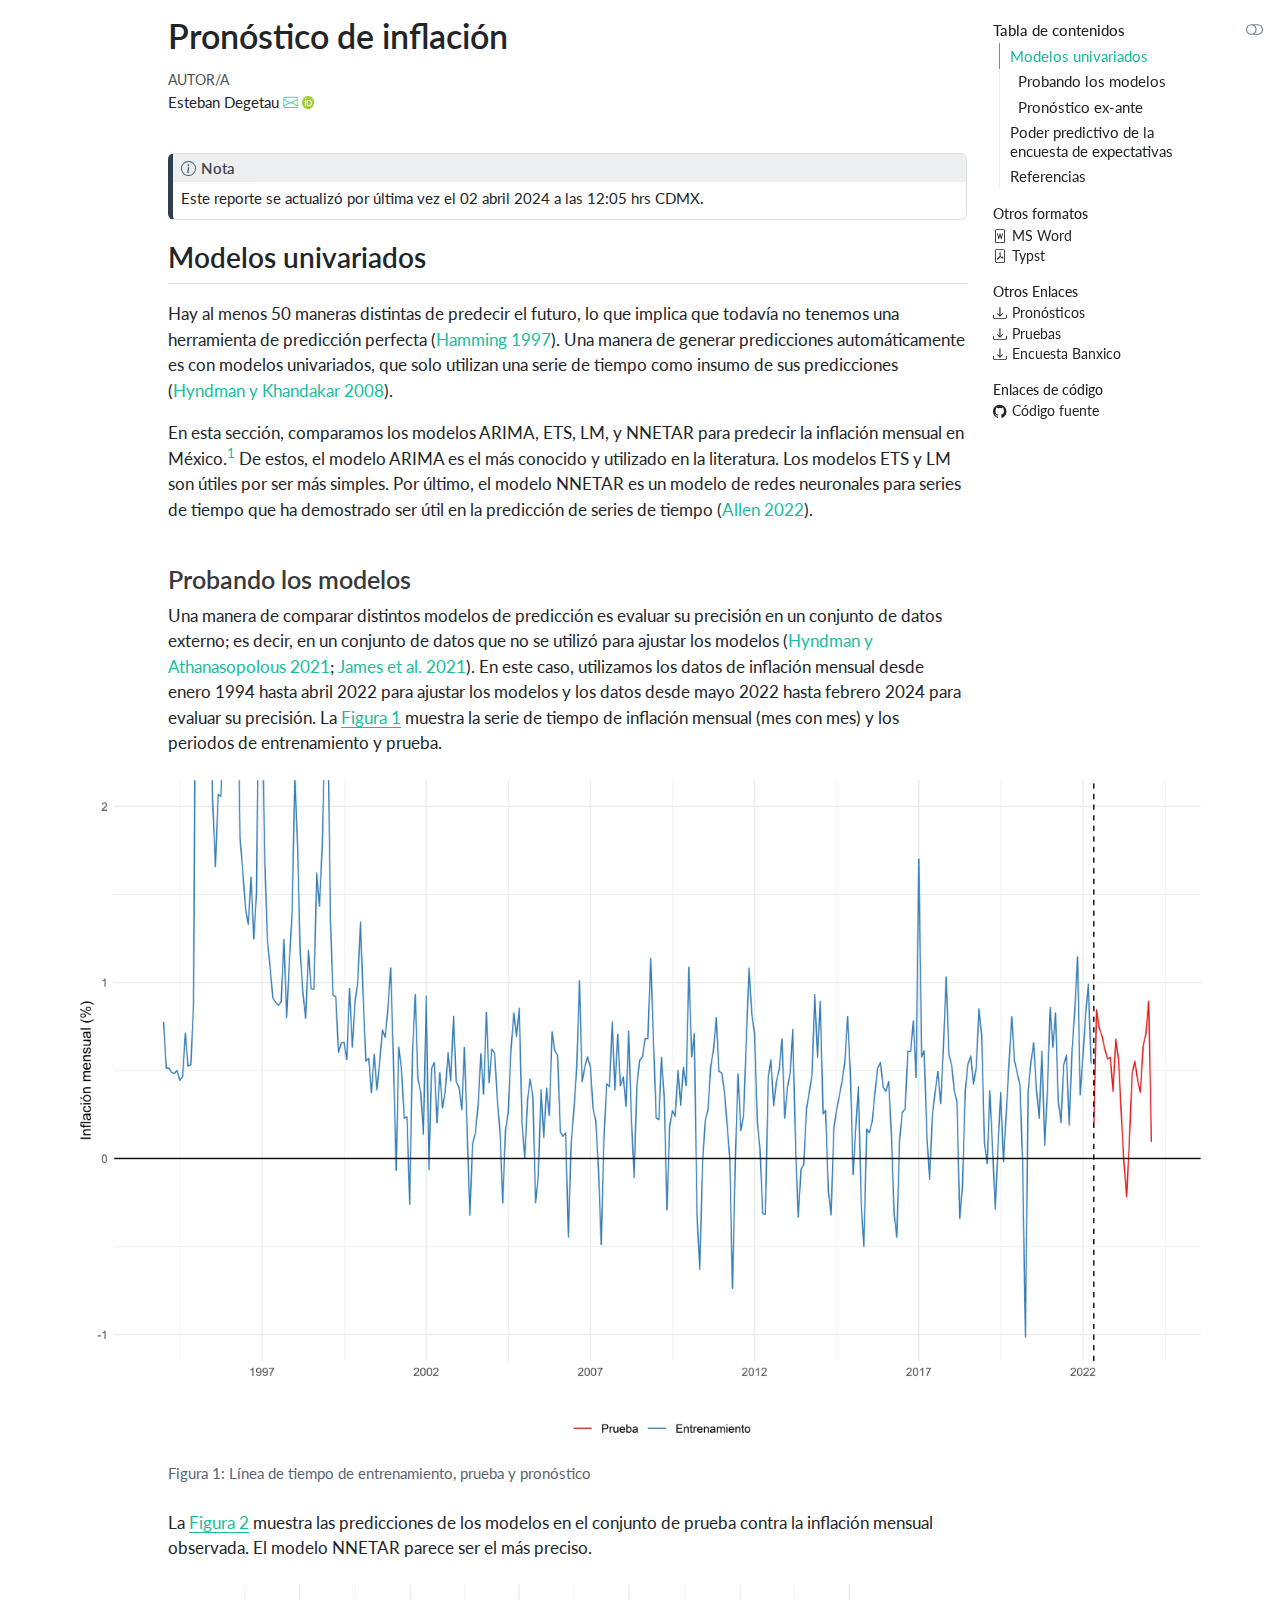
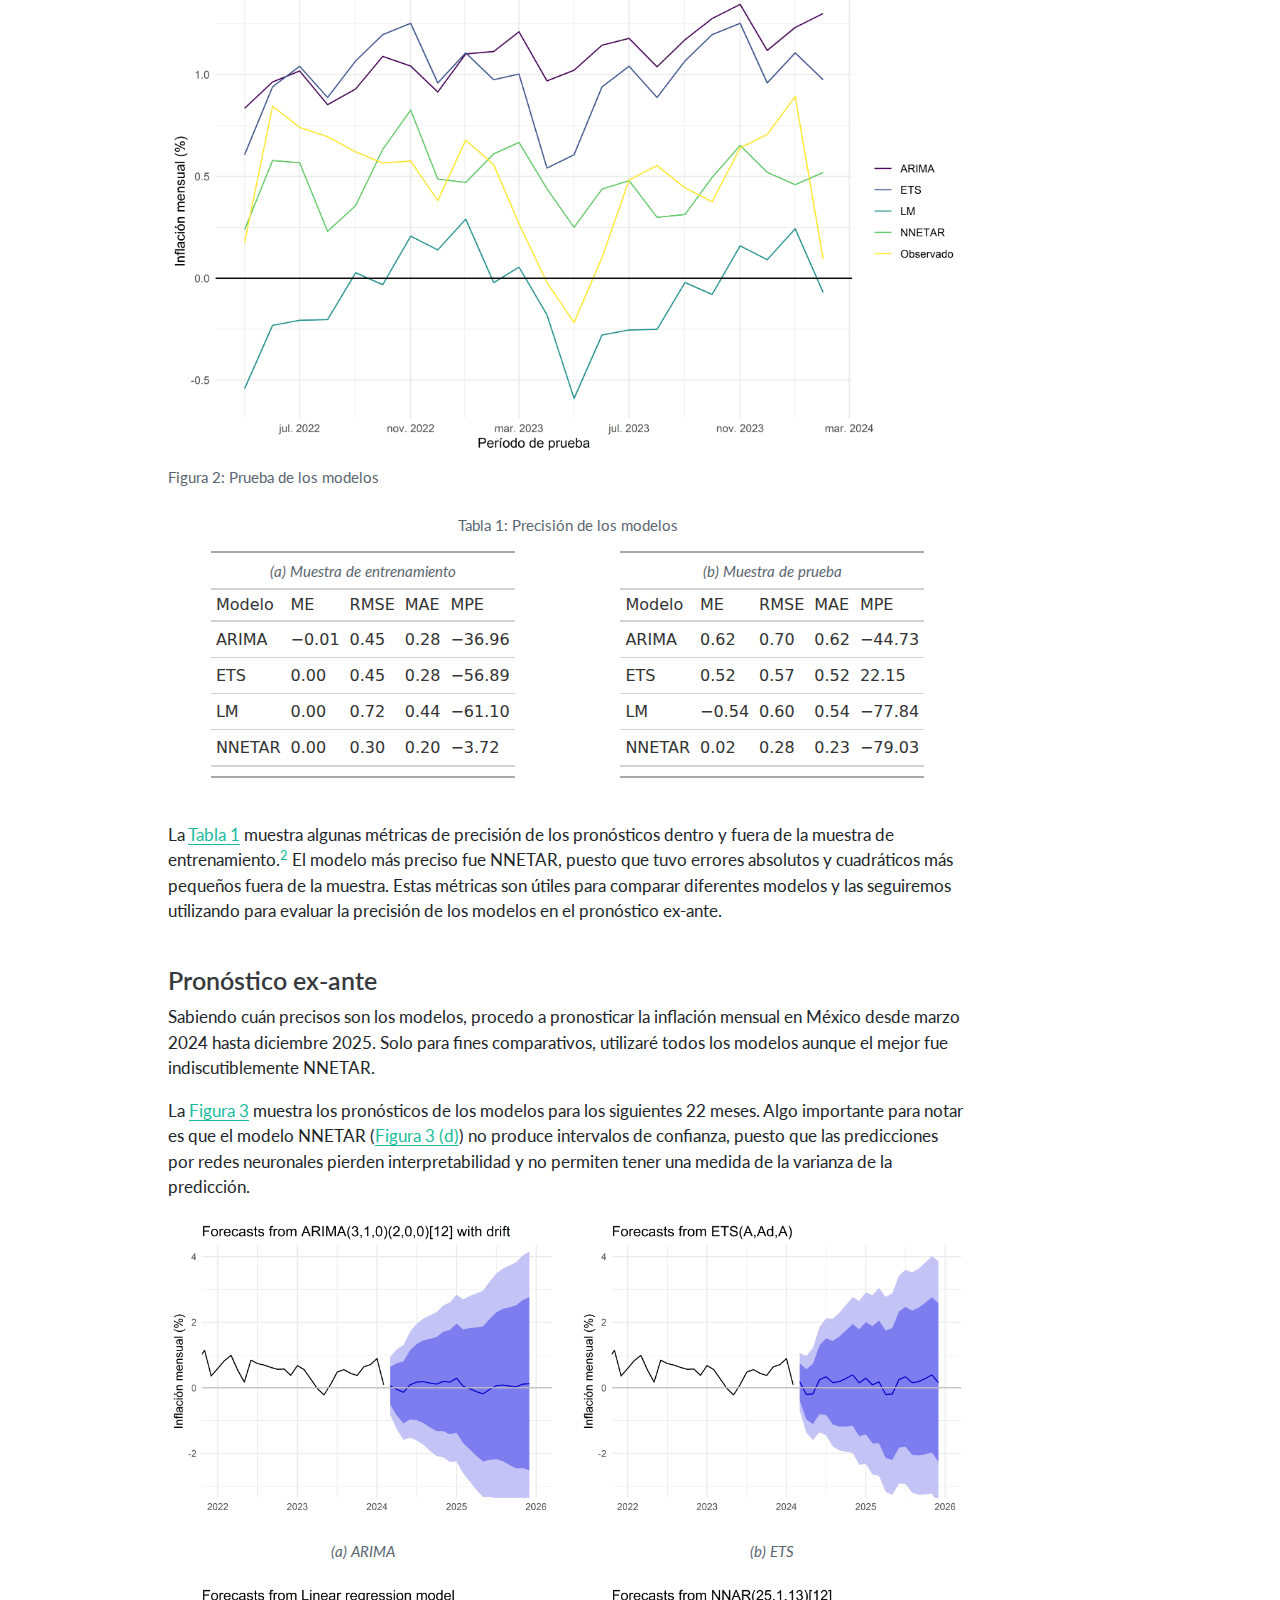
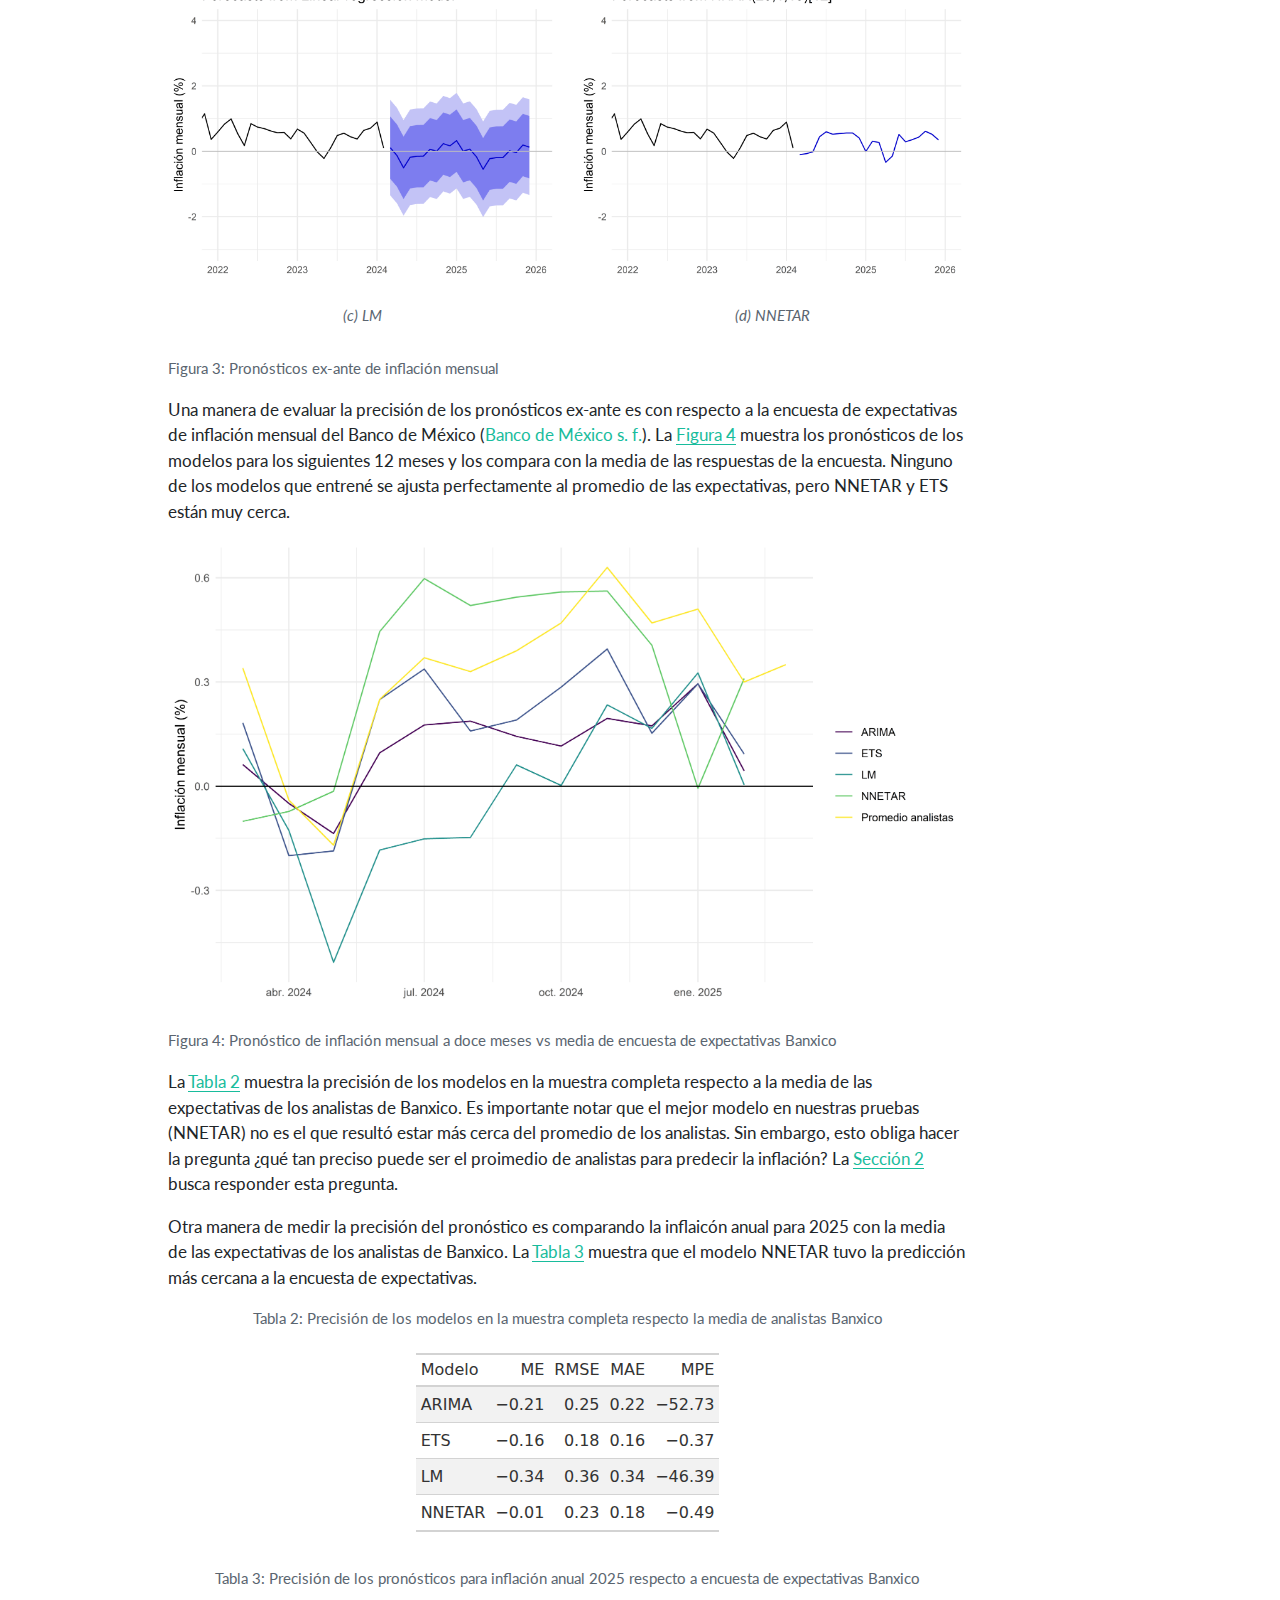
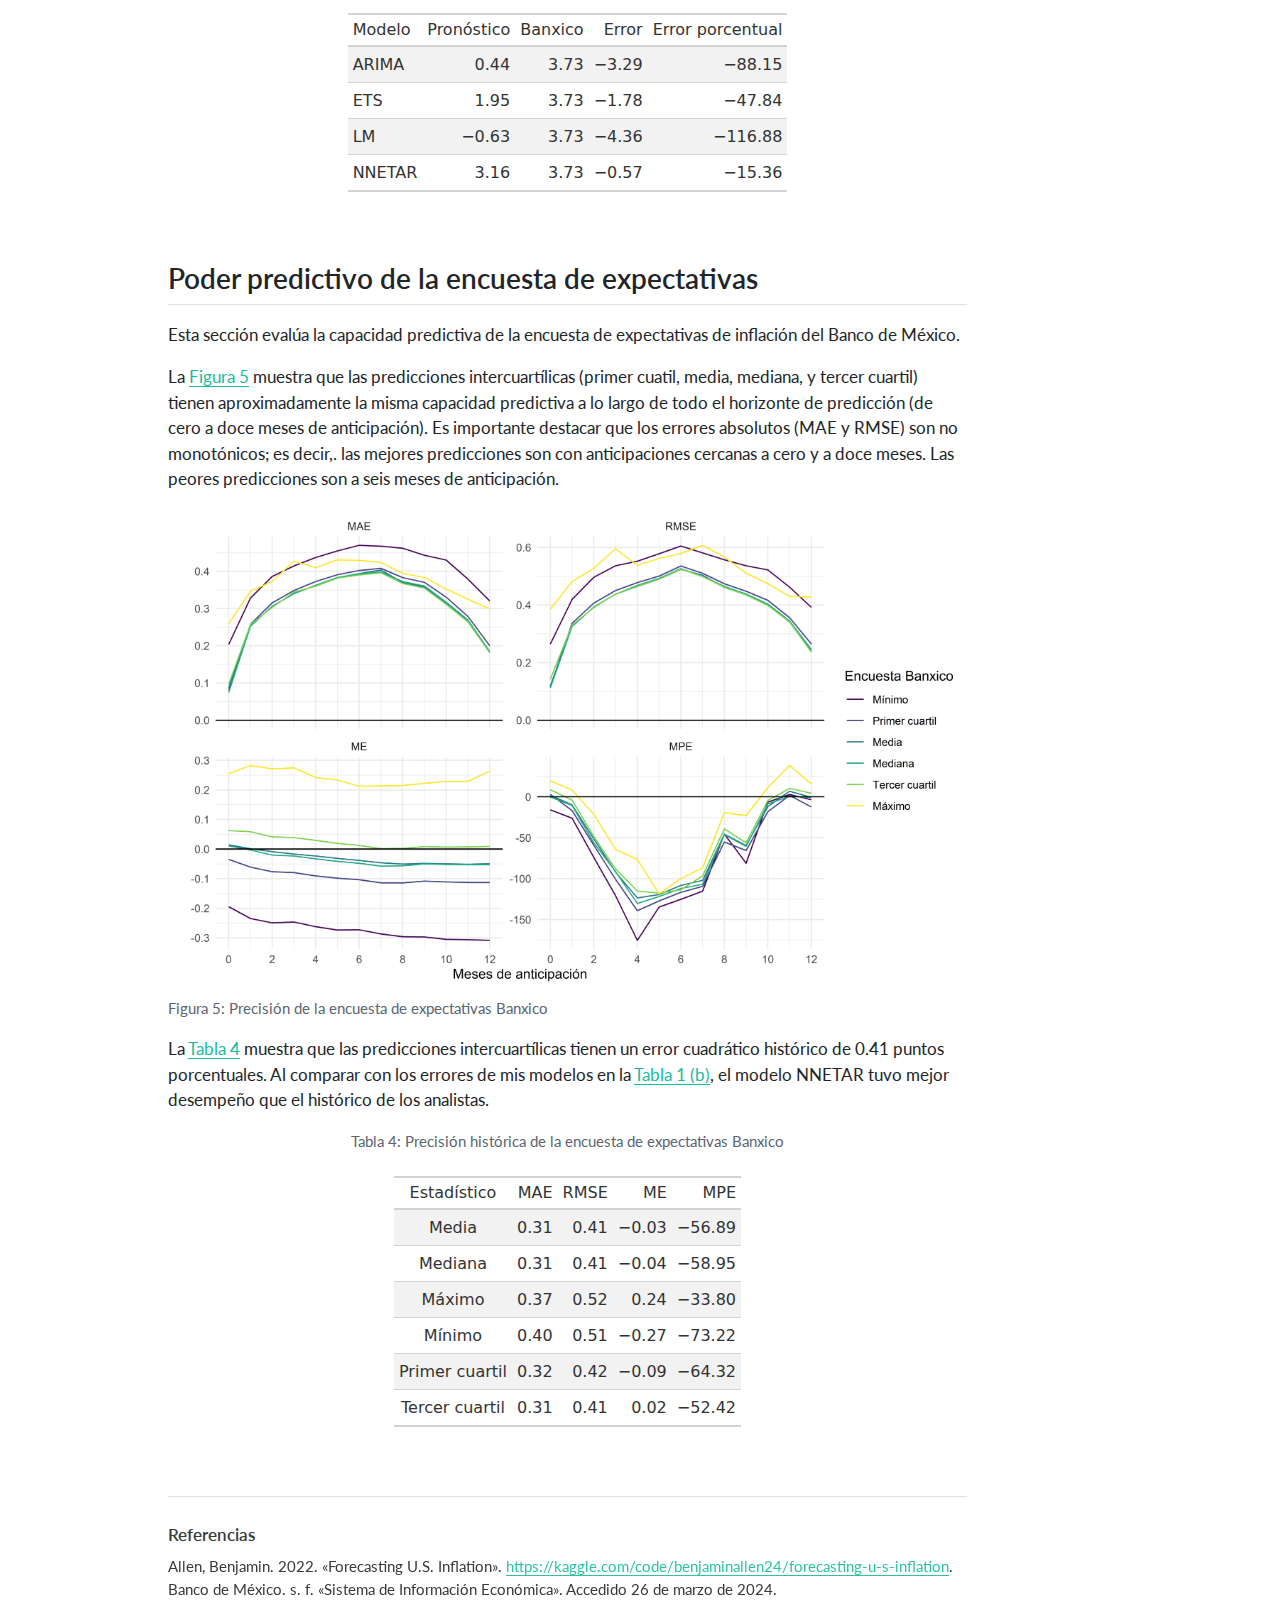
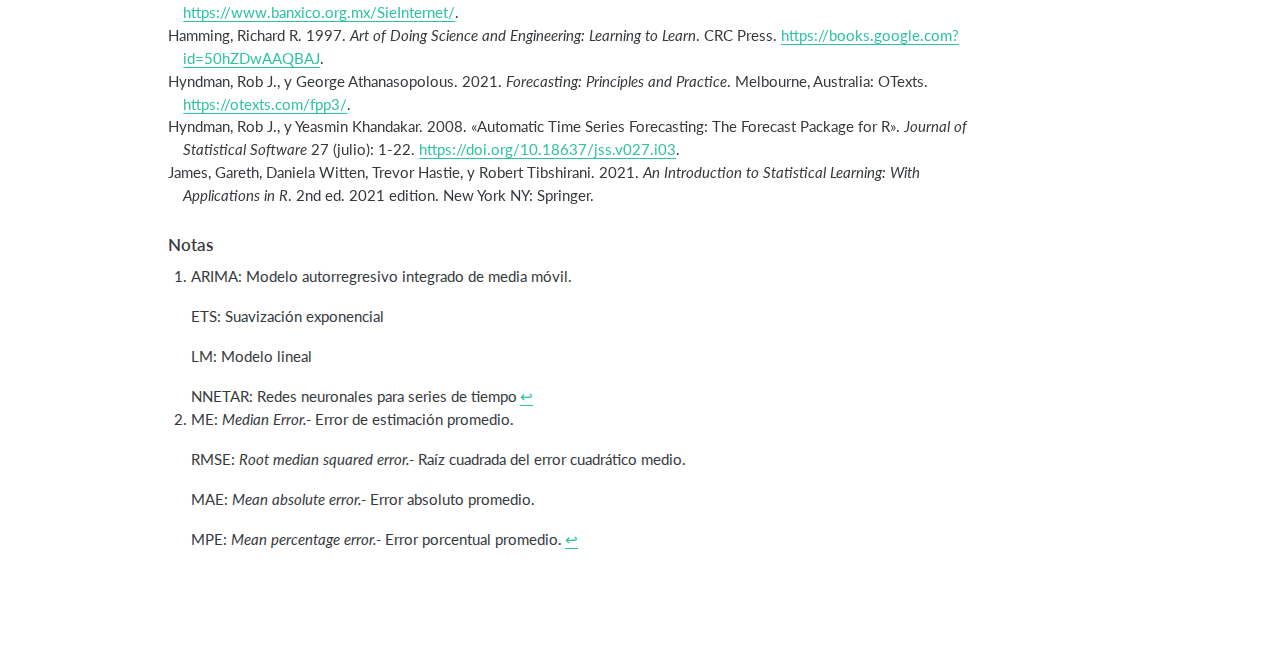
==== commit b124f6d7: "Added other formats" ====
--- a/monthly_forecast.html
+++ b/monthly_forecast.html
@@ -76,7 +76,7 @@
   <li><a href="#sec-survey" id="toc-sec-survey" class="nav-link" data-scroll-target="#sec-survey">Poder predictivo de la encuesta de expectativas</a></li>
   <li><a href="#referencias" id="toc-referencias" class="nav-link" data-scroll-target="#referencias">Referencias</a></li>
   </ul>
-<div class="quarto-other-links"><h2>Otros Enlaces</h2><ul><li><a href="data/forecasts.csv"><i class="bi bi-download"></i>Pronósticos</a></li><li><a href="data/tests.csv"><i class="bi bi-download"></i>Pruebas</a></li><li><a href="data/banxico_survey.csv"><i class="bi bi-download"></i>Encuesta Banxico</a></li></ul></div><div class="quarto-code-links"><h2>Enlaces de código</h2><ul><li><a href="https://github.com/estebandegetau/Inflation-Forecast"><i class="bi bi-github"></i>Código fuente</a></li></ul></div></nav>
+<div class="quarto-alternate-formats"><h2>Otros formatos</h2><ul><li><a href="monthly_forecast.docx"><i class="bi bi-file-word"></i>MS Word</a></li><li><a href="monthly_forecast.pdf"><i class="bi bi-file-pdf"></i>Typst</a></li></ul></div><div class="quarto-other-links"><h2>Otros Enlaces</h2><ul><li><a href="data/forecasts.csv"><i class="bi bi-download"></i>Pronósticos</a></li><li><a href="data/tests.csv"><i class="bi bi-download"></i>Pruebas</a></li><li><a href="data/banxico_survey.csv"><i class="bi bi-download"></i>Encuesta Banxico</a></li></ul></div><div class="quarto-code-links"><h2>Enlaces de código</h2><ul><li><a href="https://github.com/estebandegetau/Inflation-Forecast"><i class="bi bi-github"></i>Código fuente</a></li></ul></div></nav>
 </div>
 <main class="content page-columns page-full" id="quarto-document-content">
 
@@ -603,7 +603,7 @@
 }
 </style>
 
-<div id="tbl-comp-1" class="gt_table do-not-create-environment quarto-float anchored" data-quarto-disable-processing="false" data-quarto-postprocess="true" data-quarto-bootstrap="false">
+<div id="tbl-comp-1" class="gt_table do-not-create-environment quarto-float anchored" data-quarto-disable-processing="false" data-quarto-bootstrap="false" data-quarto-postprocess="true">
 <figure class="quarto-float quarto-subfloat-tbl figure">
 <figcaption class="quarto-float-caption-top quarto-subfloat-caption quarto-subfloat-tbl" id="tbl-comp-1-caption-0ceaefa1-69ba-4598-a22c-09a6ac19f8ca">
 (a) Muestra de entrenamiento
@@ -1098,7 +1098,7 @@
 }
 </style>
 
-<div id="tbl-comp-2" class="gt_table do-not-create-environment quarto-float anchored" data-quarto-disable-processing="false" data-quarto-postprocess="true" data-quarto-bootstrap="false">
+<div id="tbl-comp-2" class="gt_table do-not-create-environment quarto-float anchored" data-quarto-disable-processing="false" data-quarto-bootstrap="false" data-quarto-postprocess="true">
 <figure class="quarto-float quarto-subfloat-tbl figure">
 <figcaption class="quarto-float-caption-top quarto-subfloat-caption quarto-subfloat-tbl" id="tbl-comp-2-caption-0ceaefa1-69ba-4598-a22c-09a6ac19f8ca">
 (b) Muestra de prueba
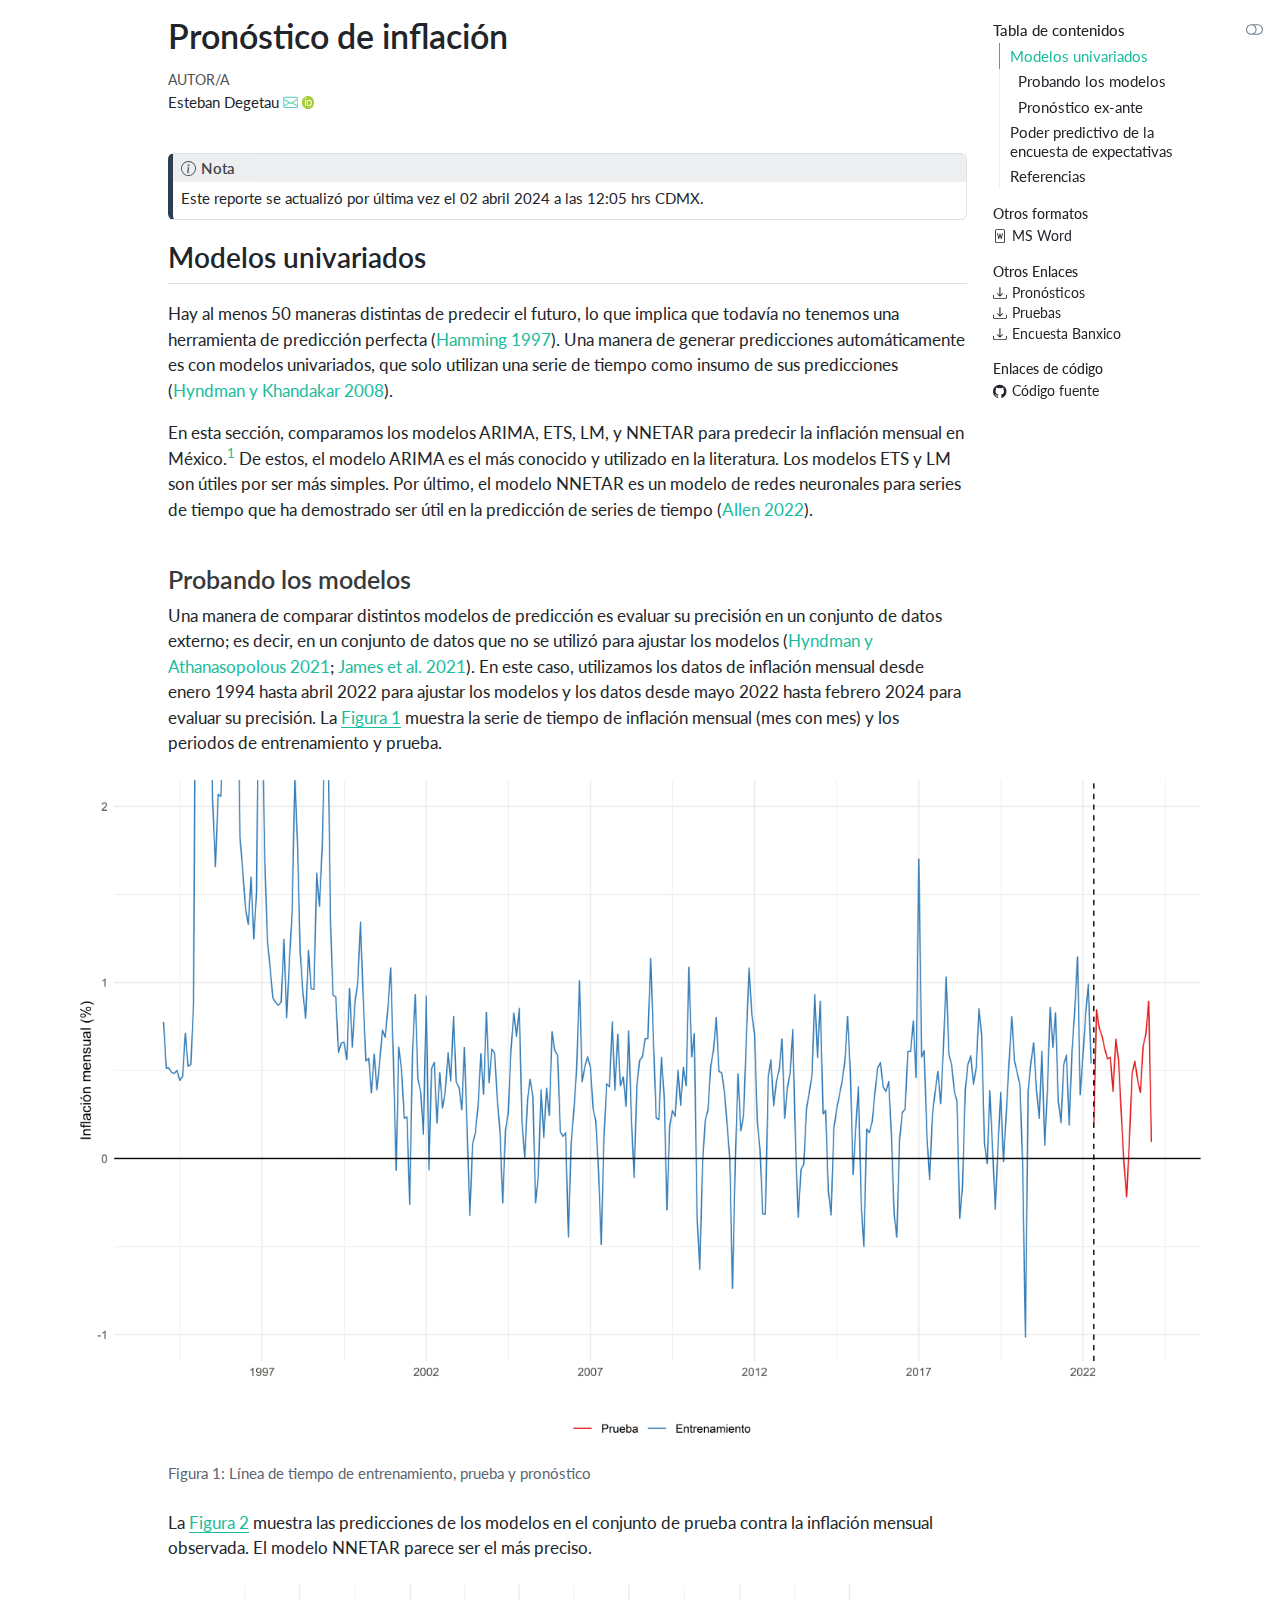
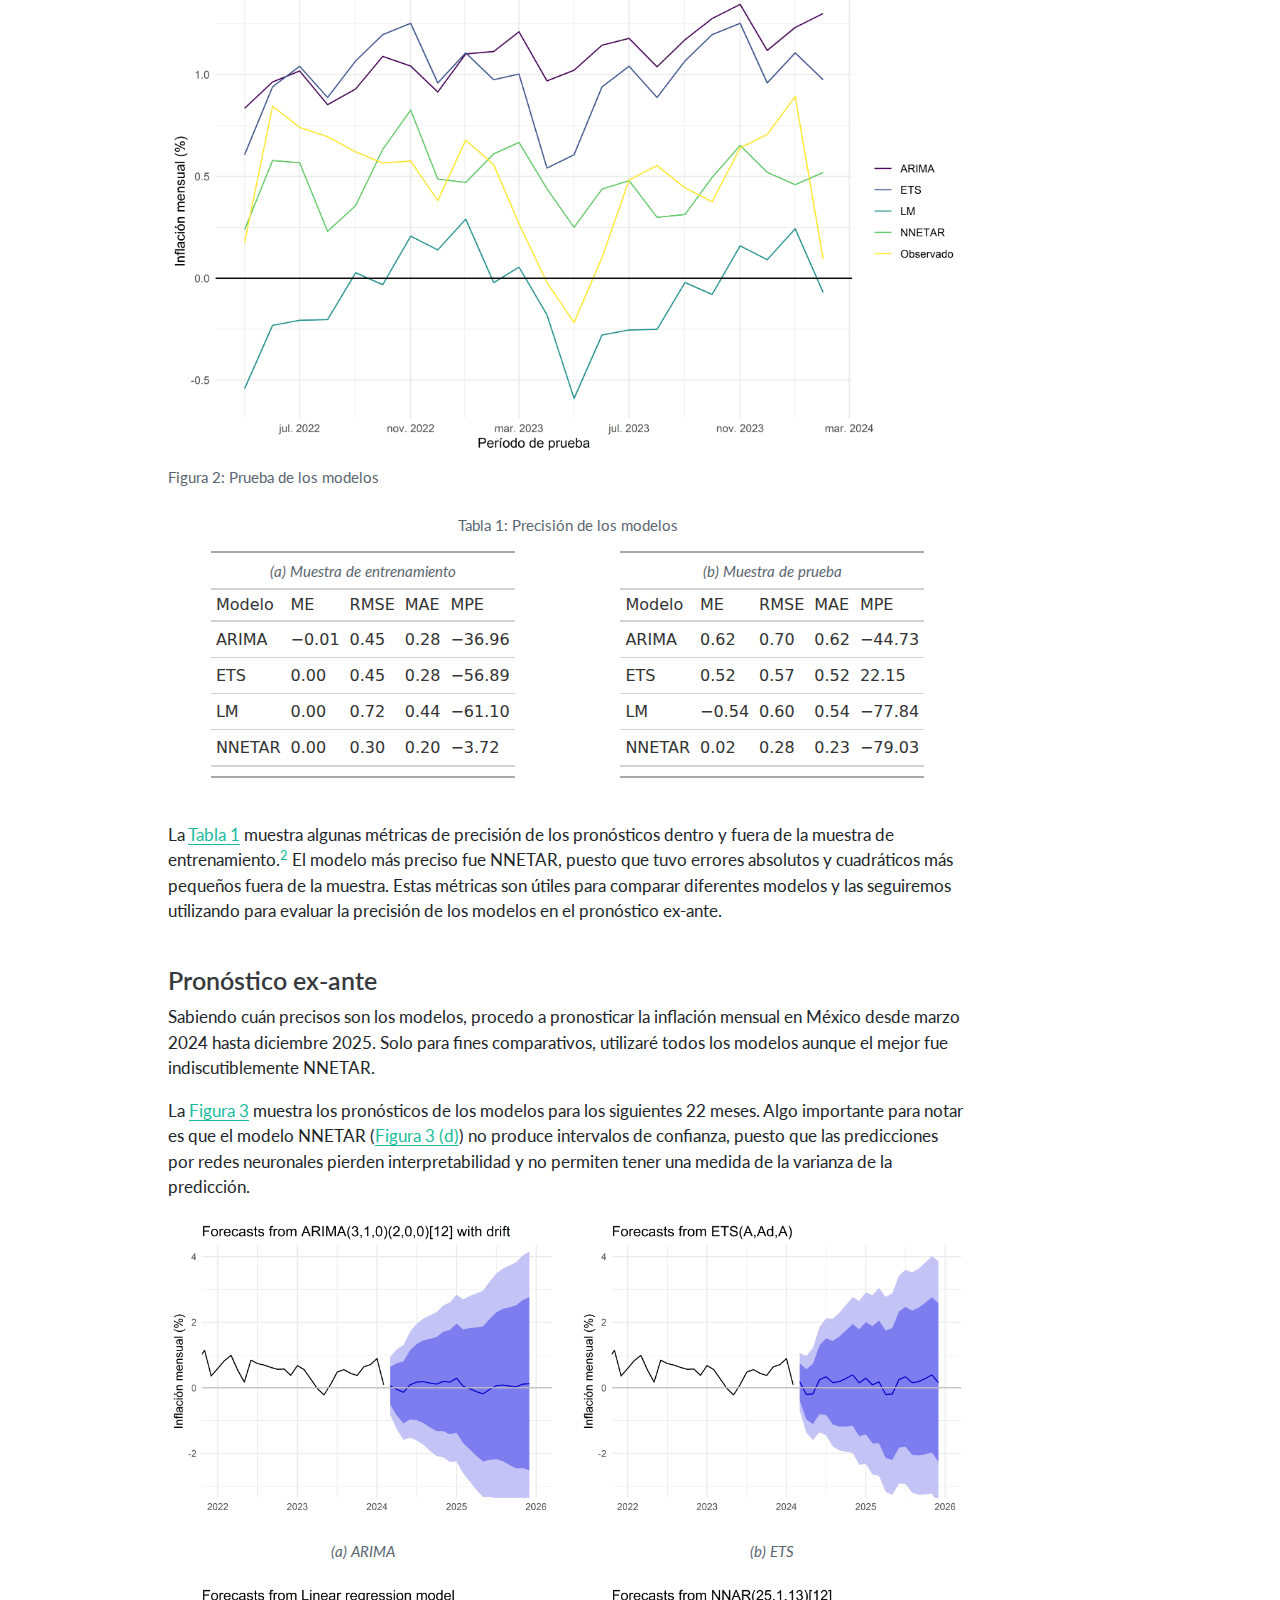
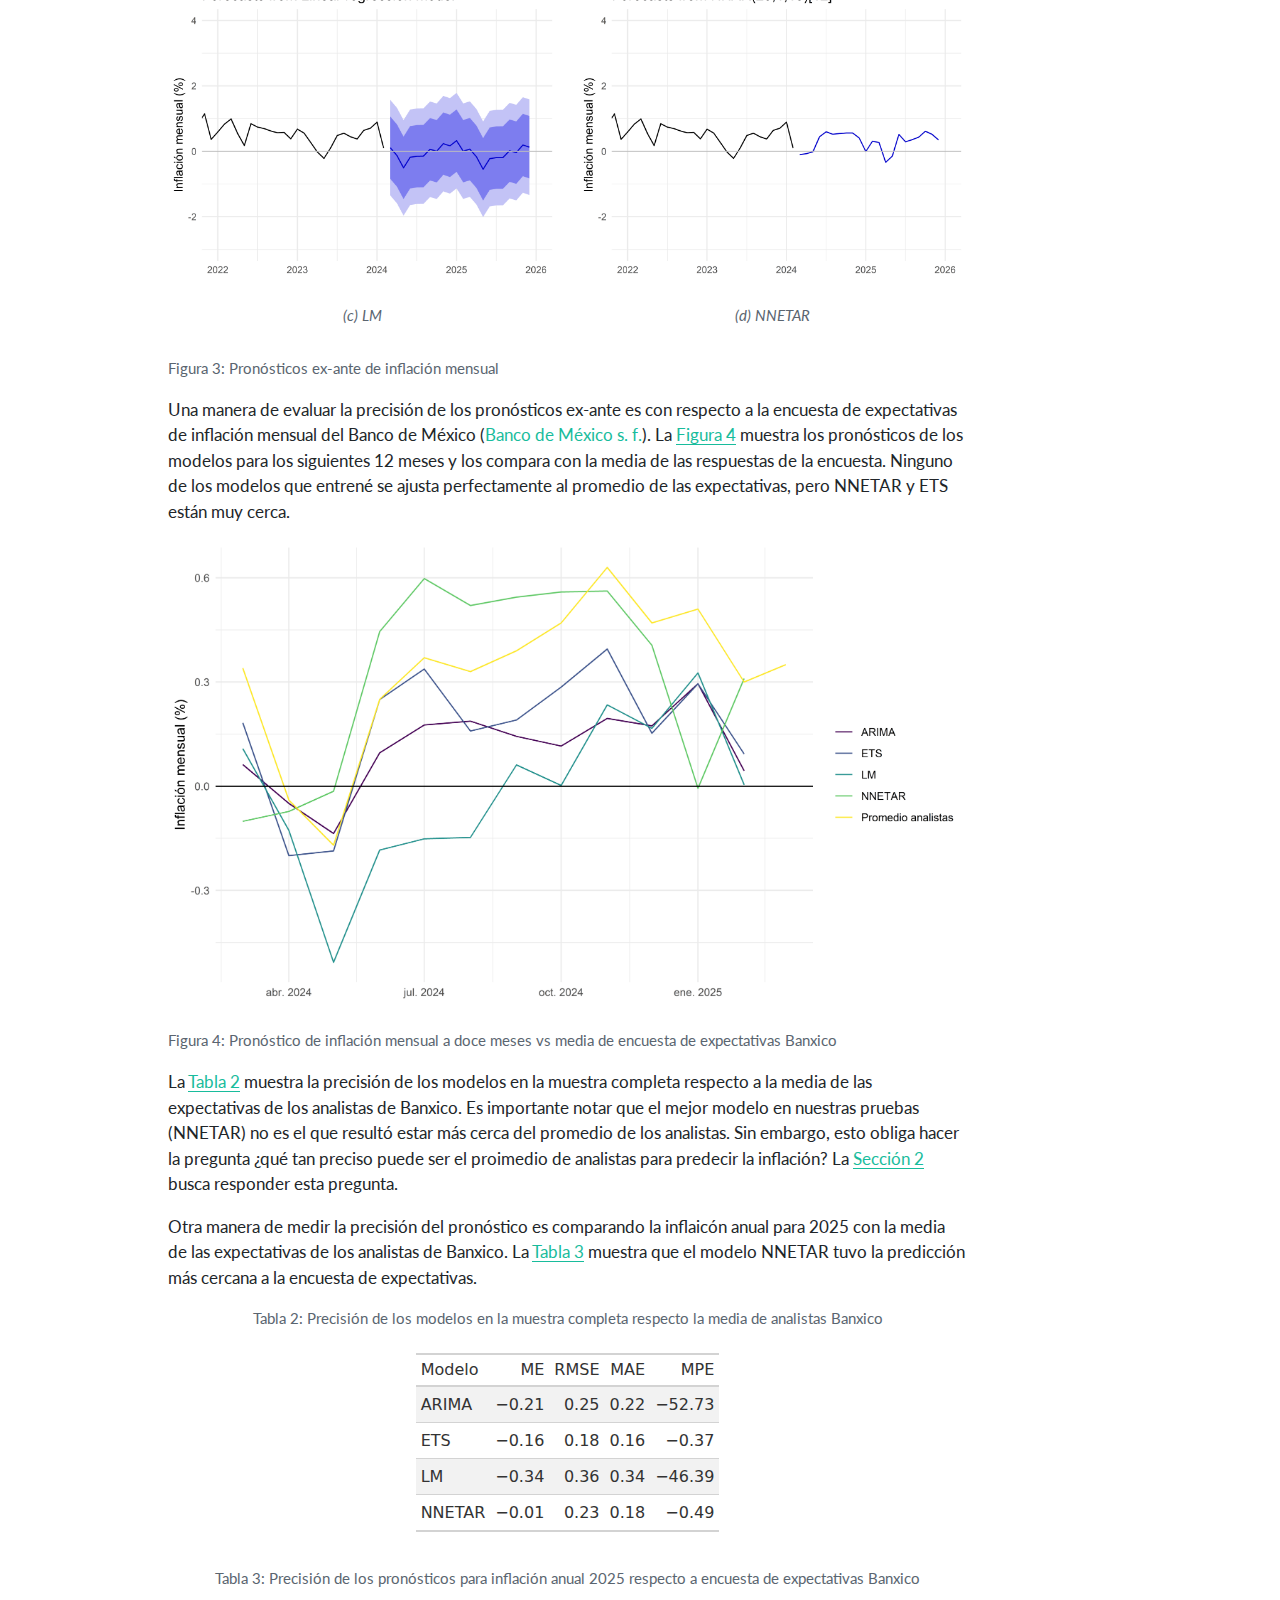
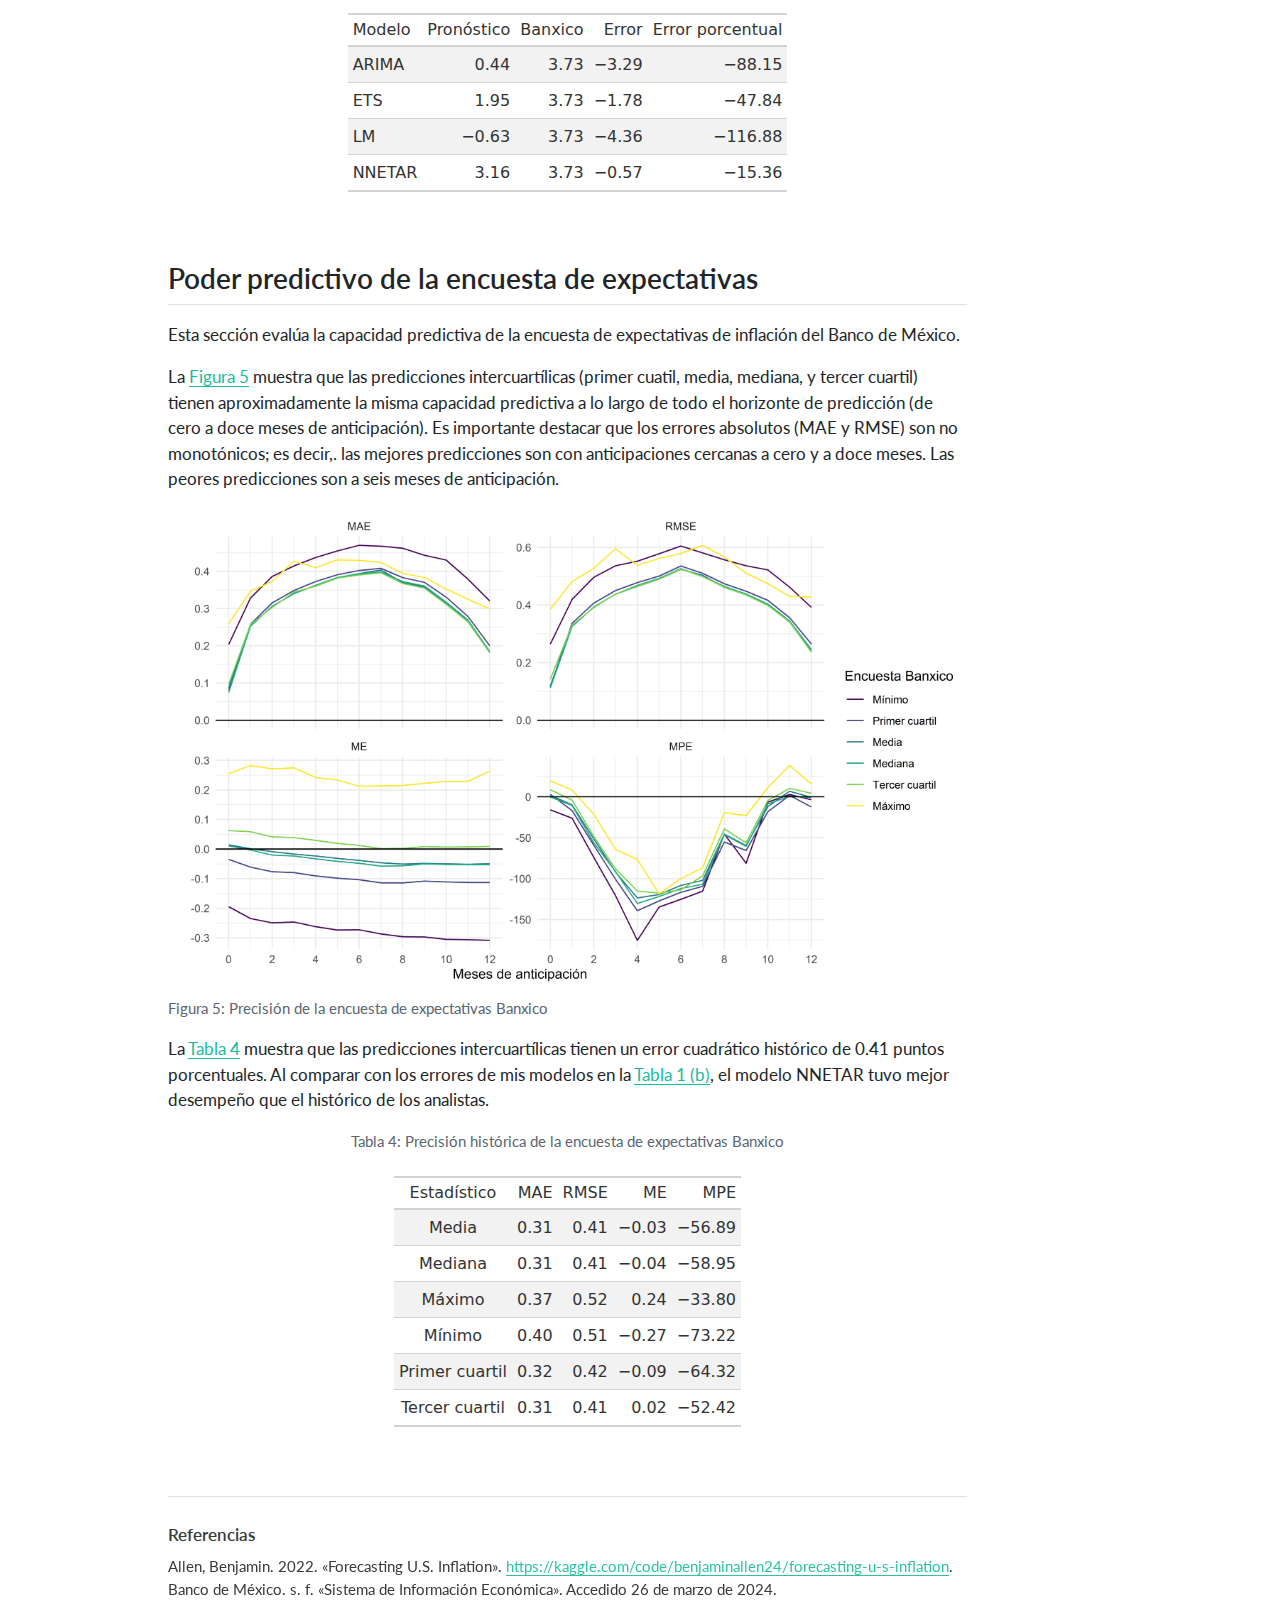
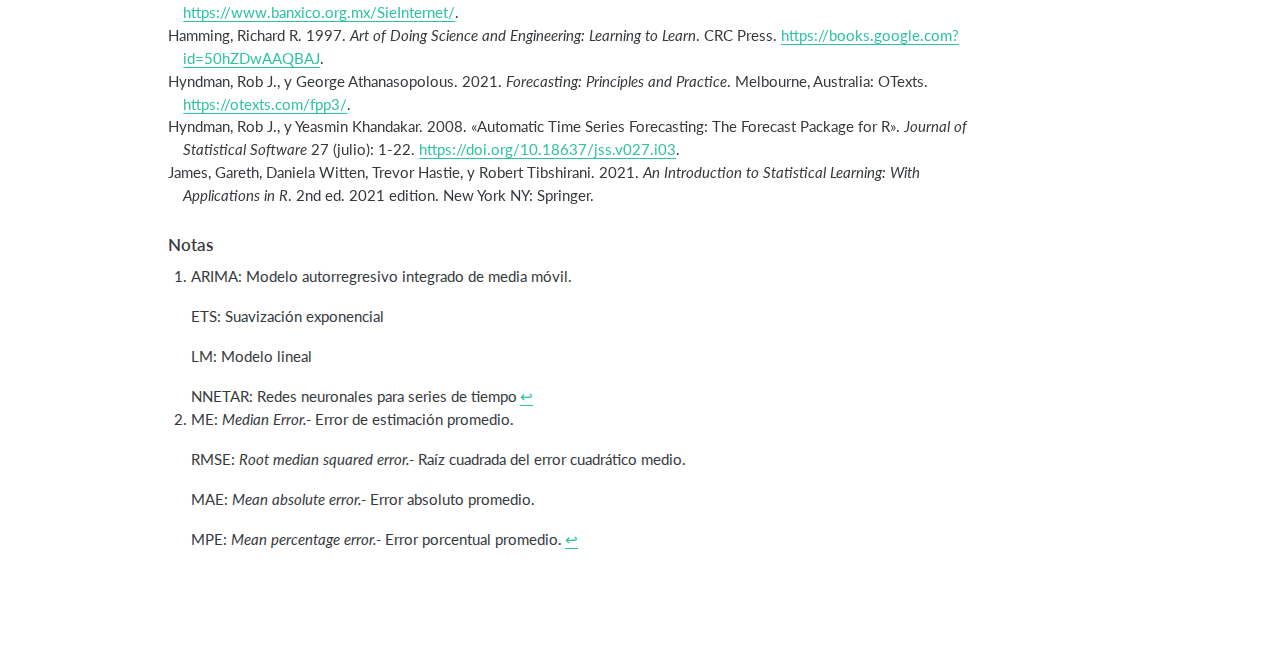
==== commit 77d2a5c4: "Built site for gh-pages" ====
--- a/monthly_forecast.html
+++ b/monthly_forecast.html
@@ -76,7 +76,7 @@
   <li><a href="#sec-survey" id="toc-sec-survey" class="nav-link" data-scroll-target="#sec-survey">Poder predictivo de la encuesta de expectativas</a></li>
   <li><a href="#referencias" id="toc-referencias" class="nav-link" data-scroll-target="#referencias">Referencias</a></li>
   </ul>
-<div class="quarto-alternate-formats"><h2>Otros formatos</h2><ul><li><a href="monthly_forecast.docx"><i class="bi bi-file-word"></i>MS Word</a></li><li><a href="monthly_forecast.pdf"><i class="bi bi-file-pdf"></i>Typst</a></li></ul></div><div class="quarto-other-links"><h2>Otros Enlaces</h2><ul><li><a href="data/forecasts.csv"><i class="bi bi-download"></i>Pronósticos</a></li><li><a href="data/tests.csv"><i class="bi bi-download"></i>Pruebas</a></li><li><a href="data/banxico_survey.csv"><i class="bi bi-download"></i>Encuesta Banxico</a></li></ul></div><div class="quarto-code-links"><h2>Enlaces de código</h2><ul><li><a href="https://github.com/estebandegetau/Inflation-Forecast"><i class="bi bi-github"></i>Código fuente</a></li></ul></div></nav>
+<div class="quarto-alternate-formats"><h2>Otros formatos</h2><ul><li><a href="monthly_forecast.docx"><i class="bi bi-file-word"></i>MS Word</a></li></ul></div><div class="quarto-other-links"><h2>Otros Enlaces</h2><ul><li><a href="data/forecasts.csv"><i class="bi bi-download"></i>Pronósticos</a></li><li><a href="data/tests.csv"><i class="bi bi-download"></i>Pruebas</a></li><li><a href="data/banxico_survey.csv"><i class="bi bi-download"></i>Encuesta Banxico</a></li></ul></div><div class="quarto-code-links"><h2>Enlaces de código</h2><ul><li><a href="https://github.com/estebandegetau/Inflation-Forecast"><i class="bi bi-github"></i>Código fuente</a></li></ul></div></nav>
 </div>
 <main class="content page-columns page-full" id="quarto-document-content">
 
@@ -603,7 +603,7 @@
 }
 </style>
 
-<div id="tbl-comp-1" class="gt_table do-not-create-environment quarto-float anchored" data-quarto-disable-processing="false" data-quarto-bootstrap="false" data-quarto-postprocess="true">
+<div id="tbl-comp-1" class="gt_table do-not-create-environment quarto-float anchored" data-quarto-bootstrap="false" data-quarto-postprocess="true" data-quarto-disable-processing="false">
 <figure class="quarto-float quarto-subfloat-tbl figure">
 <figcaption class="quarto-float-caption-top quarto-subfloat-caption quarto-subfloat-tbl" id="tbl-comp-1-caption-0ceaefa1-69ba-4598-a22c-09a6ac19f8ca">
 (a) Muestra de entrenamiento
@@ -1098,7 +1098,7 @@
 }
 </style>
 
-<div id="tbl-comp-2" class="gt_table do-not-create-environment quarto-float anchored" data-quarto-disable-processing="false" data-quarto-bootstrap="false" data-quarto-postprocess="true">
+<div id="tbl-comp-2" class="gt_table do-not-create-environment quarto-float anchored" data-quarto-bootstrap="false" data-quarto-postprocess="true" data-quarto-disable-processing="false">
 <figure class="quarto-float quarto-subfloat-tbl figure">
 <figcaption class="quarto-float-caption-top quarto-subfloat-caption quarto-subfloat-tbl" id="tbl-comp-2-caption-0ceaefa1-69ba-4598-a22c-09a6ac19f8ca">
 (b) Muestra de prueba
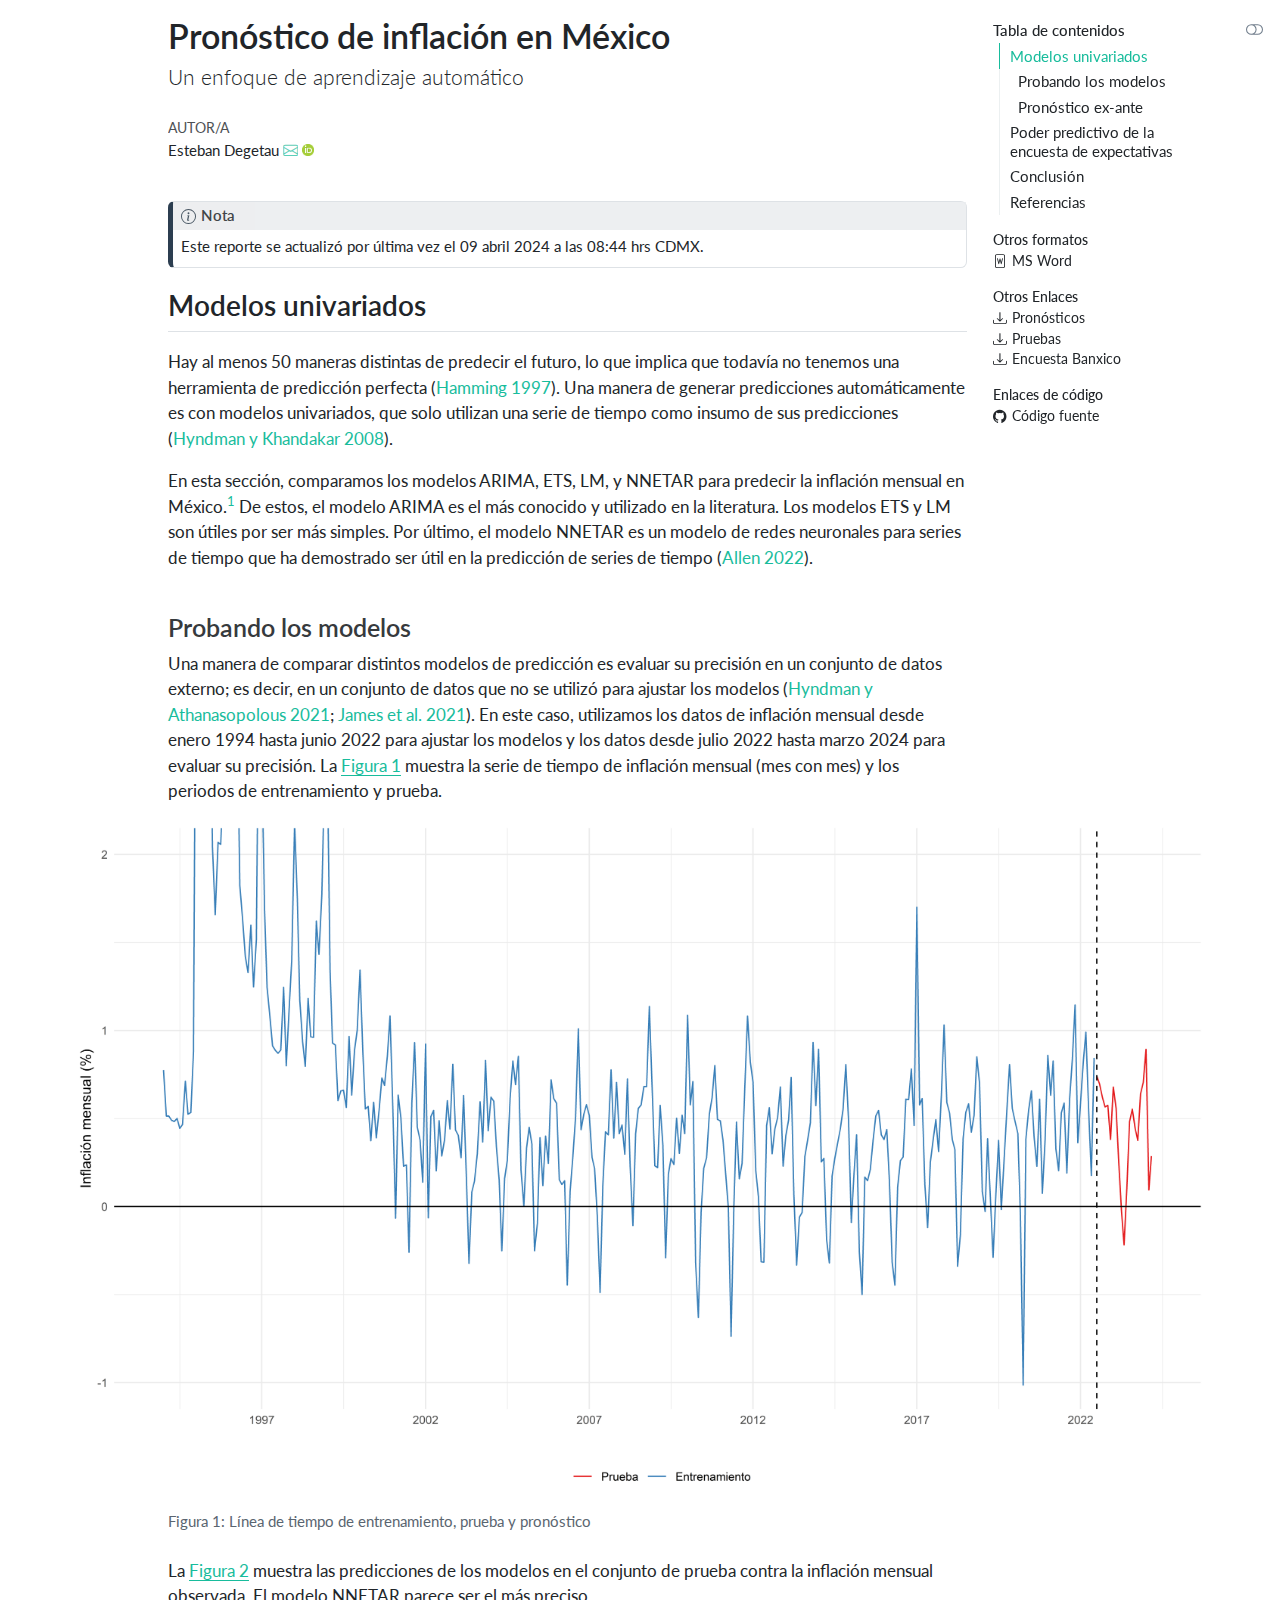
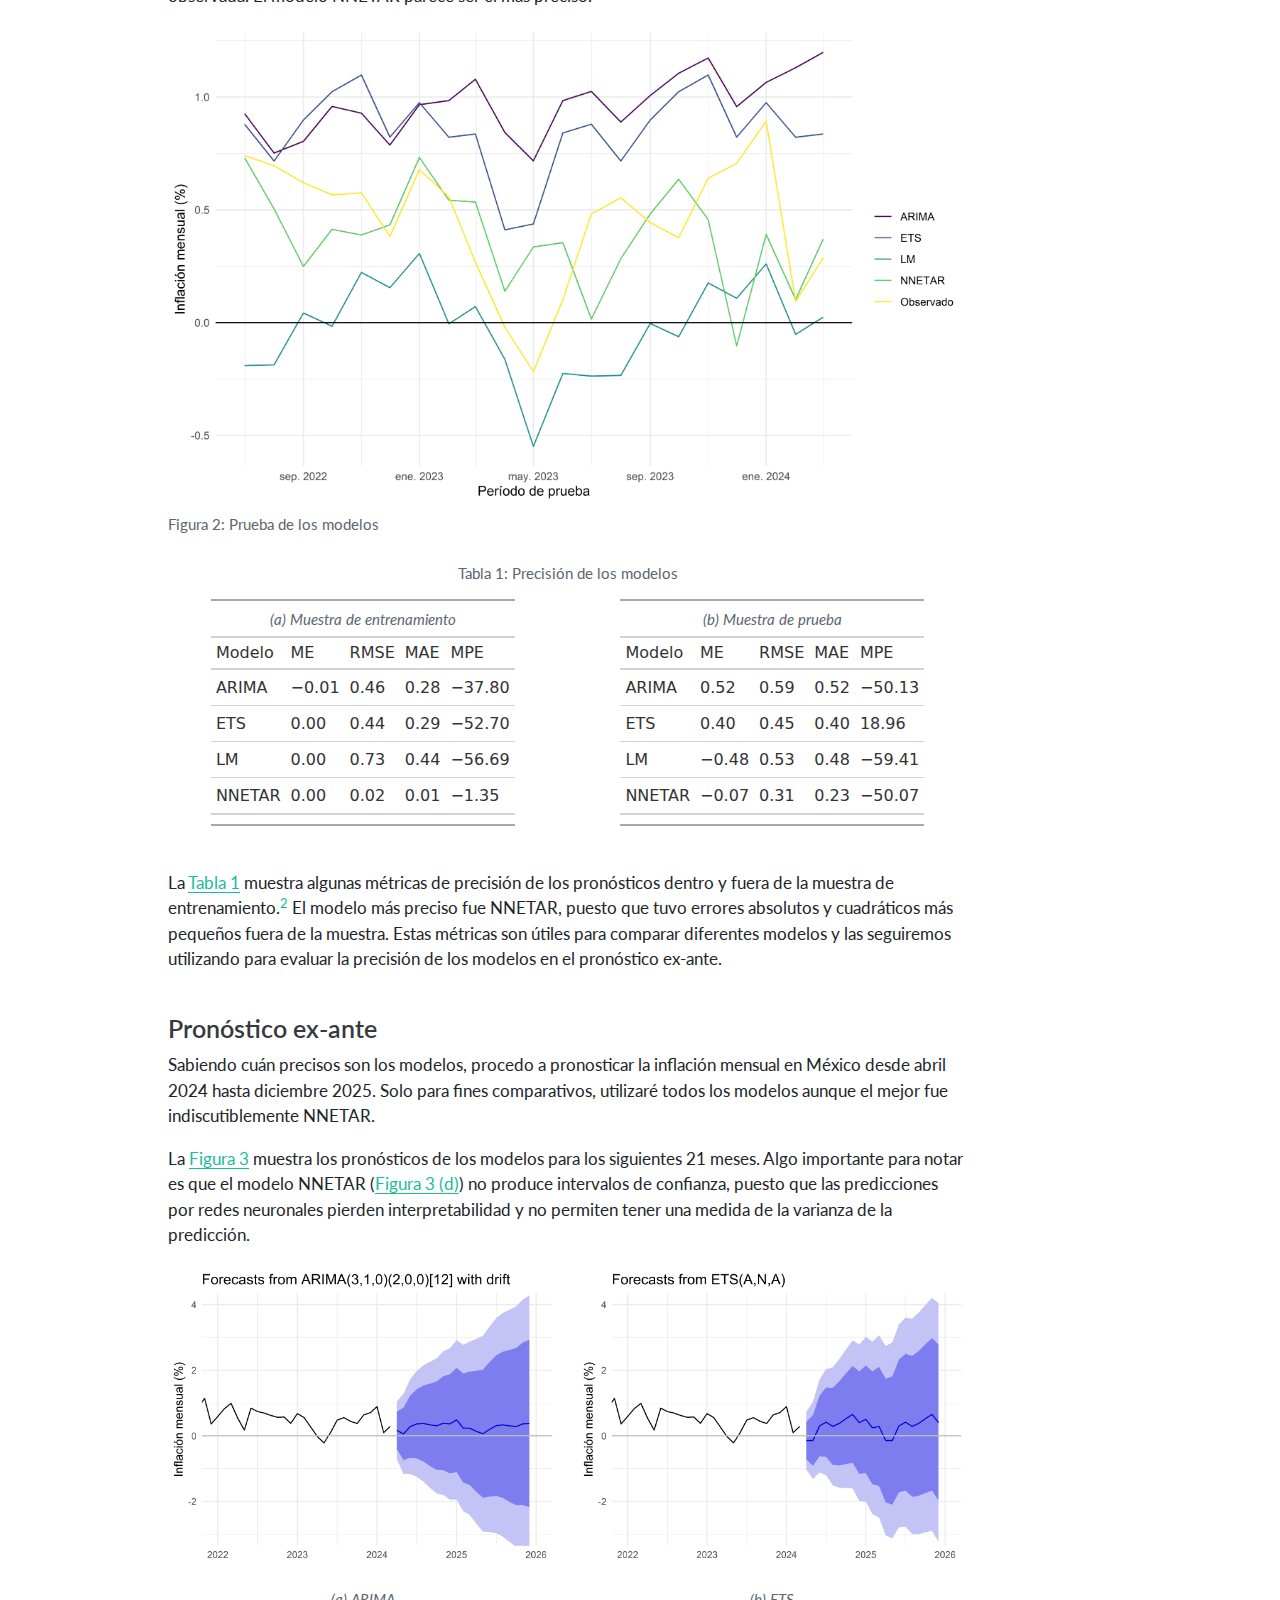
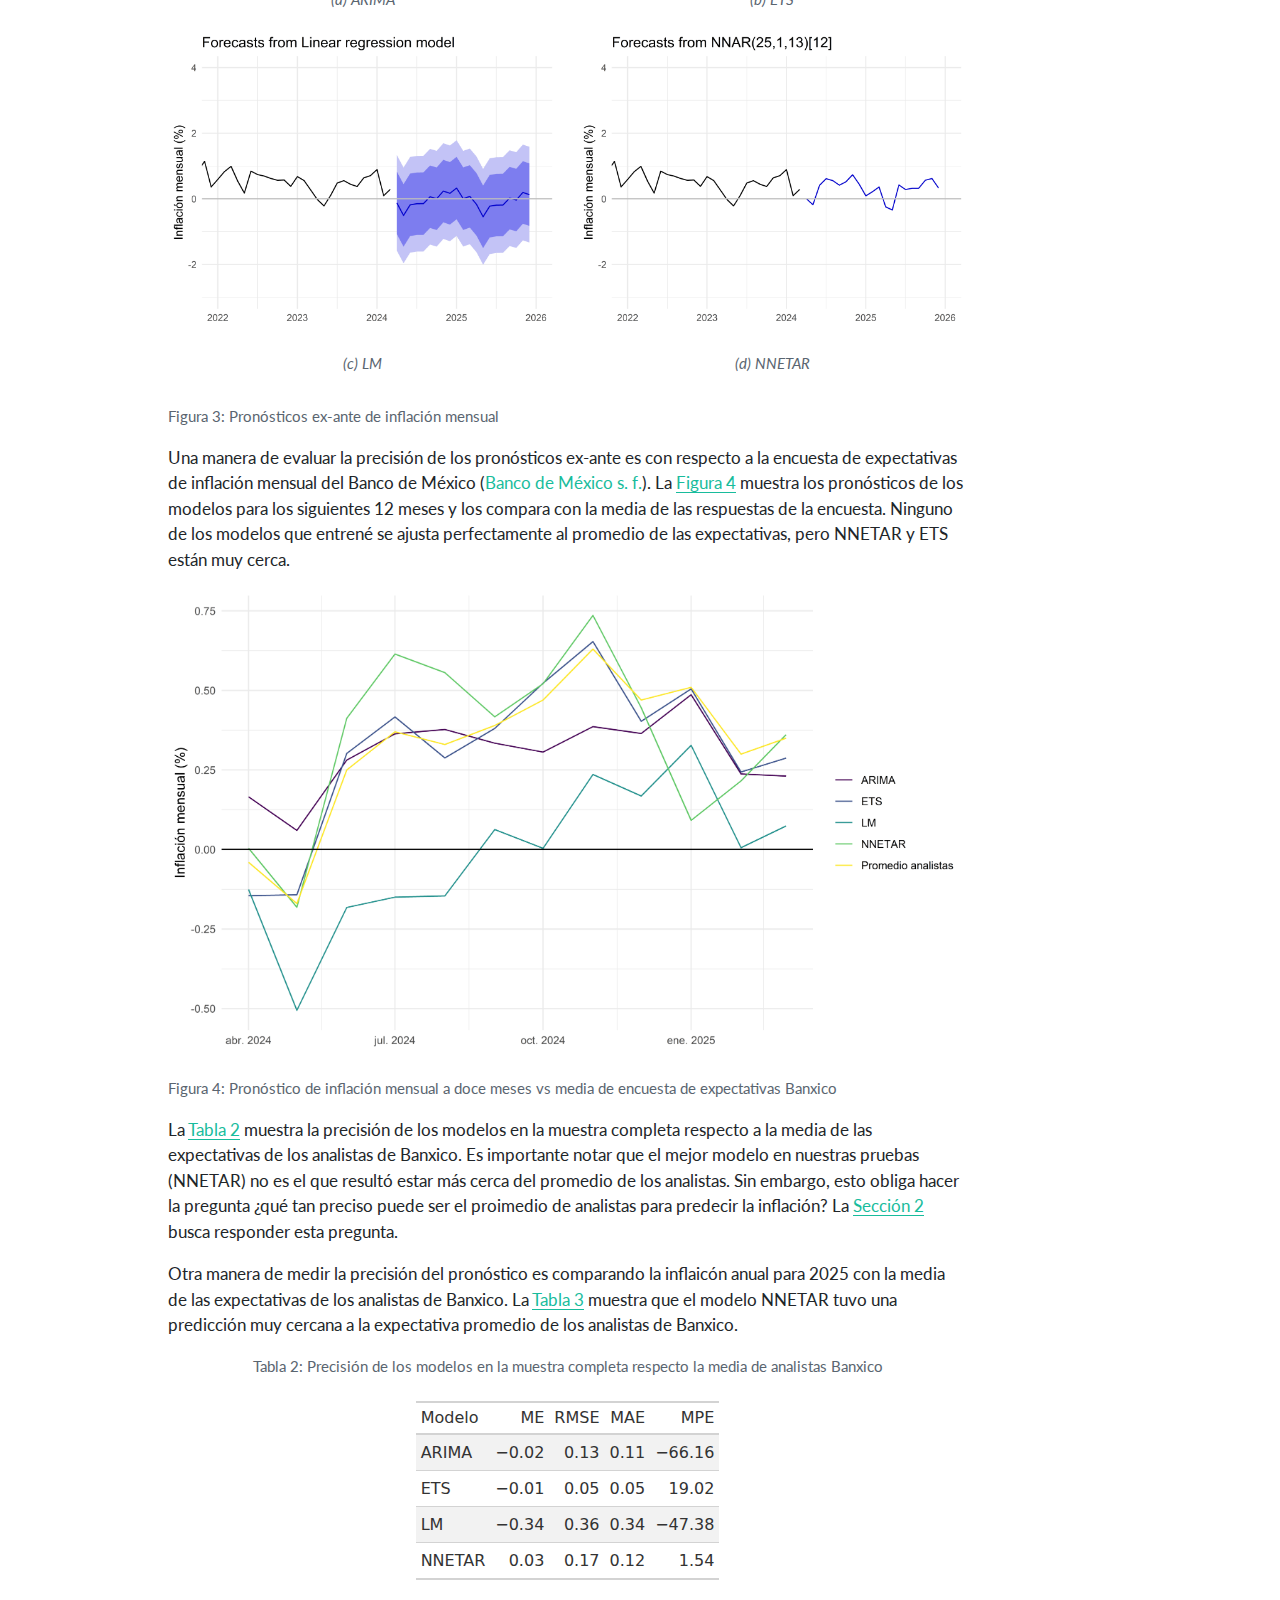
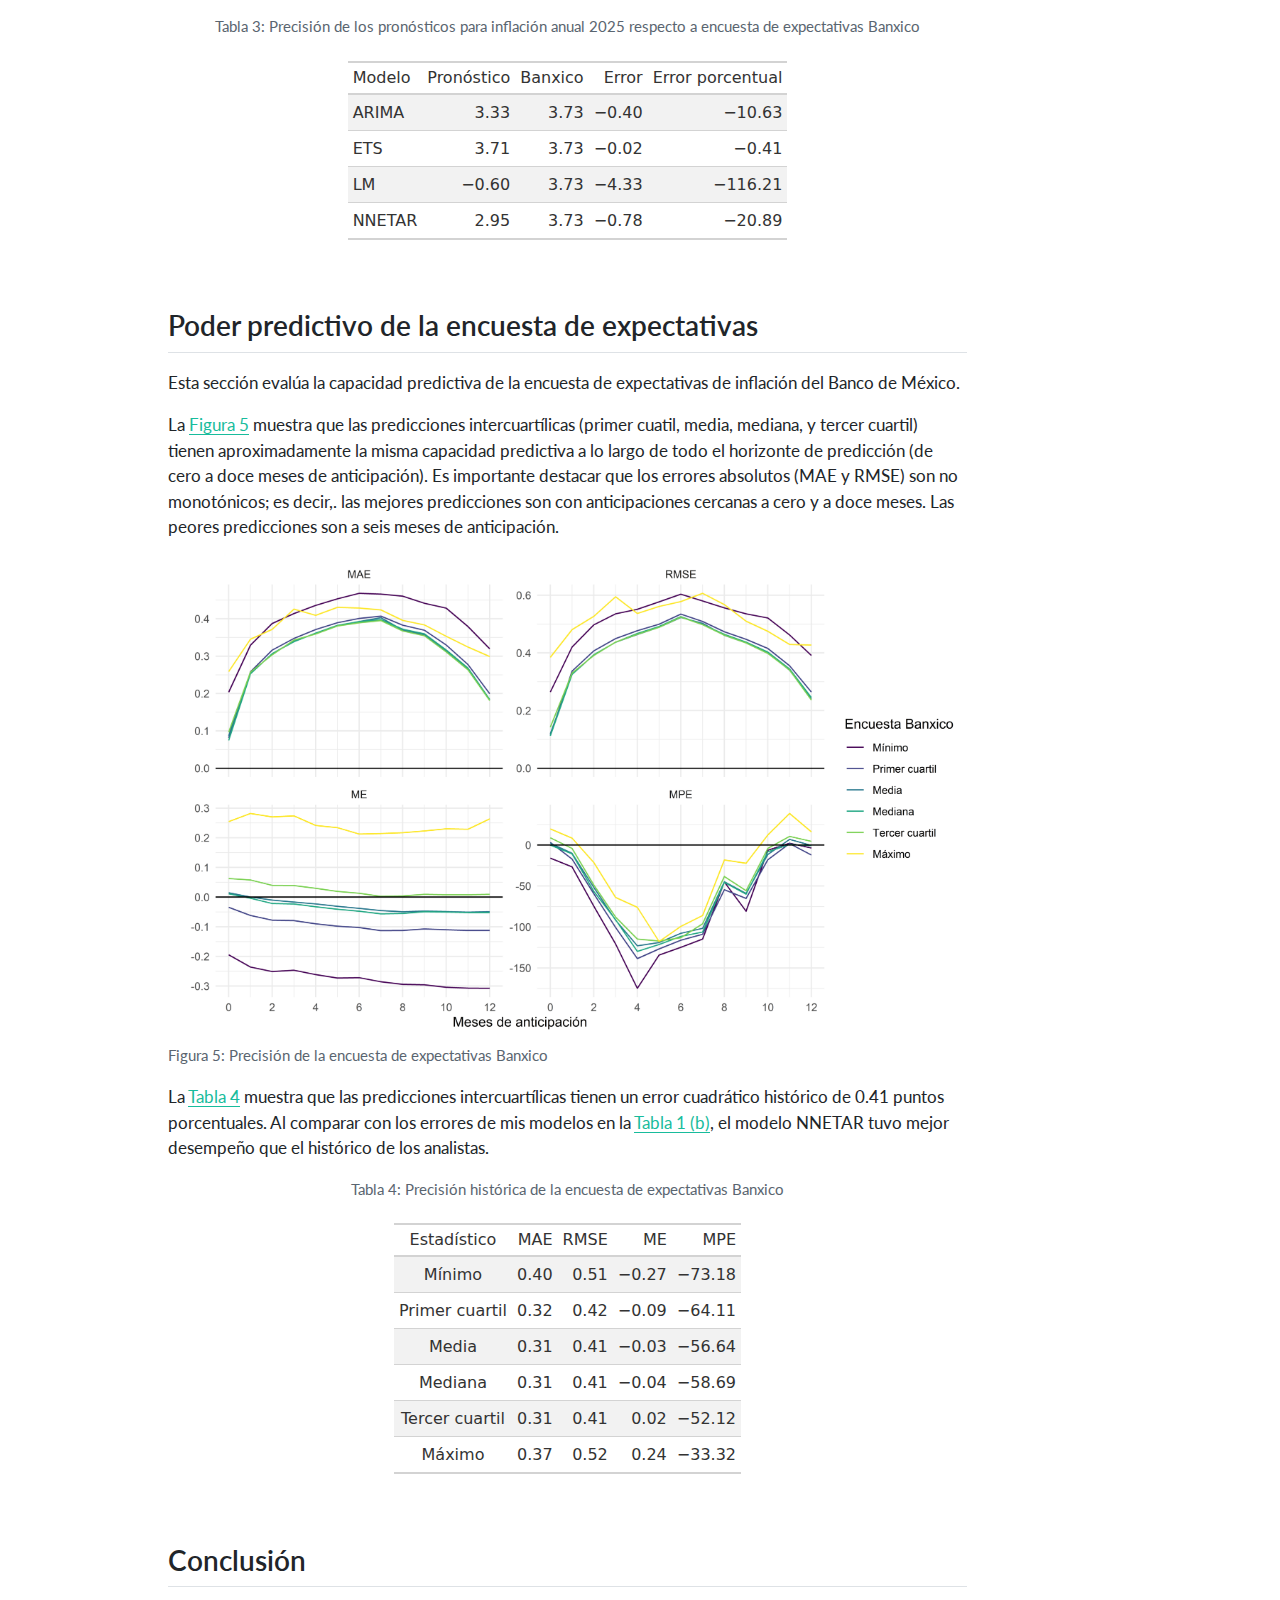
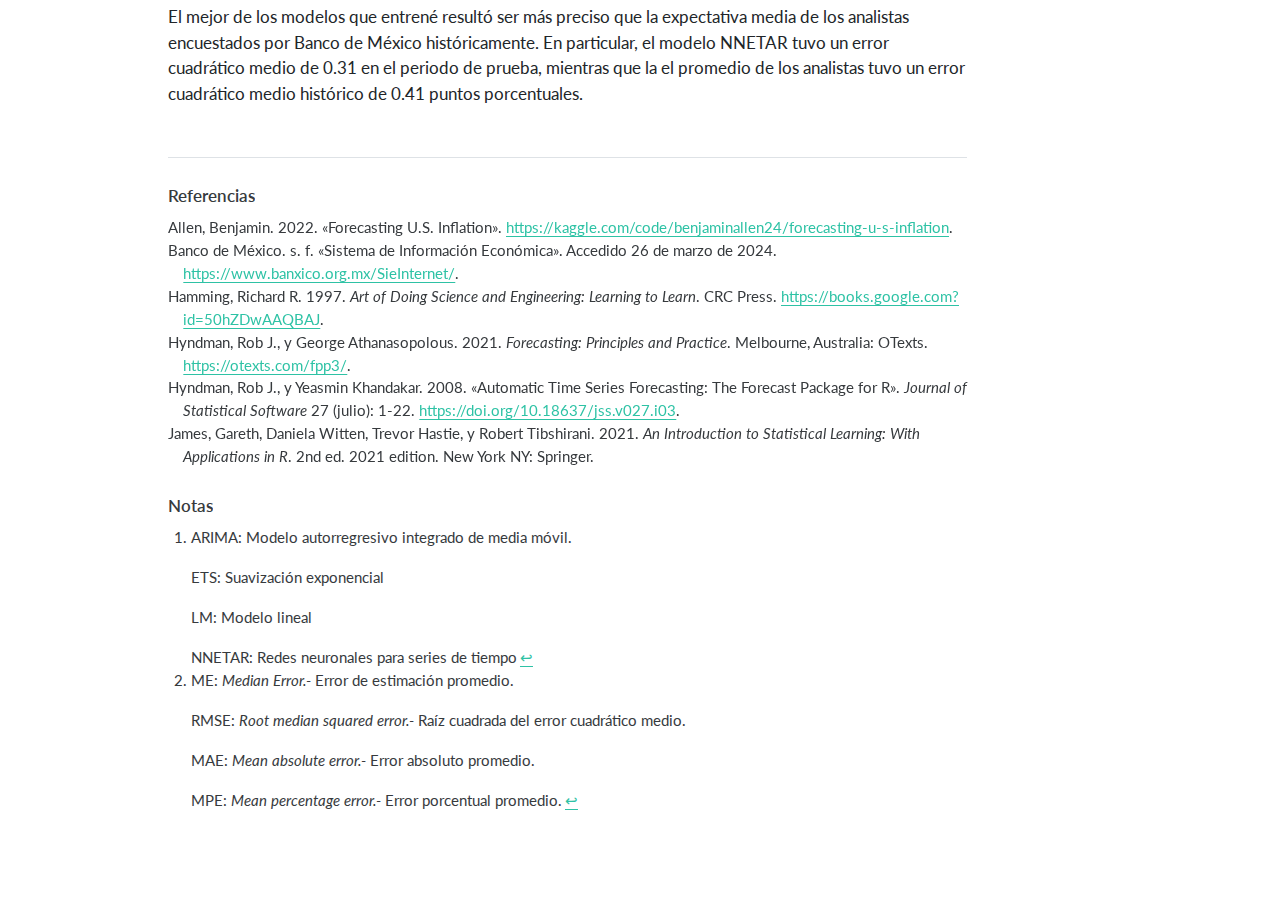
==== commit fa36dba7: "Built site for gh-pages" ====
--- a/monthly_forecast.html
+++ b/monthly_forecast.html
@@ -8,7 +8,7 @@
 
 <meta name="author" content="Esteban Degetau">
 
-<title>Pronóstico de inflación</title>
+<title>Pronóstico de inflación en México</title>
 <style>
 code{white-space: pre-wrap;}
 span.smallcaps{font-variant: small-caps;}
@@ -74,6 +74,7 @@
   <li><a href="#pronóstico-ex-ante" id="toc-pronóstico-ex-ante" class="nav-link" data-scroll-target="#pronóstico-ex-ante">Pronóstico ex-ante</a></li>
   </ul></li>
   <li><a href="#sec-survey" id="toc-sec-survey" class="nav-link" data-scroll-target="#sec-survey">Poder predictivo de la encuesta de expectativas</a></li>
+  <li><a href="#conclusión" id="toc-conclusión" class="nav-link" data-scroll-target="#conclusión">Conclusión</a></li>
   <li><a href="#referencias" id="toc-referencias" class="nav-link" data-scroll-target="#referencias">Referencias</a></li>
   </ul>
 <div class="quarto-alternate-formats"><h2>Otros formatos</h2><ul><li><a href="monthly_forecast.docx"><i class="bi bi-file-word"></i>MS Word</a></li></ul></div><div class="quarto-other-links"><h2>Otros Enlaces</h2><ul><li><a href="data/forecasts.csv"><i class="bi bi-download"></i>Pronósticos</a></li><li><a href="data/tests.csv"><i class="bi bi-download"></i>Pruebas</a></li><li><a href="data/banxico_survey.csv"><i class="bi bi-download"></i>Encuesta Banxico</a></li></ul></div><div class="quarto-code-links"><h2>Enlaces de código</h2><ul><li><a href="https://github.com/estebandegetau/Inflation-Forecast"><i class="bi bi-github"></i>Código fuente</a></li></ul></div></nav>
@@ -82,7 +83,8 @@
 
 <header id="title-block-header" class="quarto-title-block default">
 <div class="quarto-title">
-<h1 class="title">Pronóstico de inflación</h1>
+<h1 class="title">Pronóstico de inflación en México</h1>
+<p class="subtitle lead">Un enfoque de aprendizaje automático</p>
 </div>
 
 
@@ -115,7 +117,7 @@
 </div>
 </div>
 <div class="callout-body-container callout-body">
-<p>Este reporte se actualizó por última vez el 02 abril 2024 a las 12:05 hrs CDMX.</p>
+<p>Este reporte se actualizó por última vez el 09 abril 2024 a las 08:44 hrs CDMX.</p>
 </div>
 </div>
 <section id="modelos-univariados" class="level2 page-columns page-full">
@@ -124,7 +126,7 @@
 <p>En esta sección, comparamos los modelos ARIMA, ETS, LM, y NNETAR para predecir la inflación mensual en México.<a href="#fn1" class="footnote-ref" id="fnref1" role="doc-noteref"><sup>1</sup></a> De estos, el modelo ARIMA es el más conocido y utilizado en la literatura. Los modelos ETS y LM son útiles por ser más simples. Por último, el modelo NNETAR es un modelo de redes neuronales para series de tiempo que ha demostrado ser útil en la predicción de series de tiempo <span class="citation" data-cites="allen2022">(<a href="#ref-allen2022" role="doc-biblioref">Allen 2022</a>)</span>.</p>
 <section id="probando-los-modelos" class="level3 page-columns page-full">
 <h3 class="anchored" data-anchor-id="probando-los-modelos">Probando los modelos</h3>
-<p>Una manera de comparar distintos modelos de predicción es evaluar su precisión en un conjunto de datos externo; es decir, en un conjunto de datos que no se utilizó para ajustar los modelos <span class="citation" data-cites="hyndman2021 james2021a">(<a href="#ref-hyndman2021" role="doc-biblioref">Hyndman y Athanasopolous 2021</a>; <a href="#ref-james2021a" role="doc-biblioref">James et&nbsp;al. 2021</a>)</span>. En este caso, utilizamos los datos de inflación mensual desde enero 1994 hasta abril 2022 para ajustar los modelos y los datos desde mayo 2022 hasta febrero 2024 para evaluar su precisión. La <a href="#fig-timeline" class="quarto-xref">Figura&nbsp;1</a> muestra la serie de tiempo de inflación mensual (mes con mes) y los periodos de entrenamiento y prueba.</p>
+<p>Una manera de comparar distintos modelos de predicción es evaluar su precisión en un conjunto de datos externo; es decir, en un conjunto de datos que no se utilizó para ajustar los modelos <span class="citation" data-cites="hyndman2021 james2021a">(<a href="#ref-hyndman2021" role="doc-biblioref">Hyndman y Athanasopolous 2021</a>; <a href="#ref-james2021a" role="doc-biblioref">James et&nbsp;al. 2021</a>)</span>. En este caso, utilizamos los datos de inflación mensual desde enero 1994 hasta junio 2022 para ajustar los modelos y los datos desde julio 2022 hasta marzo 2024 para evaluar su precisión. La <a href="#fig-timeline" class="quarto-xref">Figura&nbsp;1</a> muestra la serie de tiempo de inflación mensual (mes con mes) y los periodos de entrenamiento y prueba.</p>
 <div class="cell page-columns page-full">
 <div class="cell-output-display page-columns page-full">
 <div id="fig-timeline" class="quarto-figure quarto-figure-center quarto-float anchored page-columns page-full">
@@ -162,23 +164,23 @@
 <div aria-describedby="tbl-comp-caption-0ceaefa1-69ba-4598-a22c-09a6ac19f8ca">
 <div class="quarto-layout-row">
 <div class="cell-output-display quarto-layout-cell-subref quarto-layout-cell" data-ref-parent="tbl-comp" style="flex-basis: 50.0%;justify-content: center;">
-<div id="gmthwasqjb" style="padding-left:0px;padding-right:0px;padding-top:10px;padding-bottom:10px;overflow-x:auto;overflow-y:auto;width:auto;height:auto;">
-<style>#gmthwasqjb table {
+<div id="tgmjlliknq" style="padding-left:0px;padding-right:0px;padding-top:10px;padding-bottom:10px;overflow-x:auto;overflow-y:auto;width:auto;height:auto;">
+<style>#tgmjlliknq table {
   font-family: system-ui, 'Segoe UI', Roboto, Helvetica, Arial, sans-serif, 'Apple Color Emoji', 'Segoe UI Emoji', 'Segoe UI Symbol', 'Noto Color Emoji';
   -webkit-font-smoothing: antialiased;
   -moz-osx-font-smoothing: grayscale;
 }
 
-#gmthwasqjb thead, #gmthwasqjb tbody, #gmthwasqjb tfoot, #gmthwasqjb tr, #gmthwasqjb td, #gmthwasqjb th {
+#tgmjlliknq thead, #tgmjlliknq tbody, #tgmjlliknq tfoot, #tgmjlliknq tr, #tgmjlliknq td, #tgmjlliknq th {
   border-style: none;
 }
 
-#gmthwasqjb p {
+#tgmjlliknq p {
   margin: 0;
   padding: 0;
 }
 
-#gmthwasqjb .gt_table {
+#tgmjlliknq .gt_table {
   display: table;
   border-collapse: collapse;
   line-height: normal;
@@ -204,12 +206,12 @@
   border-left-color: #D3D3D3;
 }
 
-#gmthwasqjb .gt_caption {
+#tgmjlliknq .gt_caption {
   padding-top: 4px;
   padding-bottom: 4px;
 }
 
-#gmthwasqjb .gt_title {
+#tgmjlliknq .gt_title {
   color: #333333;
   font-size: 125%;
   font-weight: initial;
@@ -221,7 +223,7 @@
   border-bottom-width: 0;
 }
 
-#gmthwasqjb .gt_subtitle {
+#tgmjlliknq .gt_subtitle {
   color: #333333;
   font-size: 85%;
   font-weight: initial;
@@ -233,7 +235,7 @@
   border-top-width: 0;
 }
 
-#gmthwasqjb .gt_heading {
+#tgmjlliknq .gt_heading {
   background-color: #FFFFFF;
   text-align: center;
   border-bottom-color: #FFFFFF;
@@ -245,13 +247,13 @@
   border-right-color: #D3D3D3;
 }
 
-#gmthwasqjb .gt_bottom_border {
-  border-bottom-style: solid;
-  border-bottom-width: 2px;
-  border-bottom-color: #D3D3D3;
-}
-
-#gmthwasqjb .gt_col_headings {
+#tgmjlliknq .gt_bottom_border {
+  border-bottom-style: solid;
+  border-bottom-width: 2px;
+  border-bottom-color: #D3D3D3;
+}
+
+#tgmjlliknq .gt_col_headings {
   border-top-style: solid;
   border-top-width: 2px;
   border-top-color: #D3D3D3;
@@ -266,7 +268,7 @@
   border-right-color: #D3D3D3;
 }
 
-#gmthwasqjb .gt_col_heading {
+#tgmjlliknq .gt_col_heading {
   color: #333333;
   background-color: #FFFFFF;
   font-size: 100%;
@@ -286,7 +288,7 @@
   overflow-x: hidden;
 }
 
-#gmthwasqjb .gt_column_spanner_outer {
+#tgmjlliknq .gt_column_spanner_outer {
   color: #333333;
   background-color: #FFFFFF;
   font-size: 100%;
@@ -298,15 +300,15 @@
   padding-right: 4px;
 }
 
-#gmthwasqjb .gt_column_spanner_outer:first-child {
+#tgmjlliknq .gt_column_spanner_outer:first-child {
   padding-left: 0;
 }
 
-#gmthwasqjb .gt_column_spanner_outer:last-child {
+#tgmjlliknq .gt_column_spanner_outer:last-child {
   padding-right: 0;
 }
 
-#gmthwasqjb .gt_column_spanner {
+#tgmjlliknq .gt_column_spanner {
   border-bottom-style: solid;
   border-bottom-width: 2px;
   border-bottom-color: #D3D3D3;
@@ -318,11 +320,11 @@
   width: 100%;
 }
 
-#gmthwasqjb .gt_spanner_row {
+#tgmjlliknq .gt_spanner_row {
   border-bottom-style: hidden;
 }
 
-#gmthwasqjb .gt_group_heading {
+#tgmjlliknq .gt_group_heading {
   padding-top: 8px;
   padding-bottom: 8px;
   padding-left: 5px;
@@ -348,7 +350,7 @@
   text-align: left;
 }
 
-#gmthwasqjb .gt_empty_group_heading {
+#tgmjlliknq .gt_empty_group_heading {
   padding: 0.5px;
   color: #333333;
   background-color: #FFFFFF;
@@ -363,15 +365,15 @@
   vertical-align: middle;
 }
 
-#gmthwasqjb .gt_from_md > :first-child {
+#tgmjlliknq .gt_from_md > :first-child {
   margin-top: 0;
 }
 
-#gmthwasqjb .gt_from_md > :last-child {
+#tgmjlliknq .gt_from_md > :last-child {
   margin-bottom: 0;
 }
 
-#gmthwasqjb .gt_row {
+#tgmjlliknq .gt_row {
   padding-top: 8px;
   padding-bottom: 8px;
   padding-left: 5px;
@@ -390,7 +392,7 @@
   overflow-x: hidden;
 }
 
-#gmthwasqjb .gt_stub {
+#tgmjlliknq .gt_stub {
   color: #333333;
   background-color: #FFFFFF;
   font-size: 100%;
@@ -403,7 +405,7 @@
   padding-right: 5px;
 }
 
-#gmthwasqjb .gt_stub_row_group {
+#tgmjlliknq .gt_stub_row_group {
   color: #333333;
   background-color: #FFFFFF;
   font-size: 100%;
@@ -417,54 +419,54 @@
   vertical-align: top;
 }
 
-#gmthwasqjb .gt_row_group_first td {
-  border-top-width: 2px;
-}
-
-#gmthwasqjb .gt_row_group_first th {
-  border-top-width: 2px;
-}
-
-#gmthwasqjb .gt_summary_row {
-  color: #333333;
-  background-color: #FFFFFF;
-  text-transform: inherit;
-  padding-top: 8px;
-  padding-bottom: 8px;
-  padding-left: 5px;
-  padding-right: 5px;
-}
-
-#gmthwasqjb .gt_first_summary_row {
-  border-top-style: solid;
-  border-top-color: #D3D3D3;
-}
-
-#gmthwasqjb .gt_first_summary_row.thick {
-  border-top-width: 2px;
-}
-
-#gmthwasqjb .gt_last_summary_row {
-  padding-top: 8px;
-  padding-bottom: 8px;
-  padding-left: 5px;
-  padding-right: 5px;
-  border-bottom-style: solid;
-  border-bottom-width: 2px;
-  border-bottom-color: #D3D3D3;
-}
-
-#gmthwasqjb .gt_grand_summary_row {
-  color: #333333;
-  background-color: #FFFFFF;
-  text-transform: inherit;
-  padding-top: 8px;
-  padding-bottom: 8px;
-  padding-left: 5px;
-  padding-right: 5px;
-}
-
-#gmthwasqjb .gt_first_grand_summary_row {
+#tgmjlliknq .gt_row_group_first td {
+  border-top-width: 2px;
+}
+
+#tgmjlliknq .gt_row_group_first th {
+  border-top-width: 2px;
+}
+
+#tgmjlliknq .gt_summary_row {
+  color: #333333;
+  background-color: #FFFFFF;
+  text-transform: inherit;
+  padding-top: 8px;
+  padding-bottom: 8px;
+  padding-left: 5px;
+  padding-right: 5px;
+}
+
+#tgmjlliknq .gt_first_summary_row {
+  border-top-style: solid;
+  border-top-color: #D3D3D3;
+}
+
+#tgmjlliknq .gt_first_summary_row.thick {
+  border-top-width: 2px;
+}
+
+#tgmjlliknq .gt_last_summary_row {
+  padding-top: 8px;
+  padding-bottom: 8px;
+  padding-left: 5px;
+  padding-right: 5px;
+  border-bottom-style: solid;
+  border-bottom-width: 2px;
+  border-bottom-color: #D3D3D3;
+}
+
+#tgmjlliknq .gt_grand_summary_row {
+  color: #333333;
+  background-color: #FFFFFF;
+  text-transform: inherit;
+  padding-top: 8px;
+  padding-bottom: 8px;
+  padding-left: 5px;
+  padding-right: 5px;
+}
+
+#tgmjlliknq .gt_first_grand_summary_row {
   padding-top: 8px;
   padding-bottom: 8px;
   padding-left: 5px;
@@ -474,7 +476,7 @@
   border-top-color: #D3D3D3;
 }
 
-#gmthwasqjb .gt_last_grand_summary_row_top {
+#tgmjlliknq .gt_last_grand_summary_row_top {
   padding-top: 8px;
   padding-bottom: 8px;
   padding-left: 5px;
@@ -484,20 +486,20 @@
   border-bottom-color: #D3D3D3;
 }
 
-#gmthwasqjb .gt_striped {
+#tgmjlliknq .gt_striped {
   background-color: rgba(128, 128, 128, 0.05);
 }
 
-#gmthwasqjb .gt_table_body {
-  border-top-style: solid;
-  border-top-width: 2px;
-  border-top-color: #D3D3D3;
-  border-bottom-style: solid;
-  border-bottom-width: 2px;
-  border-bottom-color: #D3D3D3;
-}
-
-#gmthwasqjb .gt_footnotes {
+#tgmjlliknq .gt_table_body {
+  border-top-style: solid;
+  border-top-width: 2px;
+  border-top-color: #D3D3D3;
+  border-bottom-style: solid;
+  border-bottom-width: 2px;
+  border-bottom-color: #D3D3D3;
+}
+
+#tgmjlliknq .gt_footnotes {
   color: #333333;
   background-color: #FFFFFF;
   border-bottom-style: none;
@@ -511,7 +513,7 @@
   border-right-color: #D3D3D3;
 }
 
-#gmthwasqjb .gt_footnote {
+#tgmjlliknq .gt_footnote {
   margin: 0px;
   font-size: 90%;
   padding-top: 4px;
@@ -520,7 +522,7 @@
   padding-right: 5px;
 }
 
-#gmthwasqjb .gt_sourcenotes {
+#tgmjlliknq .gt_sourcenotes {
   color: #333333;
   background-color: #FFFFFF;
   border-bottom-style: none;
@@ -534,7 +536,7 @@
   border-right-color: #D3D3D3;
 }
 
-#gmthwasqjb .gt_sourcenote {
+#tgmjlliknq .gt_sourcenote {
   font-size: 90%;
   padding-top: 4px;
   padding-bottom: 4px;
@@ -542,68 +544,68 @@
   padding-right: 5px;
 }
 
-#gmthwasqjb .gt_left {
+#tgmjlliknq .gt_left {
   text-align: left;
 }
 
-#gmthwasqjb .gt_center {
+#tgmjlliknq .gt_center {
   text-align: center;
 }
 
-#gmthwasqjb .gt_right {
+#tgmjlliknq .gt_right {
   text-align: right;
   font-variant-numeric: tabular-nums;
 }
 
-#gmthwasqjb .gt_font_normal {
+#tgmjlliknq .gt_font_normal {
   font-weight: normal;
 }
 
-#gmthwasqjb .gt_font_bold {
+#tgmjlliknq .gt_font_bold {
   font-weight: bold;
 }
 
-#gmthwasqjb .gt_font_italic {
+#tgmjlliknq .gt_font_italic {
   font-style: italic;
 }
 
-#gmthwasqjb .gt_super {
+#tgmjlliknq .gt_super {
   font-size: 65%;
 }
 
-#gmthwasqjb .gt_footnote_marks {
+#tgmjlliknq .gt_footnote_marks {
   font-size: 75%;
   vertical-align: 0.4em;
   position: initial;
 }
 
-#gmthwasqjb .gt_asterisk {
+#tgmjlliknq .gt_asterisk {
   font-size: 100%;
   vertical-align: 0;
 }
 
-#gmthwasqjb .gt_indent_1 {
+#tgmjlliknq .gt_indent_1 {
   text-indent: 5px;
 }
 
-#gmthwasqjb .gt_indent_2 {
+#tgmjlliknq .gt_indent_2 {
   text-indent: 10px;
 }
 
-#gmthwasqjb .gt_indent_3 {
+#tgmjlliknq .gt_indent_3 {
   text-indent: 15px;
 }
 
-#gmthwasqjb .gt_indent_4 {
+#tgmjlliknq .gt_indent_4 {
   text-indent: 20px;
 }
 
-#gmthwasqjb .gt_indent_5 {
+#tgmjlliknq .gt_indent_5 {
   text-indent: 25px;
 }
 </style>
 
-<div id="tbl-comp-1" class="gt_table do-not-create-environment quarto-float anchored" data-quarto-bootstrap="false" data-quarto-postprocess="true" data-quarto-disable-processing="false">
+<div id="tbl-comp-1" class="gt_table do-not-create-environment quarto-float anchored" data-quarto-postprocess="true" data-quarto-disable-processing="false" data-quarto-bootstrap="false">
 <figure class="quarto-float quarto-subfloat-tbl figure">
 <figcaption class="quarto-float-caption-top quarto-subfloat-caption quarto-subfloat-tbl" id="tbl-comp-1-caption-0ceaefa1-69ba-4598-a22c-09a6ac19f8ca">
 (a) Muestra de entrenamiento
@@ -623,30 +625,30 @@
 <tr class="odd">
 <td class="gt_row gt_left" style="text-align: left;" headers="Modelo">ARIMA</td>
 <td class="gt_row gt_right" style="text-align: left;" headers="ME">−0.01</td>
-<td class="gt_row gt_right" style="text-align: left;" headers="RMSE">0.45</td>
+<td class="gt_row gt_right" style="text-align: left;" headers="RMSE">0.46</td>
 <td class="gt_row gt_right" style="text-align: left;" headers="MAE">0.28</td>
-<td class="gt_row gt_right" style="text-align: left;" headers="MPE">−36.96</td>
+<td class="gt_row gt_right" style="text-align: left;" headers="MPE">−37.80</td>
 </tr>
 <tr class="even">
 <td class="gt_row gt_left" style="text-align: left;" headers="Modelo">ETS</td>
 <td class="gt_row gt_right" style="text-align: left;" headers="ME">0.00</td>
-<td class="gt_row gt_right" style="text-align: left;" headers="RMSE">0.45</td>
-<td class="gt_row gt_right" style="text-align: left;" headers="MAE">0.28</td>
-<td class="gt_row gt_right" style="text-align: left;" headers="MPE">−56.89</td>
+<td class="gt_row gt_right" style="text-align: left;" headers="RMSE">0.44</td>
+<td class="gt_row gt_right" style="text-align: left;" headers="MAE">0.29</td>
+<td class="gt_row gt_right" style="text-align: left;" headers="MPE">−52.70</td>
 </tr>
 <tr class="odd">
 <td class="gt_row gt_left" style="text-align: left;" headers="Modelo">LM</td>
 <td class="gt_row gt_right" style="text-align: left;" headers="ME">0.00</td>
-<td class="gt_row gt_right" style="text-align: left;" headers="RMSE">0.72</td>
+<td class="gt_row gt_right" style="text-align: left;" headers="RMSE">0.73</td>
 <td class="gt_row gt_right" style="text-align: left;" headers="MAE">0.44</td>
-<td class="gt_row gt_right" style="text-align: left;" headers="MPE">−61.10</td>
+<td class="gt_row gt_right" style="text-align: left;" headers="MPE">−56.69</td>
 </tr>
 <tr class="even">
 <td class="gt_row gt_left" style="text-align: left;" headers="Modelo">NNETAR</td>
 <td class="gt_row gt_right" style="text-align: left;" headers="ME">0.00</td>
-<td class="gt_row gt_right" style="text-align: left;" headers="RMSE">0.30</td>
-<td class="gt_row gt_right" style="text-align: left;" headers="MAE">0.20</td>
-<td class="gt_row gt_right" style="text-align: left;" headers="MPE">−3.72</td>
+<td class="gt_row gt_right" style="text-align: left;" headers="RMSE">0.02</td>
+<td class="gt_row gt_right" style="text-align: left;" headers="MAE">0.01</td>
+<td class="gt_row gt_right" style="text-align: left;" headers="MPE">−1.35</td>
 </tr>
 </tbody>
 </table>
@@ -657,23 +659,23 @@
 </div>
 </div>
 <div class="cell-output-display quarto-layout-cell-subref quarto-layout-cell" data-ref-parent="tbl-comp" style="flex-basis: 50.0%;justify-content: center;">
-<div id="ennbjafwyv" style="padding-left:0px;padding-right:0px;padding-top:10px;padding-bottom:10px;overflow-x:auto;overflow-y:auto;width:auto;height:auto;">
-<style>#ennbjafwyv table {
+<div id="jxejcnifye" style="padding-left:0px;padding-right:0px;padding-top:10px;padding-bottom:10px;overflow-x:auto;overflow-y:auto;width:auto;height:auto;">
+<style>#jxejcnifye table {
   font-family: system-ui, 'Segoe UI', Roboto, Helvetica, Arial, sans-serif, 'Apple Color Emoji', 'Segoe UI Emoji', 'Segoe UI Symbol', 'Noto Color Emoji';
   -webkit-font-smoothing: antialiased;
   -moz-osx-font-smoothing: grayscale;
 }
 
-#ennbjafwyv thead, #ennbjafwyv tbody, #ennbjafwyv tfoot, #ennbjafwyv tr, #ennbjafwyv td, #ennbjafwyv th {
+#jxejcnifye thead, #jxejcnifye tbody, #jxejcnifye tfoot, #jxejcnifye tr, #jxejcnifye td, #jxejcnifye th {
   border-style: none;
 }
 
-#ennbjafwyv p {
+#jxejcnifye p {
   margin: 0;
   padding: 0;
 }
 
-#ennbjafwyv .gt_table {
+#jxejcnifye .gt_table {
   display: table;
   border-collapse: collapse;
   line-height: normal;
@@ -699,12 +701,12 @@
   border-left-color: #D3D3D3;
 }
 
-#ennbjafwyv .gt_caption {
+#jxejcnifye .gt_caption {
   padding-top: 4px;
   padding-bottom: 4px;
 }
 
-#ennbjafwyv .gt_title {
+#jxejcnifye .gt_title {
   color: #333333;
   font-size: 125%;
   font-weight: initial;
@@ -716,7 +718,7 @@
   border-bottom-width: 0;
 }
 
-#ennbjafwyv .gt_subtitle {
+#jxejcnifye .gt_subtitle {
   color: #333333;
   font-size: 85%;
   font-weight: initial;
@@ -728,7 +730,7 @@
   border-top-width: 0;
 }
 
-#ennbjafwyv .gt_heading {
+#jxejcnifye .gt_heading {
   background-color: #FFFFFF;
   text-align: center;
   border-bottom-color: #FFFFFF;
@@ -740,13 +742,13 @@
   border-right-color: #D3D3D3;
 }
 
-#ennbjafwyv .gt_bottom_border {
-  border-bottom-style: solid;
-  border-bottom-width: 2px;
-  border-bottom-color: #D3D3D3;
-}
-
-#ennbjafwyv .gt_col_headings {
+#jxejcnifye .gt_bottom_border {
+  border-bottom-style: solid;
+  border-bottom-width: 2px;
+  border-bottom-color: #D3D3D3;
+}
+
+#jxejcnifye .gt_col_headings {
   border-top-style: solid;
   border-top-width: 2px;
   border-top-color: #D3D3D3;
@@ -761,7 +763,7 @@
   border-right-color: #D3D3D3;
 }
 
-#ennbjafwyv .gt_col_heading {
+#jxejcnifye .gt_col_heading {
   color: #333333;
   background-color: #FFFFFF;
   font-size: 100%;
@@ -781,7 +783,7 @@
   overflow-x: hidden;
 }
 
-#ennbjafwyv .gt_column_spanner_outer {
+#jxejcnifye .gt_column_spanner_outer {
   color: #333333;
   background-color: #FFFFFF;
   font-size: 100%;
@@ -793,15 +795,15 @@
   padding-right: 4px;
 }
 
-#ennbjafwyv .gt_column_spanner_outer:first-child {
+#jxejcnifye .gt_column_spanner_outer:first-child {
   padding-left: 0;
 }
 
-#ennbjafwyv .gt_column_spanner_outer:last-child {
+#jxejcnifye .gt_column_spanner_outer:last-child {
   padding-right: 0;
 }
 
-#ennbjafwyv .gt_column_spanner {
+#jxejcnifye .gt_column_spanner {
   border-bottom-style: solid;
   border-bottom-width: 2px;
   border-bottom-color: #D3D3D3;
@@ -813,11 +815,11 @@
   width: 100%;
 }
 
-#ennbjafwyv .gt_spanner_row {
+#jxejcnifye .gt_spanner_row {
   border-bottom-style: hidden;
 }
 
-#ennbjafwyv .gt_group_heading {
+#jxejcnifye .gt_group_heading {
   padding-top: 8px;
   padding-bottom: 8px;
   padding-left: 5px;
@@ -843,7 +845,7 @@
   text-align: left;
 }
 
-#ennbjafwyv .gt_empty_group_heading {
+#jxejcnifye .gt_empty_group_heading {
   padding: 0.5px;
   color: #333333;
   background-color: #FFFFFF;
@@ -858,15 +860,15 @@
   vertical-align: middle;
 }
 
-#ennbjafwyv .gt_from_md > :first-child {
+#jxejcnifye .gt_from_md > :first-child {
   margin-top: 0;
 }
 
-#ennbjafwyv .gt_from_md > :last-child {
+#jxejcnifye .gt_from_md > :last-child {
   margin-bottom: 0;
 }
 
-#ennbjafwyv .gt_row {
+#jxejcnifye .gt_row {
   padding-top: 8px;
   padding-bottom: 8px;
   padding-left: 5px;
@@ -885,7 +887,7 @@
   overflow-x: hidden;
 }
 
-#ennbjafwyv .gt_stub {
+#jxejcnifye .gt_stub {
   color: #333333;
   background-color: #FFFFFF;
   font-size: 100%;
@@ -898,7 +900,7 @@
   padding-right: 5px;
 }
 
-#ennbjafwyv .gt_stub_row_group {
+#jxejcnifye .gt_stub_row_group {
   color: #333333;
   background-color: #FFFFFF;
   font-size: 100%;
@@ -912,54 +914,54 @@
   vertical-align: top;
 }
 
-#ennbjafwyv .gt_row_group_first td {
-  border-top-width: 2px;
-}
-
-#ennbjafwyv .gt_row_group_first th {
-  border-top-width: 2px;
-}
-
-#ennbjafwyv .gt_summary_row {
-  color: #333333;
-  background-color: #FFFFFF;
-  text-transform: inherit;
-  padding-top: 8px;
-  padding-bottom: 8px;
-  padding-left: 5px;
-  padding-right: 5px;
-}
-
-#ennbjafwyv .gt_first_summary_row {
-  border-top-style: solid;
-  border-top-color: #D3D3D3;
-}
-
-#ennbjafwyv .gt_first_summary_row.thick {
-  border-top-width: 2px;
-}
-
-#ennbjafwyv .gt_last_summary_row {
-  padding-top: 8px;
-  padding-bottom: 8px;
-  padding-left: 5px;
-  padding-right: 5px;
-  border-bottom-style: solid;
-  border-bottom-width: 2px;
-  border-bottom-color: #D3D3D3;
-}
-
-#ennbjafwyv .gt_grand_summary_row {
-  color: #333333;
-  background-color: #FFFFFF;
-  text-transform: inherit;
-  padding-top: 8px;
-  padding-bottom: 8px;
-  padding-left: 5px;
-  padding-right: 5px;
-}
-
-#ennbjafwyv .gt_first_grand_summary_row {
+#jxejcnifye .gt_row_group_first td {
+  border-top-width: 2px;
+}
+
+#jxejcnifye .gt_row_group_first th {
+  border-top-width: 2px;
+}
+
+#jxejcnifye .gt_summary_row {
+  color: #333333;
+  background-color: #FFFFFF;
+  text-transform: inherit;
+  padding-top: 8px;
+  padding-bottom: 8px;
+  padding-left: 5px;
+  padding-right: 5px;
+}
+
+#jxejcnifye .gt_first_summary_row {
+  border-top-style: solid;
+  border-top-color: #D3D3D3;
+}
+
+#jxejcnifye .gt_first_summary_row.thick {
+  border-top-width: 2px;
+}
+
+#jxejcnifye .gt_last_summary_row {
+  padding-top: 8px;
+  padding-bottom: 8px;
+  padding-left: 5px;
+  padding-right: 5px;
+  border-bottom-style: solid;
+  border-bottom-width: 2px;
+  border-bottom-color: #D3D3D3;
+}
+
+#jxejcnifye .gt_grand_summary_row {
+  color: #333333;
+  background-color: #FFFFFF;
+  text-transform: inherit;
+  padding-top: 8px;
+  padding-bottom: 8px;
+  padding-left: 5px;
+  padding-right: 5px;
+}
+
+#jxejcnifye .gt_first_grand_summary_row {
   padding-top: 8px;
   padding-bottom: 8px;
   padding-left: 5px;
@@ -969,7 +971,7 @@
   border-top-color: #D3D3D3;
 }
 
-#ennbjafwyv .gt_last_grand_summary_row_top {
+#jxejcnifye .gt_last_grand_summary_row_top {
   padding-top: 8px;
   padding-bottom: 8px;
   padding-left: 5px;
@@ -979,20 +981,20 @@
   border-bottom-color: #D3D3D3;
 }
 
-#ennbjafwyv .gt_striped {
+#jxejcnifye .gt_striped {
   background-color: rgba(128, 128, 128, 0.05);
 }
 
-#ennbjafwyv .gt_table_body {
-  border-top-style: solid;
-  border-top-width: 2px;
-  border-top-color: #D3D3D3;
-  border-bottom-style: solid;
-  border-bottom-width: 2px;
-  border-bottom-color: #D3D3D3;
-}
-
-#ennbjafwyv .gt_footnotes {
+#jxejcnifye .gt_table_body {
+  border-top-style: solid;
+  border-top-width: 2px;
+  border-top-color: #D3D3D3;
+  border-bottom-style: solid;
+  border-bottom-width: 2px;
+  border-bottom-color: #D3D3D3;
+}
+
+#jxejcnifye .gt_footnotes {
   color: #333333;
   background-color: #FFFFFF;
   border-bottom-style: none;
@@ -1006,7 +1008,7 @@
   border-right-color: #D3D3D3;
 }
 
-#ennbjafwyv .gt_footnote {
+#jxejcnifye .gt_footnote {
   margin: 0px;
   font-size: 90%;
   padding-top: 4px;
@@ -1015,7 +1017,7 @@
   padding-right: 5px;
 }
 
-#ennbjafwyv .gt_sourcenotes {
+#jxejcnifye .gt_sourcenotes {
   color: #333333;
   background-color: #FFFFFF;
   border-bottom-style: none;
@@ -1029,7 +1031,7 @@
   border-right-color: #D3D3D3;
 }
 
-#ennbjafwyv .gt_sourcenote {
+#jxejcnifye .gt_sourcenote {
   font-size: 90%;
   padding-top: 4px;
   padding-bottom: 4px;
@@ -1037,68 +1039,68 @@
   padding-right: 5px;
 }
 
-#ennbjafwyv .gt_left {
+#jxejcnifye .gt_left {
   text-align: left;
 }
 
-#ennbjafwyv .gt_center {
+#jxejcnifye .gt_center {
   text-align: center;
 }
 
-#ennbjafwyv .gt_right {
+#jxejcnifye .gt_right {
   text-align: right;
   font-variant-numeric: tabular-nums;
 }
 
-#ennbjafwyv .gt_font_normal {
+#jxejcnifye .gt_font_normal {
   font-weight: normal;
 }
 
-#ennbjafwyv .gt_font_bold {
+#jxejcnifye .gt_font_bold {
   font-weight: bold;
 }
 
-#ennbjafwyv .gt_font_italic {
+#jxejcnifye .gt_font_italic {
   font-style: italic;
 }
 
-#ennbjafwyv .gt_super {
+#jxejcnifye .gt_super {
   font-size: 65%;
 }
 
-#ennbjafwyv .gt_footnote_marks {
+#jxejcnifye .gt_footnote_marks {
   font-size: 75%;
   vertical-align: 0.4em;
   position: initial;
 }
 
-#ennbjafwyv .gt_asterisk {
+#jxejcnifye .gt_asterisk {
   font-size: 100%;
   vertical-align: 0;
 }
 
-#ennbjafwyv .gt_indent_1 {
+#jxejcnifye .gt_indent_1 {
   text-indent: 5px;
 }
 
-#ennbjafwyv .gt_indent_2 {
+#jxejcnifye .gt_indent_2 {
   text-indent: 10px;
 }
 
-#ennbjafwyv .gt_indent_3 {
+#jxejcnifye .gt_indent_3 {
   text-indent: 15px;
 }
 
-#ennbjafwyv .gt_indent_4 {
+#jxejcnifye .gt_indent_4 {
   text-indent: 20px;
 }
 
-#ennbjafwyv .gt_indent_5 {
+#jxejcnifye .gt_indent_5 {
   text-indent: 25px;
 }
 </style>
 
-<div id="tbl-comp-2" class="gt_table do-not-create-environment quarto-float anchored" data-quarto-bootstrap="false" data-quarto-postprocess="true" data-quarto-disable-processing="false">
+<div id="tbl-comp-2" class="gt_table do-not-create-environment quarto-float anchored" data-quarto-postprocess="true" data-quarto-disable-processing="false" data-quarto-bootstrap="false">
 <figure class="quarto-float quarto-subfloat-tbl figure">
 <figcaption class="quarto-float-caption-top quarto-subfloat-caption quarto-subfloat-tbl" id="tbl-comp-2-caption-0ceaefa1-69ba-4598-a22c-09a6ac19f8ca">
 (b) Muestra de prueba
@@ -1117,31 +1119,31 @@
 <tbody class="gt_table_body">
 <tr class="odd">
 <td class="gt_row gt_left" style="text-align: left;" headers="Modelo">ARIMA</td>
-<td class="gt_row gt_right" style="text-align: left;" headers="ME">0.62</td>
-<td class="gt_row gt_right" style="text-align: left;" headers="RMSE">0.70</td>
-<td class="gt_row gt_right" style="text-align: left;" headers="MAE">0.62</td>
-<td class="gt_row gt_right" style="text-align: left;" headers="MPE">−44.73</td>
+<td class="gt_row gt_right" style="text-align: left;" headers="ME">0.52</td>
+<td class="gt_row gt_right" style="text-align: left;" headers="RMSE">0.59</td>
+<td class="gt_row gt_right" style="text-align: left;" headers="MAE">0.52</td>
+<td class="gt_row gt_right" style="text-align: left;" headers="MPE">−50.13</td>
 </tr>
 <tr class="even">
 <td class="gt_row gt_left" style="text-align: left;" headers="Modelo">ETS</td>
-<td class="gt_row gt_right" style="text-align: left;" headers="ME">0.52</td>
-<td class="gt_row gt_right" style="text-align: left;" headers="RMSE">0.57</td>
-<td class="gt_row gt_right" style="text-align: left;" headers="MAE">0.52</td>
-<td class="gt_row gt_right" style="text-align: left;" headers="MPE">22.15</td>
+<td class="gt_row gt_right" style="text-align: left;" headers="ME">0.40</td>
+<td class="gt_row gt_right" style="text-align: left;" headers="RMSE">0.45</td>
+<td class="gt_row gt_right" style="text-align: left;" headers="MAE">0.40</td>
+<td class="gt_row gt_right" style="text-align: left;" headers="MPE">18.96</td>
 </tr>
 <tr class="odd">
 <td class="gt_row gt_left" style="text-align: left;" headers="Modelo">LM</td>
-<td class="gt_row gt_right" style="text-align: left;" headers="ME">−0.54</td>
-<td class="gt_row gt_right" style="text-align: left;" headers="RMSE">0.60</td>
-<td class="gt_row gt_right" style="text-align: left;" headers="MAE">0.54</td>
-<td class="gt_row gt_right" style="text-align: left;" headers="MPE">−77.84</td>
+<td class="gt_row gt_right" style="text-align: left;" headers="ME">−0.48</td>
+<td class="gt_row gt_right" style="text-align: left;" headers="RMSE">0.53</td>
+<td class="gt_row gt_right" style="text-align: left;" headers="MAE">0.48</td>
+<td class="gt_row gt_right" style="text-align: left;" headers="MPE">−59.41</td>
 </tr>
 <tr class="even">
 <td class="gt_row gt_left" style="text-align: left;" headers="Modelo">NNETAR</td>
-<td class="gt_row gt_right" style="text-align: left;" headers="ME">0.02</td>
-<td class="gt_row gt_right" style="text-align: left;" headers="RMSE">0.28</td>
+<td class="gt_row gt_right" style="text-align: left;" headers="ME">−0.07</td>
+<td class="gt_row gt_right" style="text-align: left;" headers="RMSE">0.31</td>
 <td class="gt_row gt_right" style="text-align: left;" headers="MAE">0.23</td>
-<td class="gt_row gt_right" style="text-align: left;" headers="MPE">−79.03</td>
+<td class="gt_row gt_right" style="text-align: left;" headers="MPE">−50.07</td>
 </tr>
 </tbody>
 </table>
@@ -1159,8 +1161,8 @@
 </section>
 <section id="pronóstico-ex-ante" class="level3">
 <h3 class="anchored" data-anchor-id="pronóstico-ex-ante">Pronóstico ex-ante</h3>
-<p>Sabiendo cuán precisos son los modelos, procedo a pronosticar la inflación mensual en México desde marzo 2024 hasta diciembre 2025. Solo para fines comparativos, utilizaré todos los modelos aunque el mejor fue indiscutiblemente NNETAR.</p>
-<p>La <a href="#fig-forecast" class="quarto-xref">Figura&nbsp;3</a> muestra los pronósticos de los modelos para los siguientes 22 meses. Algo importante para notar es que el modelo NNETAR (<a href="#fig-forecast-4" class="quarto-xref">Figura&nbsp;3 (d)</a>) no produce intervalos de confianza, puesto que las predicciones por redes neuronales pierden interpretabilidad y no permiten tener una medida de la varianza de la predicción.</p>
+<p>Sabiendo cuán precisos son los modelos, procedo a pronosticar la inflación mensual en México desde abril 2024 hasta diciembre 2025. Solo para fines comparativos, utilizaré todos los modelos aunque el mejor fue indiscutiblemente NNETAR.</p>
+<p>La <a href="#fig-forecast" class="quarto-xref">Figura&nbsp;3</a> muestra los pronósticos de los modelos para los siguientes 21 meses. Algo importante para notar es que el modelo NNETAR (<a href="#fig-forecast-4" class="quarto-xref">Figura&nbsp;3 (d)</a>) no produce intervalos de confianza, puesto que las predicciones por redes neuronales pierden interpretabilidad y no permiten tener una medida de la varianza de la predicción.</p>
 <div id="fig-forecast" class="quarto-layout-panel">
 <figure class="quarto-float quarto-float-fig figure">
 <div aria-describedby="fig-forecast-caption-0ceaefa1-69ba-4598-a22c-09a6ac19f8ca">
@@ -1238,7 +1240,7 @@
 </div>
 </div>
 <p>La <a href="#tbl-banxico" class="quarto-xref">Tabla&nbsp;2</a> muestra la precisión de los modelos en la muestra completa respecto a la media de las expectativas de los analistas de Banxico. Es importante notar que el mejor modelo en nuestras pruebas (NNETAR) no es el que resultó estar más cerca del promedio de los analistas. Sin embargo, esto obliga hacer la pregunta ¿qué tan preciso puede ser el proimedio de analistas para predecir la inflación? La <a href="#sec-survey" class="quarto-xref">Sección&nbsp;2</a> busca responder esta pregunta.</p>
-<p>Otra manera de medir la precisión del pronóstico es comparando la inflaicón anual para 2025 con la media de las expectativas de los analistas de Banxico. La <a href="#tbl-yearly" class="quarto-xref">Tabla&nbsp;3</a> muestra que el modelo NNETAR tuvo la predicción más cercana a la encuesta de expectativas.</p>
+<p>Otra manera de medir la precisión del pronóstico es comparando la inflaicón anual para 2025 con la media de las expectativas de los analistas de Banxico. La <a href="#tbl-yearly" class="quarto-xref">Tabla&nbsp;3</a> muestra que el modelo NNETAR tuvo una predicción muy cercana a la expectativa promedio de los analistas de Banxico.</p>
 <div class="cell">
 <div id="tbl-banxico" class="cell quarto-float anchored">
 <figure class="quarto-float quarto-float-tbl figure">
@@ -1247,23 +1249,23 @@
 </figcaption>
 <div aria-describedby="tbl-banxico-caption-0ceaefa1-69ba-4598-a22c-09a6ac19f8ca">
 <div class="cell-output-display">
-<div id="fynhfbiggq" style="padding-left:0px;padding-right:0px;padding-top:10px;padding-bottom:10px;overflow-x:auto;overflow-y:auto;width:auto;height:auto;">
-<style>#fynhfbiggq table {
+<div id="zvfuwifeuu" style="padding-left:0px;padding-right:0px;padding-top:10px;padding-bottom:10px;overflow-x:auto;overflow-y:auto;width:auto;height:auto;">
+<style>#zvfuwifeuu table {
   font-family: system-ui, 'Segoe UI', Roboto, Helvetica, Arial, sans-serif, 'Apple Color Emoji', 'Segoe UI Emoji', 'Segoe UI Symbol', 'Noto Color Emoji';
   -webkit-font-smoothing: antialiased;
   -moz-osx-font-smoothing: grayscale;
 }
 
-#fynhfbiggq thead, #fynhfbiggq tbody, #fynhfbiggq tfoot, #fynhfbiggq tr, #fynhfbiggq td, #fynhfbiggq th {
+#zvfuwifeuu thead, #zvfuwifeuu tbody, #zvfuwifeuu tfoot, #zvfuwifeuu tr, #zvfuwifeuu td, #zvfuwifeuu th {
   border-style: none;
 }
 
-#fynhfbiggq p {
+#zvfuwifeuu p {
   margin: 0;
   padding: 0;
 }
 
-#fynhfbiggq .gt_table {
+#zvfuwifeuu .gt_table {
   display: table;
   border-collapse: collapse;
   line-height: normal;
@@ -1289,12 +1291,12 @@
   border-left-color: #D3D3D3;
 }
 
-#fynhfbiggq .gt_caption {
+#zvfuwifeuu .gt_caption {
   padding-top: 4px;
   padding-bottom: 4px;
 }
 
-#fynhfbiggq .gt_title {
+#zvfuwifeuu .gt_title {
   color: #333333;
   font-size: 125%;
   font-weight: initial;
@@ -1306,7 +1308,7 @@
   border-bottom-width: 0;
 }
 
-#fynhfbiggq .gt_subtitle {
+#zvfuwifeuu .gt_subtitle {
   color: #333333;
   font-size: 85%;
   font-weight: initial;
@@ -1318,7 +1320,7 @@
   border-top-width: 0;
 }
 
-#fynhfbiggq .gt_heading {
+#zvfuwifeuu .gt_heading {
   background-color: #FFFFFF;
   text-align: center;
   border-bottom-color: #FFFFFF;
@@ -1330,13 +1332,13 @@
   border-right-color: #D3D3D3;
 }
 
-#fynhfbiggq .gt_bottom_border {
-  border-bottom-style: solid;
-  border-bottom-width: 2px;
-  border-bottom-color: #D3D3D3;
-}
-
-#fynhfbiggq .gt_col_headings {
+#zvfuwifeuu .gt_bottom_border {
+  border-bottom-style: solid;
+  border-bottom-width: 2px;
+  border-bottom-color: #D3D3D3;
+}
+
+#zvfuwifeuu .gt_col_headings {
   border-top-style: solid;
   border-top-width: 2px;
   border-top-color: #D3D3D3;
@@ -1351,7 +1353,7 @@
   border-right-color: #D3D3D3;
 }
 
-#fynhfbiggq .gt_col_heading {
+#zvfuwifeuu .gt_col_heading {
   color: #333333;
   background-color: #FFFFFF;
   font-size: 100%;
@@ -1371,7 +1373,7 @@
   overflow-x: hidden;
 }
 
-#fynhfbiggq .gt_column_spanner_outer {
+#zvfuwifeuu .gt_column_spanner_outer {
   color: #333333;
   background-color: #FFFFFF;
   font-size: 100%;
@@ -1383,15 +1385,15 @@
   padding-right: 4px;
 }
 
-#fynhfbiggq .gt_column_spanner_outer:first-child {
+#zvfuwifeuu .gt_column_spanner_outer:first-child {
   padding-left: 0;
 }
 
-#fynhfbiggq .gt_column_spanner_outer:last-child {
+#zvfuwifeuu .gt_column_spanner_outer:last-child {
   padding-right: 0;
 }
 
-#fynhfbiggq .gt_column_spanner {
+#zvfuwifeuu .gt_column_spanner {
   border-bottom-style: solid;
   border-bottom-width: 2px;
   border-bottom-color: #D3D3D3;
@@ -1403,11 +1405,11 @@
   width: 100%;
 }
 
-#fynhfbiggq .gt_spanner_row {
+#zvfuwifeuu .gt_spanner_row {
   border-bottom-style: hidden;
 }
 
-#fynhfbiggq .gt_group_heading {
+#zvfuwifeuu .gt_group_heading {
   padding-top: 8px;
   padding-bottom: 8px;
   padding-left: 5px;
@@ -1433,7 +1435,7 @@
   text-align: left;
 }
 
-#fynhfbiggq .gt_empty_group_heading {
+#zvfuwifeuu .gt_empty_group_heading {
   padding: 0.5px;
   color: #333333;
   background-color: #FFFFFF;
@@ -1448,15 +1450,15 @@
   vertical-align: middle;
 }
 
-#fynhfbiggq .gt_from_md > :first-child {
+#zvfuwifeuu .gt_from_md > :first-child {
   margin-top: 0;
 }
 
-#fynhfbiggq .gt_from_md > :last-child {
+#zvfuwifeuu .gt_from_md > :last-child {
   margin-bottom: 0;
 }
 
-#fynhfbiggq .gt_row {
+#zvfuwifeuu .gt_row {
   padding-top: 8px;
   padding-bottom: 8px;
   padding-left: 5px;
@@ -1475,7 +1477,7 @@
   overflow-x: hidden;
 }
 
-#fynhfbiggq .gt_stub {
+#zvfuwifeuu .gt_stub {
   color: #333333;
   background-color: #FFFFFF;
   font-size: 100%;
@@ -1488,7 +1490,7 @@
   padding-right: 5px;
 }
 
-#fynhfbiggq .gt_stub_row_group {
+#zvfuwifeuu .gt_stub_row_group {
   color: #333333;
   background-color: #FFFFFF;
   font-size: 100%;
@@ -1502,54 +1504,54 @@
   vertical-align: top;
 }
 
-#fynhfbiggq .gt_row_group_first td {
-  border-top-width: 2px;
-}
-
-#fynhfbiggq .gt_row_group_first th {
-  border-top-width: 2px;
-}
-
-#fynhfbiggq .gt_summary_row {
-  color: #333333;
-  background-color: #FFFFFF;
-  text-transform: inherit;
-  padding-top: 8px;
-  padding-bottom: 8px;
-  padding-left: 5px;
-  padding-right: 5px;
-}
-
-#fynhfbiggq .gt_first_summary_row {
-  border-top-style: solid;
-  border-top-color: #D3D3D3;
-}
-
-#fynhfbiggq .gt_first_summary_row.thick {
-  border-top-width: 2px;
-}
-
-#fynhfbiggq .gt_last_summary_row {
-  padding-top: 8px;
-  padding-bottom: 8px;
-  padding-left: 5px;
-  padding-right: 5px;
-  border-bottom-style: solid;
-  border-bottom-width: 2px;
-  border-bottom-color: #D3D3D3;
-}
-
-#fynhfbiggq .gt_grand_summary_row {
-  color: #333333;
-  background-color: #FFFFFF;
-  text-transform: inherit;
-  padding-top: 8px;
-  padding-bottom: 8px;
-  padding-left: 5px;
-  padding-right: 5px;
-}
-
-#fynhfbiggq .gt_first_grand_summary_row {
+#zvfuwifeuu .gt_row_group_first td {
+  border-top-width: 2px;
+}
+
+#zvfuwifeuu .gt_row_group_first th {
+  border-top-width: 2px;
+}
+
+#zvfuwifeuu .gt_summary_row {
+  color: #333333;
+  background-color: #FFFFFF;
+  text-transform: inherit;
+  padding-top: 8px;
+  padding-bottom: 8px;
+  padding-left: 5px;
+  padding-right: 5px;
+}
+
+#zvfuwifeuu .gt_first_summary_row {
+  border-top-style: solid;
+  border-top-color: #D3D3D3;
+}
+
+#zvfuwifeuu .gt_first_summary_row.thick {
+  border-top-width: 2px;
+}
+
+#zvfuwifeuu .gt_last_summary_row {
+  padding-top: 8px;
+  padding-bottom: 8px;
+  padding-left: 5px;
+  padding-right: 5px;
+  border-bottom-style: solid;
+  border-bottom-width: 2px;
+  border-bottom-color: #D3D3D3;
+}
+
+#zvfuwifeuu .gt_grand_summary_row {
+  color: #333333;
+  background-color: #FFFFFF;
+  text-transform: inherit;
+  padding-top: 8px;
+  padding-bottom: 8px;
+  padding-left: 5px;
+  padding-right: 5px;
+}
+
+#zvfuwifeuu .gt_first_grand_summary_row {
   padding-top: 8px;
   padding-bottom: 8px;
   padding-left: 5px;
@@ -1559,7 +1561,7 @@
   border-top-color: #D3D3D3;
 }
 
-#fynhfbiggq .gt_last_grand_summary_row_top {
+#zvfuwifeuu .gt_last_grand_summary_row_top {
   padding-top: 8px;
   padding-bottom: 8px;
   padding-left: 5px;
@@ -1569,20 +1571,20 @@
   border-bottom-color: #D3D3D3;
 }
 
-#fynhfbiggq .gt_striped {
+#zvfuwifeuu .gt_striped {
   background-color: rgba(128, 128, 128, 0.05);
 }
 
-#fynhfbiggq .gt_table_body {
-  border-top-style: solid;
-  border-top-width: 2px;
-  border-top-color: #D3D3D3;
-  border-bottom-style: solid;
-  border-bottom-width: 2px;
-  border-bottom-color: #D3D3D3;
-}
-
-#fynhfbiggq .gt_footnotes {
+#zvfuwifeuu .gt_table_body {
+  border-top-style: solid;
+  border-top-width: 2px;
+  border-top-color: #D3D3D3;
+  border-bottom-style: solid;
+  border-bottom-width: 2px;
+  border-bottom-color: #D3D3D3;
+}
+
+#zvfuwifeuu .gt_footnotes {
   color: #333333;
   background-color: #FFFFFF;
   border-bottom-style: none;
@@ -1596,7 +1598,7 @@
   border-right-color: #D3D3D3;
 }
 
-#fynhfbiggq .gt_footnote {
+#zvfuwifeuu .gt_footnote {
   margin: 0px;
   font-size: 90%;
   padding-top: 4px;
@@ -1605,7 +1607,7 @@
   padding-right: 5px;
 }
 
-#fynhfbiggq .gt_sourcenotes {
+#zvfuwifeuu .gt_sourcenotes {
   color: #333333;
   background-color: #FFFFFF;
   border-bottom-style: none;
@@ -1619,7 +1621,7 @@
   border-right-color: #D3D3D3;
 }
 
-#fynhfbiggq .gt_sourcenote {
+#zvfuwifeuu .gt_sourcenote {
   font-size: 90%;
   padding-top: 4px;
   padding-bottom: 4px;
@@ -1627,63 +1629,63 @@
   padding-right: 5px;
 }
 
-#fynhfbiggq .gt_left {
+#zvfuwifeuu .gt_left {
   text-align: left;
 }
 
-#fynhfbiggq .gt_center {
+#zvfuwifeuu .gt_center {
   text-align: center;
 }
 
-#fynhfbiggq .gt_right {
+#zvfuwifeuu .gt_right {
   text-align: right;
   font-variant-numeric: tabular-nums;
 }
 
-#fynhfbiggq .gt_font_normal {
+#zvfuwifeuu .gt_font_normal {
   font-weight: normal;
 }
 
-#fynhfbiggq .gt_font_bold {
+#zvfuwifeuu .gt_font_bold {
   font-weight: bold;
 }
 
-#fynhfbiggq .gt_font_italic {
+#zvfuwifeuu .gt_font_italic {
   font-style: italic;
 }
 
-#fynhfbiggq .gt_super {
+#zvfuwifeuu .gt_super {
   font-size: 65%;
 }
 
-#fynhfbiggq .gt_footnote_marks {
+#zvfuwifeuu .gt_footnote_marks {
   font-size: 75%;
   vertical-align: 0.4em;
   position: initial;
 }
 
-#fynhfbiggq .gt_asterisk {
+#zvfuwifeuu .gt_asterisk {
   font-size: 100%;
   vertical-align: 0;
 }
 
-#fynhfbiggq .gt_indent_1 {
+#zvfuwifeuu .gt_indent_1 {
   text-indent: 5px;
 }
 
-#fynhfbiggq .gt_indent_2 {
+#zvfuwifeuu .gt_indent_2 {
   text-indent: 10px;
 }
 
-#fynhfbiggq .gt_indent_3 {
+#zvfuwifeuu .gt_indent_3 {
   text-indent: 15px;
 }
 
-#fynhfbiggq .gt_indent_4 {
+#zvfuwifeuu .gt_indent_4 {
   text-indent: 20px;
 }
 
-#fynhfbiggq .gt_indent_5 {
+#zvfuwifeuu .gt_indent_5 {
   text-indent: 25px;
 }
 </style>
@@ -1701,31 +1703,31 @@
 <tbody class="gt_table_body">
 <tr class="odd">
 <td class="gt_row gt_left" headers="Modelo">ARIMA</td>
-<td class="gt_row gt_right" headers="ME">−0.21</td>
-<td class="gt_row gt_right" headers="RMSE">0.25</td>
-<td class="gt_row gt_right" headers="MAE">0.22</td>
-<td class="gt_row gt_right" headers="MPE">−52.73</td>
+<td class="gt_row gt_right" headers="ME">−0.02</td>
+<td class="gt_row gt_right" headers="RMSE">0.13</td>
+<td class="gt_row gt_right" headers="MAE">0.11</td>
+<td class="gt_row gt_right" headers="MPE">−66.16</td>
 </tr>
 <tr class="even">
 <td class="gt_row gt_left" headers="Modelo">ETS</td>
-<td class="gt_row gt_right" headers="ME">−0.16</td>
-<td class="gt_row gt_right" headers="RMSE">0.18</td>
-<td class="gt_row gt_right" headers="MAE">0.16</td>
-<td class="gt_row gt_right" headers="MPE">−0.37</td>
+<td class="gt_row gt_right" headers="ME">−0.01</td>
+<td class="gt_row gt_right" headers="RMSE">0.05</td>
+<td class="gt_row gt_right" headers="MAE">0.05</td>
+<td class="gt_row gt_right" headers="MPE">19.02</td>
 </tr>
 <tr class="odd">
 <td class="gt_row gt_left" headers="Modelo">LM</td>
 <td class="gt_row gt_right" headers="ME">−0.34</td>
 <td class="gt_row gt_right" headers="RMSE">0.36</td>
 <td class="gt_row gt_right" headers="MAE">0.34</td>
-<td class="gt_row gt_right" headers="MPE">−46.39</td>
+<td class="gt_row gt_right" headers="MPE">−47.38</td>
 </tr>
 <tr class="even">
 <td class="gt_row gt_left" headers="Modelo">NNETAR</td>
-<td class="gt_row gt_right" headers="ME">−0.01</td>
-<td class="gt_row gt_right" headers="RMSE">0.23</td>
-<td class="gt_row gt_right" headers="MAE">0.18</td>
-<td class="gt_row gt_right" headers="MPE">−0.49</td>
+<td class="gt_row gt_right" headers="ME">0.03</td>
+<td class="gt_row gt_right" headers="RMSE">0.17</td>
+<td class="gt_row gt_right" headers="MAE">0.12</td>
+<td class="gt_row gt_right" headers="MPE">1.54</td>
 </tr>
 </tbody>
 </table>
@@ -1744,23 +1746,23 @@
 </figcaption>
 <div aria-describedby="tbl-yearly-caption-0ceaefa1-69ba-4598-a22c-09a6ac19f8ca">
 <div class="cell-output-display">
-<div id="fhqcojnxqa" style="padding-left:0px;padding-right:0px;padding-top:10px;padding-bottom:10px;overflow-x:auto;overflow-y:auto;width:auto;height:auto;">
-<style>#fhqcojnxqa table {
+<div id="jqowtvxshf" style="padding-left:0px;padding-right:0px;padding-top:10px;padding-bottom:10px;overflow-x:auto;overflow-y:auto;width:auto;height:auto;">
+<style>#jqowtvxshf table {
   font-family: system-ui, 'Segoe UI', Roboto, Helvetica, Arial, sans-serif, 'Apple Color Emoji', 'Segoe UI Emoji', 'Segoe UI Symbol', 'Noto Color Emoji';
   -webkit-font-smoothing: antialiased;
   -moz-osx-font-smoothing: grayscale;
 }
 
-#fhqcojnxqa thead, #fhqcojnxqa tbody, #fhqcojnxqa tfoot, #fhqcojnxqa tr, #fhqcojnxqa td, #fhqcojnxqa th {
+#jqowtvxshf thead, #jqowtvxshf tbody, #jqowtvxshf tfoot, #jqowtvxshf tr, #jqowtvxshf td, #jqowtvxshf th {
   border-style: none;
 }
 
-#fhqcojnxqa p {
+#jqowtvxshf p {
   margin: 0;
   padding: 0;
 }
 
-#fhqcojnxqa .gt_table {
+#jqowtvxshf .gt_table {
   display: table;
   border-collapse: collapse;
   line-height: normal;
@@ -1786,12 +1788,12 @@
   border-left-color: #D3D3D3;
 }
 
-#fhqcojnxqa .gt_caption {
+#jqowtvxshf .gt_caption {
   padding-top: 4px;
   padding-bottom: 4px;
 }
 
-#fhqcojnxqa .gt_title {
+#jqowtvxshf .gt_title {
   color: #333333;
   font-size: 125%;
   font-weight: initial;
@@ -1803,7 +1805,7 @@
   border-bottom-width: 0;
 }
 
-#fhqcojnxqa .gt_subtitle {
+#jqowtvxshf .gt_subtitle {
   color: #333333;
   font-size: 85%;
   font-weight: initial;
@@ -1815,7 +1817,7 @@
   border-top-width: 0;
 }
 
-#fhqcojnxqa .gt_heading {
+#jqowtvxshf .gt_heading {
   background-color: #FFFFFF;
   text-align: center;
   border-bottom-color: #FFFFFF;
@@ -1827,13 +1829,13 @@
   border-right-color: #D3D3D3;
 }
 
-#fhqcojnxqa .gt_bottom_border {
-  border-bottom-style: solid;
-  border-bottom-width: 2px;
-  border-bottom-color: #D3D3D3;
-}
-
-#fhqcojnxqa .gt_col_headings {
+#jqowtvxshf .gt_bottom_border {
+  border-bottom-style: solid;
+  border-bottom-width: 2px;
+  border-bottom-color: #D3D3D3;
+}
+
+#jqowtvxshf .gt_col_headings {
   border-top-style: solid;
   border-top-width: 2px;
   border-top-color: #D3D3D3;
@@ -1848,7 +1850,7 @@
   border-right-color: #D3D3D3;
 }
 
-#fhqcojnxqa .gt_col_heading {
+#jqowtvxshf .gt_col_heading {
   color: #333333;
   background-color: #FFFFFF;
   font-size: 100%;
@@ -1868,7 +1870,7 @@
   overflow-x: hidden;
 }
 
-#fhqcojnxqa .gt_column_spanner_outer {
+#jqowtvxshf .gt_column_spanner_outer {
   color: #333333;
   background-color: #FFFFFF;
   font-size: 100%;
@@ -1880,15 +1882,15 @@
   padding-right: 4px;
 }
 
-#fhqcojnxqa .gt_column_spanner_outer:first-child {
+#jqowtvxshf .gt_column_spanner_outer:first-child {
   padding-left: 0;
 }
 
-#fhqcojnxqa .gt_column_spanner_outer:last-child {
+#jqowtvxshf .gt_column_spanner_outer:last-child {
   padding-right: 0;
 }
 
-#fhqcojnxqa .gt_column_spanner {
+#jqowtvxshf .gt_column_spanner {
   border-bottom-style: solid;
   border-bottom-width: 2px;
   border-bottom-color: #D3D3D3;
@@ -1900,11 +1902,11 @@
   width: 100%;
 }
 
-#fhqcojnxqa .gt_spanner_row {
+#jqowtvxshf .gt_spanner_row {
   border-bottom-style: hidden;
 }
 
-#fhqcojnxqa .gt_group_heading {
+#jqowtvxshf .gt_group_heading {
   padding-top: 8px;
   padding-bottom: 8px;
   padding-left: 5px;
@@ -1930,7 +1932,7 @@
   text-align: left;
 }
 
-#fhqcojnxqa .gt_empty_group_heading {
+#jqowtvxshf .gt_empty_group_heading {
   padding: 0.5px;
   color: #333333;
   background-color: #FFFFFF;
@@ -1945,15 +1947,15 @@
   vertical-align: middle;
 }
 
-#fhqcojnxqa .gt_from_md > :first-child {
+#jqowtvxshf .gt_from_md > :first-child {
   margin-top: 0;
 }
 
-#fhqcojnxqa .gt_from_md > :last-child {
+#jqowtvxshf .gt_from_md > :last-child {
   margin-bottom: 0;
 }
 
-#fhqcojnxqa .gt_row {
+#jqowtvxshf .gt_row {
   padding-top: 8px;
   padding-bottom: 8px;
   padding-left: 5px;
@@ -1972,7 +1974,7 @@
   overflow-x: hidden;
 }
 
-#fhqcojnxqa .gt_stub {
+#jqowtvxshf .gt_stub {
   color: #333333;
   background-color: #FFFFFF;
   font-size: 100%;
@@ -1985,7 +1987,7 @@
   padding-right: 5px;
 }
 
-#fhqcojnxqa .gt_stub_row_group {
+#jqowtvxshf .gt_stub_row_group {
   color: #333333;
   background-color: #FFFFFF;
   font-size: 100%;
@@ -1999,54 +2001,54 @@
   vertical-align: top;
 }
 
-#fhqcojnxqa .gt_row_group_first td {
-  border-top-width: 2px;
-}
-
-#fhqcojnxqa .gt_row_group_first th {
-  border-top-width: 2px;
-}
-
-#fhqcojnxqa .gt_summary_row {
-  color: #333333;
-  background-color: #FFFFFF;
-  text-transform: inherit;
-  padding-top: 8px;
-  padding-bottom: 8px;
-  padding-left: 5px;
-  padding-right: 5px;
-}
-
-#fhqcojnxqa .gt_first_summary_row {
-  border-top-style: solid;
-  border-top-color: #D3D3D3;
-}
-
-#fhqcojnxqa .gt_first_summary_row.thick {
-  border-top-width: 2px;
-}
-
-#fhqcojnxqa .gt_last_summary_row {
-  padding-top: 8px;
-  padding-bottom: 8px;
-  padding-left: 5px;
-  padding-right: 5px;
-  border-bottom-style: solid;
-  border-bottom-width: 2px;
-  border-bottom-color: #D3D3D3;
-}
-
-#fhqcojnxqa .gt_grand_summary_row {
-  color: #333333;
-  background-color: #FFFFFF;
-  text-transform: inherit;
-  padding-top: 8px;
-  padding-bottom: 8px;
-  padding-left: 5px;
-  padding-right: 5px;
-}
-
-#fhqcojnxqa .gt_first_grand_summary_row {
+#jqowtvxshf .gt_row_group_first td {
+  border-top-width: 2px;
+}
+
+#jqowtvxshf .gt_row_group_first th {
+  border-top-width: 2px;
+}
+
+#jqowtvxshf .gt_summary_row {
+  color: #333333;
+  background-color: #FFFFFF;
+  text-transform: inherit;
+  padding-top: 8px;
+  padding-bottom: 8px;
+  padding-left: 5px;
+  padding-right: 5px;
+}
+
+#jqowtvxshf .gt_first_summary_row {
+  border-top-style: solid;
+  border-top-color: #D3D3D3;
+}
+
+#jqowtvxshf .gt_first_summary_row.thick {
+  border-top-width: 2px;
+}
+
+#jqowtvxshf .gt_last_summary_row {
+  padding-top: 8px;
+  padding-bottom: 8px;
+  padding-left: 5px;
+  padding-right: 5px;
+  border-bottom-style: solid;
+  border-bottom-width: 2px;
+  border-bottom-color: #D3D3D3;
+}
+
+#jqowtvxshf .gt_grand_summary_row {
+  color: #333333;
+  background-color: #FFFFFF;
+  text-transform: inherit;
+  padding-top: 8px;
+  padding-bottom: 8px;
+  padding-left: 5px;
+  padding-right: 5px;
+}
+
+#jqowtvxshf .gt_first_grand_summary_row {
   padding-top: 8px;
   padding-bottom: 8px;
   padding-left: 5px;
@@ -2056,7 +2058,7 @@
   border-top-color: #D3D3D3;
 }
 
-#fhqcojnxqa .gt_last_grand_summary_row_top {
+#jqowtvxshf .gt_last_grand_summary_row_top {
   padding-top: 8px;
   padding-bottom: 8px;
   padding-left: 5px;
@@ -2066,20 +2068,20 @@
   border-bottom-color: #D3D3D3;
 }
 
-#fhqcojnxqa .gt_striped {
+#jqowtvxshf .gt_striped {
   background-color: rgba(128, 128, 128, 0.05);
 }
 
-#fhqcojnxqa .gt_table_body {
-  border-top-style: solid;
-  border-top-width: 2px;
-  border-top-color: #D3D3D3;
-  border-bottom-style: solid;
-  border-bottom-width: 2px;
-  border-bottom-color: #D3D3D3;
-}
-
-#fhqcojnxqa .gt_footnotes {
+#jqowtvxshf .gt_table_body {
+  border-top-style: solid;
+  border-top-width: 2px;
+  border-top-color: #D3D3D3;
+  border-bottom-style: solid;
+  border-bottom-width: 2px;
+  border-bottom-color: #D3D3D3;
+}
+
+#jqowtvxshf .gt_footnotes {
   color: #333333;
   background-color: #FFFFFF;
   border-bottom-style: none;
@@ -2093,7 +2095,7 @@
   border-right-color: #D3D3D3;
 }
 
-#fhqcojnxqa .gt_footnote {
+#jqowtvxshf .gt_footnote {
   margin: 0px;
   font-size: 90%;
   padding-top: 4px;
@@ -2102,7 +2104,7 @@
   padding-right: 5px;
 }
 
-#fhqcojnxqa .gt_sourcenotes {
+#jqowtvxshf .gt_sourcenotes {
   color: #333333;
   background-color: #FFFFFF;
   border-bottom-style: none;
@@ -2116,7 +2118,7 @@
   border-right-color: #D3D3D3;
 }
 
-#fhqcojnxqa .gt_sourcenote {
+#jqowtvxshf .gt_sourcenote {
   font-size: 90%;
   padding-top: 4px;
   padding-bottom: 4px;
@@ -2124,63 +2126,63 @@
   padding-right: 5px;
 }
 
-#fhqcojnxqa .gt_left {
+#jqowtvxshf .gt_left {
   text-align: left;
 }
 
-#fhqcojnxqa .gt_center {
+#jqowtvxshf .gt_center {
   text-align: center;
 }
 
-#fhqcojnxqa .gt_right {
+#jqowtvxshf .gt_right {
   text-align: right;
   font-variant-numeric: tabular-nums;
 }
 
-#fhqcojnxqa .gt_font_normal {
+#jqowtvxshf .gt_font_normal {
   font-weight: normal;
 }
 
-#fhqcojnxqa .gt_font_bold {
+#jqowtvxshf .gt_font_bold {
   font-weight: bold;
 }
 
-#fhqcojnxqa .gt_font_italic {
+#jqowtvxshf .gt_font_italic {
   font-style: italic;
 }
 
-#fhqcojnxqa .gt_super {
+#jqowtvxshf .gt_super {
   font-size: 65%;
 }
 
-#fhqcojnxqa .gt_footnote_marks {
+#jqowtvxshf .gt_footnote_marks {
   font-size: 75%;
   vertical-align: 0.4em;
   position: initial;
 }
 
-#fhqcojnxqa .gt_asterisk {
+#jqowtvxshf .gt_asterisk {
   font-size: 100%;
   vertical-align: 0;
 }
 
-#fhqcojnxqa .gt_indent_1 {
+#jqowtvxshf .gt_indent_1 {
   text-indent: 5px;
 }
 
-#fhqcojnxqa .gt_indent_2 {
+#jqowtvxshf .gt_indent_2 {
   text-indent: 10px;
 }
 
-#fhqcojnxqa .gt_indent_3 {
+#jqowtvxshf .gt_indent_3 {
   text-indent: 15px;
 }
 
-#fhqcojnxqa .gt_indent_4 {
+#jqowtvxshf .gt_indent_4 {
   text-indent: 20px;
 }
 
-#fhqcojnxqa .gt_indent_5 {
+#jqowtvxshf .gt_indent_5 {
   text-indent: 25px;
 }
 </style>
@@ -2198,31 +2200,31 @@
 <tbody class="gt_table_body">
 <tr class="odd">
 <td class="gt_row gt_left" headers="Modelo">ARIMA</td>
-<td class="gt_row gt_right" headers="Pronóstico">0.44</td>
+<td class="gt_row gt_right" headers="Pronóstico">3.33</td>
 <td class="gt_row gt_right" headers="Banxico">3.73</td>
-<td class="gt_row gt_right" headers="Error">−3.29</td>
-<td class="gt_row gt_right" headers="Error porcentual">−88.15</td>
+<td class="gt_row gt_right" headers="Error">−0.40</td>
+<td class="gt_row gt_right" headers="Error porcentual">−10.63</td>
 </tr>
 <tr class="even">
 <td class="gt_row gt_left" headers="Modelo">ETS</td>
-<td class="gt_row gt_right" headers="Pronóstico">1.95</td>
+<td class="gt_row gt_right" headers="Pronóstico">3.71</td>
 <td class="gt_row gt_right" headers="Banxico">3.73</td>
-<td class="gt_row gt_right" headers="Error">−1.78</td>
-<td class="gt_row gt_right" headers="Error porcentual">−47.84</td>
+<td class="gt_row gt_right" headers="Error">−0.02</td>
+<td class="gt_row gt_right" headers="Error porcentual">−0.41</td>
 </tr>
 <tr class="odd">
 <td class="gt_row gt_left" headers="Modelo">LM</td>
-<td class="gt_row gt_right" headers="Pronóstico">−0.63</td>
+<td class="gt_row gt_right" headers="Pronóstico">−0.60</td>
 <td class="gt_row gt_right" headers="Banxico">3.73</td>
-<td class="gt_row gt_right" headers="Error">−4.36</td>
-<td class="gt_row gt_right" headers="Error porcentual">−116.88</td>
+<td class="gt_row gt_right" headers="Error">−4.33</td>
+<td class="gt_row gt_right" headers="Error porcentual">−116.21</td>
 </tr>
 <tr class="even">
 <td class="gt_row gt_left" headers="Modelo">NNETAR</td>
-<td class="gt_row gt_right" headers="Pronóstico">3.16</td>
+<td class="gt_row gt_right" headers="Pronóstico">2.95</td>
 <td class="gt_row gt_right" headers="Banxico">3.73</td>
-<td class="gt_row gt_right" headers="Error">−0.57</td>
-<td class="gt_row gt_right" headers="Error porcentual">−15.36</td>
+<td class="gt_row gt_right" headers="Error">−0.78</td>
+<td class="gt_row gt_right" headers="Error porcentual">−20.89</td>
 </tr>
 </tbody>
 </table>
@@ -2262,23 +2264,23 @@
 </figcaption>
 <div aria-describedby="tbl-expectations-caption-0ceaefa1-69ba-4598-a22c-09a6ac19f8ca">
 <div class="cell-output-display">
-<div id="fhqcojnxqa" style="padding-left:0px;padding-right:0px;padding-top:10px;padding-bottom:10px;overflow-x:auto;overflow-y:auto;width:auto;height:auto;">
-<style>#fhqcojnxqa table {
+<div id="hypycxefcg" style="padding-left:0px;padding-right:0px;padding-top:10px;padding-bottom:10px;overflow-x:auto;overflow-y:auto;width:auto;height:auto;">
+<style>#hypycxefcg table {
   font-family: system-ui, 'Segoe UI', Roboto, Helvetica, Arial, sans-serif, 'Apple Color Emoji', 'Segoe UI Emoji', 'Segoe UI Symbol', 'Noto Color Emoji';
   -webkit-font-smoothing: antialiased;
   -moz-osx-font-smoothing: grayscale;
 }
 
-#fhqcojnxqa thead, #fhqcojnxqa tbody, #fhqcojnxqa tfoot, #fhqcojnxqa tr, #fhqcojnxqa td, #fhqcojnxqa th {
+#hypycxefcg thead, #hypycxefcg tbody, #hypycxefcg tfoot, #hypycxefcg tr, #hypycxefcg td, #hypycxefcg th {
   border-style: none;
 }
 
-#fhqcojnxqa p {
+#hypycxefcg p {
   margin: 0;
   padding: 0;
 }
 
-#fhqcojnxqa .gt_table {
+#hypycxefcg .gt_table {
   display: table;
   border-collapse: collapse;
   line-height: normal;
@@ -2304,12 +2306,12 @@
   border-left-color: #D3D3D3;
 }
 
-#fhqcojnxqa .gt_caption {
+#hypycxefcg .gt_caption {
   padding-top: 4px;
   padding-bottom: 4px;
 }
 
-#fhqcojnxqa .gt_title {
+#hypycxefcg .gt_title {
   color: #333333;
   font-size: 125%;
   font-weight: initial;
@@ -2321,7 +2323,7 @@
   border-bottom-width: 0;
 }
 
-#fhqcojnxqa .gt_subtitle {
+#hypycxefcg .gt_subtitle {
   color: #333333;
   font-size: 85%;
   font-weight: initial;
@@ -2333,7 +2335,7 @@
   border-top-width: 0;
 }
 
-#fhqcojnxqa .gt_heading {
+#hypycxefcg .gt_heading {
   background-color: #FFFFFF;
   text-align: center;
   border-bottom-color: #FFFFFF;
@@ -2345,13 +2347,13 @@
   border-right-color: #D3D3D3;
 }
 
-#fhqcojnxqa .gt_bottom_border {
-  border-bottom-style: solid;
-  border-bottom-width: 2px;
-  border-bottom-color: #D3D3D3;
-}
-
-#fhqcojnxqa .gt_col_headings {
+#hypycxefcg .gt_bottom_border {
+  border-bottom-style: solid;
+  border-bottom-width: 2px;
+  border-bottom-color: #D3D3D3;
+}
+
+#hypycxefcg .gt_col_headings {
   border-top-style: solid;
   border-top-width: 2px;
   border-top-color: #D3D3D3;
@@ -2366,7 +2368,7 @@
   border-right-color: #D3D3D3;
 }
 
-#fhqcojnxqa .gt_col_heading {
+#hypycxefcg .gt_col_heading {
   color: #333333;
   background-color: #FFFFFF;
   font-size: 100%;
@@ -2386,7 +2388,7 @@
   overflow-x: hidden;
 }
 
-#fhqcojnxqa .gt_column_spanner_outer {
+#hypycxefcg .gt_column_spanner_outer {
   color: #333333;
   background-color: #FFFFFF;
   font-size: 100%;
@@ -2398,15 +2400,15 @@
   padding-right: 4px;
 }
 
-#fhqcojnxqa .gt_column_spanner_outer:first-child {
+#hypycxefcg .gt_column_spanner_outer:first-child {
   padding-left: 0;
 }
 
-#fhqcojnxqa .gt_column_spanner_outer:last-child {
+#hypycxefcg .gt_column_spanner_outer:last-child {
   padding-right: 0;
 }
 
-#fhqcojnxqa .gt_column_spanner {
+#hypycxefcg .gt_column_spanner {
   border-bottom-style: solid;
   border-bottom-width: 2px;
   border-bottom-color: #D3D3D3;
@@ -2418,11 +2420,11 @@
   width: 100%;
 }
 
-#fhqcojnxqa .gt_spanner_row {
+#hypycxefcg .gt_spanner_row {
   border-bottom-style: hidden;
 }
 
-#fhqcojnxqa .gt_group_heading {
+#hypycxefcg .gt_group_heading {
   padding-top: 8px;
   padding-bottom: 8px;
   padding-left: 5px;
@@ -2448,7 +2450,7 @@
   text-align: left;
 }
 
-#fhqcojnxqa .gt_empty_group_heading {
+#hypycxefcg .gt_empty_group_heading {
   padding: 0.5px;
   color: #333333;
   background-color: #FFFFFF;
@@ -2463,15 +2465,15 @@
   vertical-align: middle;
 }
 
-#fhqcojnxqa .gt_from_md > :first-child {
+#hypycxefcg .gt_from_md > :first-child {
   margin-top: 0;
 }
 
-#fhqcojnxqa .gt_from_md > :last-child {
+#hypycxefcg .gt_from_md > :last-child {
   margin-bottom: 0;
 }
 
-#fhqcojnxqa .gt_row {
+#hypycxefcg .gt_row {
   padding-top: 8px;
   padding-bottom: 8px;
   padding-left: 5px;
@@ -2490,7 +2492,7 @@
   overflow-x: hidden;
 }
 
-#fhqcojnxqa .gt_stub {
+#hypycxefcg .gt_stub {
   color: #333333;
   background-color: #FFFFFF;
   font-size: 100%;
@@ -2503,7 +2505,7 @@
   padding-right: 5px;
 }
 
-#fhqcojnxqa .gt_stub_row_group {
+#hypycxefcg .gt_stub_row_group {
   color: #333333;
   background-color: #FFFFFF;
   font-size: 100%;
@@ -2517,54 +2519,54 @@
   vertical-align: top;
 }
 
-#fhqcojnxqa .gt_row_group_first td {
-  border-top-width: 2px;
-}
-
-#fhqcojnxqa .gt_row_group_first th {
-  border-top-width: 2px;
-}
-
-#fhqcojnxqa .gt_summary_row {
-  color: #333333;
-  background-color: #FFFFFF;
-  text-transform: inherit;
-  padding-top: 8px;
-  padding-bottom: 8px;
-  padding-left: 5px;
-  padding-right: 5px;
-}
-
-#fhqcojnxqa .gt_first_summary_row {
-  border-top-style: solid;
-  border-top-color: #D3D3D3;
-}
-
-#fhqcojnxqa .gt_first_summary_row.thick {
-  border-top-width: 2px;
-}
-
-#fhqcojnxqa .gt_last_summary_row {
-  padding-top: 8px;
-  padding-bottom: 8px;
-  padding-left: 5px;
-  padding-right: 5px;
-  border-bottom-style: solid;
-  border-bottom-width: 2px;
-  border-bottom-color: #D3D3D3;
-}
-
-#fhqcojnxqa .gt_grand_summary_row {
-  color: #333333;
-  background-color: #FFFFFF;
-  text-transform: inherit;
-  padding-top: 8px;
-  padding-bottom: 8px;
-  padding-left: 5px;
-  padding-right: 5px;
-}
-
-#fhqcojnxqa .gt_first_grand_summary_row {
+#hypycxefcg .gt_row_group_first td {
+  border-top-width: 2px;
+}
+
+#hypycxefcg .gt_row_group_first th {
+  border-top-width: 2px;
+}
+
+#hypycxefcg .gt_summary_row {
+  color: #333333;
+  background-color: #FFFFFF;
+  text-transform: inherit;
+  padding-top: 8px;
+  padding-bottom: 8px;
+  padding-left: 5px;
+  padding-right: 5px;
+}
+
+#hypycxefcg .gt_first_summary_row {
+  border-top-style: solid;
+  border-top-color: #D3D3D3;
+}
+
+#hypycxefcg .gt_first_summary_row.thick {
+  border-top-width: 2px;
+}
+
+#hypycxefcg .gt_last_summary_row {
+  padding-top: 8px;
+  padding-bottom: 8px;
+  padding-left: 5px;
+  padding-right: 5px;
+  border-bottom-style: solid;
+  border-bottom-width: 2px;
+  border-bottom-color: #D3D3D3;
+}
+
+#hypycxefcg .gt_grand_summary_row {
+  color: #333333;
+  background-color: #FFFFFF;
+  text-transform: inherit;
+  padding-top: 8px;
+  padding-bottom: 8px;
+  padding-left: 5px;
+  padding-right: 5px;
+}
+
+#hypycxefcg .gt_first_grand_summary_row {
   padding-top: 8px;
   padding-bottom: 8px;
   padding-left: 5px;
@@ -2574,7 +2576,7 @@
   border-top-color: #D3D3D3;
 }
 
-#fhqcojnxqa .gt_last_grand_summary_row_top {
+#hypycxefcg .gt_last_grand_summary_row_top {
   padding-top: 8px;
   padding-bottom: 8px;
   padding-left: 5px;
@@ -2584,20 +2586,20 @@
   border-bottom-color: #D3D3D3;
 }
 
-#fhqcojnxqa .gt_striped {
+#hypycxefcg .gt_striped {
   background-color: rgba(128, 128, 128, 0.05);
 }
 
-#fhqcojnxqa .gt_table_body {
-  border-top-style: solid;
-  border-top-width: 2px;
-  border-top-color: #D3D3D3;
-  border-bottom-style: solid;
-  border-bottom-width: 2px;
-  border-bottom-color: #D3D3D3;
-}
-
-#fhqcojnxqa .gt_footnotes {
+#hypycxefcg .gt_table_body {
+  border-top-style: solid;
+  border-top-width: 2px;
+  border-top-color: #D3D3D3;
+  border-bottom-style: solid;
+  border-bottom-width: 2px;
+  border-bottom-color: #D3D3D3;
+}
+
+#hypycxefcg .gt_footnotes {
   color: #333333;
   background-color: #FFFFFF;
   border-bottom-style: none;
@@ -2611,7 +2613,7 @@
   border-right-color: #D3D3D3;
 }
 
-#fhqcojnxqa .gt_footnote {
+#hypycxefcg .gt_footnote {
   margin: 0px;
   font-size: 90%;
   padding-top: 4px;
@@ -2620,7 +2622,7 @@
   padding-right: 5px;
 }
 
-#fhqcojnxqa .gt_sourcenotes {
+#hypycxefcg .gt_sourcenotes {
   color: #333333;
   background-color: #FFFFFF;
   border-bottom-style: none;
@@ -2634,7 +2636,7 @@
   border-right-color: #D3D3D3;
 }
 
-#fhqcojnxqa .gt_sourcenote {
+#hypycxefcg .gt_sourcenote {
   font-size: 90%;
   padding-top: 4px;
   padding-bottom: 4px;
@@ -2642,63 +2644,63 @@
   padding-right: 5px;
 }
 
-#fhqcojnxqa .gt_left {
+#hypycxefcg .gt_left {
   text-align: left;
 }
 
-#fhqcojnxqa .gt_center {
+#hypycxefcg .gt_center {
   text-align: center;
 }
 
-#fhqcojnxqa .gt_right {
+#hypycxefcg .gt_right {
   text-align: right;
   font-variant-numeric: tabular-nums;
 }
 
-#fhqcojnxqa .gt_font_normal {
+#hypycxefcg .gt_font_normal {
   font-weight: normal;
 }
 
-#fhqcojnxqa .gt_font_bold {
+#hypycxefcg .gt_font_bold {
   font-weight: bold;
 }
 
-#fhqcojnxqa .gt_font_italic {
+#hypycxefcg .gt_font_italic {
   font-style: italic;
 }
 
-#fhqcojnxqa .gt_super {
+#hypycxefcg .gt_super {
   font-size: 65%;
 }
 
-#fhqcojnxqa .gt_footnote_marks {
+#hypycxefcg .gt_footnote_marks {
   font-size: 75%;
   vertical-align: 0.4em;
   position: initial;
 }
 
-#fhqcojnxqa .gt_asterisk {
+#hypycxefcg .gt_asterisk {
   font-size: 100%;
   vertical-align: 0;
 }
 
-#fhqcojnxqa .gt_indent_1 {
+#hypycxefcg .gt_indent_1 {
   text-indent: 5px;
 }
 
-#fhqcojnxqa .gt_indent_2 {
+#hypycxefcg .gt_indent_2 {
   text-indent: 10px;
 }
 
-#fhqcojnxqa .gt_indent_3 {
+#hypycxefcg .gt_indent_3 {
   text-indent: 15px;
 }
 
-#fhqcojnxqa .gt_indent_4 {
+#hypycxefcg .gt_indent_4 {
   text-indent: 20px;
 }
 
-#fhqcojnxqa .gt_indent_5 {
+#hypycxefcg .gt_indent_5 {
   text-indent: 25px;
 }
 </style>
@@ -2715,46 +2717,46 @@
 </thead>
 <tbody class="gt_table_body">
 <tr class="odd">
+<td class="gt_row gt_center" headers="Estadístico">Mínimo</td>
+<td class="gt_row gt_right" headers="MAE">0.40</td>
+<td class="gt_row gt_right" headers="RMSE">0.51</td>
+<td class="gt_row gt_right" headers="ME">−0.27</td>
+<td class="gt_row gt_right" headers="MPE">−73.18</td>
+</tr>
+<tr class="even">
+<td class="gt_row gt_center" headers="Estadístico">Primer cuartil</td>
+<td class="gt_row gt_right" headers="MAE">0.32</td>
+<td class="gt_row gt_right" headers="RMSE">0.42</td>
+<td class="gt_row gt_right" headers="ME">−0.09</td>
+<td class="gt_row gt_right" headers="MPE">−64.11</td>
+</tr>
+<tr class="odd">
 <td class="gt_row gt_center" headers="Estadístico">Media</td>
 <td class="gt_row gt_right" headers="MAE">0.31</td>
 <td class="gt_row gt_right" headers="RMSE">0.41</td>
 <td class="gt_row gt_right" headers="ME">−0.03</td>
-<td class="gt_row gt_right" headers="MPE">−56.89</td>
+<td class="gt_row gt_right" headers="MPE">−56.64</td>
 </tr>
 <tr class="even">
 <td class="gt_row gt_center" headers="Estadístico">Mediana</td>
 <td class="gt_row gt_right" headers="MAE">0.31</td>
 <td class="gt_row gt_right" headers="RMSE">0.41</td>
 <td class="gt_row gt_right" headers="ME">−0.04</td>
-<td class="gt_row gt_right" headers="MPE">−58.95</td>
+<td class="gt_row gt_right" headers="MPE">−58.69</td>
 </tr>
 <tr class="odd">
+<td class="gt_row gt_center" headers="Estadístico">Tercer cuartil</td>
+<td class="gt_row gt_right" headers="MAE">0.31</td>
+<td class="gt_row gt_right" headers="RMSE">0.41</td>
+<td class="gt_row gt_right" headers="ME">0.02</td>
+<td class="gt_row gt_right" headers="MPE">−52.12</td>
+</tr>
+<tr class="even">
 <td class="gt_row gt_center" headers="Estadístico">Máximo</td>
 <td class="gt_row gt_right" headers="MAE">0.37</td>
 <td class="gt_row gt_right" headers="RMSE">0.52</td>
 <td class="gt_row gt_right" headers="ME">0.24</td>
-<td class="gt_row gt_right" headers="MPE">−33.80</td>
-</tr>
-<tr class="even">
-<td class="gt_row gt_center" headers="Estadístico">Mínimo</td>
-<td class="gt_row gt_right" headers="MAE">0.40</td>
-<td class="gt_row gt_right" headers="RMSE">0.51</td>
-<td class="gt_row gt_right" headers="ME">−0.27</td>
-<td class="gt_row gt_right" headers="MPE">−73.22</td>
-</tr>
-<tr class="odd">
-<td class="gt_row gt_center" headers="Estadístico">Primer cuartil</td>
-<td class="gt_row gt_right" headers="MAE">0.32</td>
-<td class="gt_row gt_right" headers="RMSE">0.42</td>
-<td class="gt_row gt_right" headers="ME">−0.09</td>
-<td class="gt_row gt_right" headers="MPE">−64.32</td>
-</tr>
-<tr class="even">
-<td class="gt_row gt_center" headers="Estadístico">Tercer cuartil</td>
-<td class="gt_row gt_right" headers="MAE">0.31</td>
-<td class="gt_row gt_right" headers="RMSE">0.41</td>
-<td class="gt_row gt_right" headers="ME">0.02</td>
-<td class="gt_row gt_right" headers="MPE">−52.42</td>
+<td class="gt_row gt_right" headers="MPE">−33.32</td>
 </tr>
 </tbody>
 </table>
@@ -2765,6 +2767,10 @@
 </figure>
 </div>
 </div>
+</section>
+<section id="conclusión" class="level2">
+<h2 class="anchored" data-anchor-id="conclusión">Conclusión</h2>
+<p>El mejor de los modelos que entrené resultó ser más preciso que la expectativa media de los analistas encuestados por Banco de México históricamente. En particular, el modelo NNETAR tuvo un error cuadrático medio de 0.31 en el periodo de prueba, mientras que la el promedio de los analistas tuvo un error cuadrático medio histórico de 0.41 puntos porcentuales.</p>
 </section>
 <section id="referencias" class="level2 unnumbered">
 
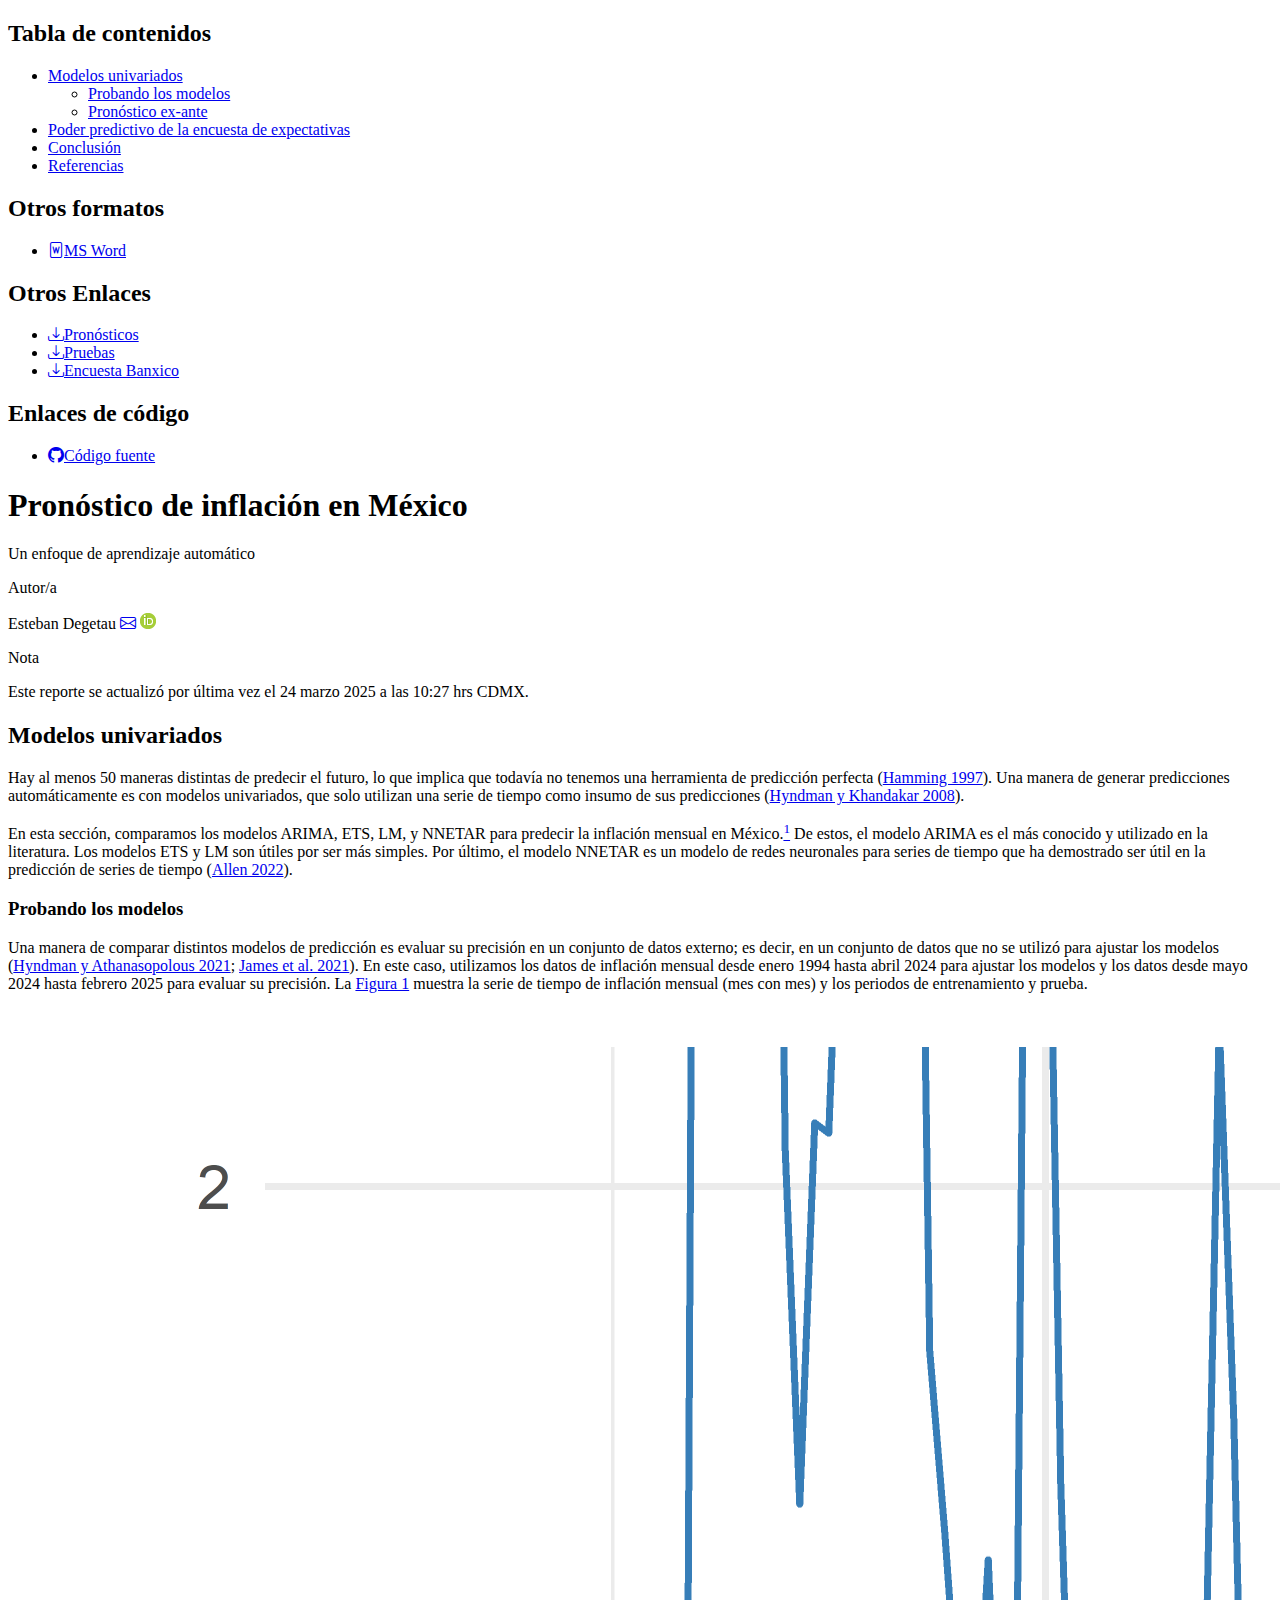
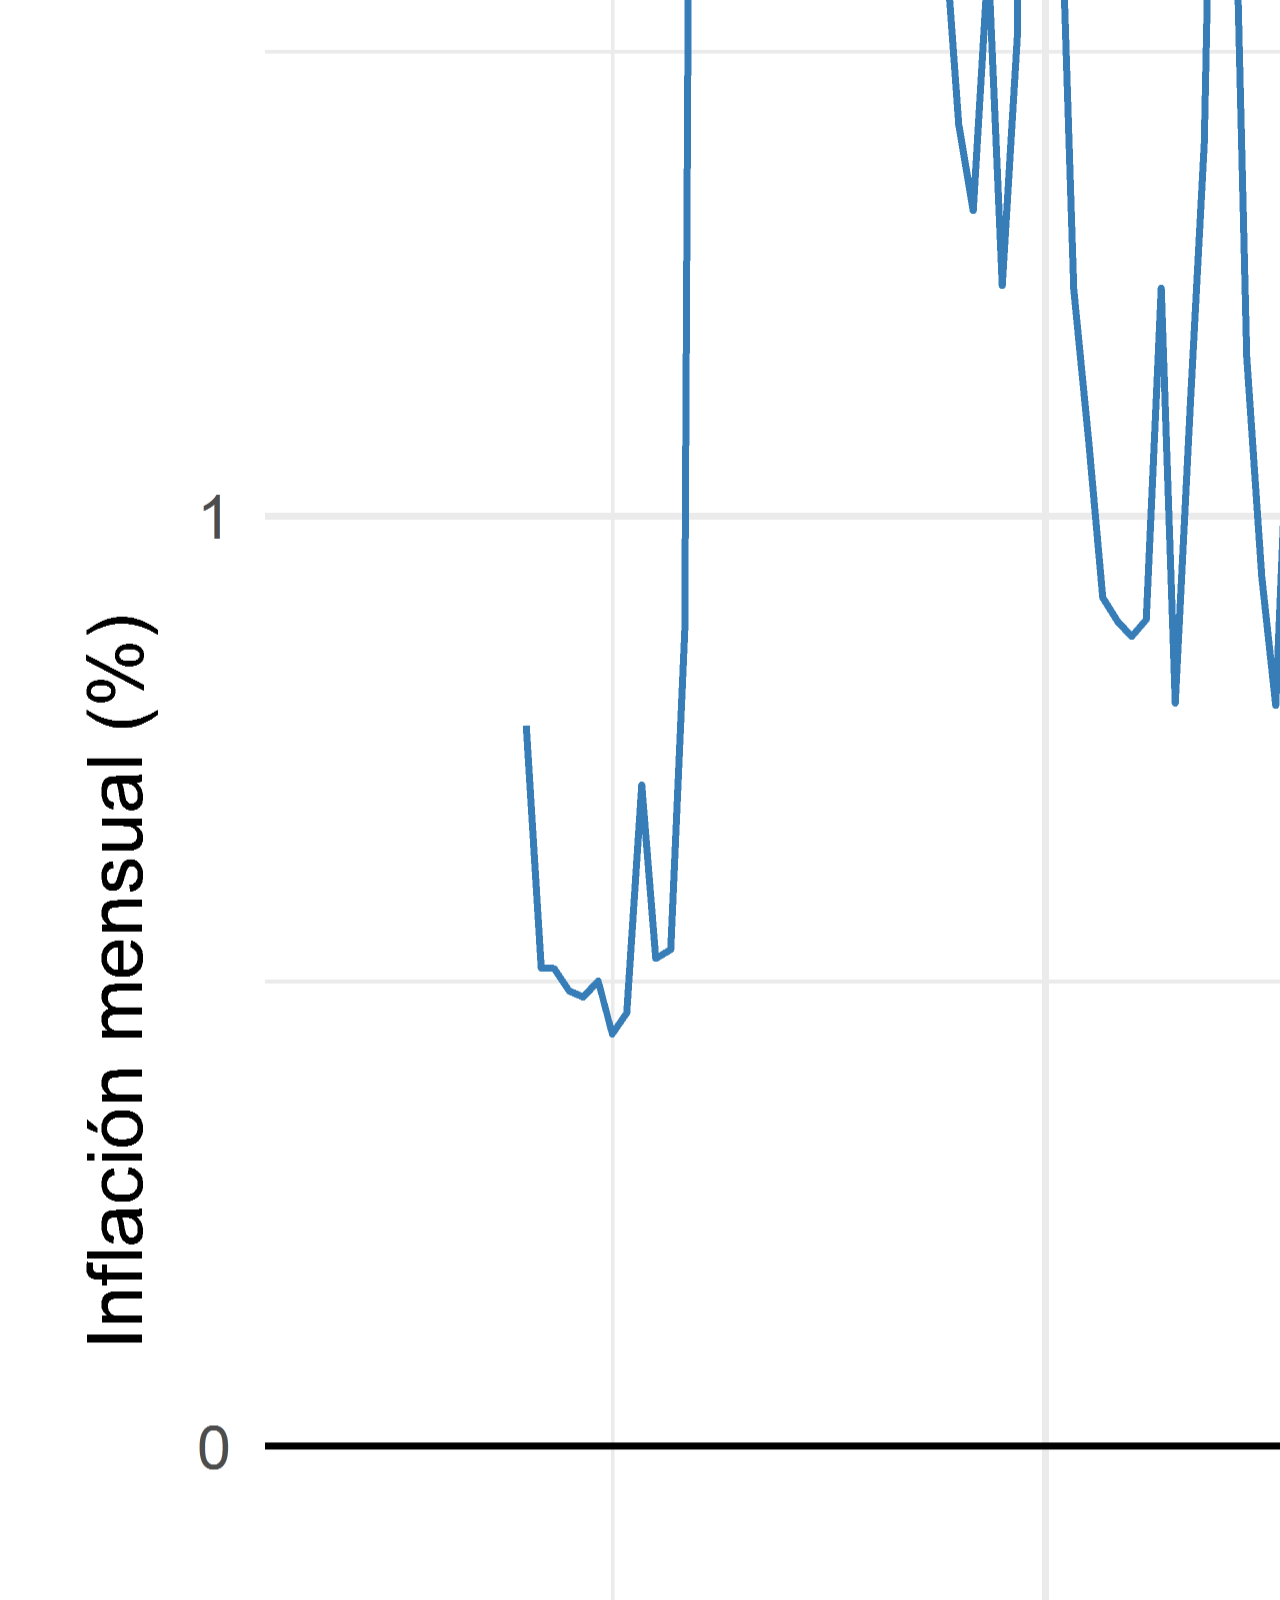
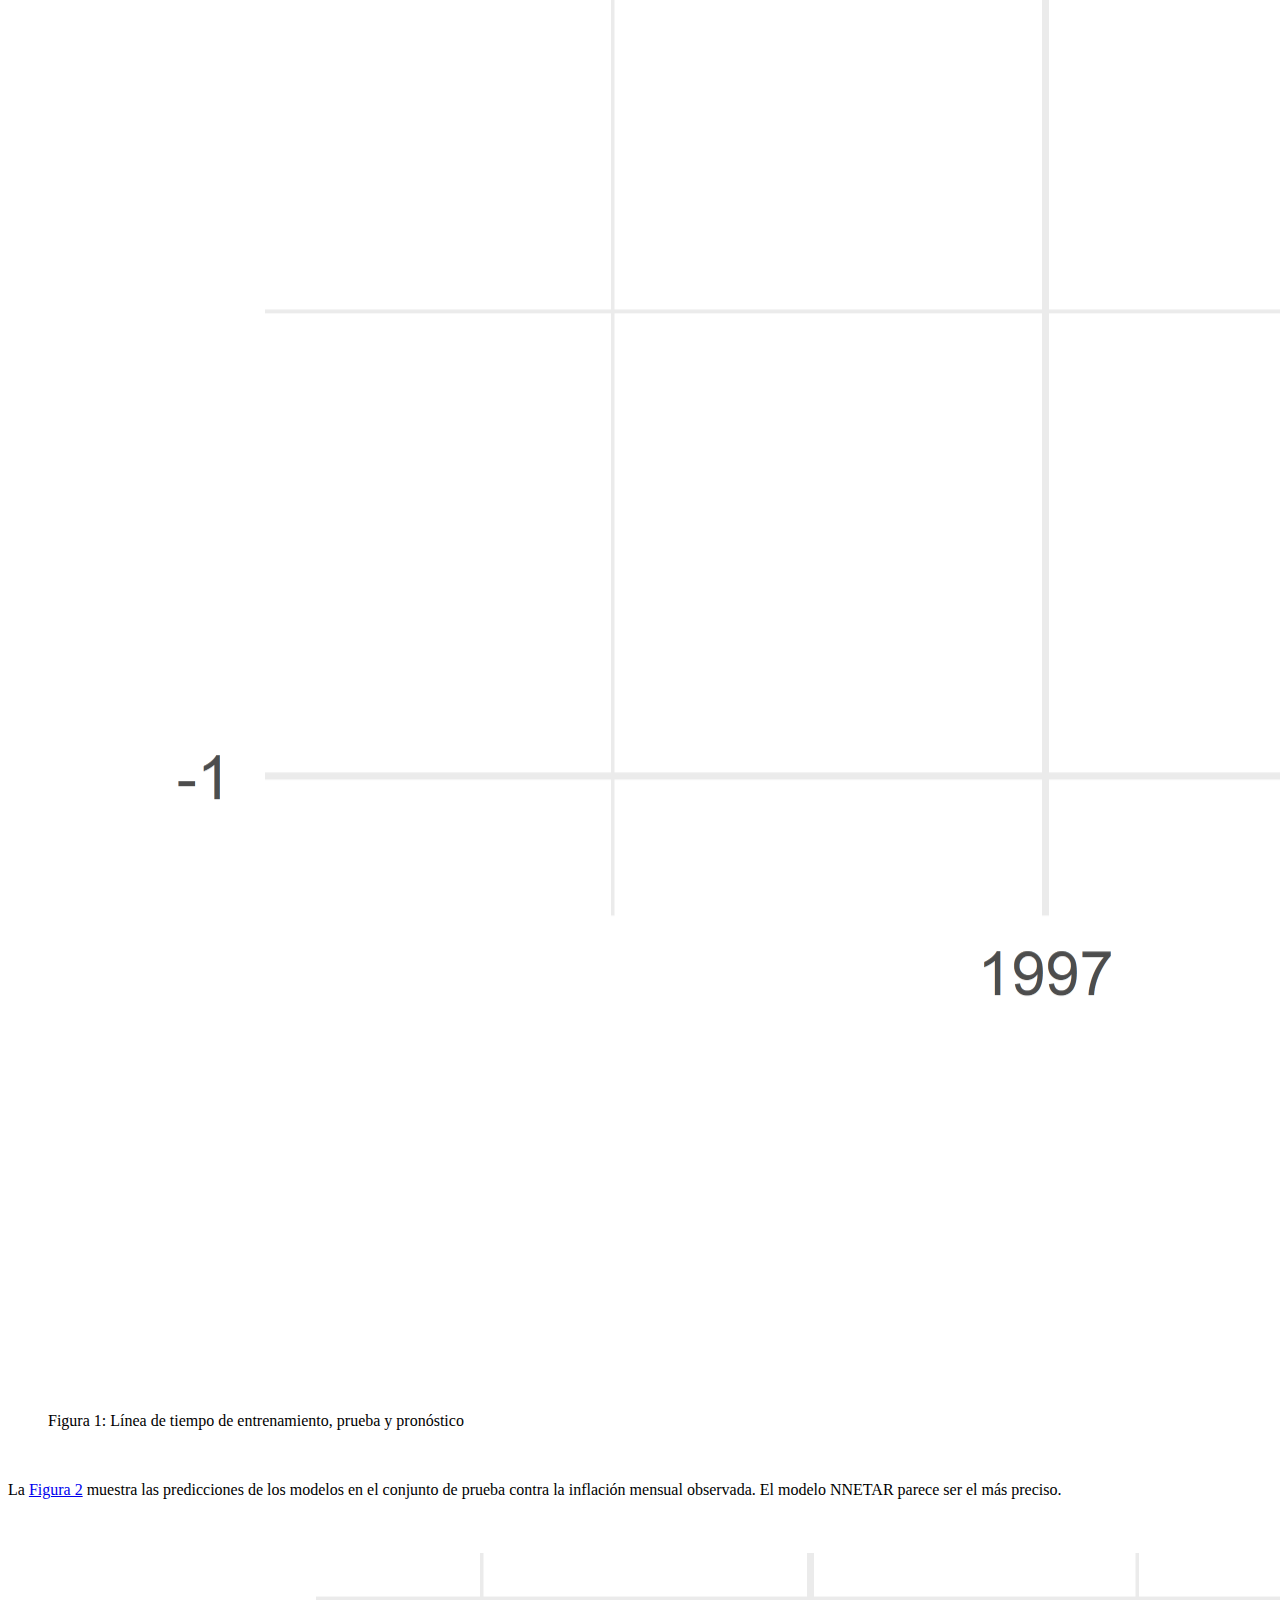
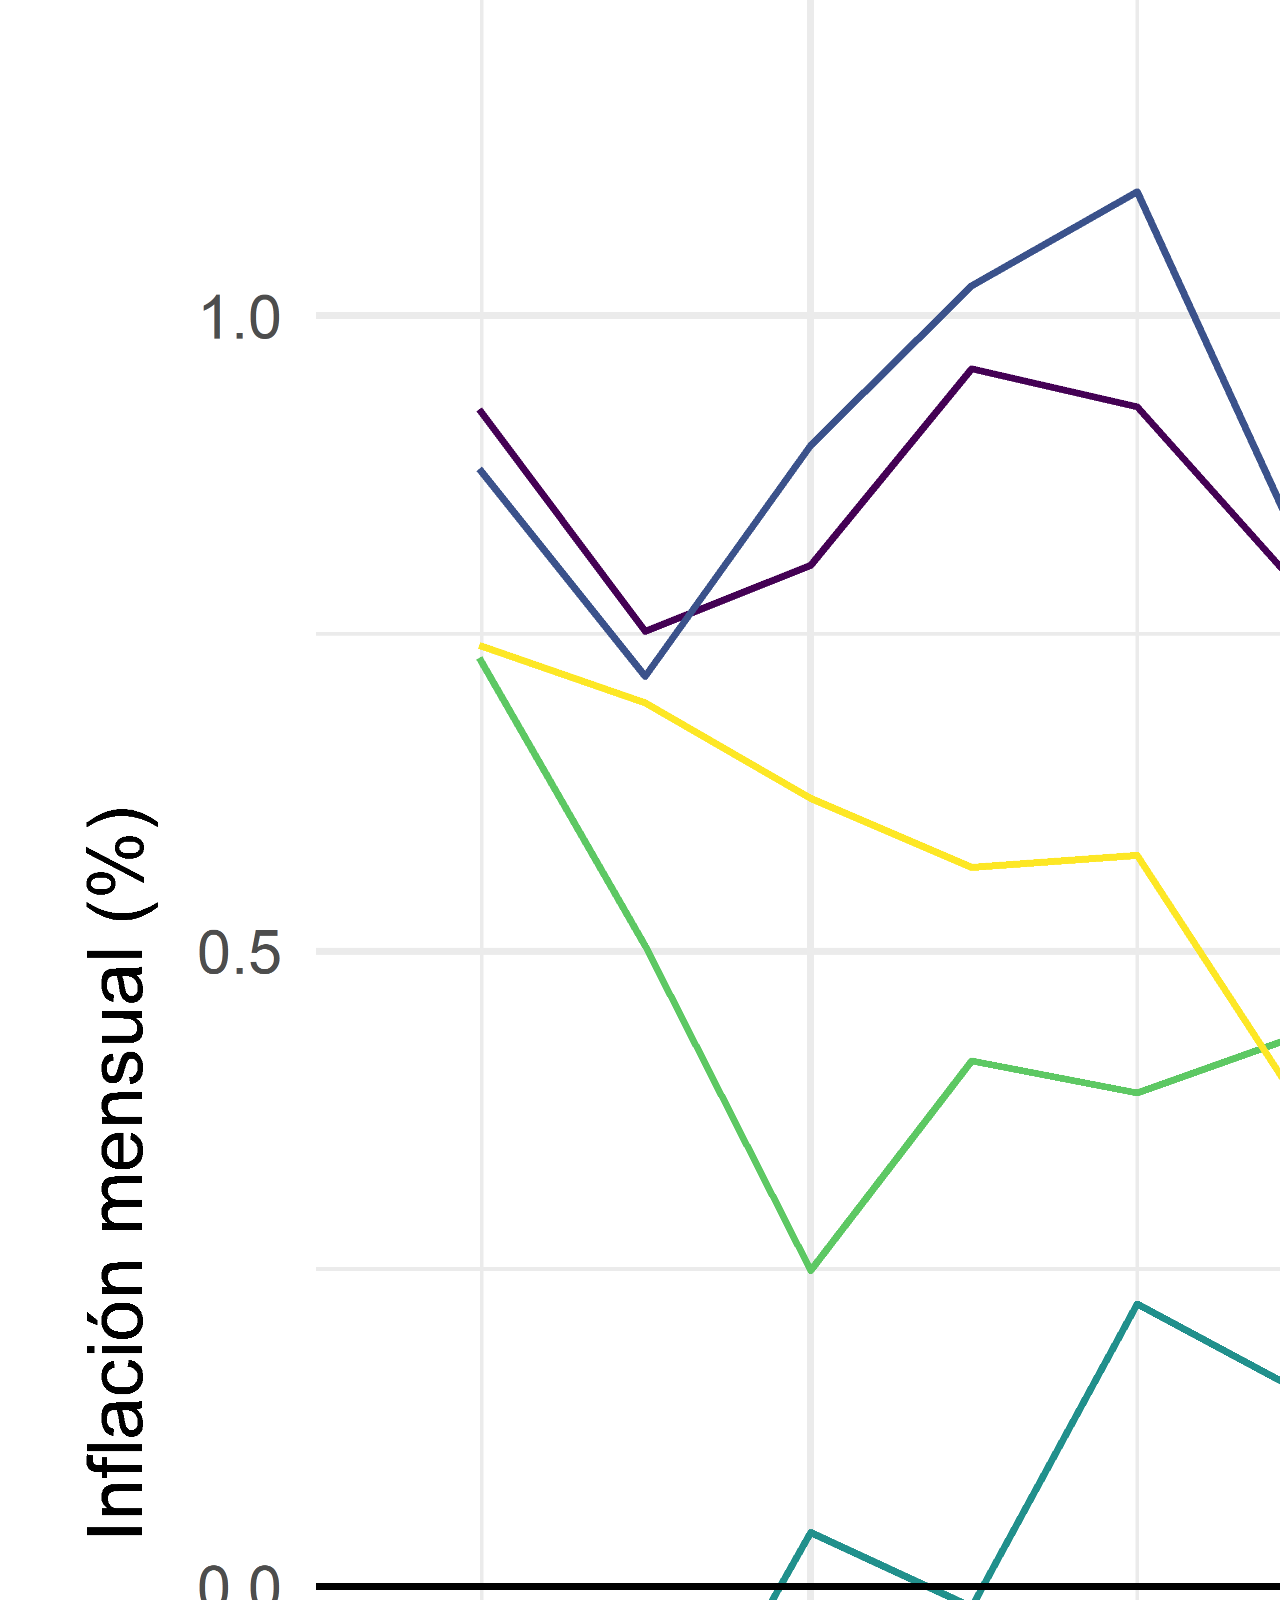
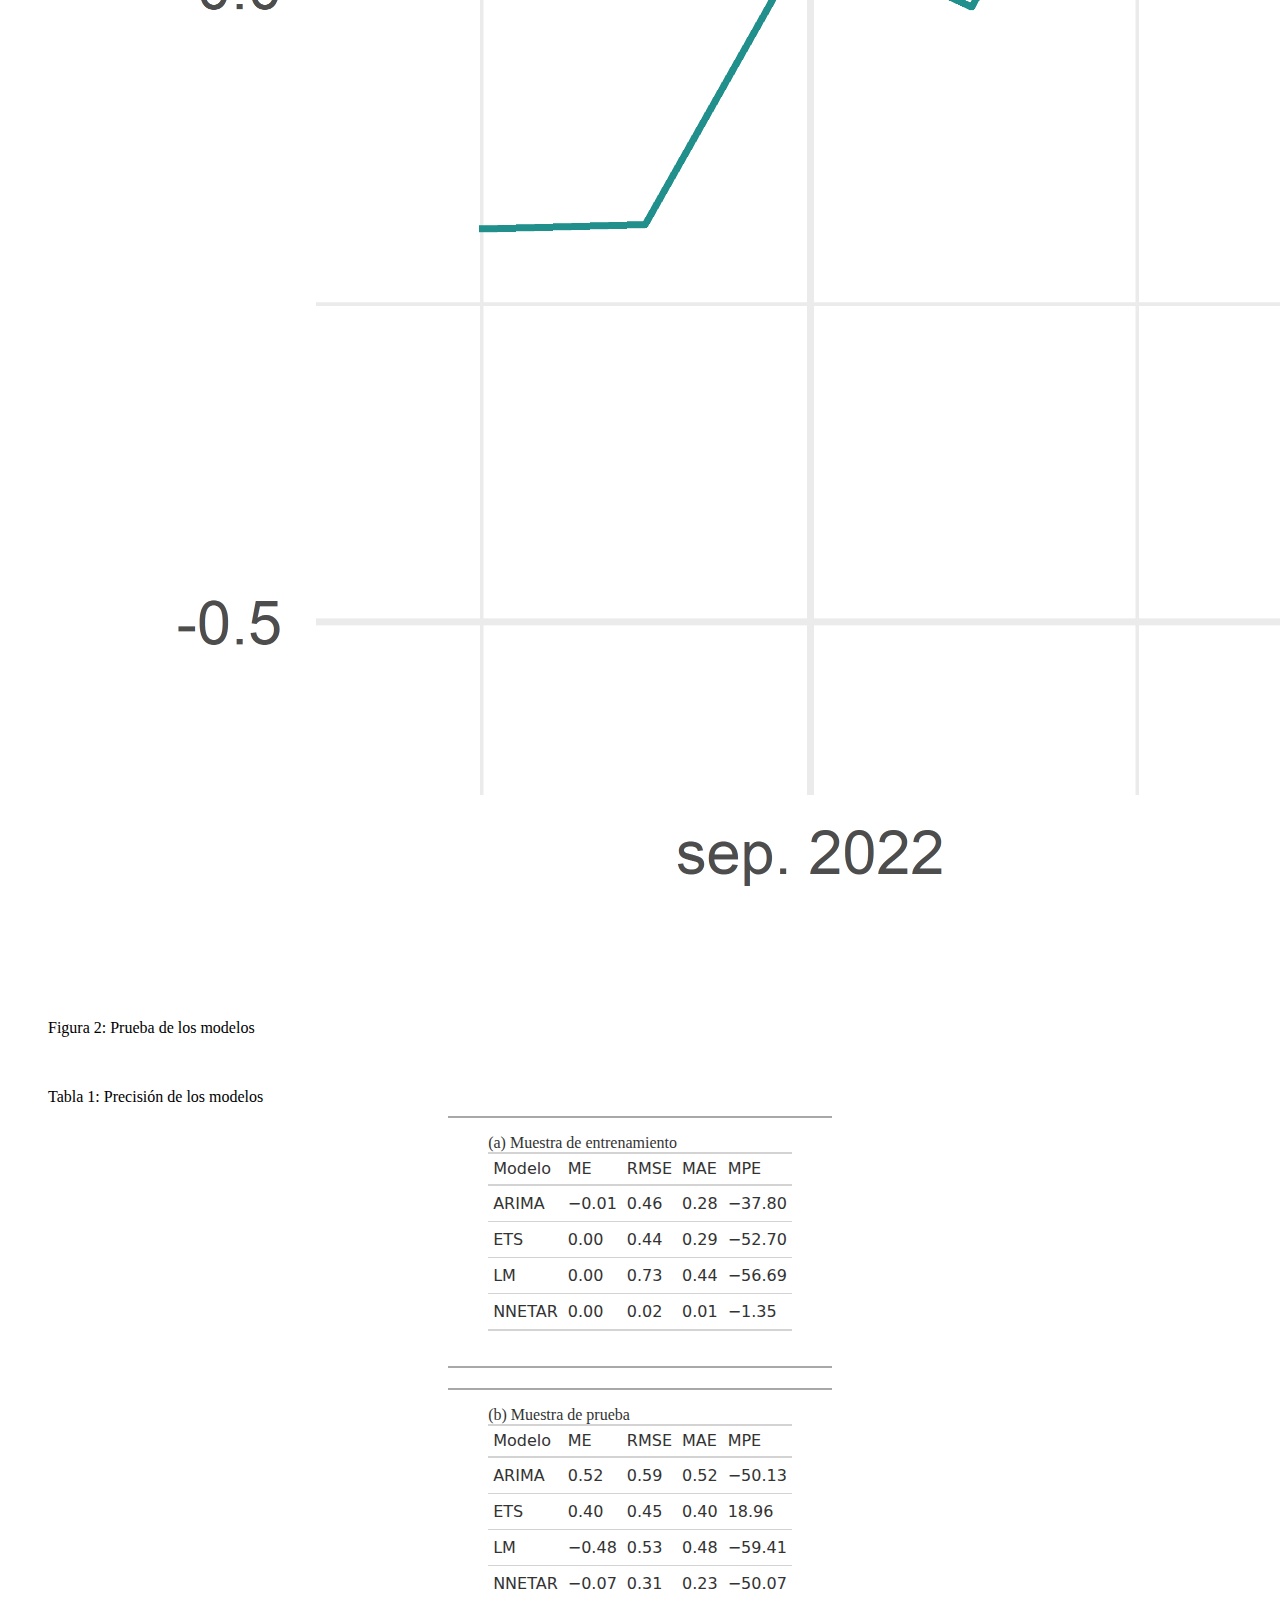
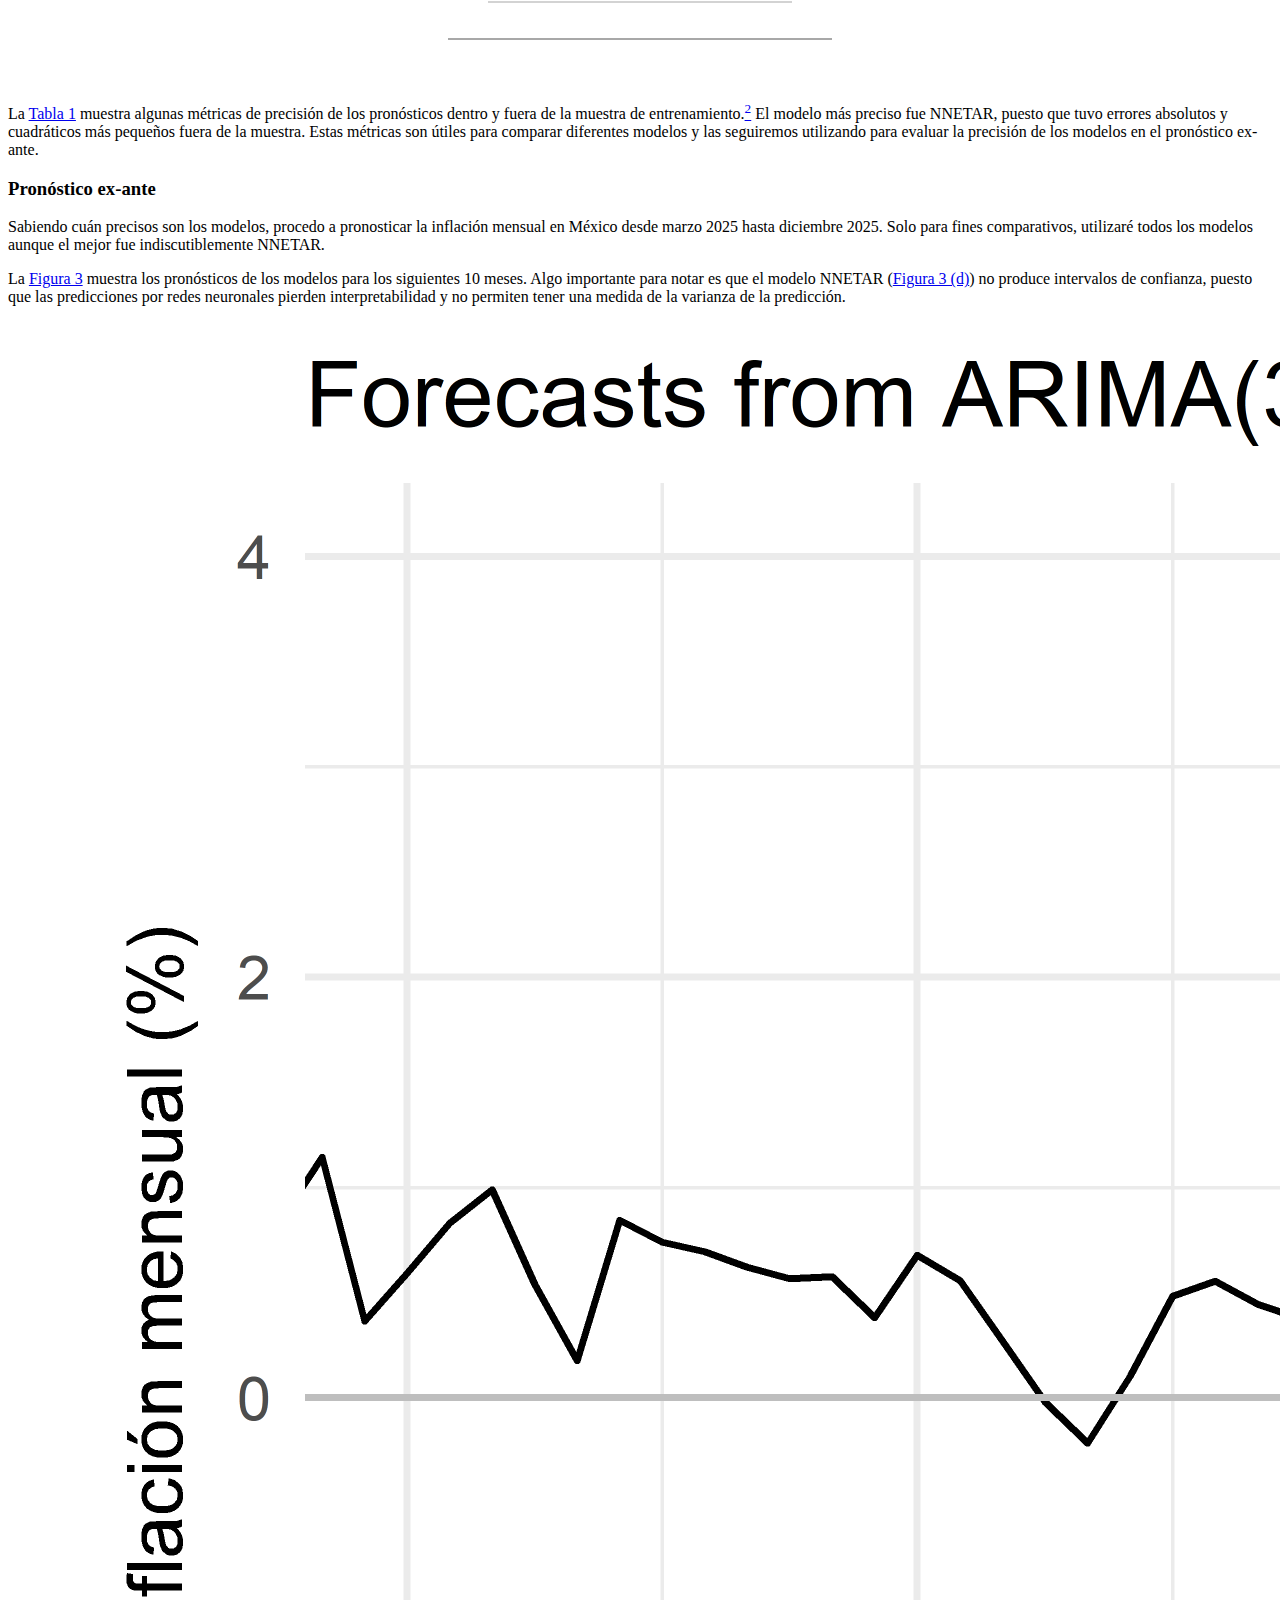
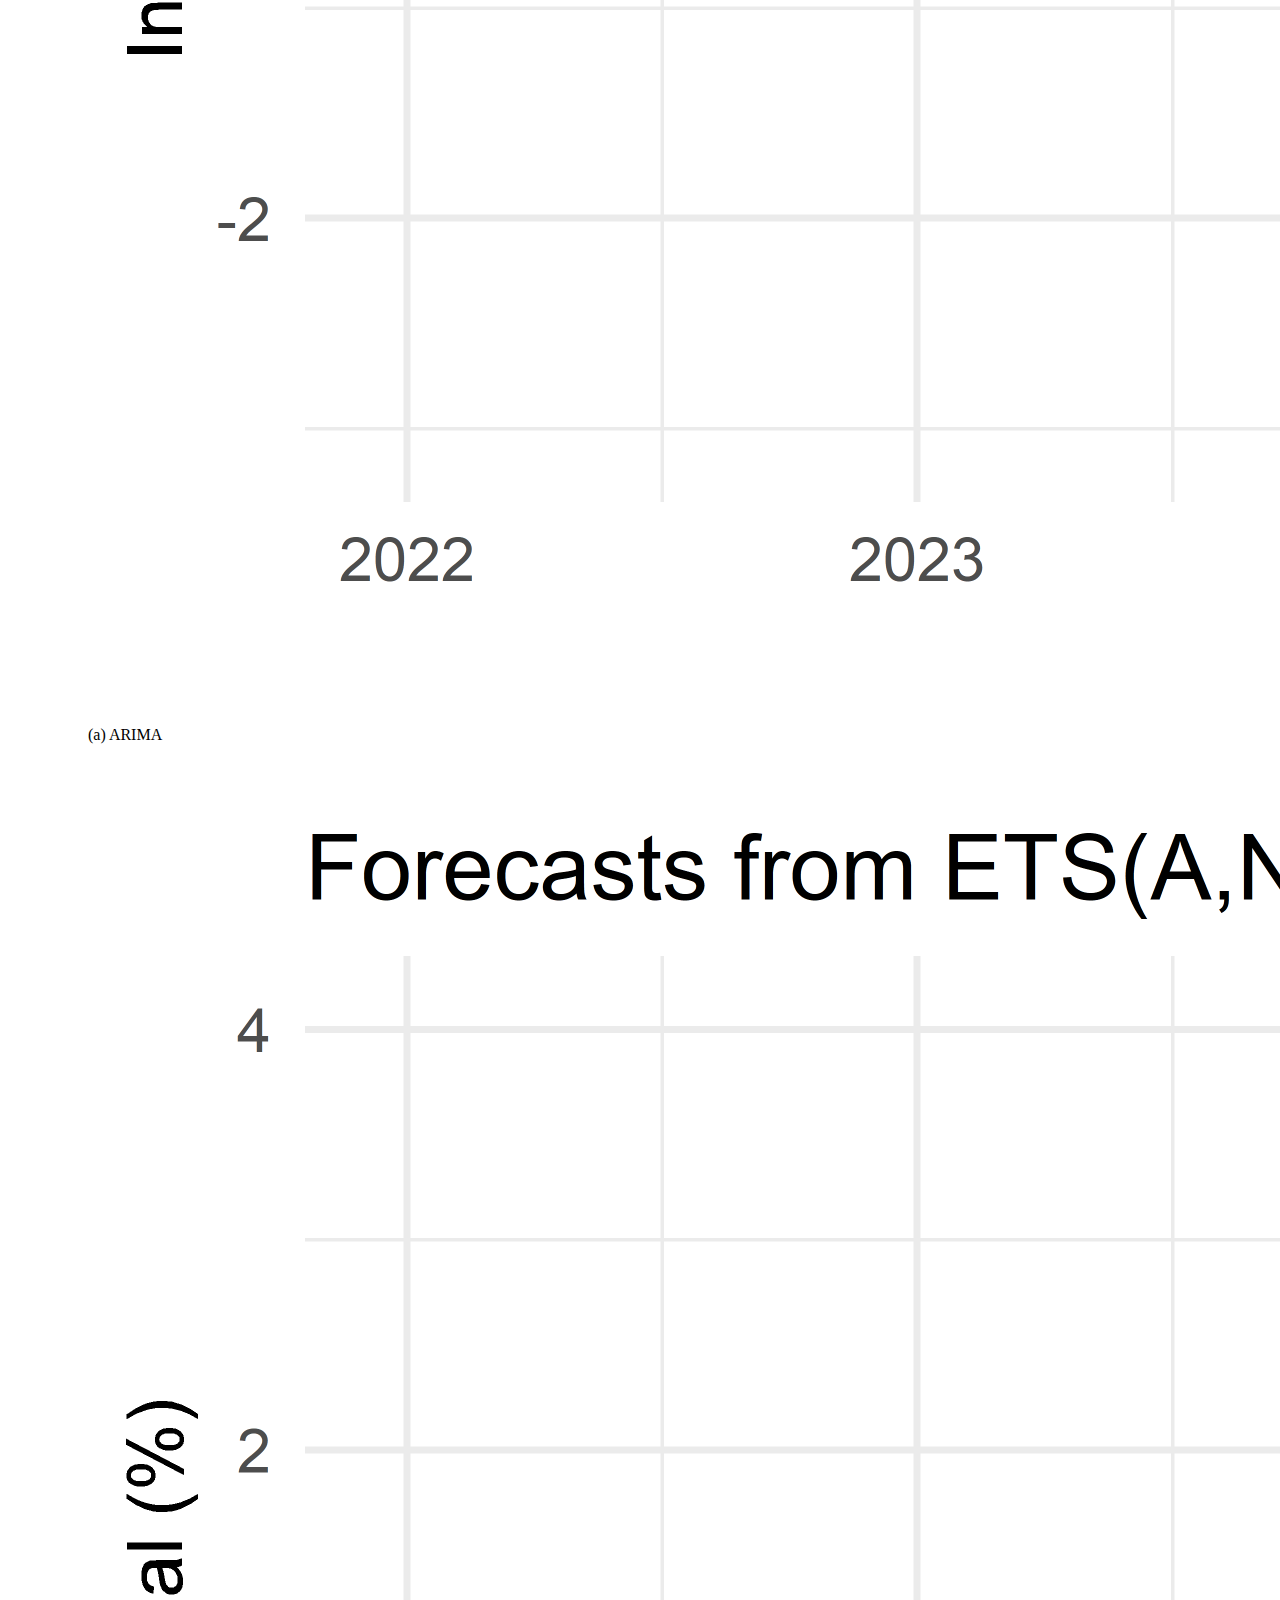
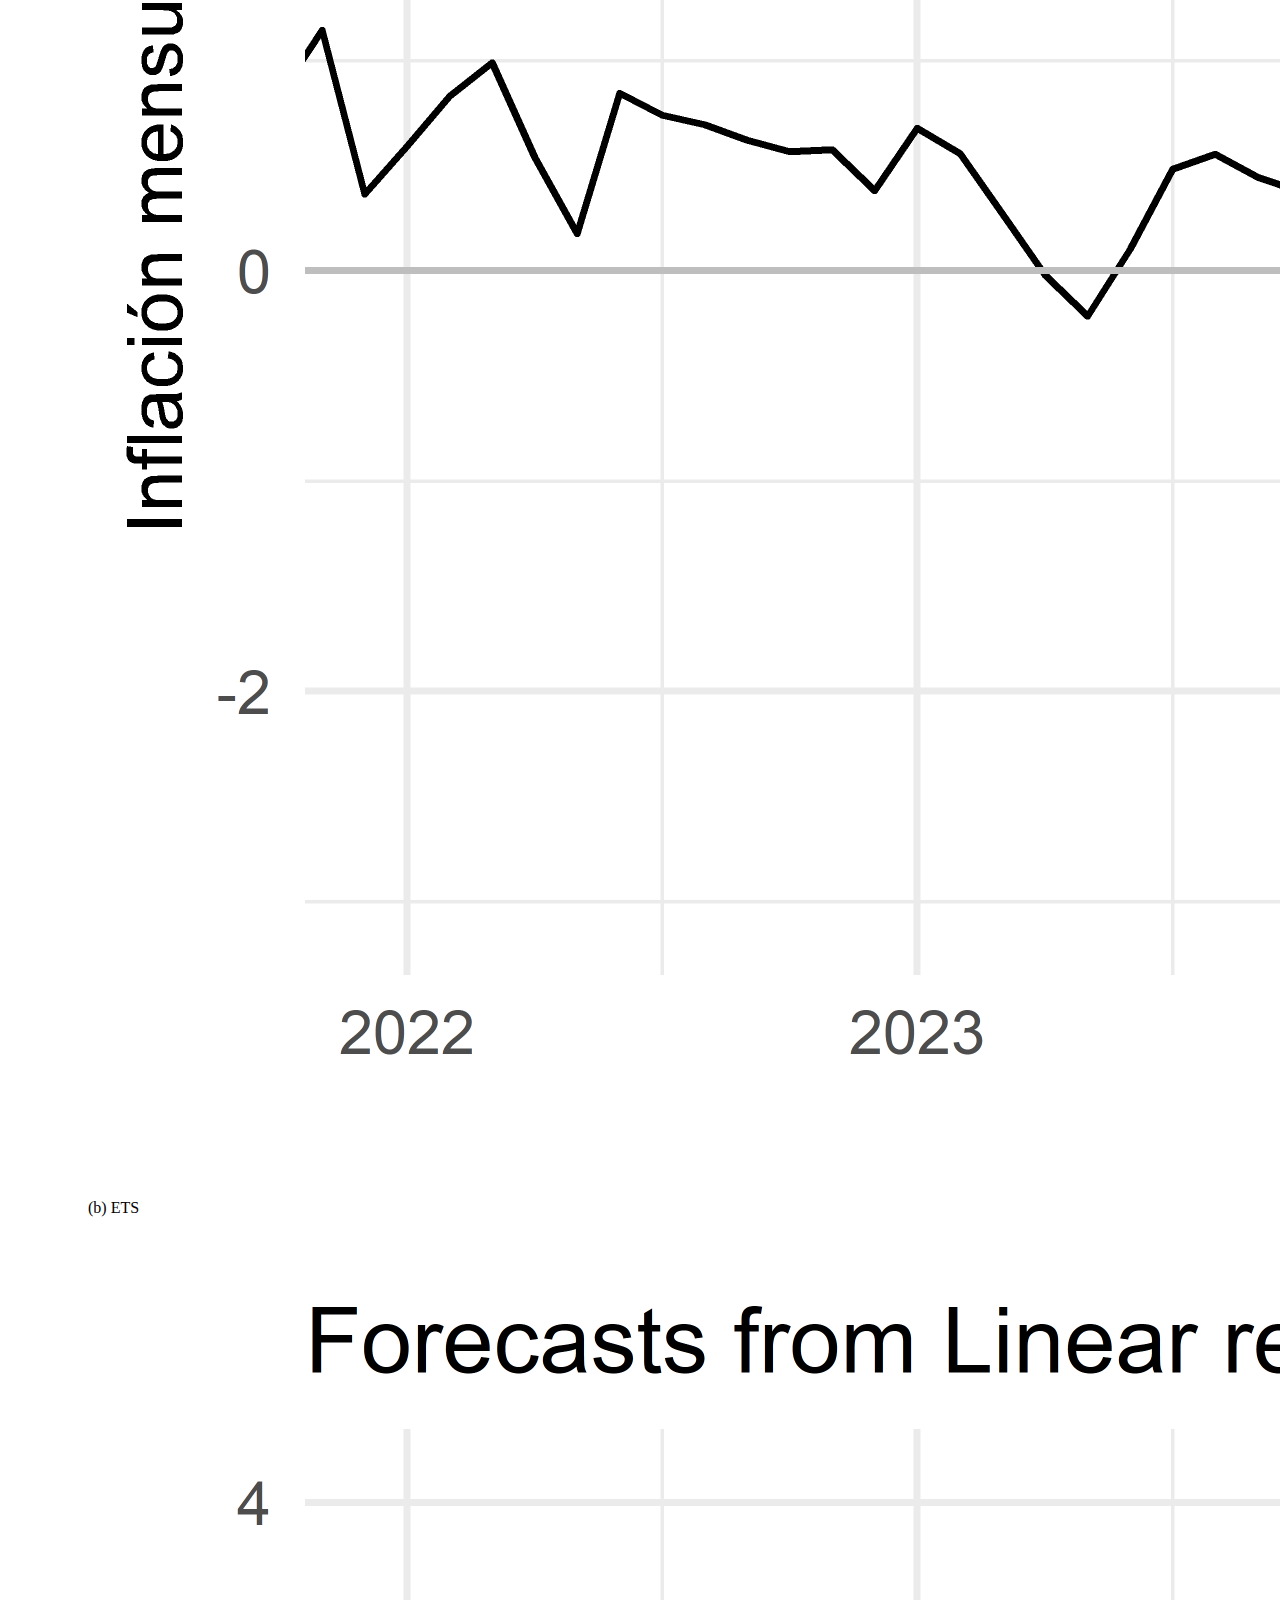
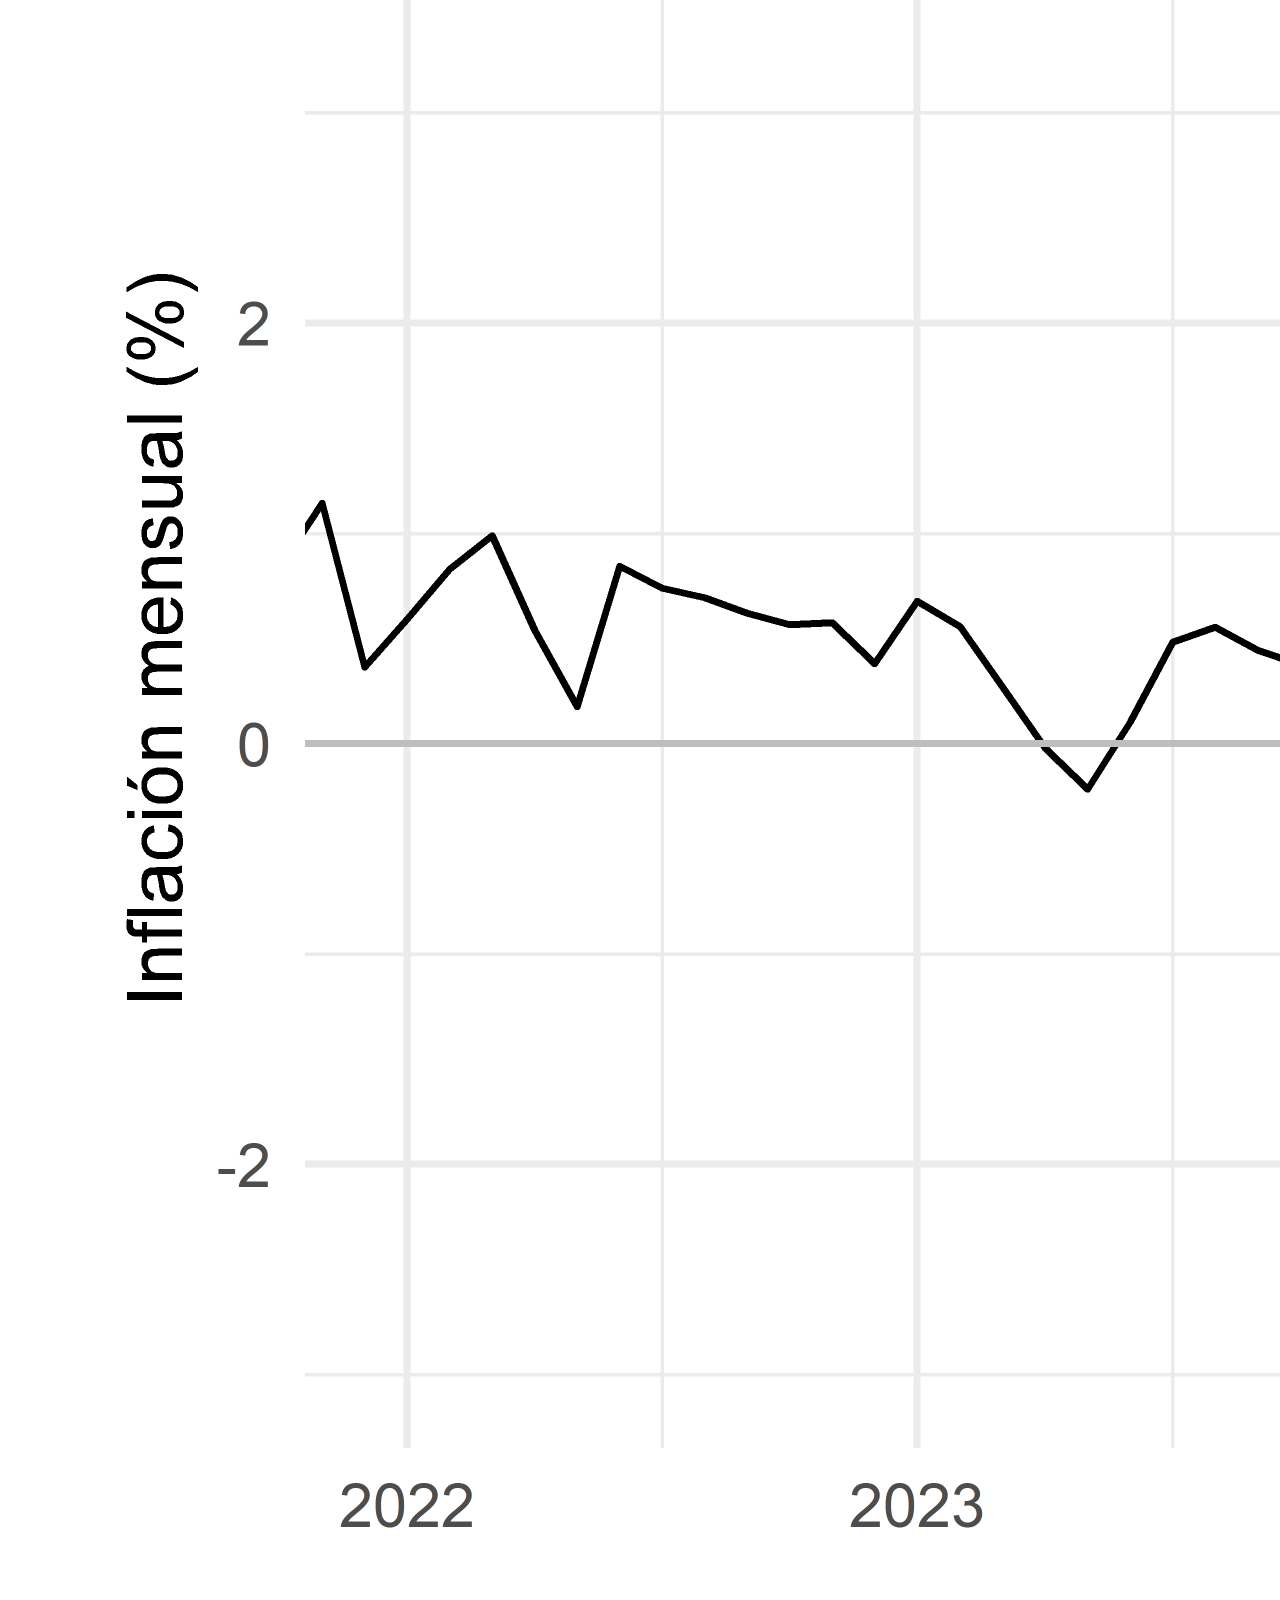
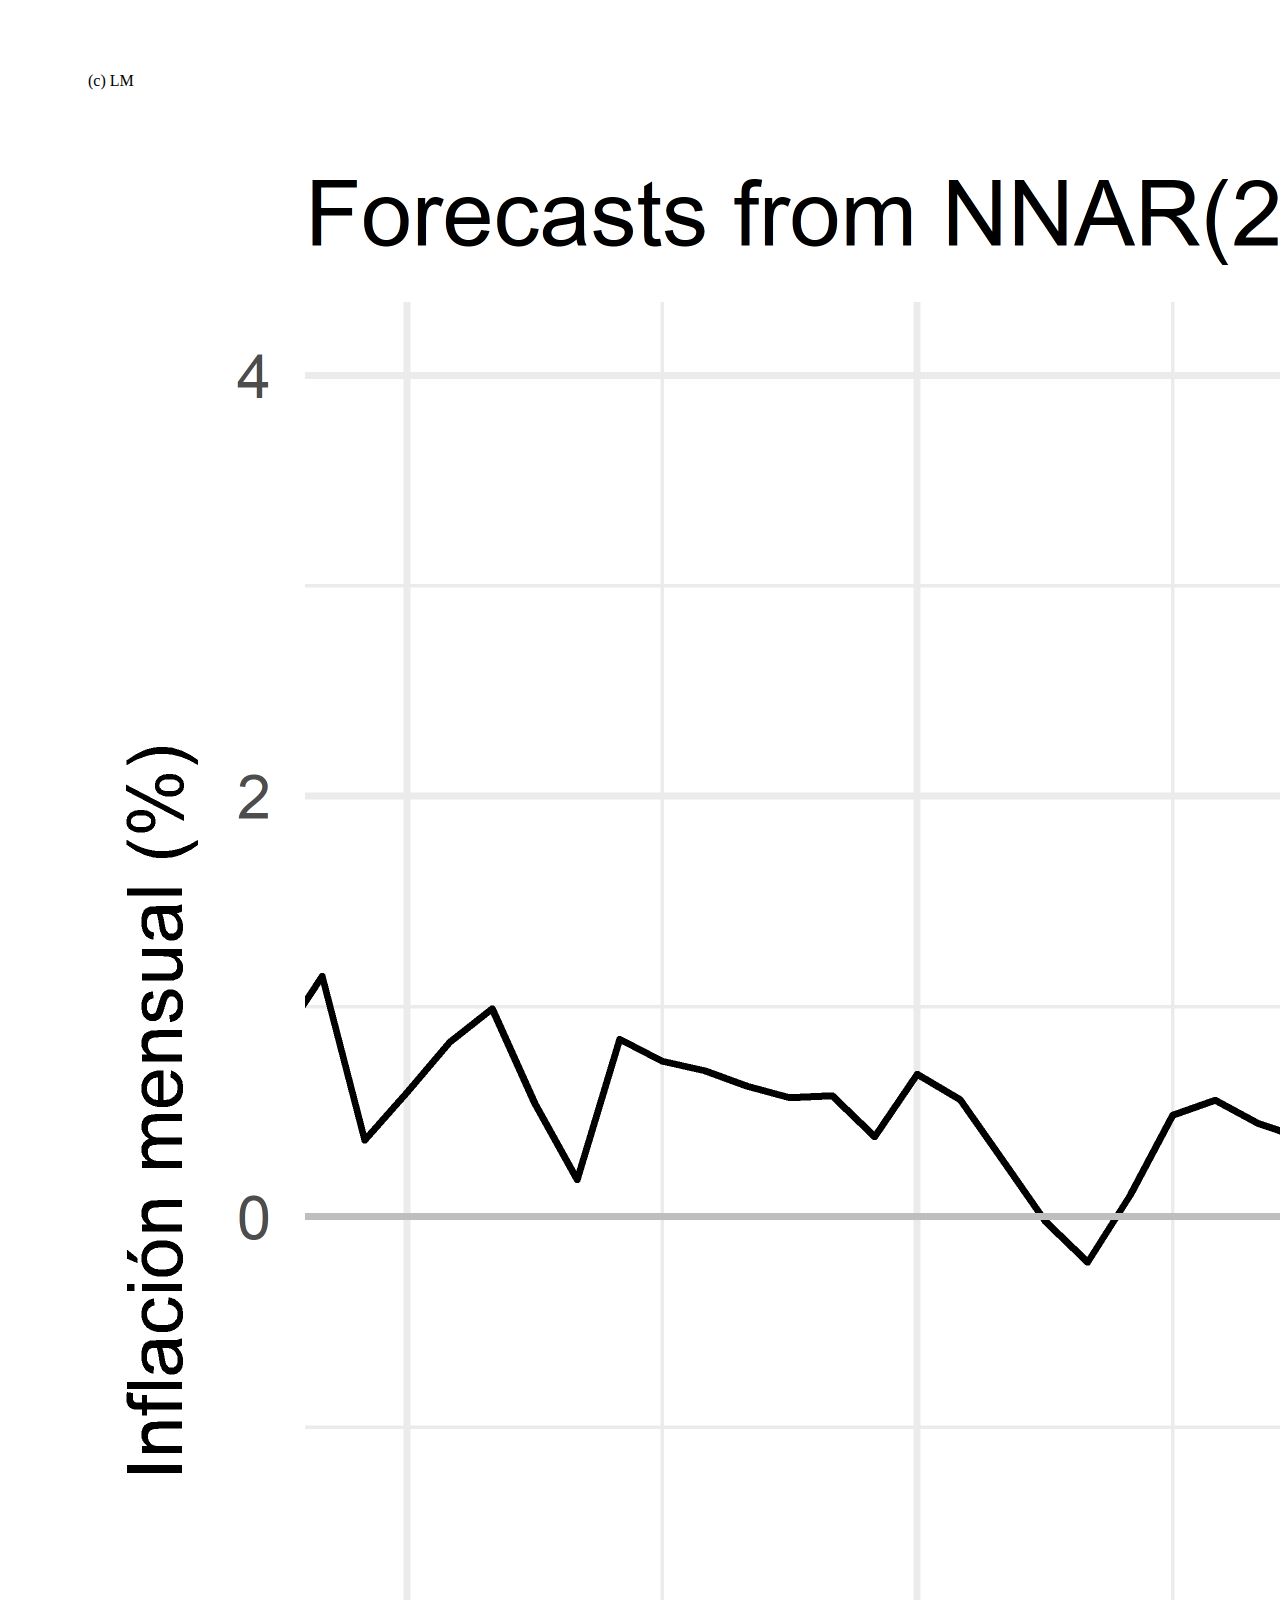
==== commit 163232c2: "march 2025" ====
--- a/monthly_forecast.html
+++ b/monthly_forecast.html
@@ -2,7 +2,7 @@
 <html xmlns="http://www.w3.org/1999/xhtml" lang="es" xml:lang="es"><head>
 
 <meta charset="utf-8">
-<meta name="generator" content="quarto-1.4.549">
+<meta name="generator" content="quarto-1.6.37">
 
 <meta name="viewport" content="width=device-width, initial-scale=1.0, user-scalable=yes">
 
@@ -50,12 +50,12 @@
 <script src="monthly_forecast_files/libs/quarto-html/tippy.umd.min.js"></script>
 <script src="monthly_forecast_files/libs/quarto-html/anchor.min.js"></script>
 <link href="monthly_forecast_files/libs/quarto-html/tippy.css" rel="stylesheet">
-<link href="monthly_forecast_files/libs/quarto-html/quarto-syntax-highlighting.css" rel="stylesheet" class="quarto-color-scheme" id="quarto-text-highlighting-styles">
-<link href="monthly_forecast_files/libs/quarto-html/quarto-syntax-highlighting-dark.css" rel="prefetch" class="quarto-color-scheme quarto-color-alternate" id="quarto-text-highlighting-styles">
+<link href="monthly_forecast_files/libs/quarto-html/quarto-syntax-highlighting-29e2c20b02301cfff04dc8050bf30c7e.css" rel="stylesheet" class="quarto-color-scheme" id="quarto-text-highlighting-styles">
+<link href="monthly_forecast_files/libs/quarto-html/quarto-syntax-highlighting-dark-43df0d6f53b733b42d37fa7808e17715.css" rel="prefetch" class="quarto-color-scheme quarto-color-alternate" id="quarto-text-highlighting-styles">
 <script src="monthly_forecast_files/libs/bootstrap/bootstrap.min.js"></script>
 <link href="monthly_forecast_files/libs/bootstrap/bootstrap-icons.css" rel="stylesheet">
-<link href="monthly_forecast_files/libs/bootstrap/bootstrap.min.css" rel="stylesheet" class="quarto-color-scheme" id="quarto-bootstrap" data-mode="light">
-<link href="monthly_forecast_files/libs/bootstrap/bootstrap-dark.min.css" rel="prefetch" class="quarto-color-scheme quarto-color-alternate" id="quarto-bootstrap" data-mode="dark">
+<link href="monthly_forecast_files/libs/bootstrap/bootstrap-d5ce786eb68fc388217f4307dbeb3d37.min.css" rel="stylesheet" append-hash="true" class="quarto-color-scheme" id="quarto-bootstrap" data-mode="light">
+<link href="monthly_forecast_files/libs/bootstrap/bootstrap-dark-cc07a54ba1d115b207ff145c3c23010b.min.css" rel="prefetch" append-hash="true" class="quarto-color-scheme quarto-color-alternate" id="quarto-bootstrap" data-mode="dark">
 
 
 </head>
@@ -117,7 +117,7 @@
 </div>
 </div>
 <div class="callout-body-container callout-body">
-<p>Este reporte se actualizó por última vez el 09 abril 2024 a las 08:44 hrs CDMX.</p>
+<p>Este reporte se actualizó por última vez el 24 marzo 2025 a las 10:27 hrs CDMX.</p>
 </div>
 </div>
 <section id="modelos-univariados" class="level2 page-columns page-full">
@@ -126,10 +126,10 @@
 <p>En esta sección, comparamos los modelos ARIMA, ETS, LM, y NNETAR para predecir la inflación mensual en México.<a href="#fn1" class="footnote-ref" id="fnref1" role="doc-noteref"><sup>1</sup></a> De estos, el modelo ARIMA es el más conocido y utilizado en la literatura. Los modelos ETS y LM son útiles por ser más simples. Por último, el modelo NNETAR es un modelo de redes neuronales para series de tiempo que ha demostrado ser útil en la predicción de series de tiempo <span class="citation" data-cites="allen2022">(<a href="#ref-allen2022" role="doc-biblioref">Allen 2022</a>)</span>.</p>
 <section id="probando-los-modelos" class="level3 page-columns page-full">
 <h3 class="anchored" data-anchor-id="probando-los-modelos">Probando los modelos</h3>
-<p>Una manera de comparar distintos modelos de predicción es evaluar su precisión en un conjunto de datos externo; es decir, en un conjunto de datos que no se utilizó para ajustar los modelos <span class="citation" data-cites="hyndman2021 james2021a">(<a href="#ref-hyndman2021" role="doc-biblioref">Hyndman y Athanasopolous 2021</a>; <a href="#ref-james2021a" role="doc-biblioref">James et&nbsp;al. 2021</a>)</span>. En este caso, utilizamos los datos de inflación mensual desde enero 1994 hasta junio 2022 para ajustar los modelos y los datos desde julio 2022 hasta marzo 2024 para evaluar su precisión. La <a href="#fig-timeline" class="quarto-xref">Figura&nbsp;1</a> muestra la serie de tiempo de inflación mensual (mes con mes) y los periodos de entrenamiento y prueba.</p>
+<p>Una manera de comparar distintos modelos de predicción es evaluar su precisión en un conjunto de datos externo; es decir, en un conjunto de datos que no se utilizó para ajustar los modelos <span class="citation" data-cites="hyndman2021 james2021a">(<a href="#ref-hyndman2021" role="doc-biblioref">Hyndman y Athanasopolous 2021</a>; <a href="#ref-james2021a" role="doc-biblioref">James et&nbsp;al. 2021</a>)</span>. En este caso, utilizamos los datos de inflación mensual desde enero 1994 hasta abril 2024 para ajustar los modelos y los datos desde mayo 2024 hasta febrero 2025 para evaluar su precisión. La <a href="#fig-timeline" class="quarto-xref">Figura&nbsp;1</a> muestra la serie de tiempo de inflación mensual (mes con mes) y los periodos de entrenamiento y prueba.</p>
 <div class="cell page-columns page-full">
 <div class="cell-output-display page-columns page-full">
-<div id="fig-timeline" class="quarto-figure quarto-figure-center quarto-float anchored page-columns page-full">
+<div id="fig-timeline" class="quarto-float quarto-figure quarto-figure-center anchored page-columns page-full">
 <figure class="quarto-float quarto-float-fig figure page-columns page-full">
 <div aria-describedby="fig-timeline-caption-0ceaefa1-69ba-4598-a22c-09a6ac19f8ca" class="page-columns page-full">
 <img src="monthly_forecast_files/figure-html/fig-timeline-1.png" class="img-fluid figure-img column-page" width="6000">
@@ -144,7 +144,7 @@
 <p>La <a href="#fig-test" class="quarto-xref">Figura&nbsp;2</a> muestra las predicciones de los modelos en el conjunto de prueba contra la inflación mensual observada. El modelo NNETAR parece ser el más preciso.</p>
 <div class="cell">
 <div class="cell-output-display">
-<div id="fig-test" class="quarto-figure quarto-figure-center quarto-float anchored">
+<div id="fig-test" class="quarto-float quarto-figure quarto-figure-center anchored">
 <figure class="quarto-float quarto-float-fig figure">
 <div aria-describedby="fig-test-caption-0ceaefa1-69ba-4598-a22c-09a6ac19f8ca">
 <img src="monthly_forecast_files/figure-html/fig-test-1.png" class="img-fluid figure-img" width="4500">
@@ -605,15 +605,15 @@
 }
 </style>
 
-<div id="tbl-comp-1" class="gt_table do-not-create-environment quarto-float anchored" data-quarto-postprocess="true" data-quarto-disable-processing="false" data-quarto-bootstrap="false">
+<div id="tbl-comp-1" class="gt_table do-not-create-environment quarto-float quarto-figure quarto-figure-center anchored" data-quarto-postprocess="true" data-quarto-disable-processing="false" data-quarto-bootstrap="false">
 <figure class="quarto-float quarto-subfloat-tbl figure">
 <figcaption class="quarto-float-caption-top quarto-subfloat-caption quarto-subfloat-tbl" id="tbl-comp-1-caption-0ceaefa1-69ba-4598-a22c-09a6ac19f8ca">
 (a) Muestra de entrenamiento
 </figcaption>
 <div aria-describedby="tbl-comp-1-caption-0ceaefa1-69ba-4598-a22c-09a6ac19f8ca">
-<table id="tbl-comp-1" class="gt_table do-not-create-environment table" data-quarto-postprocess="true" data-quarto-disable-processing="false" data-quarto-bootstrap="false">
+<table id="tbl-comp-1" class="gt_table do-not-create-environment caption-top table" data-quarto-postprocess="true" data-quarto-disable-processing="false" data-quarto-bootstrap="false">
 <thead>
-<tr class="header gt_col_headings">
+<tr class="gt_col_headings header">
 <th id="Modelo" class="gt_col_heading gt_columns_bottom_border gt_left" style="text-align: left;" data-quarto-table-cell-role="th" scope="col">Modelo</th>
 <th id="ME" class="gt_col_heading gt_columns_bottom_border gt_right" style="text-align: left;" data-quarto-table-cell-role="th" scope="col">ME</th>
 <th id="RMSE" class="gt_col_heading gt_columns_bottom_border gt_right" style="text-align: left;" data-quarto-table-cell-role="th" scope="col">RMSE</th>
@@ -1100,15 +1100,15 @@
 }
 </style>
 
-<div id="tbl-comp-2" class="gt_table do-not-create-environment quarto-float anchored" data-quarto-postprocess="true" data-quarto-disable-processing="false" data-quarto-bootstrap="false">
+<div id="tbl-comp-2" class="gt_table do-not-create-environment quarto-float quarto-figure quarto-figure-center anchored" data-quarto-postprocess="true" data-quarto-disable-processing="false" data-quarto-bootstrap="false">
 <figure class="quarto-float quarto-subfloat-tbl figure">
 <figcaption class="quarto-float-caption-top quarto-subfloat-caption quarto-subfloat-tbl" id="tbl-comp-2-caption-0ceaefa1-69ba-4598-a22c-09a6ac19f8ca">
 (b) Muestra de prueba
 </figcaption>
 <div aria-describedby="tbl-comp-2-caption-0ceaefa1-69ba-4598-a22c-09a6ac19f8ca">
-<table id="tbl-comp-2" class="gt_table do-not-create-environment table" data-quarto-postprocess="true" data-quarto-disable-processing="false" data-quarto-bootstrap="false">
+<table id="tbl-comp-2" class="gt_table do-not-create-environment caption-top table" data-quarto-postprocess="true" data-quarto-disable-processing="false" data-quarto-bootstrap="false">
 <thead>
-<tr class="header gt_col_headings">
+<tr class="gt_col_headings header">
 <th id="Modelo" class="gt_col_heading gt_columns_bottom_border gt_left" style="text-align: left;" data-quarto-table-cell-role="th" scope="col">Modelo</th>
 <th id="ME" class="gt_col_heading gt_columns_bottom_border gt_right" style="text-align: left;" data-quarto-table-cell-role="th" scope="col">ME</th>
 <th id="RMSE" class="gt_col_heading gt_columns_bottom_border gt_right" style="text-align: left;" data-quarto-table-cell-role="th" scope="col">RMSE</th>
@@ -1161,14 +1161,14 @@
 </section>
 <section id="pronóstico-ex-ante" class="level3">
 <h3 class="anchored" data-anchor-id="pronóstico-ex-ante">Pronóstico ex-ante</h3>
-<p>Sabiendo cuán precisos son los modelos, procedo a pronosticar la inflación mensual en México desde abril 2024 hasta diciembre 2025. Solo para fines comparativos, utilizaré todos los modelos aunque el mejor fue indiscutiblemente NNETAR.</p>
-<p>La <a href="#fig-forecast" class="quarto-xref">Figura&nbsp;3</a> muestra los pronósticos de los modelos para los siguientes 21 meses. Algo importante para notar es que el modelo NNETAR (<a href="#fig-forecast-4" class="quarto-xref">Figura&nbsp;3 (d)</a>) no produce intervalos de confianza, puesto que las predicciones por redes neuronales pierden interpretabilidad y no permiten tener una medida de la varianza de la predicción.</p>
+<p>Sabiendo cuán precisos son los modelos, procedo a pronosticar la inflación mensual en México desde marzo 2025 hasta diciembre 2025. Solo para fines comparativos, utilizaré todos los modelos aunque el mejor fue indiscutiblemente NNETAR.</p>
+<p>La <a href="#fig-forecast" class="quarto-xref">Figura&nbsp;3</a> muestra los pronósticos de los modelos para los siguientes 10 meses. Algo importante para notar es que el modelo NNETAR (<a href="#fig-forecast-4" class="quarto-xref">Figura&nbsp;3 (d)</a>) no produce intervalos de confianza, puesto que las predicciones por redes neuronales pierden interpretabilidad y no permiten tener una medida de la varianza de la predicción.</p>
 <div id="fig-forecast" class="quarto-layout-panel">
 <figure class="quarto-float quarto-float-fig figure">
 <div aria-describedby="fig-forecast-caption-0ceaefa1-69ba-4598-a22c-09a6ac19f8ca">
 <div class="quarto-layout-row">
 <div class="cell-output-display quarto-layout-cell-subref quarto-layout-cell" data-ref-parent="fig-forecast" style="flex-basis: 50.0%;justify-content: flex-start;">
-<div id="fig-forecast-1" class="quarto-figure quarto-figure-center quarto-float anchored">
+<div id="fig-forecast-1" class="quarto-float quarto-figure quarto-figure-center anchored">
 <figure class="quarto-float quarto-subfloat-fig figure">
 <div aria-describedby="fig-forecast-1-caption-0ceaefa1-69ba-4598-a22c-09a6ac19f8ca">
 <img src="monthly_forecast_files/figure-html/fig-forecast-1.png" class="img-fluid figure-img" data-ref-parent="fig-forecast" width="2500">
@@ -1180,7 +1180,7 @@
 </div>
 </div>
 <div class="cell-output-display quarto-layout-cell-subref quarto-layout-cell" data-ref-parent="fig-forecast" style="flex-basis: 50.0%;justify-content: flex-start;">
-<div id="fig-forecast-2" class="quarto-figure quarto-figure-center quarto-float anchored">
+<div id="fig-forecast-2" class="quarto-float quarto-figure quarto-figure-center anchored">
 <figure class="quarto-float quarto-subfloat-fig figure">
 <div aria-describedby="fig-forecast-2-caption-0ceaefa1-69ba-4598-a22c-09a6ac19f8ca">
 <img src="monthly_forecast_files/figure-html/fig-forecast-2.png" class="img-fluid figure-img" data-ref-parent="fig-forecast" width="2500">
@@ -1194,7 +1194,7 @@
 </div>
 <div class="quarto-layout-row">
 <div class="cell-output-display quarto-layout-cell-subref quarto-layout-cell" data-ref-parent="fig-forecast" style="flex-basis: 50.0%;justify-content: flex-start;">
-<div id="fig-forecast-3" class="quarto-figure quarto-figure-center quarto-float anchored">
+<div id="fig-forecast-3" class="quarto-float quarto-figure quarto-figure-center anchored">
 <figure class="quarto-float quarto-subfloat-fig figure">
 <div aria-describedby="fig-forecast-3-caption-0ceaefa1-69ba-4598-a22c-09a6ac19f8ca">
 <img src="monthly_forecast_files/figure-html/fig-forecast-3.png" class="img-fluid figure-img" data-ref-parent="fig-forecast" width="2500">
@@ -1206,7 +1206,7 @@
 </div>
 </div>
 <div class="cell-output-display quarto-layout-cell-subref quarto-layout-cell" data-ref-parent="fig-forecast" style="flex-basis: 50.0%;justify-content: flex-start;">
-<div id="fig-forecast-4" class="quarto-figure quarto-figure-center quarto-float anchored">
+<div id="fig-forecast-4" class="quarto-float quarto-figure quarto-figure-center anchored">
 <figure class="quarto-float quarto-subfloat-fig figure">
 <div aria-describedby="fig-forecast-4-caption-0ceaefa1-69ba-4598-a22c-09a6ac19f8ca">
 <img src="monthly_forecast_files/figure-html/fig-forecast-4.png" class="img-fluid figure-img" data-ref-parent="fig-forecast" width="2500">
@@ -1227,7 +1227,7 @@
 <p>Una manera de evaluar la precisión de los pronósticos ex-ante es con respecto a la encuesta de expectativas de inflación mensual del Banco de México <span class="citation" data-cites="banxico_sie">(<a href="#ref-banxico_sie" role="doc-biblioref">Banco de México s.&nbsp;f.</a>)</span>. La <a href="#fig-banxico" class="quarto-xref">Figura&nbsp;4</a> muestra los pronósticos de los modelos para los siguientes 12 meses y los compara con la media de las respuestas de la encuesta. Ninguno de los modelos que entrené se ajusta perfectamente al promedio de las expectativas, pero NNETAR y ETS están muy cerca.</p>
 <div class="cell">
 <div class="cell-output-display">
-<div id="fig-banxico" class="quarto-figure quarto-figure-center quarto-float anchored">
+<div id="fig-banxico" class="quarto-float quarto-figure quarto-figure-center anchored">
 <figure class="quarto-float quarto-float-fig figure">
 <div aria-describedby="fig-banxico-caption-0ceaefa1-69ba-4598-a22c-09a6ac19f8ca">
 <img src="monthly_forecast_files/figure-html/fig-banxico-1.png" class="img-fluid figure-img" width="4500">
@@ -1242,7 +1242,7 @@
 <p>La <a href="#tbl-banxico" class="quarto-xref">Tabla&nbsp;2</a> muestra la precisión de los modelos en la muestra completa respecto a la media de las expectativas de los analistas de Banxico. Es importante notar que el mejor modelo en nuestras pruebas (NNETAR) no es el que resultó estar más cerca del promedio de los analistas. Sin embargo, esto obliga hacer la pregunta ¿qué tan preciso puede ser el proimedio de analistas para predecir la inflación? La <a href="#sec-survey" class="quarto-xref">Sección&nbsp;2</a> busca responder esta pregunta.</p>
 <p>Otra manera de medir la precisión del pronóstico es comparando la inflaicón anual para 2025 con la media de las expectativas de los analistas de Banxico. La <a href="#tbl-yearly" class="quarto-xref">Tabla&nbsp;3</a> muestra que el modelo NNETAR tuvo una predicción muy cercana a la expectativa promedio de los analistas de Banxico.</p>
 <div class="cell">
-<div id="tbl-banxico" class="cell quarto-float anchored">
+<div id="tbl-banxico" class="cell quarto-float quarto-figure quarto-figure-center anchored">
 <figure class="quarto-float quarto-float-tbl figure">
 <figcaption class="quarto-float-caption-top quarto-float-caption quarto-float-tbl" id="tbl-banxico-caption-0ceaefa1-69ba-4598-a22c-09a6ac19f8ca">
 Tabla&nbsp;2: Precisión de los modelos en la muestra completa respecto la media de analistas Banxico
@@ -1690,9 +1690,9 @@
 }
 </style>
 
-<table class="gt_table do-not-create-environment cell table table-sm table-striped small" data-quarto-postprocess="true" data-quarto-disable-processing="false" data-quarto-bootstrap="false">
+<table class="gt_table do-not-create-environment cell caption-top table table-sm table-striped small" data-quarto-postprocess="true" data-quarto-disable-processing="false" data-quarto-bootstrap="false">
 <thead>
-<tr class="header gt_col_headings">
+<tr class="gt_col_headings header">
 <th id="Modelo" class="gt_col_heading gt_columns_bottom_border gt_left" data-quarto-table-cell-role="th" scope="col">Modelo</th>
 <th id="ME" class="gt_col_heading gt_columns_bottom_border gt_right" data-quarto-table-cell-role="th" scope="col">ME</th>
 <th id="RMSE" class="gt_col_heading gt_columns_bottom_border gt_right" data-quarto-table-cell-role="th" scope="col">RMSE</th>
@@ -1739,7 +1739,7 @@
 </div>
 </div>
 <div class="cell">
-<div id="tbl-yearly" class="cell quarto-float anchored">
+<div id="tbl-yearly" class="cell quarto-float quarto-figure quarto-figure-center anchored">
 <figure class="quarto-float quarto-float-tbl figure">
 <figcaption class="quarto-float-caption-top quarto-float-caption quarto-float-tbl" id="tbl-yearly-caption-0ceaefa1-69ba-4598-a22c-09a6ac19f8ca">
 Tabla&nbsp;3: Precisión de los pronósticos para inflación anual 2025 respecto a encuesta de expectativas Banxico
@@ -2187,9 +2187,9 @@
 }
 </style>
 
-<table class="gt_table do-not-create-environment cell table table-sm table-striped small" data-quarto-postprocess="true" data-quarto-disable-processing="false" data-quarto-bootstrap="false">
+<table class="gt_table do-not-create-environment cell caption-top table table-sm table-striped small" data-quarto-postprocess="true" data-quarto-disable-processing="false" data-quarto-bootstrap="false">
 <thead>
-<tr class="header gt_col_headings">
+<tr class="gt_col_headings header">
 <th id="Modelo" class="gt_col_heading gt_columns_bottom_border gt_left" data-quarto-table-cell-role="th" scope="col">Modelo</th>
 <th id="Pronóstico" class="gt_col_heading gt_columns_bottom_border gt_right" data-quarto-table-cell-role="th" scope="col">Pronóstico</th>
 <th id="Banxico" class="gt_col_heading gt_columns_bottom_border gt_right" data-quarto-table-cell-role="th" scope="col">Banxico</th>
@@ -2243,7 +2243,7 @@
 <p>La <a href="#fig-expectations" class="quarto-xref">Figura&nbsp;5</a> muestra que las predicciones intercuartílicas (primer cuatil, media, mediana, y tercer cuartil) tienen aproximadamente la misma capacidad predictiva a lo largo de todo el horizonte de predicción (de cero a doce meses de anticipación). Es importante destacar que los errores absolutos (MAE y RMSE) son no monotónicos; es decir,. las mejores predicciones son con anticipaciones cercanas a cero y a doce meses. Las peores predicciones son a seis meses de anticipación.</p>
 <div class="cell">
 <div class="cell-output-display">
-<div id="fig-expectations" class="quarto-figure quarto-figure-center quarto-float anchored">
+<div id="fig-expectations" class="quarto-float quarto-figure quarto-figure-center anchored">
 <figure class="quarto-float quarto-float-fig figure">
 <div aria-describedby="fig-expectations-caption-0ceaefa1-69ba-4598-a22c-09a6ac19f8ca">
 <img src="monthly_forecast_files/figure-html/fig-expectations-1.png" class="img-fluid figure-img" width="4500">
@@ -2257,7 +2257,7 @@
 </div>
 <p>La <a href="#tbl-expectations" class="quarto-xref">Tabla&nbsp;4</a> muestra que las predicciones intercuartílicas tienen un error cuadrático histórico de 0.41 puntos porcentuales. Al comparar con los errores de mis modelos en la <a href="#tbl-comp-2" class="quarto-xref">Tabla&nbsp;1 (b)</a>, el modelo NNETAR tuvo mejor desempeño que el histórico de los analistas.</p>
 <div class="cell">
-<div id="tbl-expectations" class="cell quarto-float anchored">
+<div id="tbl-expectations" class="cell quarto-float quarto-figure quarto-figure-center anchored">
 <figure class="quarto-float quarto-float-tbl figure">
 <figcaption class="quarto-float-caption-top quarto-float-caption quarto-float-tbl" id="tbl-expectations-caption-0ceaefa1-69ba-4598-a22c-09a6ac19f8ca">
 Tabla&nbsp;4: Precisión histórica de la encuesta de expectativas Banxico
@@ -2705,9 +2705,9 @@
 }
 </style>
 
-<table class="gt_table do-not-create-environment cell table table-sm table-striped small" data-quarto-postprocess="true" data-quarto-disable-processing="false" data-quarto-bootstrap="false">
+<table class="gt_table do-not-create-environment cell caption-top table table-sm table-striped small" data-quarto-postprocess="true" data-quarto-disable-processing="false" data-quarto-bootstrap="false">
 <thead>
-<tr class="header gt_col_headings">
+<tr class="gt_col_headings header">
 <th id="Estadístico" class="gt_col_heading gt_columns_bottom_border gt_center" data-quarto-table-cell-role="th" scope="col">Estadístico</th>
 <th id="MAE" class="gt_col_heading gt_columns_bottom_border gt_right" data-quarto-table-cell-role="th" scope="col">MAE</th>
 <th id="RMSE" class="gt_col_heading gt_columns_bottom_border gt_right" data-quarto-table-cell-role="th" scope="col">RMSE</th>
@@ -2990,18 +2990,7 @@
     }
     return false;
   }
-  const clipboard = new window.ClipboardJS('.code-copy-button', {
-    text: function(trigger) {
-      const codeEl = trigger.previousElementSibling.cloneNode(true);
-      for (const childEl of codeEl.children) {
-        if (isCodeAnnotation(childEl)) {
-          childEl.remove();
-        }
-      }
-      return codeEl.innerText;
-    }
-  });
-  clipboard.on('success', function(e) {
+  const onCopySuccess = function(e) {
     // button target
     const button = e.trigger;
     // don't keep focus
@@ -3033,7 +3022,45 @@
     }, 1000);
     // clear code selection
     e.clearSelection();
+  }
+  const getTextToCopy = function(trigger) {
+      const codeEl = trigger.previousElementSibling.cloneNode(true);
+      for (const childEl of codeEl.children) {
+        if (isCodeAnnotation(childEl)) {
+          childEl.remove();
+        }
+      }
+      return codeEl.innerText;
+  }
+  const clipboard = new window.ClipboardJS('.code-copy-button:not([data-in-quarto-modal])', {
+    text: getTextToCopy
   });
+  clipboard.on('success', onCopySuccess);
+  if (window.document.getElementById('quarto-embedded-source-code-modal')) {
+    const clipboardModal = new window.ClipboardJS('.code-copy-button[data-in-quarto-modal]', {
+      text: getTextToCopy,
+      container: window.document.getElementById('quarto-embedded-source-code-modal')
+    });
+    clipboardModal.on('success', onCopySuccess);
+  }
+    var localhostRegex = new RegExp(/^(?:http|https):\/\/localhost\:?[0-9]*\//);
+    var mailtoRegex = new RegExp(/^mailto:/);
+      var filterRegex = new RegExp('/' + window.location.host + '/');
+    var isInternal = (href) => {
+        return filterRegex.test(href) || localhostRegex.test(href) || mailtoRegex.test(href);
+    }
+    // Inspect non-navigation links and adorn them if external
+ 	var links = window.document.querySelectorAll('a[href]:not(.nav-link):not(.navbar-brand):not(.toc-action):not(.sidebar-link):not(.sidebar-item-toggle):not(.pagination-link):not(.no-external):not([aria-hidden]):not(.dropdown-item):not(.quarto-navigation-tool):not(.about-link)');
+    for (var i=0; i<links.length; i++) {
+      const link = links[i];
+      if (!isInternal(link.href)) {
+        // undo the damage that might have been done by quarto-nav.js in the case of
+        // links that we want to consider external
+        if (link.dataset.originalHref !== undefined) {
+          link.href = link.dataset.originalHref;
+        }
+      }
+    }
   function tippyHover(el, contentFn, onTriggerFn, onUntriggerFn) {
     const config = {
       allowHTML: true,
@@ -3068,7 +3095,11 @@
       try { href = new URL(href).hash; } catch {}
       const id = href.replace(/^#\/?/, "");
       const note = window.document.getElementById(id);
-      return note.innerHTML;
+      if (note) {
+        return note.innerHTML;
+      } else {
+        return "";
+      }
     });
   }
   const xrefs = window.document.querySelectorAll('a.quarto-xref');
@@ -3116,7 +3147,6 @@
       if (window.Quarto?.typesetMath) {
         window.Quarto.typesetMath(note);
       }
-      // TODO in 1.5, we should make sure this works without a callout special case
       if (note.classList.contains("callout")) {
         return note.outerHTML;
       } else {
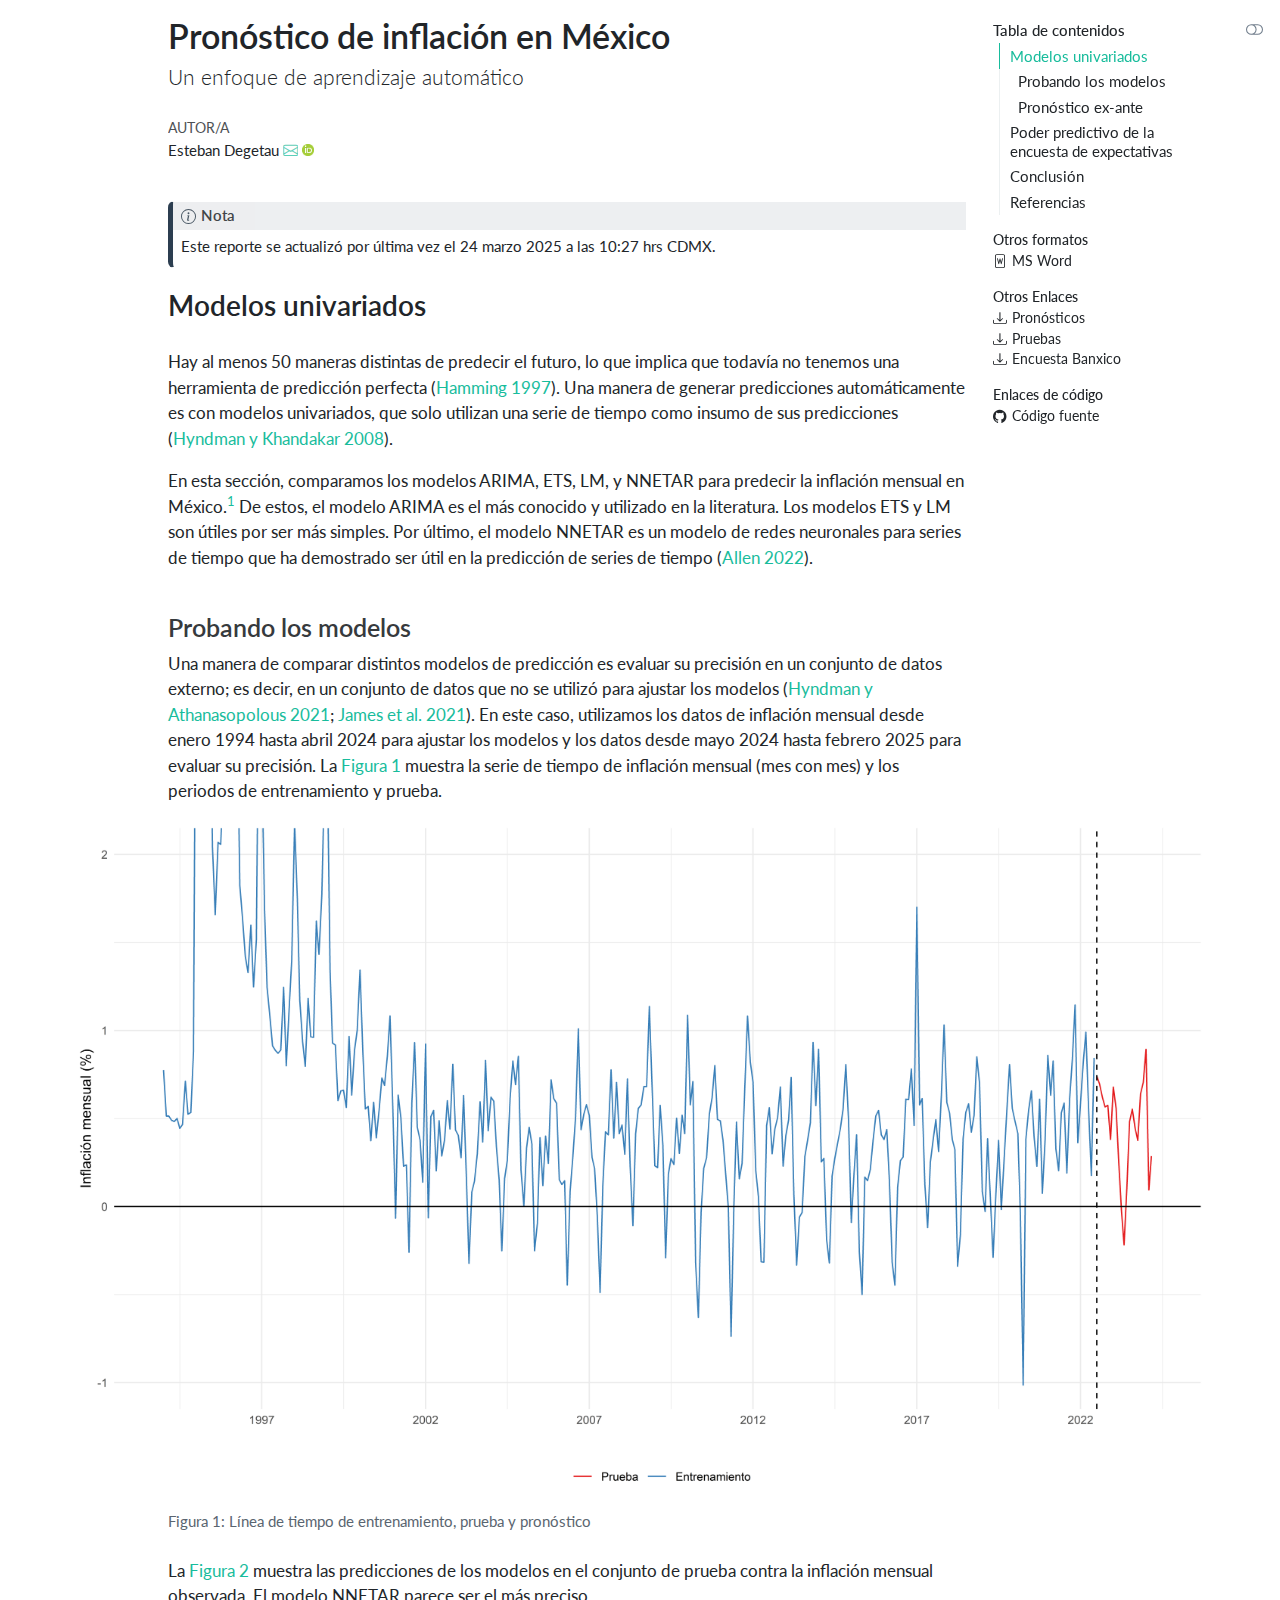
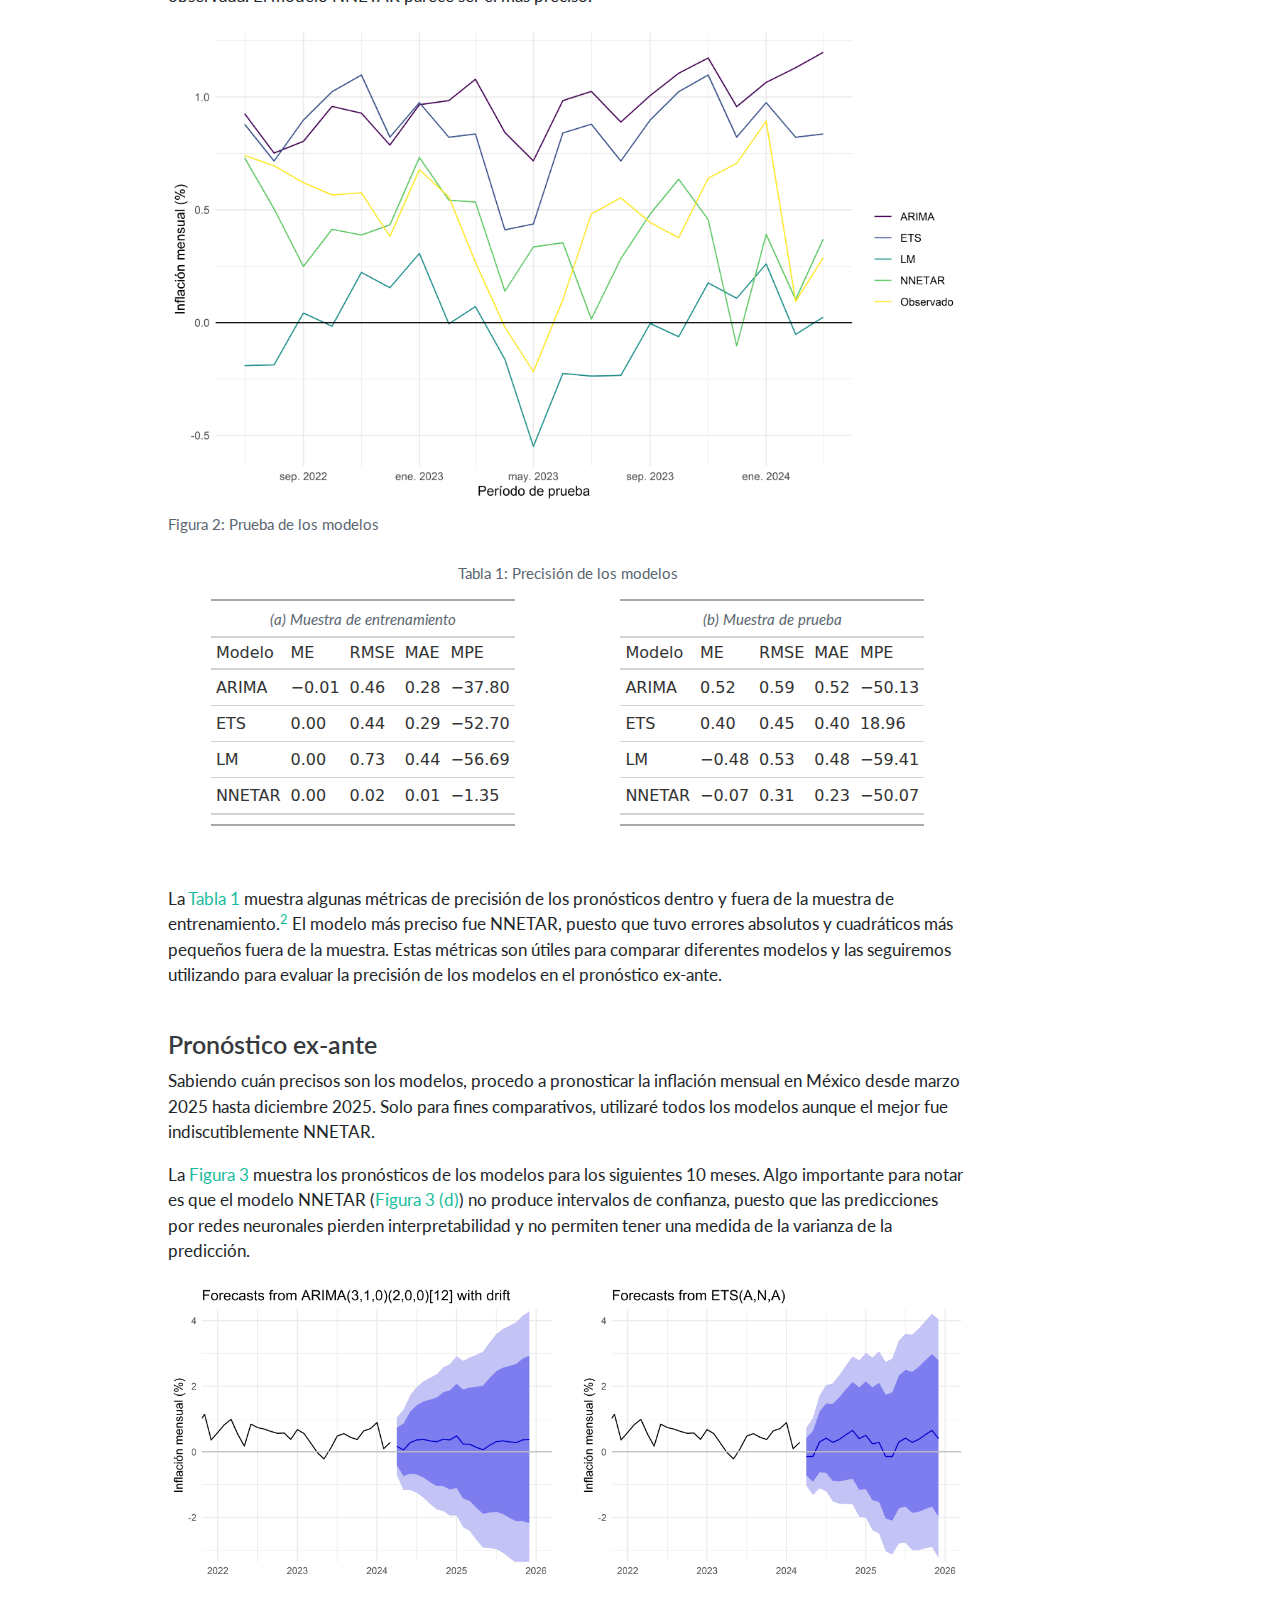
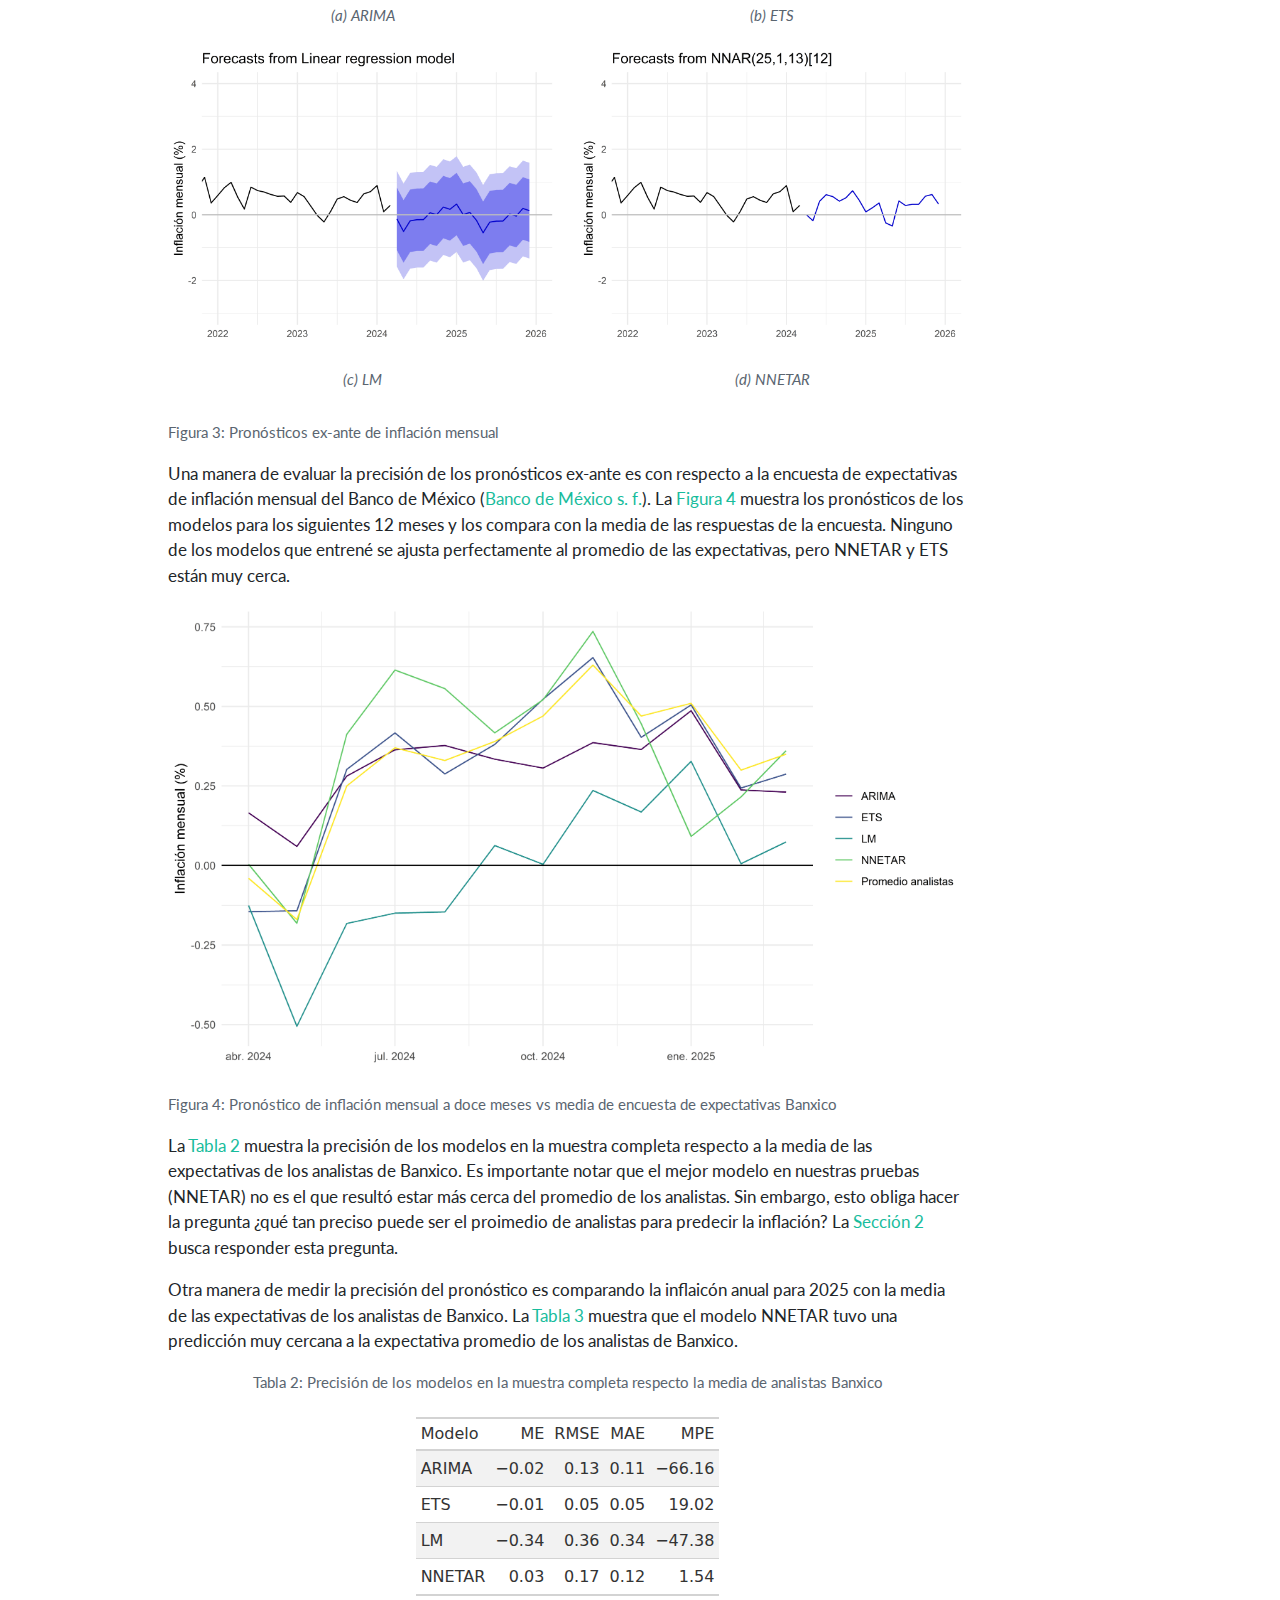
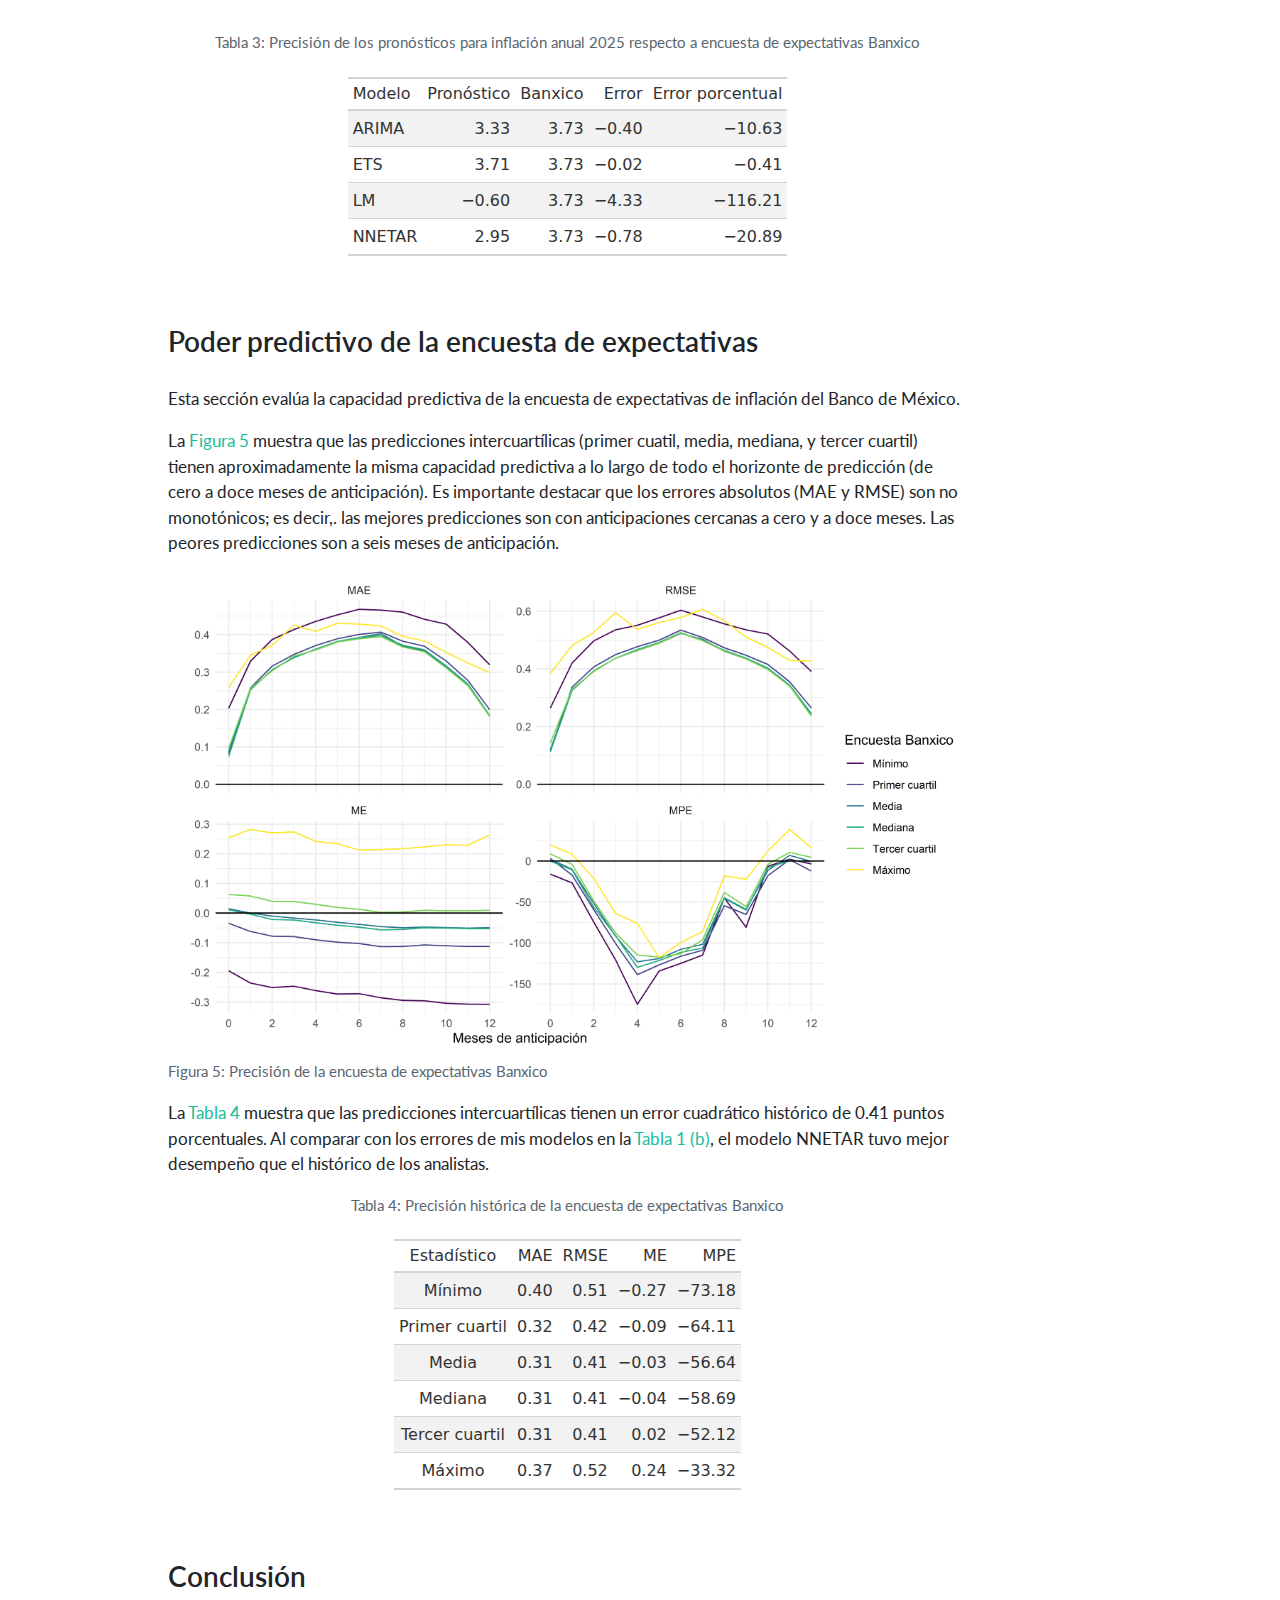
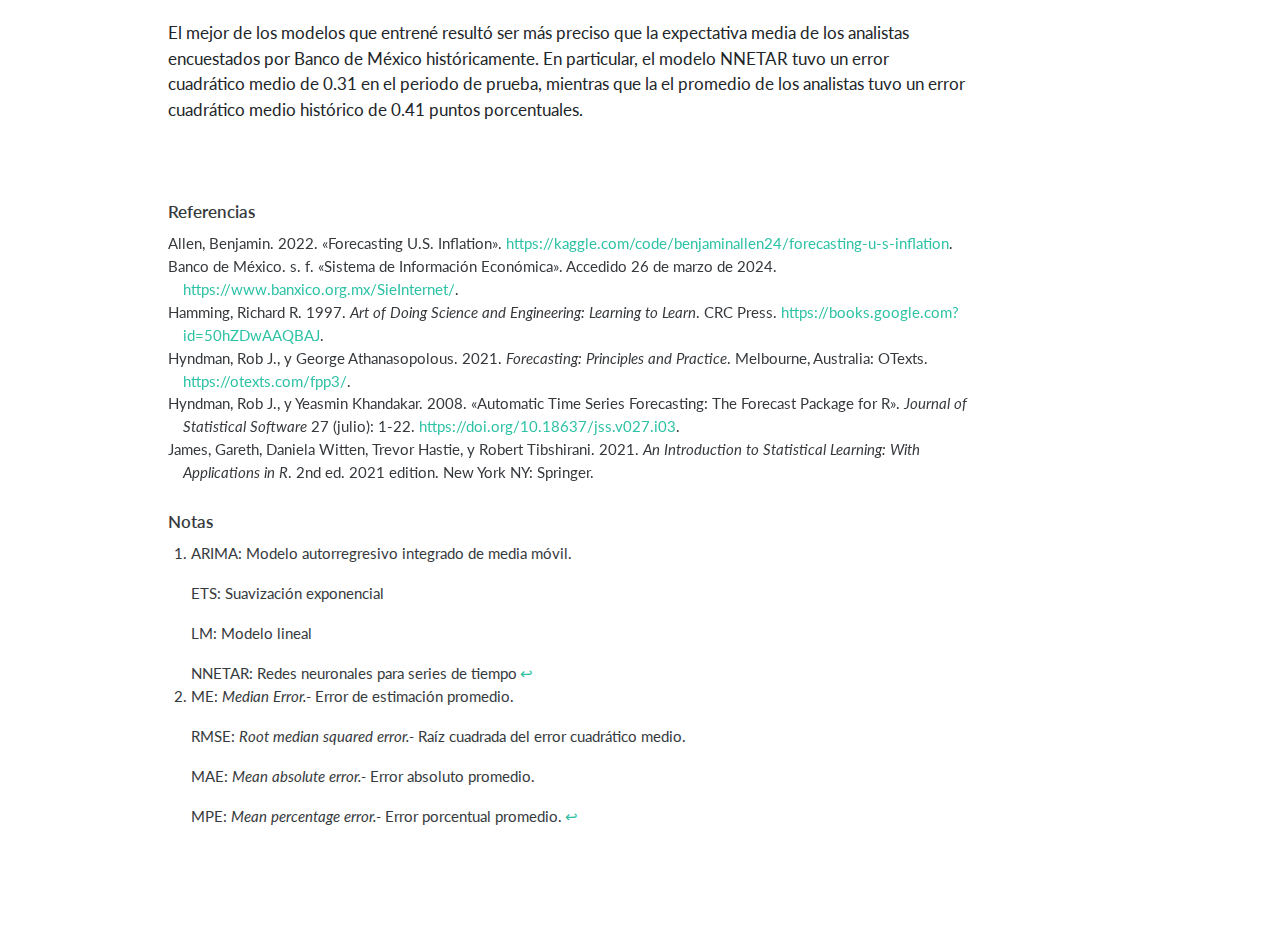
==== commit 507db7e6: "Built site for gh-pages" ====
--- a/monthly_forecast.html
+++ b/monthly_forecast.html
@@ -605,7 +605,7 @@
 }
 </style>
 
-<div id="tbl-comp-1" class="gt_table do-not-create-environment quarto-float quarto-figure quarto-figure-center anchored" data-quarto-postprocess="true" data-quarto-disable-processing="false" data-quarto-bootstrap="false">
+<div id="tbl-comp-1" class="gt_table do-not-create-environment quarto-float quarto-figure quarto-figure-center anchored" data-quarto-postprocess="true" data-quarto-bootstrap="false" data-quarto-disable-processing="false">
 <figure class="quarto-float quarto-subfloat-tbl figure">
 <figcaption class="quarto-float-caption-top quarto-subfloat-caption quarto-subfloat-tbl" id="tbl-comp-1-caption-0ceaefa1-69ba-4598-a22c-09a6ac19f8ca">
 (a) Muestra de entrenamiento
@@ -1100,7 +1100,7 @@
 }
 </style>
 
-<div id="tbl-comp-2" class="gt_table do-not-create-environment quarto-float quarto-figure quarto-figure-center anchored" data-quarto-postprocess="true" data-quarto-disable-processing="false" data-quarto-bootstrap="false">
+<div id="tbl-comp-2" class="gt_table do-not-create-environment quarto-float quarto-figure quarto-figure-center anchored" data-quarto-postprocess="true" data-quarto-bootstrap="false" data-quarto-disable-processing="false">
 <figure class="quarto-float quarto-subfloat-tbl figure">
 <figcaption class="quarto-float-caption-top quarto-subfloat-caption quarto-subfloat-tbl" id="tbl-comp-2-caption-0ceaefa1-69ba-4598-a22c-09a6ac19f8ca">
 (b) Muestra de prueba
--- a/monthly_forecast_files/libs/quarto-html/quarto-syntax-highlighting-29e2c20b02301cfff04dc8050bf30c7e.css
+++ b/monthly_forecast_files/libs/quarto-html/quarto-syntax-highlighting-29e2c20b02301cfff04dc8050bf30c7e.css
@@ -0,0 +1,205 @@
+/* quarto syntax highlight colors */
+:root {
+  --quarto-hl-ot-color: #003B4F;
+  --quarto-hl-at-color: #657422;
+  --quarto-hl-ss-color: #20794D;
+  --quarto-hl-an-color: #5E5E5E;
+  --quarto-hl-fu-color: #4758AB;
+  --quarto-hl-st-color: #20794D;
+  --quarto-hl-cf-color: #003B4F;
+  --quarto-hl-op-color: #5E5E5E;
+  --quarto-hl-er-color: #AD0000;
+  --quarto-hl-bn-color: #AD0000;
+  --quarto-hl-al-color: #AD0000;
+  --quarto-hl-va-color: #111111;
+  --quarto-hl-bu-color: inherit;
+  --quarto-hl-ex-color: inherit;
+  --quarto-hl-pp-color: #AD0000;
+  --quarto-hl-in-color: #5E5E5E;
+  --quarto-hl-vs-color: #20794D;
+  --quarto-hl-wa-color: #5E5E5E;
+  --quarto-hl-do-color: #5E5E5E;
+  --quarto-hl-im-color: #00769E;
+  --quarto-hl-ch-color: #20794D;
+  --quarto-hl-dt-color: #AD0000;
+  --quarto-hl-fl-color: #AD0000;
+  --quarto-hl-co-color: #5E5E5E;
+  --quarto-hl-cv-color: #5E5E5E;
+  --quarto-hl-cn-color: #8f5902;
+  --quarto-hl-sc-color: #5E5E5E;
+  --quarto-hl-dv-color: #AD0000;
+  --quarto-hl-kw-color: #003B4F;
+}
+
+/* other quarto variables */
+:root {
+  --quarto-font-monospace: SFMono-Regular, Menlo, Monaco, Consolas, "Liberation Mono", "Courier New", monospace;
+}
+
+pre > code.sourceCode > span {
+  color: #003B4F;
+}
+
+code span {
+  color: #003B4F;
+}
+
+code.sourceCode > span {
+  color: #003B4F;
+}
+
+div.sourceCode,
+div.sourceCode pre.sourceCode {
+  color: #003B4F;
+}
+
+code span.ot {
+  color: #003B4F;
+  font-style: inherit;
+}
+
+code span.at {
+  color: #657422;
+  font-style: inherit;
+}
+
+code span.ss {
+  color: #20794D;
+  font-style: inherit;
+}
+
+code span.an {
+  color: #5E5E5E;
+  font-style: inherit;
+}
+
+code span.fu {
+  color: #4758AB;
+  font-style: inherit;
+}
+
+code span.st {
+  color: #20794D;
+  font-style: inherit;
+}
+
+code span.cf {
+  color: #003B4F;
+  font-weight: bold;
+  font-style: inherit;
+}
+
+code span.op {
+  color: #5E5E5E;
+  font-style: inherit;
+}
+
+code span.er {
+  color: #AD0000;
+  font-style: inherit;
+}
+
+code span.bn {
+  color: #AD0000;
+  font-style: inherit;
+}
+
+code span.al {
+  color: #AD0000;
+  font-style: inherit;
+}
+
+code span.va {
+  color: #111111;
+  font-style: inherit;
+}
+
+code span.bu {
+  font-style: inherit;
+}
+
+code span.ex {
+  font-style: inherit;
+}
+
+code span.pp {
+  color: #AD0000;
+  font-style: inherit;
+}
+
+code span.in {
+  color: #5E5E5E;
+  font-style: inherit;
+}
+
+code span.vs {
+  color: #20794D;
+  font-style: inherit;
+}
+
+code span.wa {
+  color: #5E5E5E;
+  font-style: italic;
+}
+
+code span.do {
+  color: #5E5E5E;
+  font-style: italic;
+}
+
+code span.im {
+  color: #00769E;
+  font-style: inherit;
+}
+
+code span.ch {
+  color: #20794D;
+  font-style: inherit;
+}
+
+code span.dt {
+  color: #AD0000;
+  font-style: inherit;
+}
+
+code span.fl {
+  color: #AD0000;
+  font-style: inherit;
+}
+
+code span.co {
+  color: #5E5E5E;
+  font-style: inherit;
+}
+
+code span.cv {
+  color: #5E5E5E;
+  font-style: italic;
+}
+
+code span.cn {
+  color: #8f5902;
+  font-style: inherit;
+}
+
+code span.sc {
+  color: #5E5E5E;
+  font-style: inherit;
+}
+
+code span.dv {
+  color: #AD0000;
+  font-style: inherit;
+}
+
+code span.kw {
+  color: #003B4F;
+  font-weight: bold;
+  font-style: inherit;
+}
+
+.prevent-inlining {
+  content: "</";
+}
+
+/*# sourceMappingURL=5353fc8bf2a85bac2e7a98e8d13296a2.css.map */
--- a/monthly_forecast_files/libs/quarto-html/quarto-syntax-highlighting-dark-43df0d6f53b733b42d37fa7808e17715.css
+++ b/monthly_forecast_files/libs/quarto-html/quarto-syntax-highlighting-dark-43df0d6f53b733b42d37fa7808e17715.css
@@ -0,0 +1,189 @@
+/* quarto syntax highlight colors */
+:root {
+  --quarto-hl-al-color: #f07178;
+  --quarto-hl-an-color: #d4d0ab;
+  --quarto-hl-at-color: #00e0e0;
+  --quarto-hl-bn-color: #d4d0ab;
+  --quarto-hl-bu-color: #abe338;
+  --quarto-hl-ch-color: #abe338;
+  --quarto-hl-co-color: #f8f8f2;
+  --quarto-hl-cv-color: #ffd700;
+  --quarto-hl-cn-color: #ffd700;
+  --quarto-hl-cf-color: #ffa07a;
+  --quarto-hl-dt-color: #ffa07a;
+  --quarto-hl-dv-color: #d4d0ab;
+  --quarto-hl-do-color: #f8f8f2;
+  --quarto-hl-er-color: #f07178;
+  --quarto-hl-ex-color: #00e0e0;
+  --quarto-hl-fl-color: #d4d0ab;
+  --quarto-hl-fu-color: #ffa07a;
+  --quarto-hl-im-color: #abe338;
+  --quarto-hl-in-color: #d4d0ab;
+  --quarto-hl-kw-color: #ffa07a;
+  --quarto-hl-op-color: #ffa07a;
+  --quarto-hl-ot-color: #00e0e0;
+  --quarto-hl-pp-color: #dcc6e0;
+  --quarto-hl-re-color: #00e0e0;
+  --quarto-hl-sc-color: #abe338;
+  --quarto-hl-ss-color: #abe338;
+  --quarto-hl-st-color: #abe338;
+  --quarto-hl-va-color: #00e0e0;
+  --quarto-hl-vs-color: #abe338;
+  --quarto-hl-wa-color: #dcc6e0;
+}
+
+/* other quarto variables */
+:root {
+  --quarto-font-monospace: SFMono-Regular, Menlo, Monaco, Consolas, "Liberation Mono", "Courier New", monospace;
+}
+
+code span.al {
+  background-color: #2a0f15;
+  font-weight: bold;
+  color: #f07178;
+}
+
+code span.an {
+  color: #d4d0ab;
+}
+
+code span.at {
+  color: #00e0e0;
+}
+
+code span.bn {
+  color: #d4d0ab;
+}
+
+code span.bu {
+  color: #abe338;
+}
+
+code span.ch {
+  color: #abe338;
+}
+
+code span.co {
+  font-style: italic;
+  color: #f8f8f2;
+}
+
+code span.cv {
+  color: #ffd700;
+}
+
+code span.cn {
+  color: #ffd700;
+}
+
+code span.cf {
+  font-weight: bold;
+  color: #ffa07a;
+}
+
+code span.dt {
+  color: #ffa07a;
+}
+
+code span.dv {
+  color: #d4d0ab;
+}
+
+code span.do {
+  color: #f8f8f2;
+}
+
+code span.er {
+  color: #f07178;
+  text-decoration: underline;
+}
+
+code span.ex {
+  font-weight: bold;
+  color: #00e0e0;
+}
+
+code span.fl {
+  color: #d4d0ab;
+}
+
+code span.fu {
+  color: #ffa07a;
+}
+
+code span.im {
+  color: #abe338;
+}
+
+code span.in {
+  color: #d4d0ab;
+}
+
+code span.kw {
+  font-weight: bold;
+  color: #ffa07a;
+}
+
+pre > code.sourceCode > span {
+  color: #f8f8f2;
+}
+
+code span {
+  color: #f8f8f2;
+}
+
+code.sourceCode > span {
+  color: #f8f8f2;
+}
+
+div.sourceCode,
+div.sourceCode pre.sourceCode {
+  color: #f8f8f2;
+}
+
+code span.op {
+  color: #ffa07a;
+}
+
+code span.ot {
+  color: #00e0e0;
+}
+
+code span.pp {
+  color: #dcc6e0;
+}
+
+code span.re {
+  background-color: #f8f8f2;
+  color: #00e0e0;
+}
+
+code span.sc {
+  color: #abe338;
+}
+
+code span.ss {
+  color: #abe338;
+}
+
+code span.st {
+  color: #abe338;
+}
+
+code span.va {
+  color: #00e0e0;
+}
+
+code span.vs {
+  color: #abe338;
+}
+
+code span.wa {
+  color: #dcc6e0;
+}
+
+.prevent-inlining {
+  content: "</";
+}
+
+/*# sourceMappingURL=a4d389c687367109191cbf5ad3d8bc31.css.map */
